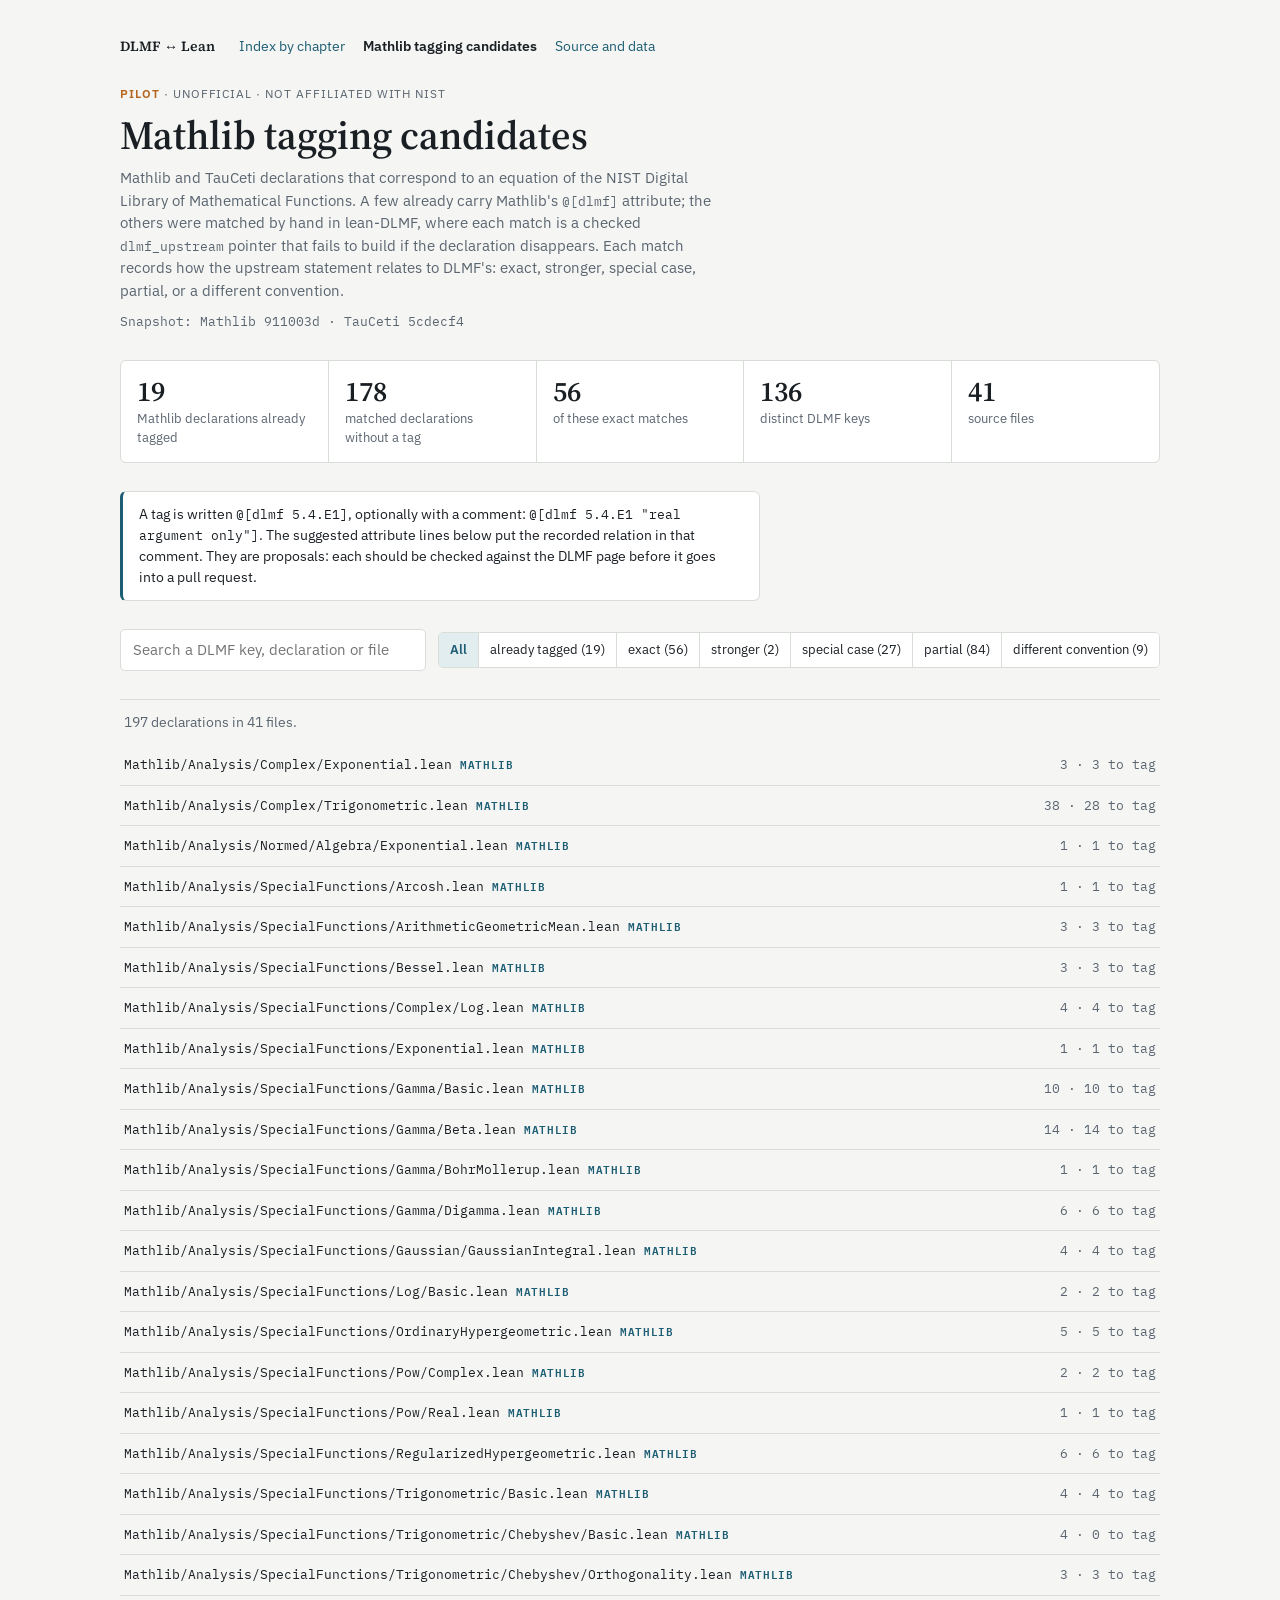
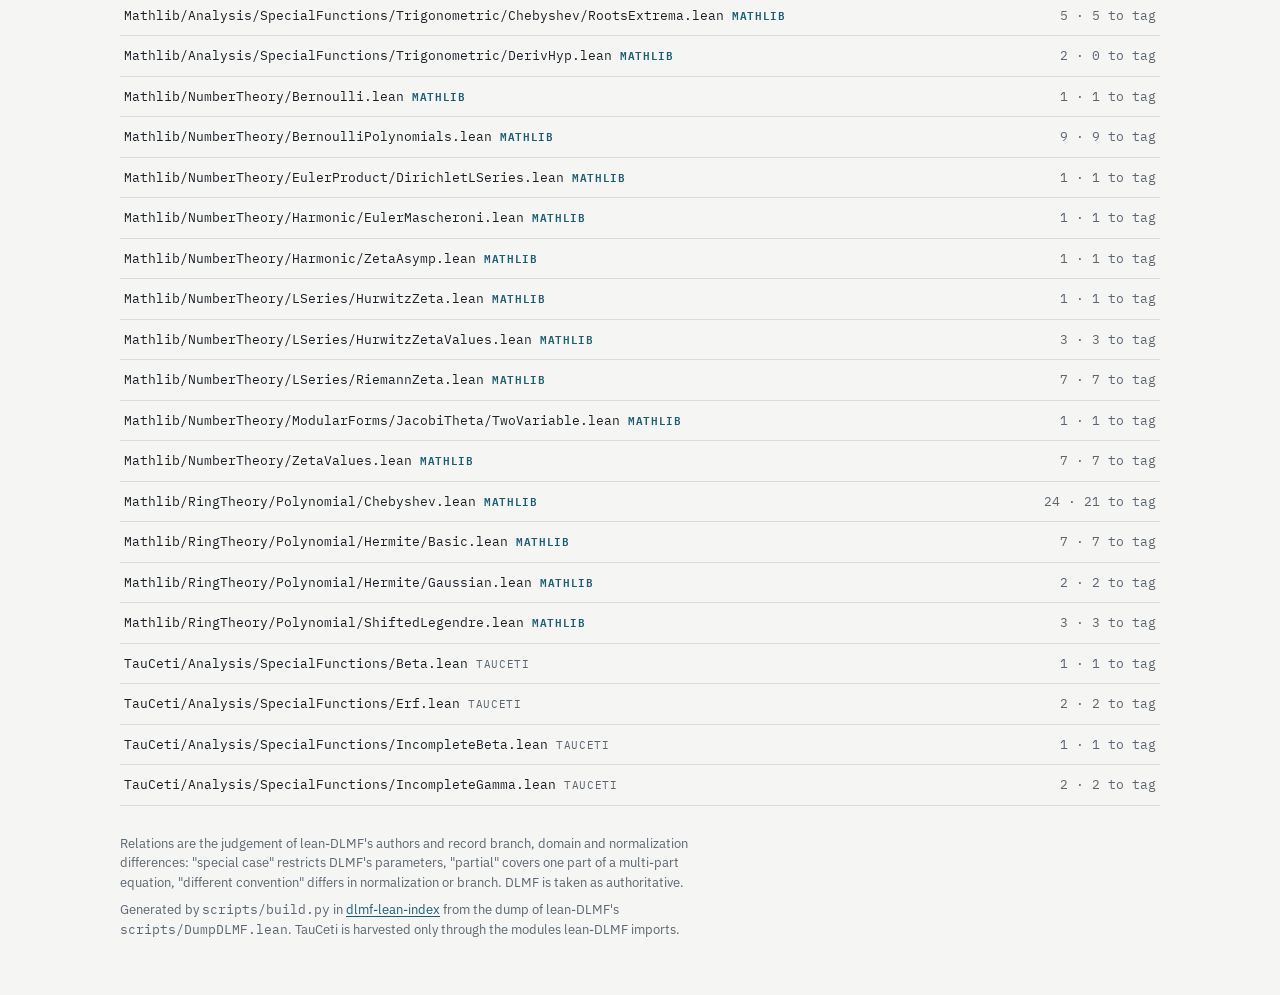
==== docs/mathlib.html @ 2c460aba "Initial commit of dlmf-lean-index" ====
<!doctype html>
<html lang="en">
<head>
<meta charset="utf-8">
<meta name="viewport" content="width=device-width, initial-scale=1">
<title>Mathlib Tagging Candidates</title>
<meta name="description" content="Mathlib and TauCeti declarations matched to DLMF equations, with the relation between the statements, as candidates for the @[dlmf] attribute.">
<link rel="preconnect" href="https://fonts.googleapis.com">
<link rel="preconnect" href="https://fonts.gstatic.com" crossorigin>
<link rel="stylesheet" href="https://fonts.googleapis.com/css2?family=IBM+Plex+Mono:wght@400;500&family=IBM+Plex+Sans:wght@400;500;600&family=Source+Serif+4:opsz,wght@8..60,500;8..60,600&display=swap">
<link rel="stylesheet" href="assets/site.css">
<style>
.file { border-bottom: 1px solid var(--rule); }
.file > summary { list-style: none; cursor: pointer; display: grid;
  grid-template-columns: minmax(0, 1fr) auto; gap: 12px; padding: 10px 4px; align-items: baseline; }
.file > summary::-webkit-details-marker { display: none; }
.fpath { font-family: var(--font-mono); font-size: 13px; overflow-wrap: anywhere; }
.fcount { font-family: var(--font-mono); font-size: 12.5px; color: var(--muted); white-space: nowrap; }
.rows { display: flex; flex-direction: column; padding: 0 0 12px 0; }
.row { display: grid; grid-template-columns: 7.5em minmax(0, 1fr); gap: 4px 12px; padding: 7px 4px;
  border-top: 1px dashed var(--rule); font-size: 13.5px; }
.row .what { display: flex; flex-direction: column; gap: 3px; min-width: 0; }
.row .line1 { display: flex; flex-wrap: wrap; gap: 4px 10px; align-items: baseline; }
.dname { font-family: var(--font-mono); font-size: 12.5px; overflow-wrap: anywhere; }
.rel { font-size: 11px; letter-spacing: .04em; text-transform: uppercase; border-radius: 3px;
  padding: 0 5px; border: 1px solid var(--rule); color: var(--muted); white-space: nowrap; }
.rel.tagged { color: var(--proved); border-color: var(--proved); }
.rel.exact { color: var(--accent); border-color: var(--accent); }
.attr { font-family: var(--font-mono); font-size: 12px; color: var(--muted); overflow-wrap: anywhere; }
.lnk { font-size: 12px; }
@media (max-width: 640px) { .row { grid-template-columns: 1fr; } }
</style>
</head>
<body>
<div class="wrap">
  <nav class="top" aria-label="Site">
    <span class="brand">DLMF ↔ Lean</span>
    <a href="index.html">Index by chapter</a>
    <a href="mathlib.html" aria-current="page">Mathlib tagging candidates</a>
    <a href="https://github.com/bjbraams/dlmf-lean-index">Source and data</a>
  </nav>
  <header>
    <div class="eyebrow"><b>Pilot</b> · unofficial · not affiliated with NIST</div>
    <h1>Mathlib tagging candidates</h1>
    <p class="lede">Mathlib and TauCeti declarations that correspond to an equation of the NIST
      Digital Library of Mathematical Functions. A few already carry Mathlib's
      <code>@[dlmf]</code> attribute; the others were matched by hand in lean-DLMF, where each match
      is a checked <code>dlmf_upstream</code> pointer that fails to build if the declaration
      disappears. Each match records how the upstream statement relates to DLMF's: exact,
      stronger, special case, partial, or a different convention.</p>
    <div class="snap" id="snap"></div>
  </header>

  <section class="stats" id="stats" aria-label="Summary"></section>

  <div class="callout"><p>A tag is written <code>@[dlmf 5.4.E1]</code>, optionally with a comment:
    <code>@[dlmf 5.4.E1 "real argument only"]</code>. The suggested attribute lines below put the
    recorded relation in that comment. They are proposals: each should be checked against the DLMF
    page before it goes into a pull request.</p></div>

  <div class="controls">
    <label class="search" for="q"><input id="q" type="search" placeholder="Search a DLMF key, declaration or file" autocomplete="off" aria-label="Search"></label>
    <div class="seg" role="group" aria-label="Relation filter" id="frel"></div>
  </div>

  <main id="list" aria-live="polite"></main>

  <footer>
    <p>Relations are the judgement of lean-DLMF's authors and record branch, domain and
      normalization differences: "special case" restricts DLMF's parameters, "partial" covers one
      part of a multi-part equation, "different convention" differs in normalization or branch.
      DLMF is taken as authoritative.</p>
    <p>Generated by <code>scripts/build.py</code> in
      <a href="https://github.com/bjbraams/dlmf-lean-index">dlmf-lean-index</a> from the dump of
      lean-DLMF's <code>scripts/DumpDLMF.lean</code>. TauCeti is harvested only through the
      modules lean-DLMF imports.</p>
  </footer>
</div>

<script>
const D = {"meta":{"repos":{"Mathlib":{"url":"https://github.com/leanprover-community/mathlib4","rev":"911003dd6dea5df215dff57f2717be762e11a6ca","dirty":false},"TauCeti":{"url":"https://github.com/TauCetiProject/TauCeti","rev":"5cdecf40e99d5a5ad0833afff31f5b007d68a149","dirty":false},"lean-DLMF":{"url":"https://github.com/bjbraams/lean-DLMF","rev":"8e628c047ef5c45b396df2d4b3d504790ba2f7df","dirty":true}},"relations":{"exact":56,"tagged":19,"partial":84,"special case":27,"different convention":9,"stronger":2},"keys":136},"relations":["tagged","exact","stronger","special case","partial","different convention"],"files":[{"project":"Mathlib","path":"Mathlib/Analysis/Complex/Exponential.lean","rows":[{"key":"4.8.E16","decl":"Complex.exp_add","kind":"theorem","line":112,"rel":"exact","note":"","doc":"https://leanprover-community.github.io/mathlib4_docs/Mathlib/Analysis/Complex/Exponential.html#Complex.exp_add","module":"Mathlib.Analysis.Complex.Exponential"},{"key":"4.2.E21","decl":"Complex.exp_neg","kind":"theorem","line":166,"rel":"exact","note":"","doc":"https://leanprover-community.github.io/mathlib4_docs/Mathlib/Analysis/Complex/Exponential.html#Complex.exp_neg","module":"Mathlib.Analysis.Complex.Exponential"},{"key":"4.5.E8","decl":"Real.add_one_lt_exp","kind":"theorem","line":624,"rel":"exact","note":"x ≠ 0 (equality at x = 0)","doc":"https://leanprover-community.github.io/mathlib4_docs/Mathlib/Analysis/Complex/Exponential.html#Real.add_one_lt_exp","module":"Mathlib.Analysis.Complex.Exponential"}]},{"project":"Mathlib","path":"Mathlib/Analysis/Complex/Trigonometric.lean","rows":[{"key":"4.14.E1","decl":"Complex.sin","kind":"def","line":27,"rel":"tagged","note":"","doc":"https://leanprover-community.github.io/mathlib4_docs/Mathlib/Analysis/Complex/Trigonometric.html#Complex.sin","module":"Mathlib.Analysis.Complex.Trigonometric"},{"key":"4.14.E2","decl":"Complex.cos","kind":"def","line":32,"rel":"tagged","note":"","doc":"https://leanprover-community.github.io/mathlib4_docs/Mathlib/Analysis/Complex/Trigonometric.html#Complex.cos","module":"Mathlib.Analysis.Complex.Trigonometric"},{"key":"4.14.E4","decl":"Complex.tan","kind":"def","line":37,"rel":"tagged","note":"","doc":"https://leanprover-community.github.io/mathlib4_docs/Mathlib/Analysis/Complex/Trigonometric.html#Complex.tan","module":"Mathlib.Analysis.Complex.Trigonometric"},{"key":"4.14.E7","decl":"Complex.cot","kind":"def","line":42,"rel":"tagged","note":"","doc":"https://leanprover-community.github.io/mathlib4_docs/Mathlib/Analysis/Complex/Trigonometric.html#Complex.cot","module":"Mathlib.Analysis.Complex.Trigonometric"},{"key":"4.28.E1","decl":"Complex.sinh","kind":"def","line":47,"rel":"tagged","note":"","doc":"https://leanprover-community.github.io/mathlib4_docs/Mathlib/Analysis/Complex/Trigonometric.html#Complex.sinh","module":"Mathlib.Analysis.Complex.Trigonometric"},{"key":"4.28.E2","decl":"Complex.cosh","kind":"def","line":52,"rel":"tagged","note":"","doc":"https://leanprover-community.github.io/mathlib4_docs/Mathlib/Analysis/Complex/Trigonometric.html#Complex.cosh","module":"Mathlib.Analysis.Complex.Trigonometric"},{"key":"4.28.E4","decl":"Complex.tanh","kind":"def","line":57,"rel":"tagged","note":"","doc":"https://leanprover-community.github.io/mathlib4_docs/Mathlib/Analysis/Complex/Trigonometric.html#Complex.tanh","module":"Mathlib.Analysis.Complex.Trigonometric"},{"key":"4.35.E23","decl":"Complex.sinh_neg","kind":"theorem","line":126,"rel":"exact","note":"","doc":"https://leanprover-community.github.io/mathlib4_docs/Mathlib/Analysis/Complex/Trigonometric.html#Complex.sinh_neg","module":"Mathlib.Analysis.Complex.Trigonometric"},{"key":"4.35.E1","decl":"Complex.sinh_add","kind":"theorem","line":132,"rel":"partial","note":"upper sign","doc":"https://leanprover-community.github.io/mathlib4_docs/Mathlib/Analysis/Complex/Trigonometric.html#Complex.sinh_add","module":"Mathlib.Analysis.Complex.Trigonometric"},{"key":"4.35.E24","decl":"Complex.cosh_neg","kind":"theorem","line":141,"rel":"exact","note":"","doc":"https://leanprover-community.github.io/mathlib4_docs/Mathlib/Analysis/Complex/Trigonometric.html#Complex.cosh_neg","module":"Mathlib.Analysis.Complex.Trigonometric"},{"key":"4.35.E2","decl":"Complex.cosh_add","kind":"theorem","line":147,"rel":"partial","note":"upper sign","doc":"https://leanprover-community.github.io/mathlib4_docs/Mathlib/Analysis/Complex/Trigonometric.html#Complex.cosh_add","module":"Mathlib.Analysis.Complex.Trigonometric"},{"key":"4.35.E1","decl":"Complex.sinh_sub","kind":"theorem","line":153,"rel":"partial","note":"lower sign","doc":"https://leanprover-community.github.io/mathlib4_docs/Mathlib/Analysis/Complex/Trigonometric.html#Complex.sinh_sub","module":"Mathlib.Analysis.Complex.Trigonometric"},{"key":"4.35.E2","decl":"Complex.cosh_sub","kind":"theorem","line":156,"rel":"partial","note":"lower sign","doc":"https://leanprover-community.github.io/mathlib4_docs/Mathlib/Analysis/Complex/Trigonometric.html#Complex.cosh_sub","module":"Mathlib.Analysis.Complex.Trigonometric"},{"key":"4.35.E25","decl":"Complex.tanh_neg","kind":"theorem","line":199,"rel":"exact","note":"","doc":"https://leanprover-community.github.io/mathlib4_docs/Mathlib/Analysis/Complex/Trigonometric.html#Complex.tanh_neg","module":"Mathlib.Analysis.Complex.Trigonometric"},{"key":"4.35.E11","decl":"Complex.cosh_sq_sub_sinh_sq","kind":"theorem","line":241,"rel":"tagged","note":"","doc":"https://leanprover-community.github.io/mathlib4_docs/Mathlib/Analysis/Complex/Trigonometric.html#Complex.cosh_sq_sub_sinh_sq","module":"Mathlib.Analysis.Complex.Trigonometric"},{"key":"4.35.E27","decl":"Complex.cosh_two_mul","kind":"theorem","line":253,"rel":"tagged","note":"","doc":"https://leanprover-community.github.io/mathlib4_docs/Mathlib/Analysis/Complex/Trigonometric.html#Complex.cosh_two_mul","module":"Mathlib.Analysis.Complex.Trigonometric"},{"key":"4.35.E26","decl":"Complex.sinh_two_mul","kind":"theorem","line":256,"rel":"tagged","note":"","doc":"https://leanprover-community.github.io/mathlib4_docs/Mathlib/Analysis/Complex/Trigonometric.html#Complex.sinh_two_mul","module":"Mathlib.Analysis.Complex.Trigonometric"},{"key":"4.35.E30","decl":"Complex.cosh_three_mul","kind":"theorem","line":261,"rel":"exact","note":"","doc":"https://leanprover-community.github.io/mathlib4_docs/Mathlib/Analysis/Complex/Trigonometric.html#Complex.cosh_three_mul","module":"Mathlib.Analysis.Complex.Trigonometric"},{"key":"4.35.E29","decl":"Complex.sinh_three_mul","kind":"theorem","line":269,"rel":"exact","note":"","doc":"https://leanprover-community.github.io/mathlib4_docs/Mathlib/Analysis/Complex/Trigonometric.html#Complex.sinh_three_mul","module":"Mathlib.Analysis.Complex.Trigonometric"},{"key":"4.21.E24","decl":"Complex.sin_neg","kind":"theorem","line":280,"rel":"exact","note":"","doc":"https://leanprover-community.github.io/mathlib4_docs/Mathlib/Analysis/Complex/Trigonometric.html#Complex.sin_neg","module":"Mathlib.Analysis.Complex.Trigonometric"},{"key":"4.21.E2","decl":"Complex.sin_add","kind":"theorem","line":313,"rel":"partial","note":"upper sign","doc":"https://leanprover-community.github.io/mathlib4_docs/Mathlib/Analysis/Complex/Trigonometric.html#Complex.sin_add","module":"Mathlib.Analysis.Complex.Trigonometric"},{"key":"4.21.E25","decl":"Complex.cos_neg","kind":"theorem","line":320,"rel":"exact","note":"","doc":"https://leanprover-community.github.io/mathlib4_docs/Mathlib/Analysis/Complex/Trigonometric.html#Complex.cos_neg","module":"Mathlib.Analysis.Complex.Trigonometric"},{"key":"4.21.E3","decl":"Complex.cos_add","kind":"theorem","line":323,"rel":"partial","note":"upper sign","doc":"https://leanprover-community.github.io/mathlib4_docs/Mathlib/Analysis/Complex/Trigonometric.html#Complex.cos_add","module":"Mathlib.Analysis.Complex.Trigonometric"},{"key":"4.21.E2","decl":"Complex.sin_sub","kind":"theorem","line":327,"rel":"partial","note":"lower sign","doc":"https://leanprover-community.github.io/mathlib4_docs/Mathlib/Analysis/Complex/Trigonometric.html#Complex.sin_sub","module":"Mathlib.Analysis.Complex.Trigonometric"},{"key":"4.21.E3","decl":"Complex.cos_sub","kind":"theorem","line":330,"rel":"partial","note":"lower sign","doc":"https://leanprover-community.github.io/mathlib4_docs/Mathlib/Analysis/Complex/Trigonometric.html#Complex.cos_sub","module":"Mathlib.Analysis.Complex.Trigonometric"},{"key":"4.21.E37","decl":"Complex.sin_eq","kind":"theorem","line":336,"rel":"exact","note":"x = Re z, y = Im z","doc":"https://leanprover-community.github.io/mathlib4_docs/Mathlib/Analysis/Complex/Trigonometric.html#Complex.sin_eq","module":"Mathlib.Analysis.Complex.Trigonometric"},{"key":"4.21.E38","decl":"Complex.cos_eq","kind":"theorem","line":342,"rel":"exact","note":"x = Re z, y = Im z","doc":"https://leanprover-community.github.io/mathlib4_docs/Mathlib/Analysis/Complex/Trigonometric.html#Complex.cos_eq","module":"Mathlib.Analysis.Complex.Trigonometric"},{"key":"4.21.E26","decl":"Complex.tan_neg","kind":"theorem","line":431,"rel":"exact","note":"","doc":"https://leanprover-community.github.io/mathlib4_docs/Mathlib/Analysis/Complex/Trigonometric.html#Complex.tan_neg","module":"Mathlib.Analysis.Complex.Trigonometric"},{"key":"4.21.E12","decl":"Complex.sin_sq_add_cos_sq","kind":"theorem","line":466,"rel":"exact","note":"","doc":"https://leanprover-community.github.io/mathlib4_docs/Mathlib/Analysis/Complex/Trigonometric.html#Complex.sin_sq_add_cos_sq","module":"Mathlib.Analysis.Complex.Trigonometric"},{"key":"4.21.E28","decl":"Complex.cos_two_mul'","kind":"theorem","line":474,"rel":"partial","note":"third equality cos 2z = cos²z - sin²z","doc":"https://leanprover-community.github.io/mathlib4_docs/Mathlib/Analysis/Complex/Trigonometric.html#Complex.cos_two_mul'","module":"Mathlib.Analysis.Complex.Trigonometric"},{"key":"4.21.E28","decl":"Complex.cos_two_mul","kind":"theorem","line":476,"rel":"partial","note":"first equality cos 2z = 2cos²z - 1","doc":"https://leanprover-community.github.io/mathlib4_docs/Mathlib/Analysis/Complex/Trigonometric.html#Complex.cos_two_mul","module":"Mathlib.Analysis.Complex.Trigonometric"},{"key":"4.21.E27","decl":"Complex.sin_two_mul","kind":"theorem","line":483,"rel":"partial","note":"first equality sin 2z = 2 sin z cos z","doc":"https://leanprover-community.github.io/mathlib4_docs/Mathlib/Analysis/Complex/Trigonometric.html#Complex.sin_two_mul","module":"Mathlib.Analysis.Complex.Trigonometric"},{"key":"4.21.E31","decl":"Complex.cos_three_mul","kind":"theorem","line":506,"rel":"exact","note":"","doc":"https://leanprover-community.github.io/mathlib4_docs/Mathlib/Analysis/Complex/Trigonometric.html#Complex.cos_three_mul","module":"Mathlib.Analysis.Complex.Trigonometric"},{"key":"4.21.E30","decl":"Complex.sin_three_mul","kind":"theorem","line":509,"rel":"exact","note":"","doc":"https://leanprover-community.github.io/mathlib4_docs/Mathlib/Analysis/Complex/Trigonometric.html#Complex.sin_three_mul","module":"Mathlib.Analysis.Complex.Trigonometric"},{"key":"4.14.E3","decl":"Complex.exp_mul_I","kind":"theorem","line":514,"rel":"partial","note":"upper sign, cos z + i sin z = e^{iz}","doc":"https://leanprover-community.github.io/mathlib4_docs/Mathlib/Analysis/Complex/Trigonometric.html#Complex.exp_mul_I","module":"Mathlib.Analysis.Complex.Trigonometric"},{"key":"4.2.E24","decl":"Complex.exp_eq_exp_re_mul_sin_add_cos","kind":"theorem","line":519,"rel":"exact","note":"x = Re z, y = Im z","doc":"https://leanprover-community.github.io/mathlib4_docs/Mathlib/Analysis/Complex/Trigonometric.html#Complex.exp_eq_exp_re_mul_sin_add_cos","module":"Mathlib.Analysis.Complex.Trigonometric"},{"key":"4.21.E34","decl":"Complex.cos_add_sin_mul_I_pow","kind":"theorem","line":541,"rel":"special case","note":"n ∈ ℕ (DLMF: n ∈ ℤ)","doc":"https://leanprover-community.github.io/mathlib4_docs/Mathlib/Analysis/Complex/Trigonometric.html#Complex.cos_add_sin_mul_I_pow","module":"Mathlib.Analysis.Complex.Trigonometric"},{"key":"4.2.E22","decl":"Complex.norm_exp","kind":"theorem","line":985,"rel":"exact","note":"","doc":"https://leanprover-community.github.io/mathlib4_docs/Mathlib/Analysis/Complex/Trigonometric.html#Complex.norm_exp","module":"Mathlib.Analysis.Complex.Trigonometric"}]},{"project":"Mathlib","path":"Mathlib/Analysis/Normed/Algebra/Exponential.lean","rows":[{"key":"4.2.E19","decl":"NormedSpace.expSeries_div_hasSum_exp","kind":"theorem","line":640,"rel":"partial","note":"Σ zⁿ/n! sums to NormedSpace.exp z, which is Complex.exp by Complex.exp_eq_exp_ℂ","doc":"https://leanprover-community.github.io/mathlib4_docs/Mathlib/Analysis/Normed/Algebra/Exponential.html#NormedSpace.expSeries_div_hasSum_exp","module":"Mathlib.Analysis.Normed.Algebra.Exponential"}]},{"project":"Mathlib","path":"Mathlib/Analysis/SpecialFunctions/Arcosh.lean","rows":[{"key":"15.12.E6","decl":"Real.arcosh","kind":"def","line":59,"rel":"special case","note":"real z ≥ 1, where Real.arcosh z = log(z + √(z²-1)) is the principal arccosh","doc":"https://leanprover-community.github.io/mathlib4_docs/Mathlib/Analysis/SpecialFunctions/Arcosh.html#Real.arcosh","module":"Mathlib.Analysis.SpecialFunctions.Arcosh"}]},{"project":"Mathlib","path":"Mathlib/Analysis/SpecialFunctions/ArithmeticGeometricMean.lean","rows":[{"key":"19.8.E1","decl":"NNReal.agmSequences","kind":"def","line":54,"rel":"different convention","note":"agmSequences x y n = (g_{n+1}, a_{n+1}) for a_0, g_0 = y, x ≥ 0 (symmetric in x, y)","doc":"https://leanprover-community.github.io/mathlib4_docs/Mathlib/Analysis/SpecialFunctions/ArithmeticGeometricMean.html#NNReal.agmSequences","module":"Mathlib.Analysis.SpecialFunctions.ArithmeticGeometricMean"},{"key":"19.8.i","decl":"NNReal.tendsto_agmSequences_snd_agm","kind":"theorem","line":176,"rel":"special case","note":"nonnegative real a_0, g_0; a_n → M(a_0, g_0) = NNReal.agm","doc":"https://leanprover-community.github.io/mathlib4_docs/Mathlib/Analysis/SpecialFunctions/ArithmeticGeometricMean.html#NNReal.tendsto_agmSequences_snd_agm","module":"Mathlib.Analysis.SpecialFunctions.ArithmeticGeometricMean"},{"key":"19.8.i","decl":"NNReal.tendsto_agmSequences_fst_agm","kind":"theorem","line":204,"rel":"special case","note":"nonnegative real a_0, g_0; g_n → M(a_0, g_0) = NNReal.agm","doc":"https://leanprover-community.github.io/mathlib4_docs/Mathlib/Analysis/SpecialFunctions/ArithmeticGeometricMean.html#NNReal.tendsto_agmSequences_fst_agm","module":"Mathlib.Analysis.SpecialFunctions.ArithmeticGeometricMean"}]},{"project":"Mathlib","path":"Mathlib/Analysis/SpecialFunctions/Bessel.lean","rows":[{"key":"10.2.E2","decl":"Complex.besselJ","kind":"def","line":53,"rel":"exact","note":"(z/2)^ν (principal power) times the regularized ₀F₁(;ν+1;-z²/4), for all ν; at z = 0 Mathlib's value uses the totalized 0^ν","doc":"https://leanprover-community.github.io/mathlib4_docs/Mathlib/Analysis/SpecialFunctions/Bessel.html#Complex.besselJ","module":"Mathlib.Analysis.SpecialFunctions.Bessel"},{"key":"10.11.E1","decl":"Complex.besselJ_int_neg","kind":"theorem","line":61,"rel":"special case","note":"integer order ν = n and m = ±1, i.e. J_n(-z) = (-1)^n J_n(z)","doc":"https://leanprover-community.github.io/mathlib4_docs/Mathlib/Analysis/SpecialFunctions/Bessel.html#Complex.besselJ_int_neg","module":"Mathlib.Analysis.SpecialFunctions.Bessel"},{"key":"10.4.E1","decl":"Complex.besselJ_neg_int","kind":"theorem","line":82,"rel":"partial","note":"J_{-n}(z) = (-1)^n J_n(z), n ∈ ℤ; Mathlib has no Y_ν","doc":"https://leanprover-community.github.io/mathlib4_docs/Mathlib/Analysis/SpecialFunctions/Bessel.html#Complex.besselJ_neg_int","module":"Mathlib.Analysis.SpecialFunctions.Bessel"}]},{"project":"Mathlib","path":"Mathlib/Analysis/SpecialFunctions/Complex/Log.lean","rows":[{"key":"4.2.E5","decl":"Complex.log","kind":"def","line":27,"rel":"exact","note":"ln z = ln|z| + i ph z with -π < ph z ≤ π, z ≠ 0; Mathlib's log 0 = 0 is totalized","doc":"https://leanprover-community.github.io/mathlib4_docs/Mathlib/Analysis/SpecialFunctions/Complex/Log.html#Complex.log","module":"Mathlib.Analysis.SpecialFunctions.Complex.Log"},{"key":"4.8.E10","decl":"Complex.exp_log","kind":"theorem","line":41,"rel":"partial","note":"exp(ln z) = z for z ≠ 0","doc":"https://leanprover-community.github.io/mathlib4_docs/Mathlib/Analysis/SpecialFunctions/Complex/Log.html#Complex.exp_log","module":"Mathlib.Analysis.SpecialFunctions.Complex.Log"},{"key":"4.8.E9","decl":"Complex.log_exp","kind":"theorem","line":54,"rel":"special case","note":"-π < Im z ≤ π; the printed bound Im z = -π fails for the principal branch","doc":"https://leanprover-community.github.io/mathlib4_docs/Mathlib/Analysis/SpecialFunctions/Complex/Log.html#Complex.log_exp","module":"Mathlib.Analysis.SpecialFunctions.Complex.Log"},{"key":"4.8.E2","decl":"Complex.log_mul","kind":"theorem","line":100,"rel":"special case","note":"z₁, z₂ ≠ 0 and -π < ph z₁ + ph z₂ ≤ π; the printed bound -π fails for the principal branch (Complex.log_mul_eq_add_log_iff is the iff)","doc":"https://leanprover-community.github.io/mathlib4_docs/Mathlib/Analysis/SpecialFunctions/Complex/Log.html#Complex.log_mul","module":"Mathlib.Analysis.SpecialFunctions.Complex.Log"}]},{"project":"Mathlib","path":"Mathlib/Analysis/SpecialFunctions/Exponential.lean","rows":[{"key":"4.2.E19","decl":"Complex.exp_eq_exp_ℂ","kind":"theorem","line":209,"rel":"partial","note":"Complex.exp is the exponential series NormedSpace.exp","doc":"https://leanprover-community.github.io/mathlib4_docs/Mathlib/Analysis/SpecialFunctions/Exponential.html#Complex.exp_eq_exp_ℂ","module":"Mathlib.Analysis.SpecialFunctions.Exponential"}]},{"project":"Mathlib","path":"Mathlib/Analysis/SpecialFunctions/Gamma/Basic.lean","rows":[{"key":"8.2.E1","decl":"Complex.partialGamma","kind":"def","line":145,"rel":"special case","note":"real upper limit X ≥ 0 and Re a > 0; the interval integral is Bochner-totalized (0 when it diverges, Re a ≤ 0)","doc":"https://leanprover-community.github.io/mathlib4_docs/Mathlib/Analysis/SpecialFunctions/Gamma/Basic.html#Complex.partialGamma","module":"Mathlib.Analysis.SpecialFunctions.Gamma.Basic"},{"key":"8.8.E1","decl":"Complex.partialGamma_add_one","kind":"theorem","line":186,"rel":"special case","note":"real z = X ≥ 0 and Re a > 0","doc":"https://leanprover-community.github.io/mathlib4_docs/Mathlib/Analysis/SpecialFunctions/Gamma/Basic.html#Complex.partialGamma_add_one","module":"Mathlib.Analysis.SpecialFunctions.Gamma.Basic"},{"key":"5.5.E1","decl":"Complex.Gamma_add_one","kind":"theorem","line":310,"rel":"exact","note":"z ≠ 0; at the other poles both sides are Mathlib's totalized value 0","doc":"https://leanprover-community.github.io/mathlib4_docs/Mathlib/Analysis/SpecialFunctions/Gamma/Basic.html#Complex.Gamma_add_one","module":"Mathlib.Analysis.SpecialFunctions.Gamma.Basic"},{"key":"5.2.E1","decl":"Complex.Gamma_eq_integral","kind":"theorem","line":319,"rel":"exact","note":"Re z > 0; Mathlib's GammaIntegral s is ∫₀^∞ e^{-t} t^{s-1} dt","doc":"https://leanprover-community.github.io/mathlib4_docs/Mathlib/Analysis/SpecialFunctions/Gamma/Basic.html#Complex.Gamma_eq_integral","module":"Mathlib.Analysis.SpecialFunctions.Gamma.Basic"},{"key":"5.4.E1","decl":"Complex.Gamma_one","kind":"theorem","line":322,"rel":"partial","note":"first equality Γ(1) = 1","doc":"https://leanprover-community.github.io/mathlib4_docs/Mathlib/Analysis/SpecialFunctions/Gamma/Basic.html#Complex.Gamma_one","module":"Mathlib.Analysis.SpecialFunctions.Gamma.Basic"},{"key":"5.4.E1","decl":"Complex.Gamma_nat_eq_factorial","kind":"theorem","line":325,"rel":"partial","note":"second equality n! = Γ(n+1)","doc":"https://leanprover-community.github.io/mathlib4_docs/Mathlib/Analysis/SpecialFunctions/Gamma/Basic.html#Complex.Gamma_nat_eq_factorial","module":"Mathlib.Analysis.SpecialFunctions.Gamma.Basic"},{"key":"5.2.E1","decl":"Real.Gamma_eq_integral","kind":"theorem","line":405,"rel":"special case","note":"real z > 0","doc":"https://leanprover-community.github.io/mathlib4_docs/Mathlib/Analysis/SpecialFunctions/Gamma/Basic.html#Real.Gamma_eq_integral","module":"Mathlib.Analysis.SpecialFunctions.Gamma.Basic"},{"key":"5.5.E1","decl":"Real.Gamma_add_one","kind":"theorem","line":410,"rel":"special case","note":"real z ≠ 0","doc":"https://leanprover-community.github.io/mathlib4_docs/Mathlib/Analysis/SpecialFunctions/Gamma/Basic.html#Real.Gamma_add_one","module":"Mathlib.Analysis.SpecialFunctions.Gamma.Basic"},{"key":"5.4.E1","decl":"Real.Gamma_one","kind":"theorem","line":415,"rel":"partial","note":"first equality, real Gamma","doc":"https://leanprover-community.github.io/mathlib4_docs/Mathlib/Analysis/SpecialFunctions/Gamma/Basic.html#Real.Gamma_one","module":"Mathlib.Analysis.SpecialFunctions.Gamma.Basic"},{"key":"5.4.E1","decl":"Real.Gamma_nat_eq_factorial","kind":"theorem","line":422,"rel":"partial","note":"second equality, real Gamma","doc":"https://leanprover-community.github.io/mathlib4_docs/Mathlib/Analysis/SpecialFunctions/Gamma/Basic.html#Real.Gamma_nat_eq_factorial","module":"Mathlib.Analysis.SpecialFunctions.Gamma.Basic"}]},{"project":"Mathlib","path":"Mathlib/Analysis/SpecialFunctions/Gamma/Beta.lean","rows":[{"key":"5.12.E1","decl":"Complex.betaIntegral","kind":"def","line":59,"rel":"partial","note":"the first equality, B(a,b) as the Euler integral; the interval integral is Bochner-totalized for Re a ≤ 0 or Re b ≤ 0","doc":"https://leanprover-community.github.io/mathlib4_docs/Mathlib/Analysis/SpecialFunctions/Gamma/Beta.html#Complex.betaIntegral","module":"Mathlib.Analysis.SpecialFunctions.Gamma.Beta"},{"key":"5.12.E1","decl":"Complex.Gamma_mul_Gamma_eq_betaIntegral","kind":"theorem","line":123,"rel":"partial","note":"second equality in the form Γ(a)Γ(b) = Γ(a+b) B(a,b), Re a > 0, Re b > 0","doc":"https://leanprover-community.github.io/mathlib4_docs/Mathlib/Analysis/SpecialFunctions/Gamma/Beta.html#Complex.Gamma_mul_Gamma_eq_betaIntegral","module":"Mathlib.Analysis.SpecialFunctions.Gamma.Beta"},{"key":"5.8.E1","decl":"Complex.GammaSeq_tendsto_Gamma","kind":"theorem","line":334,"rel":"exact","note":"GammaSeq z k = k^z k!/(z(z+1)⋯(z+k)); stated for all z, both sides totalized to 0 at the poles","doc":"https://leanprover-community.github.io/mathlib4_docs/Mathlib/Analysis/SpecialFunctions/Gamma/Beta.html#Complex.GammaSeq_tendsto_Gamma","module":"Mathlib.Analysis.SpecialFunctions.Gamma.Beta"},{"key":"5.5.E3","decl":"Complex.Gamma_mul_Gamma_one_sub","kind":"theorem","line":397,"rel":"exact","note":"stated for all z; at the integers both sides are Mathlib's totalized value 0","doc":"https://leanprover-community.github.io/mathlib4_docs/Mathlib/Analysis/SpecialFunctions/Gamma/Beta.html#Complex.Gamma_mul_Gamma_one_sub","module":"Mathlib.Analysis.SpecialFunctions.Gamma.Beta"},{"key":"5.2.i","decl":"Complex.Gamma_ne_zero","kind":"theorem","line":425,"rel":"partial","note":"Γ has no zeros, z ∉ {0, -1, -2, …} (Mathlib's totalized value at the poles is 0)","doc":"https://leanprover-community.github.io/mathlib4_docs/Mathlib/Analysis/SpecialFunctions/Gamma/Beta.html#Complex.Gamma_ne_zero","module":"Mathlib.Analysis.SpecialFunctions.Gamma.Beta"},{"key":"5.2.E5","decl":"Complex.Gamma_add_nat_div_Gamma_eq","kind":"theorem","line":459,"rel":"exact","note":"a ≠ 0, -1, -2, …; (a)_n is (ascPochhammer ℂ n).eval a","doc":"https://leanprover-community.github.io/mathlib4_docs/Mathlib/Analysis/SpecialFunctions/Gamma/Beta.html#Complex.Gamma_add_nat_div_Gamma_eq","module":"Mathlib.Analysis.SpecialFunctions.Gamma.Beta"},{"key":"12.14.E22","decl":"Complex.Gamma_add_nat_div_Gamma_eq","kind":"theorem","line":459,"rel":"partial","note":"the Gamma quotient equals the Pochhammer symbol (z)_n, used with z = 1/2 + ia, n = 2r","doc":"https://leanprover-community.github.io/mathlib4_docs/Mathlib/Analysis/SpecialFunctions/Gamma/Beta.html#Complex.Gamma_add_nat_div_Gamma_eq","module":"Mathlib.Analysis.SpecialFunctions.Gamma.Beta"},{"key":"5.8.E1","decl":"Real.GammaSeq_tendsto_Gamma","kind":"theorem","line":480,"rel":"special case","note":"real z","doc":"https://leanprover-community.github.io/mathlib4_docs/Mathlib/Analysis/SpecialFunctions/Gamma/Beta.html#Real.GammaSeq_tendsto_Gamma","module":"Mathlib.Analysis.SpecialFunctions.Gamma.Beta"},{"key":"5.5.E3","decl":"Real.Gamma_mul_Gamma_one_sub","kind":"theorem","line":490,"rel":"special case","note":"real z","doc":"https://leanprover-community.github.io/mathlib4_docs/Mathlib/Analysis/SpecialFunctions/Gamma/Beta.html#Real.Gamma_mul_Gamma_one_sub","module":"Mathlib.Analysis.SpecialFunctions.Gamma.Beta"},{"key":"5.2.i","decl":"Complex.differentiable_one_div_Gamma","kind":"theorem","line":520,"rel":"partial","note":"1/Γ is entire","doc":"https://leanprover-community.github.io/mathlib4_docs/Mathlib/Analysis/SpecialFunctions/Gamma/Beta.html#Complex.differentiable_one_div_Gamma","module":"Mathlib.Analysis.SpecialFunctions.Gamma.Beta"},{"key":"5.12.E1","decl":"Complex.betaIntegral_eq_Gamma_mul_div","kind":"theorem","line":537,"rel":"exact","note":"Re a > 0, Re b > 0 (both equalities, with Complex.betaIntegral as the integral)","doc":"https://leanprover-community.github.io/mathlib4_docs/Mathlib/Analysis/SpecialFunctions/Gamma/Beta.html#Complex.betaIntegral_eq_Gamma_mul_div","module":"Mathlib.Analysis.SpecialFunctions.Gamma.Beta"},{"key":"8.17.E3","decl":"Complex.betaIntegral_eq_Gamma_mul_div","kind":"theorem","line":537,"rel":"special case","note":"Re a > 0, Re b > 0, with B(a,b) the Euler integral Complex.betaIntegral","doc":"https://leanprover-community.github.io/mathlib4_docs/Mathlib/Analysis/SpecialFunctions/Gamma/Beta.html#Complex.betaIntegral_eq_Gamma_mul_div","module":"Mathlib.Analysis.SpecialFunctions.Gamma.Beta"},{"key":"5.5.E5","decl":"Complex.Gamma_mul_Gamma_add_half","kind":"theorem","line":559,"rel":"exact","note":"rearranged as Γ(z)Γ(z+1/2) = Γ(2z) 2^{1-2z} √π; stated for all z, both sides are Mathlib's totalized value 0 when 2z ∈ -ℕ","doc":"https://leanprover-community.github.io/mathlib4_docs/Mathlib/Analysis/SpecialFunctions/Gamma/Beta.html#Complex.Gamma_mul_Gamma_add_half","module":"Mathlib.Analysis.SpecialFunctions.Gamma.Beta"},{"key":"5.5.E5","decl":"Real.Gamma_mul_Gamma_add_half","kind":"theorem","line":597,"rel":"special case","note":"real z, rearranged form","doc":"https://leanprover-community.github.io/mathlib4_docs/Mathlib/Analysis/SpecialFunctions/Gamma/Beta.html#Real.Gamma_mul_Gamma_add_half","module":"Mathlib.Analysis.SpecialFunctions.Gamma.Beta"}]},{"project":"Mathlib","path":"Mathlib/Analysis/SpecialFunctions/Gamma/BohrMollerup.lean","rows":[{"key":"5.5.iv","decl":"Real.eq_Gamma_of_log_convex","kind":"theorem","line":305,"rel":"exact","note":"a positive f on (0,∞) with f(x+1) = x f(x), f(1) = 1 and ln f convex equals Γ there","doc":"https://leanprover-community.github.io/mathlib4_docs/Mathlib/Analysis/SpecialFunctions/Gamma/BohrMollerup.html#Real.eq_Gamma_of_log_convex","module":"Mathlib.Analysis.SpecialFunctions.Gamma.BohrMollerup"}]},{"project":"Mathlib","path":"Mathlib/Analysis/SpecialFunctions/Gamma/Digamma.lean","rows":[{"key":"5.2.E2","decl":"Complex.digamma","kind":"def","line":47,"rel":"different convention","note":"ψ = logDeriv Γ, totalized to 0 at z = 0, -1, -2, …","doc":"https://leanprover-community.github.io/mathlib4_docs/Mathlib/Analysis/SpecialFunctions/Gamma/Digamma.html#Complex.digamma","module":"Mathlib.Analysis.SpecialFunctions.Gamma.Digamma"},{"key":"5.4.E12","decl":"Complex.digamma_one","kind":"theorem","line":56,"rel":"partial","note":"ψ(1) = -γ; the decimal value is not formalized (numerical, out of scope)","doc":"https://leanprover-community.github.io/mathlib4_docs/Mathlib/Analysis/SpecialFunctions/Gamma/Digamma.html#Complex.digamma_one","module":"Mathlib.Analysis.SpecialFunctions.Gamma.Digamma"},{"key":"5.4.E13","decl":"Complex.digamma_one_half","kind":"theorem","line":59,"rel":"partial","note":"ψ(1/2) = -γ - 2 ln 2; the decimal value is not formalized (numerical, out of scope)","doc":"https://leanprover-community.github.io/mathlib4_docs/Mathlib/Analysis/SpecialFunctions/Gamma/Digamma.html#Complex.digamma_one_half","module":"Mathlib.Analysis.SpecialFunctions.Gamma.Digamma"},{"key":"5.5.E2","decl":"Complex.digamma_apply_add_one","kind":"theorem","line":64,"rel":"exact","note":"z ≠ 0, -1, -2, …","doc":"https://leanprover-community.github.io/mathlib4_docs/Mathlib/Analysis/SpecialFunctions/Gamma/Digamma.html#Complex.digamma_apply_add_one","module":"Mathlib.Analysis.SpecialFunctions.Gamma.Digamma"},{"key":"5.5.E4","decl":"Complex.digamma_one_sub","kind":"theorem","line":92,"rel":"exact","note":"z ∉ ℤ, in the rearranged form ψ(1-z) = ψ(z) + π cot(πz)","doc":"https://leanprover-community.github.io/mathlib4_docs/Mathlib/Analysis/SpecialFunctions/Gamma/Digamma.html#Complex.digamma_one_sub","module":"Mathlib.Analysis.SpecialFunctions.Gamma.Digamma"},{"key":"5.5.E8","decl":"Complex.digamma_two_mul","kind":"theorem","line":120,"rel":"exact","note":"2z ≠ 0, -1, -2, …","doc":"https://leanprover-community.github.io/mathlib4_docs/Mathlib/Analysis/SpecialFunctions/Gamma/Digamma.html#Complex.digamma_two_mul","module":"Mathlib.Analysis.SpecialFunctions.Gamma.Digamma"}]},{"project":"Mathlib","path":"Mathlib/Analysis/SpecialFunctions/Gaussian/GaussianIntegral.lean","rows":[{"key":"7.7.E6","decl":"integral_gaussian_complex","kind":"theorem","line":236,"rel":"special case","note":"b = c = 0 and the limit x → -∞ (integral over ℝ), Re a > 0","doc":"https://leanprover-community.github.io/mathlib4_docs/Mathlib/Analysis/SpecialFunctions/Gaussian/GaussianIntegral.html#integral_gaussian_complex","module":"Mathlib.Analysis.SpecialFunctions.Gaussian.GaussianIntegral"},{"key":"7.7.E6","decl":"integral_gaussian_complex_Ioi","kind":"theorem","line":275,"rel":"special case","note":"b = c = x = 0, Re a > 0; ∫₀^∞ exp(-a t²) dt = (π/a)^{1/2}/2, principal power","doc":"https://leanprover-community.github.io/mathlib4_docs/Mathlib/Analysis/SpecialFunctions/Gaussian/GaussianIntegral.html#integral_gaussian_complex_Ioi","module":"Mathlib.Analysis.SpecialFunctions.Gaussian.GaussianIntegral"},{"key":"5.4.E6","decl":"Real.Gamma_one_half_eq","kind":"theorem","line":305,"rel":"partial","note":"Γ(1/2) = √π for the real Gamma; the decimal value is out of scope","doc":"https://leanprover-community.github.io/mathlib4_docs/Mathlib/Analysis/SpecialFunctions/Gaussian/GaussianIntegral.html#Real.Gamma_one_half_eq","module":"Mathlib.Analysis.SpecialFunctions.Gaussian.GaussianIntegral"},{"key":"5.4.E6","decl":"Complex.Gamma_one_half_eq","kind":"theorem","line":320,"rel":"partial","note":"Γ(1/2) = π^{1/2}; the decimal value is not formalized (numerical, out of scope)","doc":"https://leanprover-community.github.io/mathlib4_docs/Mathlib/Analysis/SpecialFunctions/Gaussian/GaussianIntegral.html#Complex.Gamma_one_half_eq","module":"Mathlib.Analysis.SpecialFunctions.Gaussian.GaussianIntegral"}]},{"project":"Mathlib","path":"Mathlib/Analysis/SpecialFunctions/Log/Basic.lean","rows":[{"key":"4.5.E1","decl":"Real.log_lt_sub_one_of_pos","kind":"theorem","line":260,"rel":"partial","note":"right inequality ln(1+x) < x, in the form ln y < y - 1 for y = 1 + x > 0, y ≠ 1","doc":"https://leanprover-community.github.io/mathlib4_docs/Mathlib/Analysis/SpecialFunctions/Log/Basic.html#Real.log_lt_sub_one_of_pos","module":"Mathlib.Analysis.SpecialFunctions.Log.Basic"},{"key":"4.5.E4","decl":"Real.log_le_sub_one_of_pos","kind":"theorem","line":307,"rel":"exact","note":"x > 0","doc":"https://leanprover-community.github.io/mathlib4_docs/Mathlib/Analysis/SpecialFunctions/Log/Basic.html#Real.log_le_sub_one_of_pos","module":"Mathlib.Analysis.SpecialFunctions.Log.Basic"}]},{"project":"Mathlib","path":"Mathlib/Analysis/SpecialFunctions/OrdinaryHypergeometric.lean","rows":[{"key":"15.2.E1","decl":"ordinaryHypergeometricSeries_apply_eq","kind":"theorem","line":87,"rel":"partial","note":"the s-th term (a)_s (b)_s / ((c)_s s!) z^s of the Gauss series","doc":"https://leanprover-community.github.io/mathlib4_docs/Mathlib/Analysis/SpecialFunctions/OrdinaryHypergeometric.html#ordinaryHypergeometricSeries_apply_eq","module":"Mathlib.Analysis.SpecialFunctions.OrdinaryHypergeometric"},{"key":"15.2.E1","decl":"ordinaryHypergeometric_eq_tsum","kind":"theorem","line":105,"rel":"partial","note":"first equality on |z| < 1, c ∉ -ℕ; Mathlib's ₂F₁ is the sum of the series, not the continuation, and is totalized for c ∈ -ℕ","doc":"https://leanprover-community.github.io/mathlib4_docs/Mathlib/Analysis/SpecialFunctions/OrdinaryHypergeometric.html#ordinaryHypergeometric_eq_tsum","module":"Mathlib.Analysis.SpecialFunctions.OrdinaryHypergeometric"},{"key":"15.2.i","decl":"ordinaryHypergeometric_radius_top_of_neg_nat₁","kind":"theorem","line":149,"rel":"partial","note":"terminating case a ∈ -ℕ, infinite radius (polynomial)","doc":"https://leanprover-community.github.io/mathlib4_docs/Mathlib/Analysis/SpecialFunctions/OrdinaryHypergeometric.html#ordinaryHypergeometric_radius_top_of_neg_nat₁","module":"Mathlib.Analysis.SpecialFunctions.OrdinaryHypergeometric"},{"key":"15.2.i","decl":"ordinaryHypergeometric_radius_top_of_neg_nat₂","kind":"theorem","line":154,"rel":"partial","note":"terminating case b ∈ -ℕ, infinite radius (polynomial)","doc":"https://leanprover-community.github.io/mathlib4_docs/Mathlib/Analysis/SpecialFunctions/OrdinaryHypergeometric.html#ordinaryHypergeometric_radius_top_of_neg_nat₂","module":"Mathlib.Analysis.SpecialFunctions.OrdinaryHypergeometric"},{"key":"15.2.i","decl":"ordinaryHypergeometricSeries_radius_eq_one","kind":"theorem","line":202,"rel":"partial","note":"the Gauss series has radius of convergence 1 when none of a, b, c is in -ℕ","doc":"https://leanprover-community.github.io/mathlib4_docs/Mathlib/Analysis/SpecialFunctions/OrdinaryHypergeometric.html#ordinaryHypergeometricSeries_radius_eq_one","module":"Mathlib.Analysis.SpecialFunctions.OrdinaryHypergeometric"}]},{"project":"Mathlib","path":"Mathlib/Analysis/SpecialFunctions/Pow/Complex.lean","rows":[{"key":"4.2.E28","decl":"Complex.cpow_def","kind":"theorem","line":37,"rel":"exact","note":"z ≠ 0, principal branch; Mathlib sets 0^0 = 1 and 0^a = 0 for a ≠ 0","doc":"https://leanprover-community.github.io/mathlib4_docs/Mathlib/Analysis/SpecialFunctions/Pow/Complex.html#Complex.cpow_def","module":"Mathlib.Analysis.SpecialFunctions.Pow.Complex"},{"key":"4.8.E14","decl":"Complex.cpow_add","kind":"theorem","line":84,"rel":"exact","note":"a ≠ 0, principal powers","doc":"https://leanprover-community.github.io/mathlib4_docs/Mathlib/Analysis/SpecialFunctions/Pow/Complex.html#Complex.cpow_add","module":"Mathlib.Analysis.SpecialFunctions.Pow.Complex"}]},{"project":"Mathlib","path":"Mathlib/Analysis/SpecialFunctions/Pow/Real.lean","rows":[{"key":"4.8.E13","decl":"Real.log_rpow","kind":"theorem","line":491,"rel":"exact","note":"a > 0, real x","doc":"https://leanprover-community.github.io/mathlib4_docs/Mathlib/Analysis/SpecialFunctions/Pow/Real.html#Real.log_rpow","module":"Mathlib.Analysis.SpecialFunctions.Pow.Real"}]},{"project":"Mathlib","path":"Mathlib/Analysis/SpecialFunctions/RegularizedHypergeometric.lean","rows":[{"key":"13.2.E3","decl":"Complex.regularizedHGFunCoeff","kind":"def","line":66,"rel":"partial","note":"the coefficients (a)_s/(s! Γ(b+s)) of 13.2.3, as regularizedHGFunCoeff {a} {b} s","doc":"https://leanprover-community.github.io/mathlib4_docs/Mathlib/Analysis/SpecialFunctions/RegularizedHypergeometric.html#Complex.regularizedHGFunCoeff","module":"Mathlib.Analysis.SpecialFunctions.RegularizedHypergeometric"},{"key":"13.2.E3","decl":"Complex.regularizedHGFun","kind":"def","line":172,"rel":"exact","note":"𝐌(a,b,z) = regularizedHGFun {a} {b} z, the sum of the entire series; the coefficient 1/Γ(b+s) is 0 at the poles, as in DLMF","doc":"https://leanprover-community.github.io/mathlib4_docs/Mathlib/Analysis/SpecialFunctions/RegularizedHypergeometric.html#Complex.regularizedHGFun","module":"Mathlib.Analysis.SpecialFunctions.RegularizedHypergeometric"},{"key":"13.2.E3","decl":"Complex.radius_regularizedHGFunSeries_eq_top","kind":"theorem","line":228,"rel":"partial","note":"the series of 13.2.3 converges for all z (case p = q = 1 of p ≤ q)","doc":"https://leanprover-community.github.io/mathlib4_docs/Mathlib/Analysis/SpecialFunctions/RegularizedHypergeometric.html#Complex.radius_regularizedHGFunSeries_eq_top","module":"Mathlib.Analysis.SpecialFunctions.RegularizedHypergeometric"},{"key":"15.2.E2","decl":"Complex.regularizedGaussHGFun","kind":"def","line":359,"rel":"exact","note":"on |z| < 1 the sum of the series, for all c (1/Γ(c+s) is 0 at the poles); Mathlib has no continuation to |z| ≥ 1","doc":"https://leanprover-community.github.io/mathlib4_docs/Mathlib/Analysis/SpecialFunctions/RegularizedHypergeometric.html#Complex.regularizedGaussHGFun","module":"Mathlib.Analysis.SpecialFunctions.RegularizedHypergeometric"},{"key":"15.2.E2","decl":"Complex.coeff_regularizedGaussHGFunSeries","kind":"theorem","line":377,"rel":"partial","note":"the coefficients (a)_s (b)_s / (Γ(c+s) s!)","doc":"https://leanprover-community.github.io/mathlib4_docs/Mathlib/Analysis/SpecialFunctions/RegularizedHypergeometric.html#Complex.coeff_regularizedGaussHGFunSeries","module":"Mathlib.Analysis.SpecialFunctions.RegularizedHypergeometric"},{"key":"15.2.E2","decl":"Complex.ordinaryHypergeometric_div_Gamma_eq","kind":"theorem","line":390,"rel":"partial","note":"𝐅(a,b;c;z) = F(a,b;c;z)/Γ(c) for c ∉ -ℕ, relating 15.2.2 to 15.2.1","doc":"https://leanprover-community.github.io/mathlib4_docs/Mathlib/Analysis/SpecialFunctions/RegularizedHypergeometric.html#Complex.ordinaryHypergeometric_div_Gamma_eq","module":"Mathlib.Analysis.SpecialFunctions.RegularizedHypergeometric"}]},{"project":"Mathlib","path":"Mathlib/Analysis/SpecialFunctions/Trigonometric/Basic.lean","rows":[{"key":"4.14.E8","decl":"Complex.sin_add_int_mul_two_pi","kind":"theorem","line":1093,"rel":"exact","note":"k ∈ ℤ","doc":"https://leanprover-community.github.io/mathlib4_docs/Mathlib/Analysis/SpecialFunctions/Trigonometric/Basic.html#Complex.sin_add_int_mul_two_pi","module":"Mathlib.Analysis.SpecialFunctions.Trigonometric.Basic"},{"key":"4.14.E9","decl":"Complex.cos_add_int_mul_two_pi","kind":"theorem","line":1140,"rel":"exact","note":"k ∈ ℤ","doc":"https://leanprover-community.github.io/mathlib4_docs/Mathlib/Analysis/SpecialFunctions/Trigonometric/Basic.html#Complex.cos_add_int_mul_two_pi","module":"Mathlib.Analysis.SpecialFunctions.Trigonometric.Basic"},{"key":"4.14.E10","decl":"Complex.tan_add_int_mul_pi","kind":"theorem","line":1204,"rel":"exact","note":"k ∈ ℤ; Mathlib's tan is 0 at the poles, where the identity also holds","doc":"https://leanprover-community.github.io/mathlib4_docs/Mathlib/Analysis/SpecialFunctions/Trigonometric/Basic.html#Complex.tan_add_int_mul_pi","module":"Mathlib.Analysis.SpecialFunctions.Trigonometric.Basic"},{"key":"4.2.E20","decl":"Complex.exp_periodic","kind":"theorem","line":1221,"rel":"exact","note":"exp is 2πi-periodic","doc":"https://leanprover-community.github.io/mathlib4_docs/Mathlib/Analysis/SpecialFunctions/Trigonometric/Basic.html#Complex.exp_periodic","module":"Mathlib.Analysis.SpecialFunctions.Trigonometric.Basic"}]},{"project":"Mathlib","path":"Mathlib/Analysis/SpecialFunctions/Trigonometric/Chebyshev/Basic.lean","rows":[{"key":"18.5.E1","decl":"Polynomial.Chebyshev.T_real_cos","kind":"theorem","line":146,"rel":"tagged","note":"","doc":"https://leanprover-community.github.io/mathlib4_docs/Mathlib/Analysis/SpecialFunctions/Trigonometric/Chebyshev/Basic.html#Polynomial.Chebyshev.T_real_cos","module":"Mathlib.Analysis.SpecialFunctions.Trigonometric.Chebyshev.Basic"},{"key":"18.5.E2","decl":"Polynomial.Chebyshev.U_real_cos","kind":"theorem","line":151,"rel":"tagged","note":"","doc":"https://leanprover-community.github.io/mathlib4_docs/Mathlib/Analysis/SpecialFunctions/Trigonometric/Chebyshev/Basic.html#Polynomial.Chebyshev.U_real_cos","module":"Mathlib.Analysis.SpecialFunctions.Trigonometric.Chebyshev.Basic"},{"key":"18.5.E1","decl":"Polynomial.Chebyshev.T_real_cosh","kind":"theorem","line":169,"rel":"tagged","note":"","doc":"https://leanprover-community.github.io/mathlib4_docs/Mathlib/Analysis/SpecialFunctions/Trigonometric/Chebyshev/Basic.html#Polynomial.Chebyshev.T_real_cosh","module":"Mathlib.Analysis.SpecialFunctions.Trigonometric.Chebyshev.Basic"},{"key":"18.5.E2","decl":"Polynomial.Chebyshev.U_real_cosh","kind":"theorem","line":174,"rel":"tagged","note":"","doc":"https://leanprover-community.github.io/mathlib4_docs/Mathlib/Analysis/SpecialFunctions/Trigonometric/Chebyshev/Basic.html#Polynomial.Chebyshev.U_real_cosh","module":"Mathlib.Analysis.SpecialFunctions.Trigonometric.Chebyshev.Basic"}]},{"project":"Mathlib","path":"Mathlib/Analysis/SpecialFunctions/Trigonometric/Chebyshev/Orthogonality.lean","rows":[{"key":"18.3.T1","decl":"Polynomial.Chebyshev.integral_eval_T_real_mul_eval_T_real_measureT_of_ne","kind":"theorem","line":129,"rel":"partial","note":"orthogonality of T_n on (-1,1) with weight (1-x²)^{-1/2} (measureT)","doc":"https://leanprover-community.github.io/mathlib4_docs/Mathlib/Analysis/SpecialFunctions/Trigonometric/Chebyshev/Orthogonality.html#Polynomial.Chebyshev.integral_eval_T_real_mul_eval_T_real_measureT_of_ne","module":"Mathlib.Analysis.SpecialFunctions.Trigonometric.Chebyshev.Orthogonality"},{"key":"18.3.T1","decl":"Polynomial.Chebyshev.integral_eval_T_real_mul_self_measureT_zero","kind":"theorem","line":136,"rel":"partial","note":"h_0 = π for T_n","doc":"https://leanprover-community.github.io/mathlib4_docs/Mathlib/Analysis/SpecialFunctions/Trigonometric/Chebyshev/Orthogonality.html#Polynomial.Chebyshev.integral_eval_T_real_mul_self_measureT_zero","module":"Mathlib.Analysis.SpecialFunctions.Trigonometric.Chebyshev.Orthogonality"},{"key":"18.3.T1","decl":"Polynomial.Chebyshev.integral_T_real_mul_self_measureT_of_ne_zero","kind":"theorem","line":141,"rel":"partial","note":"h_n = π/2 for T_n, n > 0","doc":"https://leanprover-community.github.io/mathlib4_docs/Mathlib/Analysis/SpecialFunctions/Trigonometric/Chebyshev/Orthogonality.html#Polynomial.Chebyshev.integral_T_real_mul_self_measureT_of_ne_zero","module":"Mathlib.Analysis.SpecialFunctions.Trigonometric.Chebyshev.Orthogonality"}]},{"project":"Mathlib","path":"Mathlib/Analysis/SpecialFunctions/Trigonometric/Chebyshev/RootsExtrema.lean","rows":[{"key":"18.14.E1","decl":"Polynomial.Chebyshev.abs_eval_T_real_le_one","kind":"theorem","line":45,"rel":"special case","note":"α = β = -1/2, normalized as |T_n(x)| ≤ T_n(1) = 1 on [-1,1], n ∈ ℤ","doc":"https://leanprover-community.github.io/mathlib4_docs/Mathlib/Analysis/SpecialFunctions/Trigonometric/Chebyshev/RootsExtrema.html#Polynomial.Chebyshev.abs_eval_T_real_le_one","module":"Mathlib.Analysis.SpecialFunctions.Trigonometric.Chebyshev.RootsExtrema"},{"key":"18.16.iii","decl":"Polynomial.Chebyshev.roots_T_real","kind":"theorem","line":162,"rel":"partial","note":"zeros cos((2k+1)π/(2n)), k < n, of T_n, as the root multiset","doc":"https://leanprover-community.github.io/mathlib4_docs/Mathlib/Analysis/SpecialFunctions/Trigonometric/Chebyshev/RootsExtrema.html#Polynomial.Chebyshev.roots_T_real","module":"Mathlib.Analysis.SpecialFunctions.Trigonometric.Chebyshev.RootsExtrema"},{"key":"18.16.iii","decl":"Polynomial.Chebyshev.rootMultiplicity_T_real","kind":"theorem","line":176,"rel":"partial","note":"the zeros of T_n are simple","doc":"https://leanprover-community.github.io/mathlib4_docs/Mathlib/Analysis/SpecialFunctions/Trigonometric/Chebyshev/RootsExtrema.html#Polynomial.Chebyshev.rootMultiplicity_T_real","module":"Mathlib.Analysis.SpecialFunctions.Trigonometric.Chebyshev.RootsExtrema"},{"key":"18.16.iii","decl":"Polynomial.Chebyshev.roots_U_real","kind":"theorem","line":193,"rel":"partial","note":"zeros cos((k+1)π/(n+1)), k < n, of U_n, as the root multiset","doc":"https://leanprover-community.github.io/mathlib4_docs/Mathlib/Analysis/SpecialFunctions/Trigonometric/Chebyshev/RootsExtrema.html#Polynomial.Chebyshev.roots_U_real","module":"Mathlib.Analysis.SpecialFunctions.Trigonometric.Chebyshev.RootsExtrema"},{"key":"18.16.iii","decl":"Polynomial.Chebyshev.rootMultiplicity_U_real","kind":"theorem","line":213,"rel":"partial","note":"the zeros of U_n are simple","doc":"https://leanprover-community.github.io/mathlib4_docs/Mathlib/Analysis/SpecialFunctions/Trigonometric/Chebyshev/RootsExtrema.html#Polynomial.Chebyshev.rootMultiplicity_U_real","module":"Mathlib.Analysis.SpecialFunctions.Trigonometric.Chebyshev.RootsExtrema"}]},{"project":"Mathlib","path":"Mathlib/Analysis/SpecialFunctions/Trigonometric/DerivHyp.lean","rows":[{"key":"4.34.E1","decl":"Complex.deriv_sinh","kind":"theorem","line":81,"rel":"tagged","note":"","doc":"https://leanprover-community.github.io/mathlib4_docs/Mathlib/Analysis/SpecialFunctions/Trigonometric/DerivHyp.html#Complex.deriv_sinh","module":"Mathlib.Analysis.SpecialFunctions.Trigonometric.DerivHyp"},{"key":"4.34.E2","decl":"Complex.deriv_cosh","kind":"theorem","line":127,"rel":"tagged","note":"","doc":"https://leanprover-community.github.io/mathlib4_docs/Mathlib/Analysis/SpecialFunctions/Trigonometric/DerivHyp.html#Complex.deriv_cosh","module":"Mathlib.Analysis.SpecialFunctions.Trigonometric.DerivHyp"}]},{"project":"Mathlib","path":"Mathlib/NumberTheory/Bernoulli.lean","rows":[{"key":"24.2.E2","decl":"bernoulli_eq_zero_of_odd","kind":"theorem","line":211,"rel":"partial","note":"first relation B_{2n+1} = 0, n ≥ 1","doc":"https://leanprover-community.github.io/mathlib4_docs/Mathlib/NumberTheory/Bernoulli.html#bernoulli_eq_zero_of_odd","module":"Mathlib.NumberTheory.Bernoulli"}]},{"project":"Mathlib","path":"Mathlib/NumberTheory/BernoulliPolynomials.lean","rows":[{"key":"24.2.E5","decl":"Polynomial.bernoulli","kind":"def","line":47,"rel":"exact","note":"definition, in ℚ[X]","doc":"https://leanprover-community.github.io/mathlib4_docs/Mathlib/NumberTheory/BernoulliPolynomials.html#Polynomial.bernoulli","module":"Mathlib.NumberTheory.BernoulliPolynomials"},{"key":"24.2.E4","decl":"Polynomial.bernoulli_eval_zero","kind":"theorem","line":78,"rel":"exact","note":"","doc":"https://leanprover-community.github.io/mathlib4_docs/Mathlib/NumberTheory/BernoulliPolynomials.html#Polynomial.bernoulli_eval_zero","module":"Mathlib.NumberTheory.BernoulliPolynomials"},{"key":"24.4.E25","decl":"Polynomial.bernoulli_eval_zero","kind":"theorem","line":78,"rel":"partial","note":"B_n(0) = B_n","doc":"https://leanprover-community.github.io/mathlib4_docs/Mathlib/NumberTheory/BernoulliPolynomials.html#Polynomial.bernoulli_eval_zero","module":"Mathlib.NumberTheory.BernoulliPolynomials"},{"key":"24.4.E25","decl":"Polynomial.bernoulli_eval_one","kind":"theorem","line":83,"rel":"different convention","note":"B_n(1) = bernoulli' n, Mathlib's B'_n = (-1)ⁿ B_n","doc":"https://leanprover-community.github.io/mathlib4_docs/Mathlib/NumberTheory/BernoulliPolynomials.html#Polynomial.bernoulli_eval_one","module":"Mathlib.NumberTheory.BernoulliPolynomials"},{"key":"24.4.E34","decl":"Polynomial.derivative_bernoulli","kind":"theorem","line":117,"rel":"exact","note":"as polynomials over ℚ","doc":"https://leanprover-community.github.io/mathlib4_docs/Mathlib/NumberTheory/BernoulliPolynomials.html#Polynomial.derivative_bernoulli","module":"Mathlib.NumberTheory.BernoulliPolynomials"},{"key":"24.4.E7","decl":"Polynomial.sum_range_pow_eq_bernoulli_sub","kind":"theorem","line":156,"rel":"exact","note":"n ≥ 1, as (n+1) Σ_{k=0}^{m} kⁿ = B_{n+1}(m+1) - B_{n+1}; for n = 0 Mathlib's sum includes 0⁰ = 1, while the printed sum from k = 1 is off by one","doc":"https://leanprover-community.github.io/mathlib4_docs/Mathlib/NumberTheory/BernoulliPolynomials.html#Polynomial.sum_range_pow_eq_bernoulli_sub","module":"Mathlib.NumberTheory.BernoulliPolynomials"},{"key":"24.4.E1","decl":"Polynomial.bernoulli_comp_one_add_X","kind":"theorem","line":179,"rel":"exact","note":"as the polynomial identity B_n(1+X) = B_n(X) + n X^{n-1} in ℚ[X]","doc":"https://leanprover-community.github.io/mathlib4_docs/Mathlib/NumberTheory/BernoulliPolynomials.html#Polynomial.bernoulli_comp_one_add_X","module":"Mathlib.NumberTheory.BernoulliPolynomials"},{"key":"24.4.E3","decl":"Polynomial.bernoulli_comp_one_sub_X","kind":"theorem","line":235,"rel":"exact","note":"as the polynomial identity B_n(1-X) = (-1)ⁿ B_n(X) in ℚ[X]","doc":"https://leanprover-community.github.io/mathlib4_docs/Mathlib/NumberTheory/BernoulliPolynomials.html#Polynomial.bernoulli_comp_one_sub_X","module":"Mathlib.NumberTheory.BernoulliPolynomials"},{"key":"24.2.E3","decl":"Polynomial.bernoulli_generating_function","kind":"theorem","line":255,"rel":"different convention","note":"identity of formal power series over a ℚ-algebra, (Σ B_n(t) Xⁿ/n!)(e^X - 1) = X e^{tX}; no convergence statement for |t| < 2π","doc":"https://leanprover-community.github.io/mathlib4_docs/Mathlib/NumberTheory/BernoulliPolynomials.html#Polynomial.bernoulli_generating_function","module":"Mathlib.NumberTheory.BernoulliPolynomials"}]},{"project":"Mathlib","path":"Mathlib/NumberTheory/EulerProduct/DirichletLSeries.lean","rows":[{"key":"25.2.E11","decl":"riemannZeta_eulerProduct_tprod","kind":"theorem","line":96,"rel":"exact","note":"Re s > 1","doc":"https://leanprover-community.github.io/mathlib4_docs/Mathlib/NumberTheory/EulerProduct/DirichletLSeries.html#riemannZeta_eulerProduct_tprod","module":"Mathlib.NumberTheory.EulerProduct.DirichletLSeries"}]},{"project":"Mathlib","path":"Mathlib/NumberTheory/Harmonic/EulerMascheroni.lean","rows":[{"key":"5.2.E3","decl":"Real.tendsto_harmonic_sub_log","kind":"theorem","line":152,"rel":"partial","note":"the limit H_n - ln n → γ, with γ = Real.eulerMascheroniConstant; the decimal value is not formalized (numerical, out of scope)","doc":"https://leanprover-community.github.io/mathlib4_docs/Mathlib/NumberTheory/Harmonic/EulerMascheroni.html#Real.tendsto_harmonic_sub_log","module":"Mathlib.NumberTheory.Harmonic.EulerMascheroni"}]},{"project":"Mathlib","path":"Mathlib/NumberTheory/Harmonic/ZetaAsymp.lean","rows":[{"key":"25.2.E4","decl":"tendsto_riemannZeta_sub_one_div","kind":"theorem","line":342,"rel":"partial","note":"constant term γ₀ = γ of the Laurent expansion at s = 1","doc":"https://leanprover-community.github.io/mathlib4_docs/Mathlib/NumberTheory/Harmonic/ZetaAsymp.html#tendsto_riemannZeta_sub_one_div","module":"Mathlib.NumberTheory.Harmonic.ZetaAsymp"}]},{"project":"Mathlib","path":"Mathlib/NumberTheory/LSeries/HurwitzZeta.lean","rows":[{"key":"25.11.E1","decl":"HurwitzZeta.hasSum_hurwitzZeta_of_one_lt_re","kind":"theorem","line":71,"rel":"special case","note":"real 0 ≤ a ≤ 1, Re s > 1; Mathlib's a lives in ℝ/ℤ and the a = 0 series (n = 0 term 0^{-s} = 0) is ζ(s, 1)","doc":"https://leanprover-community.github.io/mathlib4_docs/Mathlib/NumberTheory/LSeries/HurwitzZeta.html#HurwitzZeta.hasSum_hurwitzZeta_of_one_lt_re","module":"Mathlib.NumberTheory.LSeries.HurwitzZeta"}]},{"project":"Mathlib","path":"Mathlib/NumberTheory/LSeries/HurwitzZetaValues.lean","rows":[{"key":"25.6.E2","decl":"riemannZeta_two_mul_nat","kind":"theorem","line":200,"rel":"exact","note":"n ≥ 1, with (-1)^{n+1} B_{2n} in place of |B_{2n}| (equal by 24.2.2)","doc":"https://leanprover-community.github.io/mathlib4_docs/Mathlib/NumberTheory/LSeries/HurwitzZetaValues.html#riemannZeta_two_mul_nat","module":"Mathlib.NumberTheory.LSeries.HurwitzZetaValues"},{"key":"25.6.E1","decl":"riemannZeta_two","kind":"theorem","line":226,"rel":"partial","note":"ζ(2) = π²/6","doc":"https://leanprover-community.github.io/mathlib4_docs/Mathlib/NumberTheory/LSeries/HurwitzZetaValues.html#riemannZeta_two","module":"Mathlib.NumberTheory.LSeries.HurwitzZetaValues"},{"key":"25.6.E3","decl":"riemannZeta_neg_nat_eq_bernoulli","kind":"theorem","line":250,"rel":"stronger","note":"ζ(-n) = (-1)ⁿ B_{n+1}/(n+1), valid also for n = 0","doc":"https://leanprover-community.github.io/mathlib4_docs/Mathlib/NumberTheory/LSeries/HurwitzZetaValues.html#riemannZeta_neg_nat_eq_bernoulli","module":"Mathlib.NumberTheory.LSeries.HurwitzZetaValues"}]},{"project":"Mathlib","path":"Mathlib/NumberTheory/LSeries/RiemannZeta.lean","rows":[{"key":"25.4.E3","decl":"completedRiemannZeta_one_sub","kind":"theorem","line":104,"rel":"different convention","note":"Λ(s) = π^{-s/2} Γ(s/2) ζ(s), without the factor s(s-1)/2 of ξ(s)","doc":"https://leanprover-community.github.io/mathlib4_docs/Mathlib/NumberTheory/LSeries/RiemannZeta.html#completedRiemannZeta_one_sub","module":"Mathlib.NumberTheory.LSeries.RiemannZeta"},{"key":"25.11.E2","decl":"HurwitzZeta.hurwitzZeta_zero","kind":"theorem","line":129,"rel":"different convention","note":"Mathlib's parameter is a mod 1, so a = 1 is hurwitzZeta 0","doc":"https://leanprover-community.github.io/mathlib4_docs/Mathlib/NumberTheory/LSeries/RiemannZeta.html#HurwitzZeta.hurwitzZeta_zero","module":"Mathlib.NumberTheory.LSeries.RiemannZeta"},{"key":"25.2.i","decl":"differentiableAt_riemannZeta","kind":"theorem","line":138,"rel":"partial","note":"ζ is holomorphic on ℂ \\ {1}; Mathlib's value at s = 1 is totalized","doc":"https://leanprover-community.github.io/mathlib4_docs/Mathlib/NumberTheory/LSeries/RiemannZeta.html#differentiableAt_riemannZeta","module":"Mathlib.NumberTheory.LSeries.RiemannZeta"},{"key":"25.6.E1","decl":"riemannZeta_zero","kind":"theorem","line":150,"rel":"partial","note":"ζ(0) = -1/2","doc":"https://leanprover-community.github.io/mathlib4_docs/Mathlib/NumberTheory/LSeries/RiemannZeta.html#riemannZeta_zero","module":"Mathlib.NumberTheory.LSeries.RiemannZeta"},{"key":"25.4.E1","decl":"riemannZeta_one_sub","kind":"theorem","line":176,"rel":"exact","note":"s ∉ {1, 0, -1, -2, …}, where every factor is defined","doc":"https://leanprover-community.github.io/mathlib4_docs/Mathlib/NumberTheory/LSeries/RiemannZeta.html#riemannZeta_one_sub","module":"Mathlib.NumberTheory.LSeries.RiemannZeta"},{"key":"25.2.E1","decl":"zeta_eq_tsum_one_div_nat_cpow","kind":"theorem","line":204,"rel":"exact","note":"Re s > 1 (the n = 0 term is Mathlib's 0^s = 0)","doc":"https://leanprover-community.github.io/mathlib4_docs/Mathlib/NumberTheory/LSeries/RiemannZeta.html#zeta_eq_tsum_one_div_nat_cpow","module":"Mathlib.NumberTheory.LSeries.RiemannZeta"},{"key":"25.2.i","decl":"riemannZeta_residue_one","kind":"theorem","line":241,"rel":"partial","note":"the simple pole at s = 1 has residue 1","doc":"https://leanprover-community.github.io/mathlib4_docs/Mathlib/NumberTheory/LSeries/RiemannZeta.html#riemannZeta_residue_one","module":"Mathlib.NumberTheory.LSeries.RiemannZeta"}]},{"project":"Mathlib","path":"Mathlib/NumberTheory/ModularForms/JacobiTheta/TwoVariable.lean","rows":[{"key":"20.2.E3","decl":"jacobiTheta₂","kind":"def","line":249,"rel":"different convention","note":"jacobiTheta₂ z τ = θ₃(πz | τ) = Σ_{n∈ℤ} q^{n²} e^{2πinz}, q = e^{iπτ}, for Im τ > 0 (the tsum is totalized to 0 otherwise)","doc":"https://leanprover-community.github.io/mathlib4_docs/Mathlib/NumberTheory/ModularForms/JacobiTheta/TwoVariable.html#jacobiTheta₂","module":"Mathlib.NumberTheory.ModularForms.JacobiTheta.TwoVariable"}]},{"project":"Mathlib","path":"Mathlib/NumberTheory/ZetaValues.lean","rows":[{"key":"24.13.E1","decl":"antideriv_bernoulliFun","kind":"theorem","line":110,"rel":"exact","note":"real t, as HasDerivAt of B_{n+1}(t)/(n+1)","doc":"https://leanprover-community.github.io/mathlib4_docs/Mathlib/NumberTheory/ZetaValues.html#antideriv_bernoulliFun","module":"Mathlib.NumberTheory.ZetaValues"},{"key":"24.13.E2","decl":"integral_bernoulliFun_eq_zero","kind":"theorem","line":120,"rel":"special case","note":"x = 0, n ≥ 1","doc":"https://leanprover-community.github.io/mathlib4_docs/Mathlib/NumberTheory/ZetaValues.html#integral_bernoulliFun_eq_zero","module":"Mathlib.NumberTheory.ZetaValues"},{"key":"24.4.E18","decl":"bernoulliFun_mul","kind":"theorem","line":140,"rel":"exact","note":"real x, m ≥ 1","doc":"https://leanprover-community.github.io/mathlib4_docs/Mathlib/NumberTheory/ZetaValues.html#bernoulliFun_mul","module":"Mathlib.NumberTheory.ZetaValues"},{"key":"24.4.E27","decl":"bernoulliFun_eval_half","kind":"theorem","line":201,"rel":"exact","note":"in the form (2/2ⁿ - 1) B_n","doc":"https://leanprover-community.github.io/mathlib4_docs/Mathlib/NumberTheory/ZetaValues.html#bernoulliFun_eval_half","module":"Mathlib.NumberTheory.ZetaValues"},{"key":"24.8.E3","decl":"hasSum_one_div_pow_mul_fourier_mul_bernoulliFun","kind":"theorem","line":302,"rel":"special case","note":"n ≥ 2, 0 ≤ x ≤ 1 (DLMF also allows n = 1 for 0 < x < 1); the k = 0 term is Mathlib's 1/0 = 0","doc":"https://leanprover-community.github.io/mathlib4_docs/Mathlib/NumberTheory/ZetaValues.html#hasSum_one_div_pow_mul_fourier_mul_bernoulliFun","module":"Mathlib.NumberTheory.ZetaValues"},{"key":"24.8.E1","decl":"hasSum_one_div_nat_pow_mul_cos","kind":"theorem","line":356,"rel":"exact","note":"n ≥ 1, 0 ≤ x ≤ 1, as the sum of the cosine series","doc":"https://leanprover-community.github.io/mathlib4_docs/Mathlib/NumberTheory/ZetaValues.html#hasSum_one_div_nat_pow_mul_cos","module":"Mathlib.NumberTheory.ZetaValues"},{"key":"24.8.E2","decl":"hasSum_one_div_nat_pow_mul_sin","kind":"theorem","line":390,"rel":"special case","note":"n ≥ 1, 0 ≤ x ≤ 1 (DLMF also allows n = 0 for 0 < x < 1)","doc":"https://leanprover-community.github.io/mathlib4_docs/Mathlib/NumberTheory/ZetaValues.html#hasSum_one_div_nat_pow_mul_sin","module":"Mathlib.NumberTheory.ZetaValues"}]},{"project":"Mathlib","path":"Mathlib/RingTheory/Polynomial/Chebyshev.lean","rows":[{"key":"18.9.T1","decl":"Polynomial.Chebyshev.T_add_two","kind":"theorem","line":104,"rel":"partial","note":"T_n row, T_{n+2} = 2xT_{n+1} - T_n, n ∈ ℤ","doc":"https://leanprover-community.github.io/mathlib4_docs/Mathlib/RingTheory/Polynomial/Chebyshev.html#Polynomial.Chebyshev.T_add_two","module":"Mathlib.RingTheory.Polynomial.Chebyshev"},{"key":"18.5.E14","decl":"Polynomial.Chebyshev.T_zero","kind":"theorem","line":121,"rel":"partial","note":"T_0(x) = 1","doc":"https://leanprover-community.github.io/mathlib4_docs/Mathlib/RingTheory/Polynomial/Chebyshev.html#Polynomial.Chebyshev.T_zero","module":"Mathlib.RingTheory.Polynomial.Chebyshev"},{"key":"18.5.E14","decl":"Polynomial.Chebyshev.T_one","kind":"theorem","line":124,"rel":"partial","note":"T_1(x) = x","doc":"https://leanprover-community.github.io/mathlib4_docs/Mathlib/RingTheory/Polynomial/Chebyshev.html#Polynomial.Chebyshev.T_one","module":"Mathlib.RingTheory.Polynomial.Chebyshev"},{"key":"18.5.E14","decl":"Polynomial.Chebyshev.T_two","kind":"theorem","line":134,"rel":"partial","note":"T_2(x) = 2x² - 1","doc":"https://leanprover-community.github.io/mathlib4_docs/Mathlib/RingTheory/Polynomial/Chebyshev.html#Polynomial.Chebyshev.T_two","module":"Mathlib.RingTheory.Polynomial.Chebyshev"},{"key":"18.6.T1","decl":"Polynomial.Chebyshev.T_eval_one","kind":"theorem","line":156,"rel":"partial","note":"T_n(1) = 1, n ∈ ℤ","doc":"https://leanprover-community.github.io/mathlib4_docs/Mathlib/RingTheory/Polynomial/Chebyshev.html#Polynomial.Chebyshev.T_eval_one","module":"Mathlib.RingTheory.Polynomial.Chebyshev"},{"key":"18.6.T1","decl":"Polynomial.Chebyshev.T_eval_neg_one","kind":"theorem","line":164,"rel":"partial","note":"T_n(-1) = (-1)^n, combining the p_n(-x) and p_n(1) entries of the T_n row","doc":"https://leanprover-community.github.io/mathlib4_docs/Mathlib/RingTheory/Polynomial/Chebyshev.html#Polynomial.Chebyshev.T_eval_neg_one","module":"Mathlib.RingTheory.Polynomial.Chebyshev"},{"key":"18.3.T1","decl":"Polynomial.Chebyshev.leadingCoeff_T","kind":"theorem","line":221,"rel":"partial","note":"k_n of T_n (2^{n-1} for n > 0, 1 for n = 0), over a domain with 2 ≠ 0","doc":"https://leanprover-community.github.io/mathlib4_docs/Mathlib/RingTheory/Polynomial/Chebyshev.html#Polynomial.Chebyshev.leadingCoeff_T","module":"Mathlib.RingTheory.Polynomial.Chebyshev"},{"key":"18.6.T1","decl":"Polynomial.Chebyshev.T_eval_neg","kind":"theorem","line":239,"rel":"partial","note":"T_n(-x) = (-1)^n T_n(x), n ∈ ℤ","doc":"https://leanprover-community.github.io/mathlib4_docs/Mathlib/RingTheory/Polynomial/Chebyshev.html#Polynomial.Chebyshev.T_eval_neg","module":"Mathlib.RingTheory.Polynomial.Chebyshev"},{"key":"18.9.T1","decl":"Polynomial.Chebyshev.U_add_two","kind":"theorem","line":270,"rel":"partial","note":"U_n row, U_{n+2} = 2xU_{n+1} - U_n, n ∈ ℤ","doc":"https://leanprover-community.github.io/mathlib4_docs/Mathlib/RingTheory/Polynomial/Chebyshev.html#Polynomial.Chebyshev.U_add_two","module":"Mathlib.RingTheory.Polynomial.Chebyshev"},{"key":"18.5.E15","decl":"Polynomial.Chebyshev.U_zero","kind":"theorem","line":287,"rel":"partial","note":"U_0(x) = 1","doc":"https://leanprover-community.github.io/mathlib4_docs/Mathlib/RingTheory/Polynomial/Chebyshev.html#Polynomial.Chebyshev.U_zero","module":"Mathlib.RingTheory.Polynomial.Chebyshev"},{"key":"18.5.E15","decl":"Polynomial.Chebyshev.U_one","kind":"theorem","line":290,"rel":"partial","note":"U_1(x) = 2x","doc":"https://leanprover-community.github.io/mathlib4_docs/Mathlib/RingTheory/Polynomial/Chebyshev.html#Polynomial.Chebyshev.U_one","module":"Mathlib.RingTheory.Polynomial.Chebyshev"},{"key":"18.5.E15","decl":"Polynomial.Chebyshev.U_two","kind":"theorem","line":296,"rel":"partial","note":"U_2(x) = 4x² - 1","doc":"https://leanprover-community.github.io/mathlib4_docs/Mathlib/RingTheory/Polynomial/Chebyshev.html#Polynomial.Chebyshev.U_two","module":"Mathlib.RingTheory.Polynomial.Chebyshev"},{"key":"18.6.T1","decl":"Polynomial.Chebyshev.U_eval_one","kind":"theorem","line":324,"rel":"partial","note":"U_n(1) = n + 1, n ∈ ℤ","doc":"https://leanprover-community.github.io/mathlib4_docs/Mathlib/RingTheory/Polynomial/Chebyshev.html#Polynomial.Chebyshev.U_eval_one","module":"Mathlib.RingTheory.Polynomial.Chebyshev"},{"key":"18.6.T1","decl":"Polynomial.Chebyshev.U_eval_neg_one","kind":"theorem","line":339,"rel":"partial","note":"U_n(-1) = (-1)^n (n+1), combining the p_n(-x) and p_n(1) entries of the U_n row","doc":"https://leanprover-community.github.io/mathlib4_docs/Mathlib/RingTheory/Polynomial/Chebyshev.html#Polynomial.Chebyshev.U_eval_neg_one","module":"Mathlib.RingTheory.Polynomial.Chebyshev"},{"key":"18.3.T1","decl":"Polynomial.Chebyshev.leadingCoeff_U_natCast","kind":"theorem","line":426,"rel":"partial","note":"k_n = 2^n of U_n, over a domain with 2 ≠ 0","doc":"https://leanprover-community.github.io/mathlib4_docs/Mathlib/RingTheory/Polynomial/Chebyshev.html#Polynomial.Chebyshev.leadingCoeff_U_natCast","module":"Mathlib.RingTheory.Polynomial.Chebyshev"},{"key":"18.6.T1","decl":"Polynomial.Chebyshev.U_eval_neg","kind":"theorem","line":444,"rel":"partial","note":"U_n(-x) = (-1)^n U_n(x), n ∈ ℕ","doc":"https://leanprover-community.github.io/mathlib4_docs/Mathlib/RingTheory/Polynomial/Chebyshev.html#Polynomial.Chebyshev.U_eval_neg","module":"Mathlib.RingTheory.Polynomial.Chebyshev"},{"key":"18.9.E10","decl":"Polynomial.Chebyshev.one_sub_X_sq_mul_U_eq_pol_in_T","kind":"theorem","line":488,"rel":"exact","note":"in the equivalent form (1-x²)U_n = xT_{n+1} - T_{n+2}, which with T_add_two is -(T_{n+2} - T_n)/2; n ∈ ℤ","doc":"https://leanprover-community.github.io/mathlib4_docs/Mathlib/RingTheory/Polynomial/Chebyshev.html#Polynomial.Chebyshev.one_sub_X_sq_mul_U_eq_pol_in_T","module":"Mathlib.RingTheory.Polynomial.Chebyshev"},{"key":"18.9.E9","decl":"Polynomial.Chebyshev.two_mul_T_eq_U_sub_U","kind":"theorem","line":498,"rel":"tagged","note":"","doc":"https://leanprover-community.github.io/mathlib4_docs/Mathlib/RingTheory/Polynomial/Chebyshev.html#Polynomial.Chebyshev.two_mul_T_eq_U_sub_U","module":"Mathlib.RingTheory.Polynomial.Chebyshev"},{"key":"18.1.E3","decl":"Polynomial.Chebyshev.C_eq_two_mul_T_comp_half_mul_X","kind":"theorem","line":613,"rel":"partial","note":"first equality C_n(x) = 2T_n(x/2), over a ring with 2 invertible, n ∈ ℤ","doc":"https://leanprover-community.github.io/mathlib4_docs/Mathlib/RingTheory/Polynomial/Chebyshev.html#Polynomial.Chebyshev.C_eq_two_mul_T_comp_half_mul_X","module":"Mathlib.RingTheory.Polynomial.Chebyshev"},{"key":"18.1.E3","decl":"Polynomial.Chebyshev.S_eq_U_comp_half_mul_X","kind":"theorem","line":741,"rel":"partial","note":"second equality S_n(x) = U_n(x/2), over a ring with 2 invertible, n ∈ ℤ","doc":"https://leanprover-community.github.io/mathlib4_docs/Mathlib/RingTheory/Polynomial/Chebyshev.html#Polynomial.Chebyshev.S_eq_U_comp_half_mul_X","module":"Mathlib.RingTheory.Polynomial.Chebyshev"},{"key":"18.9.E21","decl":"Polynomial.Chebyshev.T_derivative_eq_U","kind":"theorem","line":848,"rel":"tagged","note":"","doc":"https://leanprover-community.github.io/mathlib4_docs/Mathlib/RingTheory/Polynomial/Chebyshev.html#Polynomial.Chebyshev.T_derivative_eq_U","module":"Mathlib.RingTheory.Polynomial.Chebyshev"},{"key":"18.8.T1","decl":"Polynomial.Chebyshev.one_sub_X_sq_mul_derivative_derivative_T_eq_poly_in_T","kind":"theorem","line":919,"rel":"partial","note":"T_n row, (1-x²)T_n'' = xT_n' - n²T_n as a polynomial identity, n ∈ ℤ","doc":"https://leanprover-community.github.io/mathlib4_docs/Mathlib/RingTheory/Polynomial/Chebyshev.html#Polynomial.Chebyshev.one_sub_X_sq_mul_derivative_derivative_T_eq_poly_in_T","module":"Mathlib.RingTheory.Polynomial.Chebyshev"},{"key":"18.8.T1","decl":"Polynomial.Chebyshev.one_sub_X_sq_mul_derivative_derivative_U_eq_poly_in_U","kind":"theorem","line":929,"rel":"partial","note":"U_n row, (1-x²)U_n'' = 3xU_n' - n(n+2)U_n as a polynomial identity, n ∈ ℤ","doc":"https://leanprover-community.github.io/mathlib4_docs/Mathlib/RingTheory/Polynomial/Chebyshev.html#Polynomial.Chebyshev.one_sub_X_sq_mul_derivative_derivative_U_eq_poly_in_U","module":"Mathlib.RingTheory.Polynomial.Chebyshev"},{"key":"18.18.E21","decl":"Polynomial.Chebyshev.T_mul_T","kind":"theorem","line":1079,"rel":"tagged","note":"","doc":"https://leanprover-community.github.io/mathlib4_docs/Mathlib/RingTheory/Polynomial/Chebyshev.html#Polynomial.Chebyshev.T_mul_T","module":"Mathlib.RingTheory.Polynomial.Chebyshev"}]},{"project":"Mathlib","path":"Mathlib/RingTheory/Polynomial/Hermite/Basic.lean","rows":[{"key":"18.5.E19","decl":"Polynomial.hermite_zero","kind":"theorem","line":62,"rel":"partial","note":"He_0(x) = 1","doc":"https://leanprover-community.github.io/mathlib4_docs/Mathlib/RingTheory/Polynomial/Hermite/Basic.html#Polynomial.hermite_zero","module":"Mathlib.RingTheory.Polynomial.Hermite.Basic"},{"key":"18.5.E19","decl":"Polynomial.hermite_one","kind":"theorem","line":66,"rel":"partial","note":"He_1(x) = x","doc":"https://leanprover-community.github.io/mathlib4_docs/Mathlib/RingTheory/Polynomial/Hermite/Basic.html#Polynomial.hermite_one","module":"Mathlib.RingTheory.Polynomial.Hermite.Basic"},{"key":"18.3.T1","decl":"Polynomial.degree_hermite","kind":"theorem","line":100,"rel":"partial","note":"He_n has degree n (implicit in the k_n column)","doc":"https://leanprover-community.github.io/mathlib4_docs/Mathlib/RingTheory/Polynomial/Hermite/Basic.html#Polynomial.degree_hermite","module":"Mathlib.RingTheory.Polynomial.Hermite.Basic"},{"key":"18.3.T1","decl":"Polynomial.leadingCoeff_hermite","kind":"theorem","line":112,"rel":"partial","note":"k_n = 1 of He_n (Mathlib's hermite, over ℤ)","doc":"https://leanprover-community.github.io/mathlib4_docs/Mathlib/RingTheory/Polynomial/Hermite/Basic.html#Polynomial.leadingCoeff_hermite","module":"Mathlib.RingTheory.Polynomial.Hermite.Basic"},{"key":"18.3.T1","decl":"Polynomial.hermite_monic","kind":"theorem","line":116,"rel":"partial","note":"k_n = 1 of He_n, as monicity","doc":"https://leanprover-community.github.io/mathlib4_docs/Mathlib/RingTheory/Polynomial/Hermite/Basic.html#Polynomial.hermite_monic","module":"Mathlib.RingTheory.Polynomial.Hermite.Basic"},{"key":"18.6.T1","decl":"Polynomial.coeff_hermite_of_odd_add","kind":"theorem","line":119,"rel":"partial","note":"He_n(-x) = (-1)^n He_n(x), in the equivalent coefficient form (coefficients of parity opposite to n vanish)","doc":"https://leanprover-community.github.io/mathlib4_docs/Mathlib/RingTheory/Polynomial/Hermite/Basic.html#Polynomial.coeff_hermite_of_odd_add","module":"Mathlib.RingTheory.Polynomial.Hermite.Basic"},{"key":"18.5.E19","decl":"Polynomial.coeff_hermite","kind":"theorem","line":193,"rel":"stronger","note":"the general coefficient formula of He_n, from which the listed He_0, …, He_6 follow","doc":"https://leanprover-community.github.io/mathlib4_docs/Mathlib/RingTheory/Polynomial/Hermite/Basic.html#Polynomial.coeff_hermite","module":"Mathlib.RingTheory.Polynomial.Hermite.Basic"}]},{"project":"Mathlib","path":"Mathlib/RingTheory/Polynomial/Hermite/Gaussian.lean","rows":[{"key":"18.5.T1","decl":"Polynomial.deriv_gaussian_eq_hermite_mul_gaussian","kind":"theorem","line":37,"rel":"partial","note":"He_n row, in the form dⁿ/dxⁿ e^{-x²/2} = (-1)^n He_n(x) e^{-x²/2}","doc":"https://leanprover-community.github.io/mathlib4_docs/Mathlib/RingTheory/Polynomial/Hermite/Gaussian.html#Polynomial.deriv_gaussian_eq_hermite_mul_gaussian","module":"Mathlib.RingTheory.Polynomial.Hermite.Gaussian"},{"key":"18.5.T1","decl":"Polynomial.hermite_eq_deriv_gaussian","kind":"theorem","line":57,"rel":"partial","note":"He_n row, He_n(x) = (-1)^n e^{x²/2} dⁿ/dxⁿ e^{-x²/2}, real x","doc":"https://leanprover-community.github.io/mathlib4_docs/Mathlib/RingTheory/Polynomial/Hermite/Gaussian.html#Polynomial.hermite_eq_deriv_gaussian","module":"Mathlib.RingTheory.Polynomial.Hermite.Gaussian"}]},{"project":"Mathlib","path":"Mathlib/RingTheory/Polynomial/ShiftedLegendre.lean","rows":[{"key":"14.7.E13","decl":"Polynomial.factorial_mul_shiftedLegendre_eq","kind":"theorem","line":43,"rel":"different convention","note":"Rodrigues' formula for P̃_n(x) = P_n(1-2x), n! P̃_n = dⁿ/dxⁿ (xⁿ(1-x)ⁿ), in ℤ[X]","doc":"https://leanprover-community.github.io/mathlib4_docs/Mathlib/RingTheory/Polynomial/ShiftedLegendre.html#Polynomial.factorial_mul_shiftedLegendre_eq","module":"Mathlib.RingTheory.Polynomial.ShiftedLegendre"},{"key":"18.5.E7","decl":"Polynomial.coeff_shiftedLegendre","kind":"theorem","line":82,"rel":"special case","note":"α = β = 0 of the first sum, in the variable t = (1-x)/2; Mathlib's shiftedLegendre n is P_n(1-2t), with coefficient (-1)^k C(n,k) C(n+k,n)","doc":"https://leanprover-community.github.io/mathlib4_docs/Mathlib/RingTheory/Polynomial/ShiftedLegendre.html#Polynomial.coeff_shiftedLegendre","module":"Mathlib.RingTheory.Polynomial.ShiftedLegendre"},{"key":"18.6.T1","decl":"Polynomial.shiftedLegendre_eval_symm","kind":"theorem","line":109,"rel":"different convention","note":"P_n(-x) = (-1)^n P_n(x) in the shifted variable, P̃_n(x) = (-1)^n P̃_n(1-x) with P̃_n(x) = P_n(1-2x)","doc":"https://leanprover-community.github.io/mathlib4_docs/Mathlib/RingTheory/Polynomial/ShiftedLegendre.html#Polynomial.shiftedLegendre_eval_symm","module":"Mathlib.RingTheory.Polynomial.ShiftedLegendre"}]},{"project":"TauCeti","path":"TauCeti/Analysis/SpecialFunctions/Beta.lean","rows":[{"key":"5.12.E1","decl":"TauCeti.integral_rpow_mul_one_sub_rpow","kind":"theorem","line":173,"rel":"special case","note":"real a, b > 0, with B = ProbabilityTheory.beta, the Gamma quotient","doc":"","module":"TauCeti.Analysis.SpecialFunctions.Beta"}]},{"project":"TauCeti","path":"TauCeti/Analysis/SpecialFunctions/Erf.lean","rows":[{"key":"7.2.E1","decl":"TauCeti.Real.erf","kind":"def","line":61,"rel":"special case","note":"real argument x; erf x = (2/√π) ∫₀ˣ exp(-t²) dt","doc":"","module":"TauCeti.Analysis.SpecialFunctions.Erf"},{"key":"7.2.E2","decl":"TauCeti.Real.erfc_def","kind":"theorem","line":70,"rel":"partial","note":"second equality erfc x = 1 - erf x, real argument only","doc":"","module":"TauCeti.Analysis.SpecialFunctions.Erf"}]},{"project":"TauCeti","path":"TauCeti/Analysis/SpecialFunctions/IncompleteBeta.lean","rows":[{"key":"8.17.E2","decl":"TauCeti.regularizedIncompleteBeta_def_of_mem_Icc","kind":"theorem","line":108,"rel":"special case","note":"real a, b > 0 and 0 ≤ x ≤ 1, with B(a,b) = ProbabilityTheory.beta a b","doc":"","module":"TauCeti.Analysis.SpecialFunctions.IncompleteBeta"}]},{"project":"TauCeti","path":"TauCeti/Analysis/SpecialFunctions/IncompleteGamma.lean","rows":[{"key":"8.2.E1","decl":"TauCeti.lowerIncompleteGamma_eq_integral","kind":"theorem","line":123,"rel":"special case","note":"real a > 0 and real x ≥ 0","doc":"","module":"TauCeti.Analysis.SpecialFunctions.IncompleteGamma"},{"key":"8.2.E4","decl":"TauCeti.regularizedGamma_eq_div","kind":"theorem","line":146,"rel":"partial","note":"P(a,x) = γ(a,x)/Γ(a) for real a, x; TauCeti's γ and P are 0 for a ≤ 0 or x ≤ 0, Q is not defined","doc":"","module":"TauCeti.Analysis.SpecialFunctions.IncompleteGamma"}]}]};
const fmt = n => n.toLocaleString('en-US');
const esc = s => String(s).replace(/[&<>"]/g, c => ({ '&': '&amp;', '<': '&lt;', '>': '&gt;', '"': '&quot;' }[c]));
const LABEL = { tagged: 'already tagged', exact: 'exact', stronger: 'stronger', 'special case': 'special case',
  partial: 'partial', 'different convention': 'different convention' };
const state = { rel: 'all', q: '' };

function srcUrl(f, r) {
  const repo = D.meta.repos[f.project];
  return repo && repo.url && f.path ? `${repo.url}/blob/${repo.rev}/${f.path}#L${r.line}` : null;
}
function attrLine(r) {
  if (r.rel === 'tagged') return '';
  const c = r.rel === 'exact' ? '' : ` "${(r.rel + (r.note ? ': ' + r.note : '')).replace(/"/g, '\\"')}"`;
  return `@[dlmf ${r.key}${c}]`;
}
function matches(f, r) {
  if (state.rel !== 'all' && r.rel !== state.rel) return false;
  if (!state.q) return true;
  const q = state.q.toLowerCase();
  return r.key.toLowerCase().startsWith(q) || r.decl.toLowerCase().includes(q) || f.path.toLowerCase().includes(q);
}
function rowHtml(f, r) {
  const u = srcUrl(f, r), a = attrLine(r);
  return `<div class="row"><a class="eqid" href="https://dlmf.nist.gov/${esc(r.key)}" target="_blank" rel="noopener">${esc(r.key)}</a>` +
    `<div class="what"><div class="line1"><span class="dname">${esc(r.decl)}</span>` +
    `<span class="rel ${r.rel === 'tagged' ? 'tagged' : r.rel === 'exact' ? 'exact' : ''}">${esc(LABEL[r.rel] || r.rel)}</span>` +
    (r.doc ? `<a class="lnk" href="${esc(r.doc)}" target="_blank" rel="noopener">docs</a>` : '') +
    (u ? `<a class="lnk" href="${esc(u)}" target="_blank" rel="noopener">source</a>` : '') + `</div>` +
    (r.note ? `<span class="cmt">${esc(r.note)}</span>` : '') +
    (a ? `<code class="attr">${esc(a)}</code>` : '') + `</div></div>`;
}
function render() {
  const list = document.getElementById('list');
  const parts = [];
  let n = 0;
  for (const f of D.files) {
    const rows = f.rows.filter(r => matches(f, r));
    if (!rows.length) continue;
    n += rows.length;
    const todo = rows.filter(r => r.rel !== 'tagged').length;
    parts.push(`<details class="file"${state.q || state.rel !== 'all' ? ' open' : ''}><summary>` +
      `<span class="fpath">${esc(f.path)} <span class="proj ${f.project === 'Mathlib' ? 'mathlib' : ''}">${esc(f.project)}</span></span>` +
      `<span class="fcount">${fmt(rows.length)} · ${fmt(todo)} to tag</span></summary>` +
      `<div class="rows">${rows.map(r => rowHtml(f, r)).join('')}</div></details>`);
  }
  list.innerHTML = parts.length ? `<div class="hint">${fmt(n)} declaration${n === 1 ? '' : 's'} in ${fmt(parts.length)} file${parts.length === 1 ? '' : 's'}.</div>` + parts.join('') :
    '<div class="hint">Nothing matches the filters.</div>';
}
function init() {
  const m = D.meta, short = r => (r || '').slice(0, 7);
  document.getElementById('snap').textContent = `Snapshot: Mathlib ${short(m.repos.Mathlib.rev)} · TauCeti ${short(m.repos.TauCeti.rev)}`;
  const total = D.files.reduce((s, f) => s + f.rows.length, 0);
  const tagged = m.relations.tagged || 0;
  const items = [
    [fmt(tagged), 'Mathlib declarations already tagged'],
    [fmt(total - tagged), 'matched declarations without a tag'],
    [fmt(m.relations.exact || 0), 'of these exact matches'],
    [fmt(m.keys), 'distinct DLMF keys'],
    [fmt(D.files.length), 'source files'],
  ];
  document.getElementById('stats').innerHTML = items.map(([v, k]) =>
    `<div class="stat"><span class="v">${v}</span><span class="k">${k}</span></div>`).join('');
  const seg = document.getElementById('frel');
  seg.innerHTML = [['all', 'All']].concat(D.relations.filter(r => m.relations[r]).map(r => [r, `${LABEL[r]} (${m.relations[r]})`]))
    .map(([v, l], i) => `<button type="button" data-v="${esc(v)}" aria-pressed="${i === 0}">${esc(l)}</button>`).join('');
  seg.addEventListener('click', e => {
    const b = e.target.closest('button'); if (!b) return;
    seg.querySelectorAll('button').forEach(x => x.setAttribute('aria-pressed', String(x === b)));
    state.rel = b.dataset.v; render();
  });
  let t;
  document.getElementById('q').addEventListener('input', e => {
    clearTimeout(t); t = setTimeout(() => { state.q = e.target.value.trim(); render(); }, 120);
  });
  render();
}
init();
</script>
</body>
</html>
---- docs/assets/site.css ----
/* Shared styles for the DLMF formalization index.
   Layout: a reference ledger. Chapters are rows with a coverage bar; each unfolds into
   sections, and each section into equation keys with their formal declarations. */
:root {
  --paper: #f5f6f4;
  --sheet: #ffffff;
  --ink: #1a1f24;
  --muted: #5b6570;
  --rule: #d9ddd8;
  --accent: #1d5d73;
  --accent-soft: #e2edf0;
  --proved: #2f7a4b;
  --pfa: #8a7a1e;
  --admitted: #b5651d;
  --def: #5f5aa2;
  --gap: #cfd4cf;
  --font-display: "Source Serif 4", "Iowan Old Style", Georgia, serif;
  --font-body: "IBM Plex Sans", "Segoe UI", system-ui, sans-serif;
  --font-mono: "IBM Plex Mono", ui-monospace, "SFMono-Regular", Menlo, monospace;
}
@media (prefers-color-scheme: dark) {
  :root:not([data-theme="light"]) {
    --paper: #13171a; --sheet: #1a1f23; --ink: #e5e9ec; --muted: #9aa5ae; --rule: #2c3338;
    --accent: #7cc0d6; --accent-soft: #1f3138; --proved: #64c08a; --pfa: #cdb94f;
    --admitted: #e39a52; --def: #a9a3ec; --gap: #3a4247; color-scheme: dark;
  }
}
:root[data-theme="dark"] {
  --paper: #13171a; --sheet: #1a1f23; --ink: #e5e9ec; --muted: #9aa5ae; --rule: #2c3338;
  --accent: #7cc0d6; --accent-soft: #1f3138; --proved: #64c08a; --pfa: #cdb94f;
  --admitted: #e39a52; --def: #a9a3ec; --gap: #3a4247; color-scheme: dark;
}
* { box-sizing: border-box; }
body {
  background: var(--paper); color: var(--ink); font-family: var(--font-body);
  font-size: 15px; line-height: 1.5;
  padding-left: max(16px, env(safe-area-inset-left, 0px));
  padding-right: max(16px, env(safe-area-inset-right, 0px));
  padding-block: 28px 48px;
}
.wrap { max-width: 1040px; margin: 0 auto; display: flex; flex-direction: column; gap: 28px; }
a { color: var(--accent); text-underline-offset: 2px; }
a:focus-visible, button:focus-visible, input:focus-visible, summary:focus-visible {
  outline: 2px solid var(--accent); outline-offset: 2px; border-radius: 3px;
}
header { display: flex; flex-direction: column; gap: 10px; }
.eyebrow { font-size: 12px; letter-spacing: .08em; text-transform: uppercase; color: var(--muted); }
.eyebrow b { color: var(--admitted); font-weight: 600; }
h1 { font-family: var(--font-display); font-weight: 600; font-size: clamp(28px, 4.4vw, 40px);
  line-height: 1.1; margin: 0; text-wrap: balance; }
.lede { max-width: 66ch; margin: 0; color: var(--muted); }
.snap { font-size: 13px; color: var(--muted); font-family: var(--font-mono); }
.stats { display: grid; grid-template-columns: repeat(auto-fit, minmax(190px, 1fr)); gap: 1px;
  background: var(--rule); border: 1px solid var(--rule); border-radius: 6px; overflow: hidden; }
.stat { background: var(--sheet); padding: 14px 16px; display: flex; flex-direction: column; gap: 2px; min-width: 0; }
.stat .v { font-family: var(--font-display); font-size: 28px; font-weight: 600;
  font-variant-numeric: tabular-nums; line-height: 1.15; }
.stat .k { font-size: 13px; color: var(--muted); }
.controls { display: flex; flex-wrap: wrap; gap: 12px; align-items: center; }
.search { flex: 1 1 260px; min-width: 0; display: flex; }
.search input { width: 100%; font: inherit; padding: 9px 12px; border: 1px solid var(--rule);
  border-radius: 5px; background: var(--sheet); color: var(--ink); }
.seg { display: flex; flex-wrap: wrap; border: 1px solid var(--rule); border-radius: 5px; overflow: hidden; }
.seg button { font: inherit; font-size: 13px; padding: 7px 11px; border: 0; background: var(--sheet);
  color: var(--ink); cursor: pointer; border-right: 1px solid var(--rule); }
.seg button:last-child { border-right: 0; }
.seg button[aria-pressed="true"] { background: var(--accent-soft); color: var(--accent); font-weight: 600; }
.legend { display: flex; flex-wrap: wrap; gap: 6px 16px; font-size: 13px; color: var(--muted); }
.legend span { display: inline-flex; align-items: center; gap: 6px; }
.sw { width: 10px; height: 10px; border-radius: 2px; display: inline-block; flex: none; }
.s-proved { background: var(--proved); } .s-pfa { background: var(--pfa); }
.s-admitted { background: var(--admitted); } .s-def { background: var(--def); }
.s-gap { background: var(--gap); }
#list { display: flex; flex-direction: column; border-top: 1px solid var(--rule); }
details.ch { border-bottom: 1px solid var(--rule); }
details.ch > summary, details.sec > summary { list-style: none; cursor: pointer; }
details.ch > summary::-webkit-details-marker, details.sec > summary::-webkit-details-marker { display: none; }
.chrow { display: grid; grid-template-columns: 2.6em minmax(0, 1fr) minmax(120px, 220px) 7.5em;
  gap: 12px; align-items: center; padding: 12px 4px; }
.chnum { font-family: var(--font-display); font-size: 22px; font-weight: 600; color: var(--muted);
  font-variant-numeric: tabular-nums; }
.chtitle { font-family: var(--font-display); font-size: 18px; font-weight: 500; min-width: 0; }
.chtitle small { display: block; font-family: var(--font-body); font-size: 12.5px; color: var(--muted); font-weight: 400; }
.empty .chtitle, .empty .chnum { color: var(--muted); }
.bar { display: flex; height: 8px; border-radius: 4px; overflow: hidden; background: var(--gap); min-width: 0; }
.bar i { display: block; height: 100%; }
.num { font-family: var(--font-mono); font-size: 12.5px; color: var(--muted); text-align: right;
  font-variant-numeric: tabular-nums; }
.chbody { padding: 0 0 14px 2.6em; display: flex; flex-direction: column; }
details.sec { border-top: 1px dashed var(--rule); }
.secrow { display: grid; grid-template-columns: 4.2em minmax(0, 1fr) minmax(90px, 160px) 7.5em;
  gap: 12px; align-items: center; padding: 8px 4px; font-size: 14px; }
.seckey { font-family: var(--font-mono); font-weight: 500; }
.sectitle { color: var(--muted); min-width: 0; }
.eqs { display: flex; flex-direction: column; padding: 2px 0 10px 4.2em; }
.eq { display: grid; grid-template-columns: 8.5em minmax(0, 1fr); gap: 10px; padding: 5px 0;
  border-top: 1px solid var(--rule); font-size: 13.5px; }
.eq:first-child { border-top: 0; }
.eqid { font-family: var(--font-mono); font-weight: 500; white-space: nowrap; }
.decls { display: flex; flex-wrap: wrap; gap: 4px 14px; min-width: 0; }
.decl { display: inline-flex; align-items: baseline; gap: 6px; min-width: 0; max-width: 100%; }
.decl .sw { align-self: center; }
.decl a { font-family: var(--font-mono); font-size: 12.5px; overflow-wrap: anywhere; }
.proj { font-size: 11px; letter-spacing: .06em; text-transform: uppercase; color: var(--muted); }
.proj.mathlib { color: var(--accent); font-weight: 600; }
.ptr { font-size: 11px; color: var(--muted); border: 1px solid var(--rule); border-radius: 3px; padding: 0 4px; }
.cmt { font-size: 12.5px; color: var(--muted); }
.note { color: var(--muted); font-style: italic; }
.results { display: flex; flex-direction: column; }
.hint { color: var(--muted); font-size: 14px; padding: 12px 4px; }
footer { font-size: 13px; color: var(--muted); display: flex; flex-direction: column; gap: 8px; max-width: 72ch; }
footer p { margin: 0; }
code { font-family: var(--font-mono); font-size: 12.5px; }
@media (max-width: 640px) {
  .chrow { grid-template-columns: 2em minmax(0, 1fr) 6.5em; }
  .chrow .bar { grid-column: 2 / 4; grid-row: 2; }
  .secrow { grid-template-columns: 3.6em minmax(0, 1fr) 6.5em; }
  .secrow .bar { grid-column: 2 / 4; grid-row: 2; }
  .chbody { padding-left: 0; }
  .eqs { padding-left: 0; }
  .eq { grid-template-columns: 1fr; gap: 2px; }
}
@media (prefers-reduced-motion: no-preference) { .bar i { transition: width .2s ease; } }
nav.top { display: flex; flex-wrap: wrap; gap: 6px 18px; font-size: 14px; align-items: baseline; }
nav.top a { text-decoration: none; }
nav.top a[aria-current="page"] { color: var(--ink); font-weight: 600; }
nav.top .brand { font-family: var(--font-display); font-weight: 600; color: var(--ink); margin-right: 6px; }
.callout { background: var(--sheet); border: 1px solid var(--rule); border-left: 3px solid var(--accent);
  border-radius: 6px; padding: 12px 16px; font-size: 14px; max-width: 80ch; }
.callout p { margin: 0; }
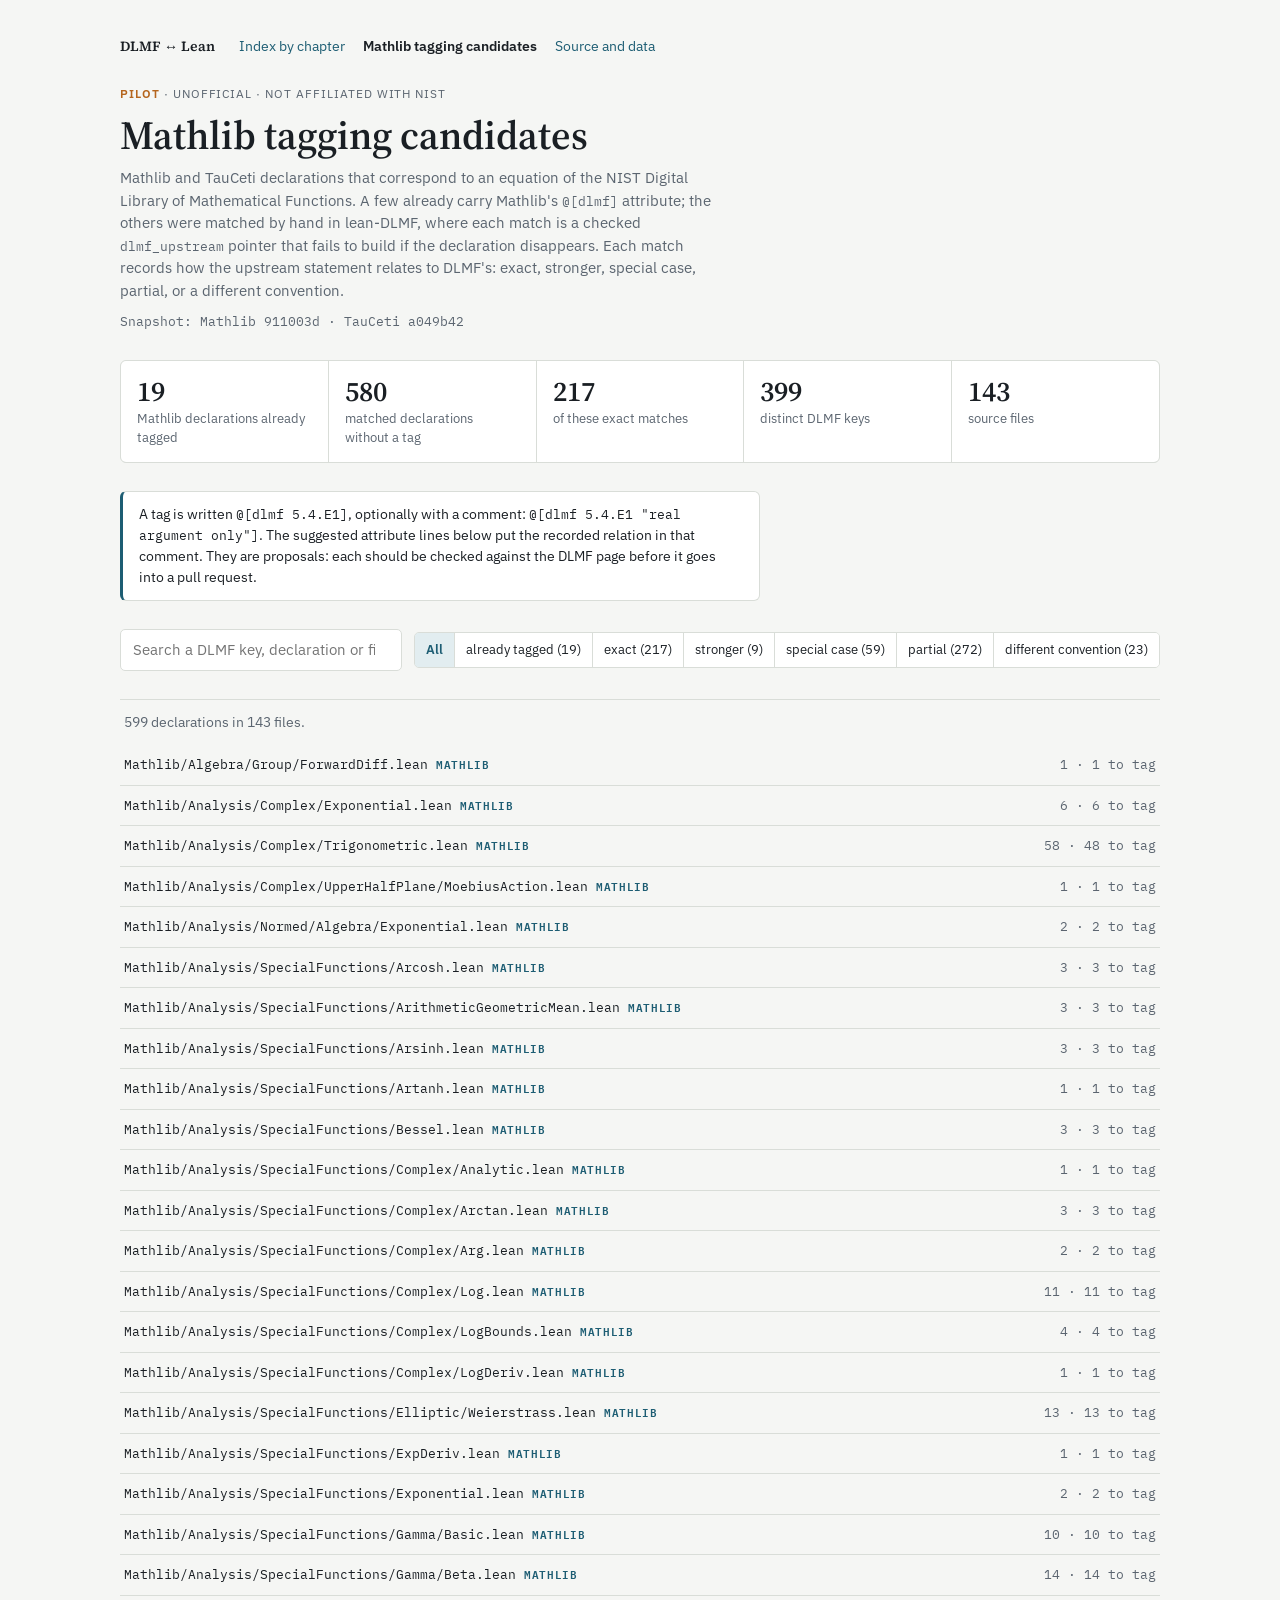
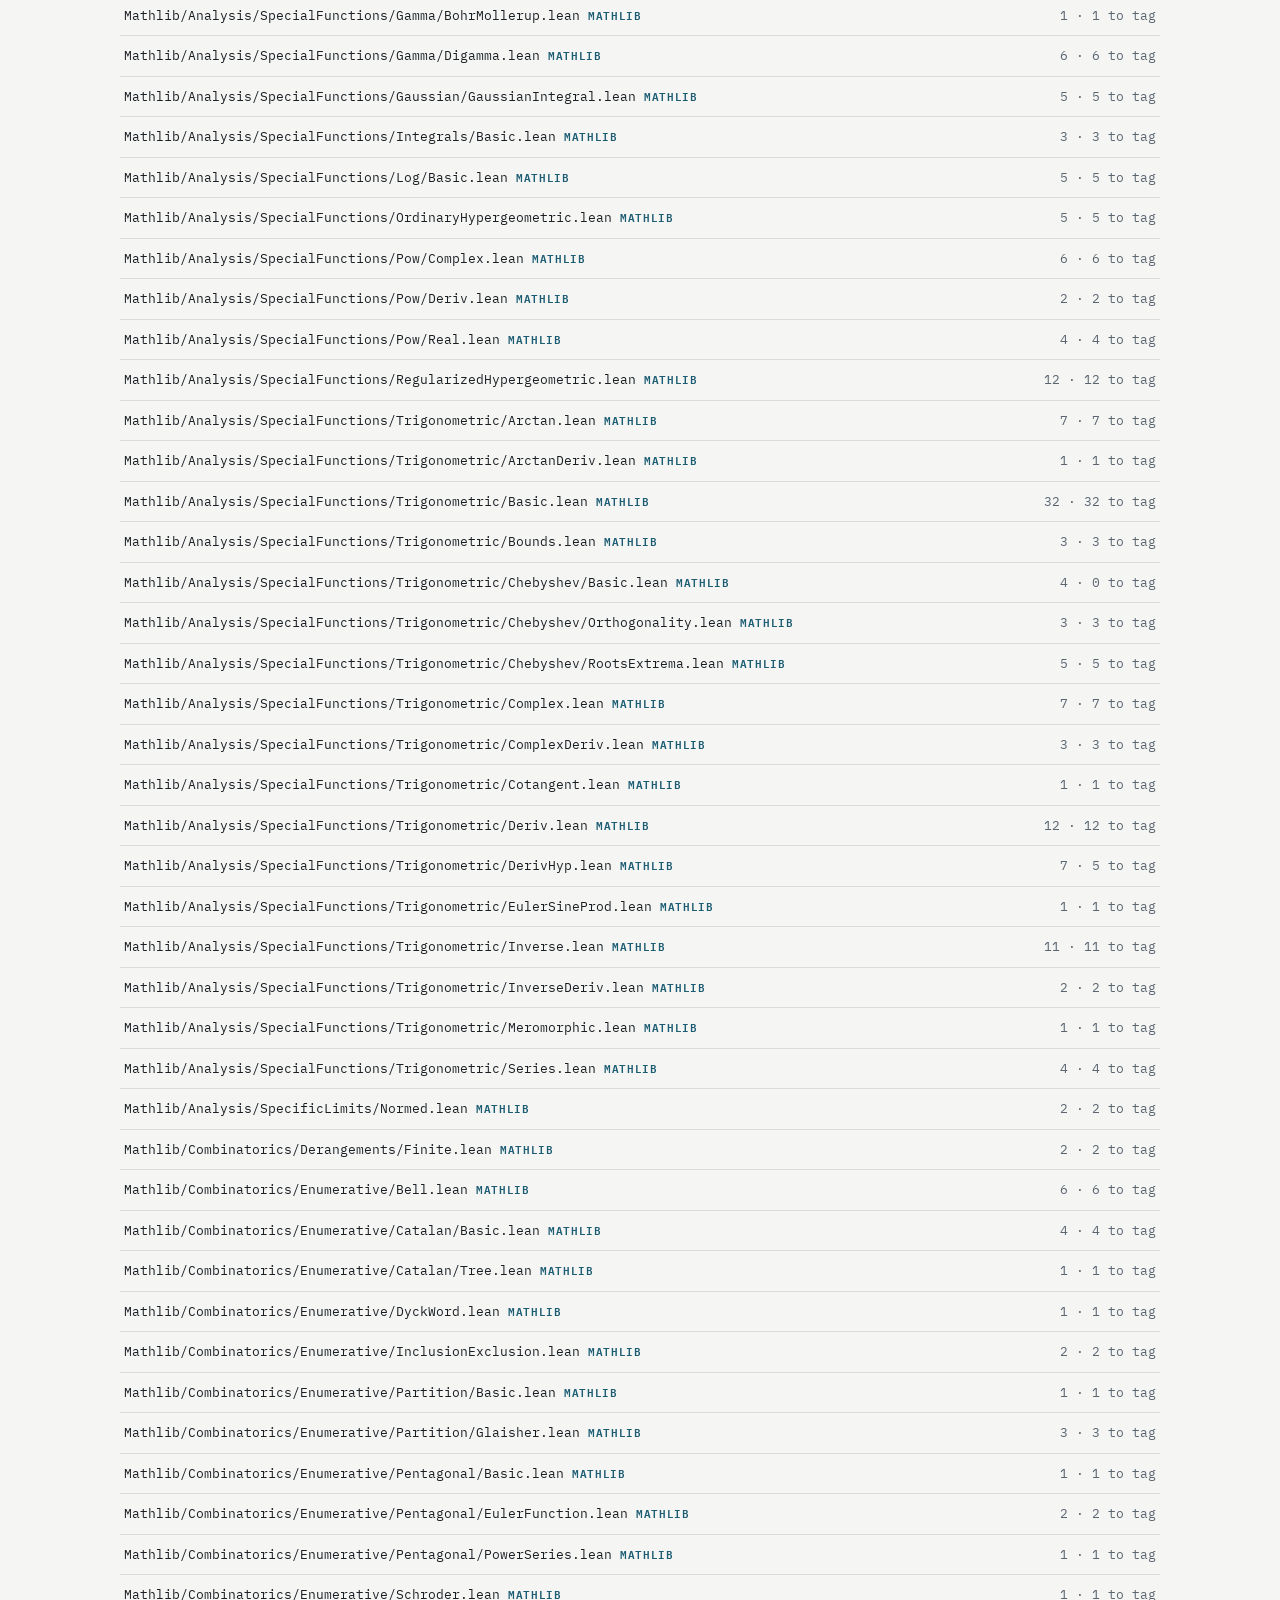
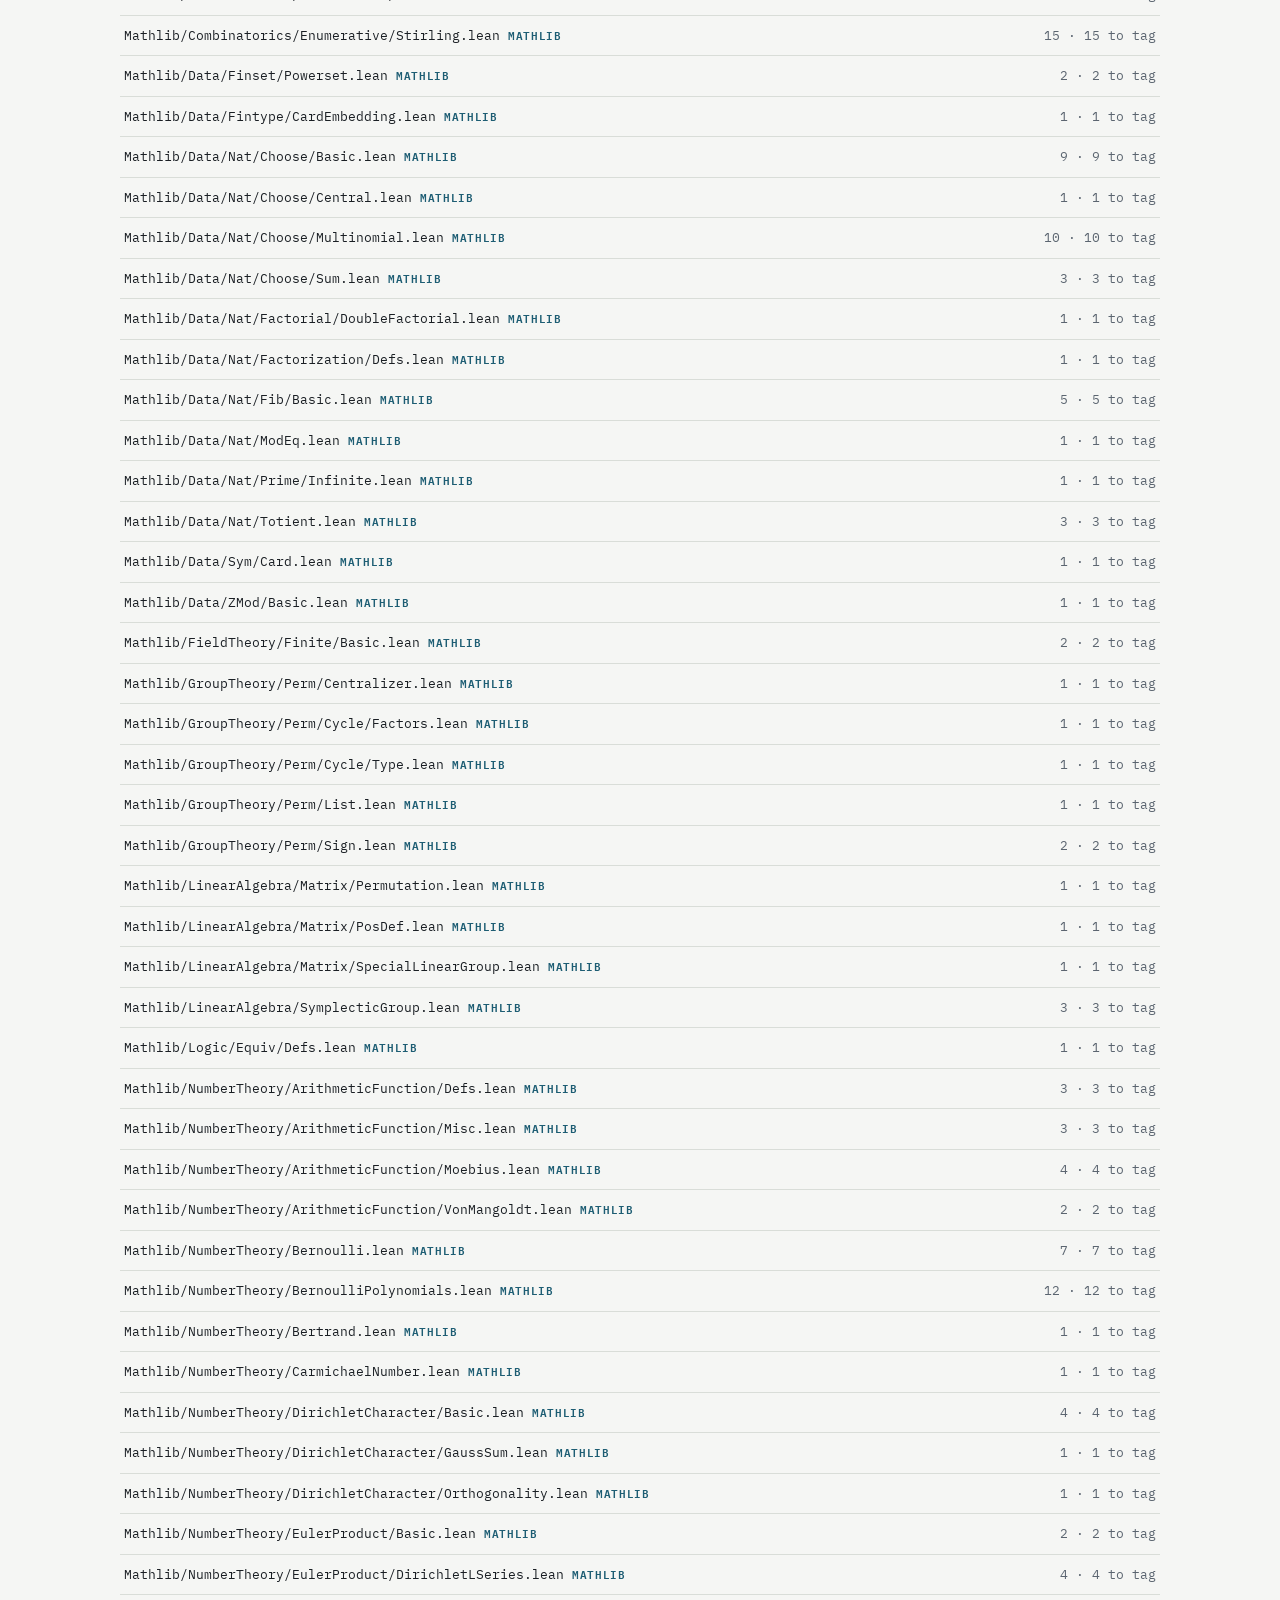
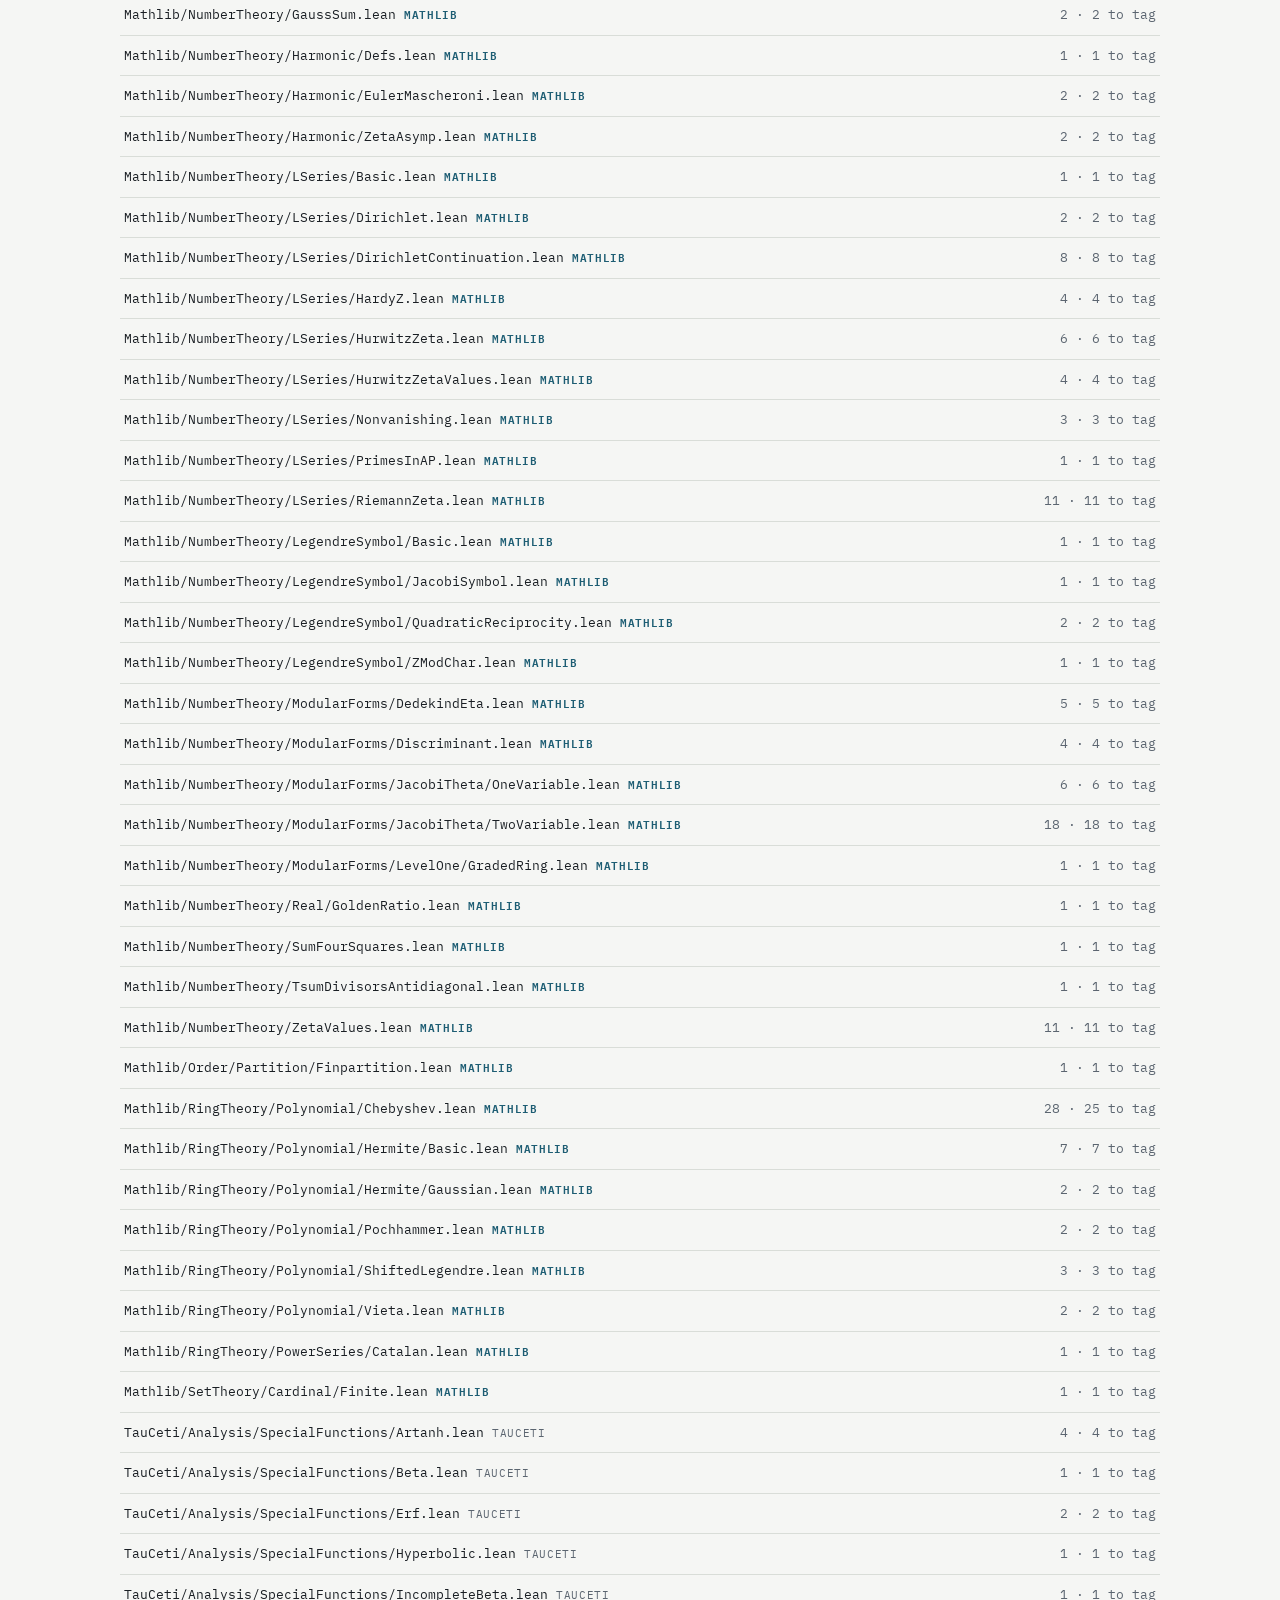
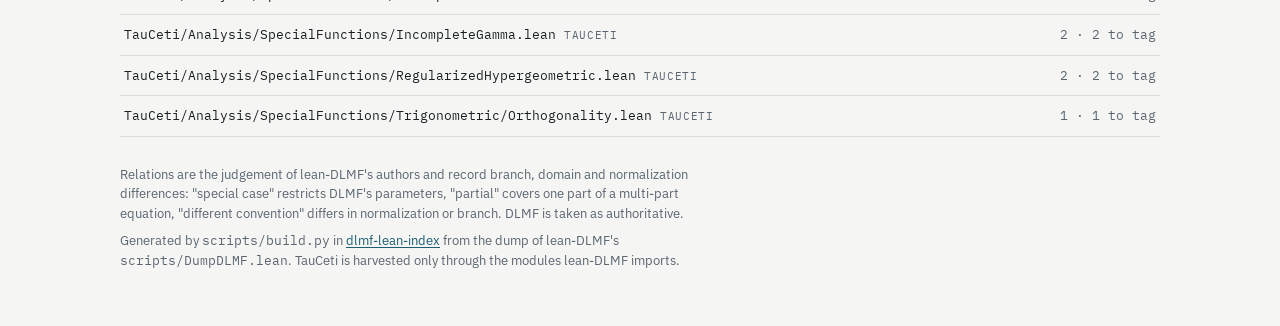
==== commit 85161a5e: "Update" ====
--- a/docs/mathlib.html
+++ b/docs/mathlib.html
@@ -78,7 +78,7 @@
 </div>
 
 <script>
-const D = {"meta":{"repos":{"Mathlib":{"url":"https://github.com/leanprover-community/mathlib4","rev":"911003dd6dea5df215dff57f2717be762e11a6ca","dirty":false},"TauCeti":{"url":"https://github.com/TauCetiProject/TauCeti","rev":"5cdecf40e99d5a5ad0833afff31f5b007d68a149","dirty":false},"lean-DLMF":{"url":"https://github.com/bjbraams/lean-DLMF","rev":"8e628c047ef5c45b396df2d4b3d504790ba2f7df","dirty":true}},"relations":{"exact":56,"tagged":19,"partial":84,"special case":27,"different convention":9,"stronger":2},"keys":136},"relations":["tagged","exact","stronger","special case","partial","different convention"],"files":[{"project":"Mathlib","path":"Mathlib/Analysis/Complex/Exponential.lean","rows":[{"key":"4.8.E16","decl":"Complex.exp_add","kind":"theorem","line":112,"rel":"exact","note":"","doc":"https://leanprover-community.github.io/mathlib4_docs/Mathlib/Analysis/Complex/Exponential.html#Complex.exp_add","module":"Mathlib.Analysis.Complex.Exponential"},{"key":"4.2.E21","decl":"Complex.exp_neg","kind":"theorem","line":166,"rel":"exact","note":"","doc":"https://leanprover-community.github.io/mathlib4_docs/Mathlib/Analysis/Complex/Exponential.html#Complex.exp_neg","module":"Mathlib.Analysis.Complex.Exponential"},{"key":"4.5.E8","decl":"Real.add_one_lt_exp","kind":"theorem","line":624,"rel":"exact","note":"x ≠ 0 (equality at x = 0)","doc":"https://leanprover-community.github.io/mathlib4_docs/Mathlib/Analysis/Complex/Exponential.html#Real.add_one_lt_exp","module":"Mathlib.Analysis.Complex.Exponential"}]},{"project":"Mathlib","path":"Mathlib/Analysis/Complex/Trigonometric.lean","rows":[{"key":"4.14.E1","decl":"Complex.sin","kind":"def","line":27,"rel":"tagged","note":"","doc":"https://leanprover-community.github.io/mathlib4_docs/Mathlib/Analysis/Complex/Trigonometric.html#Complex.sin","module":"Mathlib.Analysis.Complex.Trigonometric"},{"key":"4.14.E2","decl":"Complex.cos","kind":"def","line":32,"rel":"tagged","note":"","doc":"https://leanprover-community.github.io/mathlib4_docs/Mathlib/Analysis/Complex/Trigonometric.html#Complex.cos","module":"Mathlib.Analysis.Complex.Trigonometric"},{"key":"4.14.E4","decl":"Complex.tan","kind":"def","line":37,"rel":"tagged","note":"","doc":"https://leanprover-community.github.io/mathlib4_docs/Mathlib/Analysis/Complex/Trigonometric.html#Complex.tan","module":"Mathlib.Analysis.Complex.Trigonometric"},{"key":"4.14.E7","decl":"Complex.cot","kind":"def","line":42,"rel":"tagged","note":"","doc":"https://leanprover-community.github.io/mathlib4_docs/Mathlib/Analysis/Complex/Trigonometric.html#Complex.cot","module":"Mathlib.Analysis.Complex.Trigonometric"},{"key":"4.28.E1","decl":"Complex.sinh","kind":"def","line":47,"rel":"tagged","note":"","doc":"https://leanprover-community.github.io/mathlib4_docs/Mathlib/Analysis/Complex/Trigonometric.html#Complex.sinh","module":"Mathlib.Analysis.Complex.Trigonometric"},{"key":"4.28.E2","decl":"Complex.cosh","kind":"def","line":52,"rel":"tagged","note":"","doc":"https://leanprover-community.github.io/mathlib4_docs/Mathlib/Analysis/Complex/Trigonometric.html#Complex.cosh","module":"Mathlib.Analysis.Complex.Trigonometric"},{"key":"4.28.E4","decl":"Complex.tanh","kind":"def","line":57,"rel":"tagged","note":"","doc":"https://leanprover-community.github.io/mathlib4_docs/Mathlib/Analysis/Complex/Trigonometric.html#Complex.tanh","module":"Mathlib.Analysis.Complex.Trigonometric"},{"key":"4.35.E23","decl":"Complex.sinh_neg","kind":"theorem","line":126,"rel":"exact","note":"","doc":"https://leanprover-community.github.io/mathlib4_docs/Mathlib/Analysis/Complex/Trigonometric.html#Complex.sinh_neg","module":"Mathlib.Analysis.Complex.Trigonometric"},{"key":"4.35.E1","decl":"Complex.sinh_add","kind":"theorem","line":132,"rel":"partial","note":"upper sign","doc":"https://leanprover-community.github.io/mathlib4_docs/Mathlib/Analysis/Complex/Trigonometric.html#Complex.sinh_add","module":"Mathlib.Analysis.Complex.Trigonometric"},{"key":"4.35.E24","decl":"Complex.cosh_neg","kind":"theorem","line":141,"rel":"exact","note":"","doc":"https://leanprover-community.github.io/mathlib4_docs/Mathlib/Analysis/Complex/Trigonometric.html#Complex.cosh_neg","module":"Mathlib.Analysis.Complex.Trigonometric"},{"key":"4.35.E2","decl":"Complex.cosh_add","kind":"theorem","line":147,"rel":"partial","note":"upper sign","doc":"https://leanprover-community.github.io/mathlib4_docs/Mathlib/Analysis/Complex/Trigonometric.html#Complex.cosh_add","module":"Mathlib.Analysis.Complex.Trigonometric"},{"key":"4.35.E1","decl":"Complex.sinh_sub","kind":"theorem","line":153,"rel":"partial","note":"lower sign","doc":"https://leanprover-community.github.io/mathlib4_docs/Mathlib/Analysis/Complex/Trigonometric.html#Complex.sinh_sub","module":"Mathlib.Analysis.Complex.Trigonometric"},{"key":"4.35.E2","decl":"Complex.cosh_sub","kind":"theorem","line":156,"rel":"partial","note":"lower sign","doc":"https://leanprover-community.github.io/mathlib4_docs/Mathlib/Analysis/Complex/Trigonometric.html#Complex.cosh_sub","module":"Mathlib.Analysis.Complex.Trigonometric"},{"key":"4.35.E25","decl":"Complex.tanh_neg","kind":"theorem","line":199,"rel":"exact","note":"","doc":"https://leanprover-community.github.io/mathlib4_docs/Mathlib/Analysis/Complex/Trigonometric.html#Complex.tanh_neg","module":"Mathlib.Analysis.Complex.Trigonometric"},{"key":"4.35.E11","decl":"Complex.cosh_sq_sub_sinh_sq","kind":"theorem","line":241,"rel":"tagged","note":"","doc":"https://leanprover-community.github.io/mathlib4_docs/Mathlib/Analysis/Complex/Trigonometric.html#Complex.cosh_sq_sub_sinh_sq","module":"Mathlib.Analysis.Complex.Trigonometric"},{"key":"4.35.E27","decl":"Complex.cosh_two_mul","kind":"theorem","line":253,"rel":"tagged","note":"","doc":"https://leanprover-community.github.io/mathlib4_docs/Mathlib/Analysis/Complex/Trigonometric.html#Complex.cosh_two_mul","module":"Mathlib.Analysis.Complex.Trigonometric"},{"key":"4.35.E26","decl":"Complex.sinh_two_mul","kind":"theorem","line":256,"rel":"tagged","note":"","doc":"https://leanprover-community.github.io/mathlib4_docs/Mathlib/Analysis/Complex/Trigonometric.html#Complex.sinh_two_mul","module":"Mathlib.Analysis.Complex.Trigonometric"},{"key":"4.35.E30","decl":"Complex.cosh_three_mul","kind":"theorem","line":261,"rel":"exact","note":"","doc":"https://leanprover-community.github.io/mathlib4_docs/Mathlib/Analysis/Complex/Trigonometric.html#Complex.cosh_three_mul","module":"Mathlib.Analysis.Complex.Trigonometric"},{"key":"4.35.E29","decl":"Complex.sinh_three_mul","kind":"theorem","line":269,"rel":"exact","note":"","doc":"https://leanprover-community.github.io/mathlib4_docs/Mathlib/Analysis/Complex/Trigonometric.html#Complex.sinh_three_mul","module":"Mathlib.Analysis.Complex.Trigonometric"},{"key":"4.21.E24","decl":"Complex.sin_neg","kind":"theorem","line":280,"rel":"exact","note":"","doc":"https://leanprover-community.github.io/mathlib4_docs/Mathlib/Analysis/Complex/Trigonometric.html#Complex.sin_neg","module":"Mathlib.Analysis.Complex.Trigonometric"},{"key":"4.21.E2","decl":"Complex.sin_add","kind":"theorem","line":313,"rel":"partial","note":"upper sign","doc":"https://leanprover-community.github.io/mathlib4_docs/Mathlib/Analysis/Complex/Trigonometric.html#Complex.sin_add","module":"Mathlib.Analysis.Complex.Trigonometric"},{"key":"4.21.E25","decl":"Complex.cos_neg","kind":"theorem","line":320,"rel":"exact","note":"","doc":"https://leanprover-community.github.io/mathlib4_docs/Mathlib/Analysis/Complex/Trigonometric.html#Complex.cos_neg","module":"Mathlib.Analysis.Complex.Trigonometric"},{"key":"4.21.E3","decl":"Complex.cos_add","kind":"theorem","line":323,"rel":"partial","note":"upper sign","doc":"https://leanprover-community.github.io/mathlib4_docs/Mathlib/Analysis/Complex/Trigonometric.html#Complex.cos_add","module":"Mathlib.Analysis.Complex.Trigonometric"},{"key":"4.21.E2","decl":"Complex.sin_sub","kind":"theorem","line":327,"rel":"partial","note":"lower sign","doc":"https://leanprover-community.github.io/mathlib4_docs/Mathlib/Analysis/Complex/Trigonometric.html#Complex.sin_sub","module":"Mathlib.Analysis.Complex.Trigonometric"},{"key":"4.21.E3","decl":"Complex.cos_sub","kind":"theorem","line":330,"rel":"partial","note":"lower sign","doc":"https://leanprover-community.github.io/mathlib4_docs/Mathlib/Analysis/Complex/Trigonometric.html#Complex.cos_sub","module":"Mathlib.Analysis.Complex.Trigonometric"},{"key":"4.21.E37","decl":"Complex.sin_eq","kind":"theorem","line":336,"rel":"exact","note":"x = Re z, y = Im z","doc":"https://leanprover-community.github.io/mathlib4_docs/Mathlib/Analysis/Complex/Trigonometric.html#Complex.sin_eq","module":"Mathlib.Analysis.Complex.Trigonometric"},{"key":"4.21.E38","decl":"Complex.cos_eq","kind":"theorem","line":342,"rel":"exact","note":"x = Re z, y = Im z","doc":"https://leanprover-community.github.io/mathlib4_docs/Mathlib/Analysis/Complex/Trigonometric.html#Complex.cos_eq","module":"Mathlib.Analysis.Complex.Trigonometric"},{"key":"4.21.E26","decl":"Complex.tan_neg","kind":"theorem","line":431,"rel":"exact","note":"","doc":"https://leanprover-community.github.io/mathlib4_docs/Mathlib/Analysis/Complex/Trigonometric.html#Complex.tan_neg","module":"Mathlib.Analysis.Complex.Trigonometric"},{"key":"4.21.E12","decl":"Complex.sin_sq_add_cos_sq","kind":"theorem","line":466,"rel":"exact","note":"","doc":"https://leanprover-community.github.io/mathlib4_docs/Mathlib/Analysis/Complex/Trigonometric.html#Complex.sin_sq_add_cos_sq","module":"Mathlib.Analysis.Complex.Trigonometric"},{"key":"4.21.E28","decl":"Complex.cos_two_mul'","kind":"theorem","line":474,"rel":"partial","note":"third equality cos 2z = cos²z - sin²z","doc":"https://leanprover-community.github.io/mathlib4_docs/Mathlib/Analysis/Complex/Trigonometric.html#Complex.cos_two_mul'","module":"Mathlib.Analysis.Complex.Trigonometric"},{"key":"4.21.E28","decl":"Complex.cos_two_mul","kind":"theorem","line":476,"rel":"partial","note":"first equality cos 2z = 2cos²z - 1","doc":"https://leanprover-community.github.io/mathlib4_docs/Mathlib/Analysis/Complex/Trigonometric.html#Complex.cos_two_mul","module":"Mathlib.Analysis.Complex.Trigonometric"},{"key":"4.21.E27","decl":"Complex.sin_two_mul","kind":"theorem","line":483,"rel":"partial","note":"first equality sin 2z = 2 sin z cos z","doc":"https://leanprover-community.github.io/mathlib4_docs/Mathlib/Analysis/Complex/Trigonometric.html#Complex.sin_two_mul","module":"Mathlib.Analysis.Complex.Trigonometric"},{"key":"4.21.E31","decl":"Complex.cos_three_mul","kind":"theorem","line":506,"rel":"exact","note":"","doc":"https://leanprover-community.github.io/mathlib4_docs/Mathlib/Analysis/Complex/Trigonometric.html#Complex.cos_three_mul","module":"Mathlib.Analysis.Complex.Trigonometric"},{"key":"4.21.E30","decl":"Complex.sin_three_mul","kind":"theorem","line":509,"rel":"exact","note":"","doc":"https://leanprover-community.github.io/mathlib4_docs/Mathlib/Analysis/Complex/Trigonometric.html#Complex.sin_three_mul","module":"Mathlib.Analysis.Complex.Trigonometric"},{"key":"4.14.E3","decl":"Complex.exp_mul_I","kind":"theorem","line":514,"rel":"partial","note":"upper sign, cos z + i sin z = e^{iz}","doc":"https://leanprover-community.github.io/mathlib4_docs/Mathlib/Analysis/Complex/Trigonometric.html#Complex.exp_mul_I","module":"Mathlib.Analysis.Complex.Trigonometric"},{"key":"4.2.E24","decl":"Complex.exp_eq_exp_re_mul_sin_add_cos","kind":"theorem","line":519,"rel":"exact","note":"x = Re z, y = Im z","doc":"https://leanprover-community.github.io/mathlib4_docs/Mathlib/Analysis/Complex/Trigonometric.html#Complex.exp_eq_exp_re_mul_sin_add_cos","module":"Mathlib.Analysis.Complex.Trigonometric"},{"key":"4.21.E34","decl":"Complex.cos_add_sin_mul_I_pow","kind":"theorem","line":541,"rel":"special case","note":"n ∈ ℕ (DLMF: n ∈ ℤ)","doc":"https://leanprover-community.github.io/mathlib4_docs/Mathlib/Analysis/Complex/Trigonometric.html#Complex.cos_add_sin_mul_I_pow","module":"Mathlib.Analysis.Complex.Trigonometric"},{"key":"4.2.E22","decl":"Complex.norm_exp","kind":"theorem","line":985,"rel":"exact","note":"","doc":"https://leanprover-community.github.io/mathlib4_docs/Mathlib/Analysis/Complex/Trigonometric.html#Complex.norm_exp","module":"Mathlib.Analysis.Complex.Trigonometric"}]},{"project":"Mathlib","path":"Mathlib/Analysis/Normed/Algebra/Exponential.lean","rows":[{"key":"4.2.E19","decl":"NormedSpace.expSeries_div_hasSum_exp","kind":"theorem","line":640,"rel":"partial","note":"Σ zⁿ/n! sums to NormedSpace.exp z, which is Complex.exp by Complex.exp_eq_exp_ℂ","doc":"https://leanprover-community.github.io/mathlib4_docs/Mathlib/Analysis/Normed/Algebra/Exponential.html#NormedSpace.expSeries_div_hasSum_exp","module":"Mathlib.Analysis.Normed.Algebra.Exponential"}]},{"project":"Mathlib","path":"Mathlib/Analysis/SpecialFunctions/Arcosh.lean","rows":[{"key":"15.12.E6","decl":"Real.arcosh","kind":"def","line":59,"rel":"special case","note":"real z ≥ 1, where Real.arcosh z = log(z + √(z²-1)) is the principal arccosh","doc":"https://leanprover-community.github.io/mathlib4_docs/Mathlib/Analysis/SpecialFunctions/Arcosh.html#Real.arcosh","module":"Mathlib.Analysis.SpecialFunctions.Arcosh"}]},{"project":"Mathlib","path":"Mathlib/Analysis/SpecialFunctions/ArithmeticGeometricMean.lean","rows":[{"key":"19.8.E1","decl":"NNReal.agmSequences","kind":"def","line":54,"rel":"different convention","note":"agmSequences x y n = (g_{n+1}, a_{n+1}) for a_0, g_0 = y, x ≥ 0 (symmetric in x, y)","doc":"https://leanprover-community.github.io/mathlib4_docs/Mathlib/Analysis/SpecialFunctions/ArithmeticGeometricMean.html#NNReal.agmSequences","module":"Mathlib.Analysis.SpecialFunctions.ArithmeticGeometricMean"},{"key":"19.8.i","decl":"NNReal.tendsto_agmSequences_snd_agm","kind":"theorem","line":176,"rel":"special case","note":"nonnegative real a_0, g_0; a_n → M(a_0, g_0) = NNReal.agm","doc":"https://leanprover-community.github.io/mathlib4_docs/Mathlib/Analysis/SpecialFunctions/ArithmeticGeometricMean.html#NNReal.tendsto_agmSequences_snd_agm","module":"Mathlib.Analysis.SpecialFunctions.ArithmeticGeometricMean"},{"key":"19.8.i","decl":"NNReal.tendsto_agmSequences_fst_agm","kind":"theorem","line":204,"rel":"special case","note":"nonnegative real a_0, g_0; g_n → M(a_0, g_0) = NNReal.agm","doc":"https://leanprover-community.github.io/mathlib4_docs/Mathlib/Analysis/SpecialFunctions/ArithmeticGeometricMean.html#NNReal.tendsto_agmSequences_fst_agm","module":"Mathlib.Analysis.SpecialFunctions.ArithmeticGeometricMean"}]},{"project":"Mathlib","path":"Mathlib/Analysis/SpecialFunctions/Bessel.lean","rows":[{"key":"10.2.E2","decl":"Complex.besselJ","kind":"def","line":53,"rel":"exact","note":"(z/2)^ν (principal power) times the regularized ₀F₁(;ν+1;-z²/4), for all ν; at z = 0 Mathlib's value uses the totalized 0^ν","doc":"https://leanprover-community.github.io/mathlib4_docs/Mathlib/Analysis/SpecialFunctions/Bessel.html#Complex.besselJ","module":"Mathlib.Analysis.SpecialFunctions.Bessel"},{"key":"10.11.E1","decl":"Complex.besselJ_int_neg","kind":"theorem","line":61,"rel":"special case","note":"integer order ν = n and m = ±1, i.e. J_n(-z) = (-1)^n J_n(z)","doc":"https://leanprover-community.github.io/mathlib4_docs/Mathlib/Analysis/SpecialFunctions/Bessel.html#Complex.besselJ_int_neg","module":"Mathlib.Analysis.SpecialFunctions.Bessel"},{"key":"10.4.E1","decl":"Complex.besselJ_neg_int","kind":"theorem","line":82,"rel":"partial","note":"J_{-n}(z) = (-1)^n J_n(z), n ∈ ℤ; Mathlib has no Y_ν","doc":"https://leanprover-community.github.io/mathlib4_docs/Mathlib/Analysis/SpecialFunctions/Bessel.html#Complex.besselJ_neg_int","module":"Mathlib.Analysis.SpecialFunctions.Bessel"}]},{"project":"Mathlib","path":"Mathlib/Analysis/SpecialFunctions/Complex/Log.lean","rows":[{"key":"4.2.E5","decl":"Complex.log","kind":"def","line":27,"rel":"exact","note":"ln z = ln|z| + i ph z with -π < ph z ≤ π, z ≠ 0; Mathlib's log 0 = 0 is totalized","doc":"https://leanprover-community.github.io/mathlib4_docs/Mathlib/Analysis/SpecialFunctions/Complex/Log.html#Complex.log","module":"Mathlib.Analysis.SpecialFunctions.Complex.Log"},{"key":"4.8.E10","decl":"Complex.exp_log","kind":"theorem","line":41,"rel":"partial","note":"exp(ln z) = z for z ≠ 0","doc":"https://leanprover-community.github.io/mathlib4_docs/Mathlib/Analysis/SpecialFunctions/Complex/Log.html#Complex.exp_log","module":"Mathlib.Analysis.SpecialFunctions.Complex.Log"},{"key":"4.8.E9","decl":"Complex.log_exp","kind":"theorem","line":54,"rel":"special case","note":"-π < Im z ≤ π; the printed bound Im z = -π fails for the principal branch","doc":"https://leanprover-community.github.io/mathlib4_docs/Mathlib/Analysis/SpecialFunctions/Complex/Log.html#Complex.log_exp","module":"Mathlib.Analysis.SpecialFunctions.Complex.Log"},{"key":"4.8.E2","decl":"Complex.log_mul","kind":"theorem","line":100,"rel":"special case","note":"z₁, z₂ ≠ 0 and -π < ph z₁ + ph z₂ ≤ π; the printed bound -π fails for the principal branch (Complex.log_mul_eq_add_log_iff is the iff)","doc":"https://leanprover-community.github.io/mathlib4_docs/Mathlib/Analysis/SpecialFunctions/Complex/Log.html#Complex.log_mul","module":"Mathlib.Analysis.SpecialFunctions.Complex.Log"}]},{"project":"Mathlib","path":"Mathlib/Analysis/SpecialFunctions/Exponential.lean","rows":[{"key":"4.2.E19","decl":"Complex.exp_eq_exp_ℂ","kind":"theorem","line":209,"rel":"partial","note":"Complex.exp is the exponential series NormedSpace.exp","doc":"https://leanprover-community.github.io/mathlib4_docs/Mathlib/Analysis/SpecialFunctions/Exponential.html#Complex.exp_eq_exp_ℂ","module":"Mathlib.Analysis.SpecialFunctions.Exponential"}]},{"project":"Mathlib","path":"Mathlib/Analysis/SpecialFunctions/Gamma/Basic.lean","rows":[{"key":"8.2.E1","decl":"Complex.partialGamma","kind":"def","line":145,"rel":"special case","note":"real upper limit X ≥ 0 and Re a > 0; the interval integral is Bochner-totalized (0 when it diverges, Re a ≤ 0)","doc":"https://leanprover-community.github.io/mathlib4_docs/Mathlib/Analysis/SpecialFunctions/Gamma/Basic.html#Complex.partialGamma","module":"Mathlib.Analysis.SpecialFunctions.Gamma.Basic"},{"key":"8.8.E1","decl":"Complex.partialGamma_add_one","kind":"theorem","line":186,"rel":"special case","note":"real z = X ≥ 0 and Re a > 0","doc":"https://leanprover-community.github.io/mathlib4_docs/Mathlib/Analysis/SpecialFunctions/Gamma/Basic.html#Complex.partialGamma_add_one","module":"Mathlib.Analysis.SpecialFunctions.Gamma.Basic"},{"key":"5.5.E1","decl":"Complex.Gamma_add_one","kind":"theorem","line":310,"rel":"exact","note":"z ≠ 0; at the other poles both sides are Mathlib's totalized value 0","doc":"https://leanprover-community.github.io/mathlib4_docs/Mathlib/Analysis/SpecialFunctions/Gamma/Basic.html#Complex.Gamma_add_one","module":"Mathlib.Analysis.SpecialFunctions.Gamma.Basic"},{"key":"5.2.E1","decl":"Complex.Gamma_eq_integral","kind":"theorem","line":319,"rel":"exact","note":"Re z > 0; Mathlib's GammaIntegral s is ∫₀^∞ e^{-t} t^{s-1} dt","doc":"https://leanprover-community.github.io/mathlib4_docs/Mathlib/Analysis/SpecialFunctions/Gamma/Basic.html#Complex.Gamma_eq_integral","module":"Mathlib.Analysis.SpecialFunctions.Gamma.Basic"},{"key":"5.4.E1","decl":"Complex.Gamma_one","kind":"theorem","line":322,"rel":"partial","note":"first equality Γ(1) = 1","doc":"https://leanprover-community.github.io/mathlib4_docs/Mathlib/Analysis/SpecialFunctions/Gamma/Basic.html#Complex.Gamma_one","module":"Mathlib.Analysis.SpecialFunctions.Gamma.Basic"},{"key":"5.4.E1","decl":"Complex.Gamma_nat_eq_factorial","kind":"theorem","line":325,"rel":"partial","note":"second equality n! = Γ(n+1)","doc":"https://leanprover-community.github.io/mathlib4_docs/Mathlib/Analysis/SpecialFunctions/Gamma/Basic.html#Complex.Gamma_nat_eq_factorial","module":"Mathlib.Analysis.SpecialFunctions.Gamma.Basic"},{"key":"5.2.E1","decl":"Real.Gamma_eq_integral","kind":"theorem","line":405,"rel":"special case","note":"real z > 0","doc":"https://leanprover-community.github.io/mathlib4_docs/Mathlib/Analysis/SpecialFunctions/Gamma/Basic.html#Real.Gamma_eq_integral","module":"Mathlib.Analysis.SpecialFunctions.Gamma.Basic"},{"key":"5.5.E1","decl":"Real.Gamma_add_one","kind":"theorem","line":410,"rel":"special case","note":"real z ≠ 0","doc":"https://leanprover-community.github.io/mathlib4_docs/Mathlib/Analysis/SpecialFunctions/Gamma/Basic.html#Real.Gamma_add_one","module":"Mathlib.Analysis.SpecialFunctions.Gamma.Basic"},{"key":"5.4.E1","decl":"Real.Gamma_one","kind":"theorem","line":415,"rel":"partial","note":"first equality, real Gamma","doc":"https://leanprover-community.github.io/mathlib4_docs/Mathlib/Analysis/SpecialFunctions/Gamma/Basic.html#Real.Gamma_one","module":"Mathlib.Analysis.SpecialFunctions.Gamma.Basic"},{"key":"5.4.E1","decl":"Real.Gamma_nat_eq_factorial","kind":"theorem","line":422,"rel":"partial","note":"second equality, real Gamma","doc":"https://leanprover-community.github.io/mathlib4_docs/Mathlib/Analysis/SpecialFunctions/Gamma/Basic.html#Real.Gamma_nat_eq_factorial","module":"Mathlib.Analysis.SpecialFunctions.Gamma.Basic"}]},{"project":"Mathlib","path":"Mathlib/Analysis/SpecialFunctions/Gamma/Beta.lean","rows":[{"key":"5.12.E1","decl":"Complex.betaIntegral","kind":"def","line":59,"rel":"partial","note":"the first equality, B(a,b) as the Euler integral; the interval integral is Bochner-totalized for Re a ≤ 0 or Re b ≤ 0","doc":"https://leanprover-community.github.io/mathlib4_docs/Mathlib/Analysis/SpecialFunctions/Gamma/Beta.html#Complex.betaIntegral","module":"Mathlib.Analysis.SpecialFunctions.Gamma.Beta"},{"key":"5.12.E1","decl":"Complex.Gamma_mul_Gamma_eq_betaIntegral","kind":"theorem","line":123,"rel":"partial","note":"second equality in the form Γ(a)Γ(b) = Γ(a+b) B(a,b), Re a > 0, Re b > 0","doc":"https://leanprover-community.github.io/mathlib4_docs/Mathlib/Analysis/SpecialFunctions/Gamma/Beta.html#Complex.Gamma_mul_Gamma_eq_betaIntegral","module":"Mathlib.Analysis.SpecialFunctions.Gamma.Beta"},{"key":"5.8.E1","decl":"Complex.GammaSeq_tendsto_Gamma","kind":"theorem","line":334,"rel":"exact","note":"GammaSeq z k = k^z k!/(z(z+1)⋯(z+k)); stated for all z, both sides totalized to 0 at the poles","doc":"https://leanprover-community.github.io/mathlib4_docs/Mathlib/Analysis/SpecialFunctions/Gamma/Beta.html#Complex.GammaSeq_tendsto_Gamma","module":"Mathlib.Analysis.SpecialFunctions.Gamma.Beta"},{"key":"5.5.E3","decl":"Complex.Gamma_mul_Gamma_one_sub","kind":"theorem","line":397,"rel":"exact","note":"stated for all z; at the integers both sides are Mathlib's totalized value 0","doc":"https://leanprover-community.github.io/mathlib4_docs/Mathlib/Analysis/SpecialFunctions/Gamma/Beta.html#Complex.Gamma_mul_Gamma_one_sub","module":"Mathlib.Analysis.SpecialFunctions.Gamma.Beta"},{"key":"5.2.i","decl":"Complex.Gamma_ne_zero","kind":"theorem","line":425,"rel":"partial","note":"Γ has no zeros, z ∉ {0, -1, -2, …} (Mathlib's totalized value at the poles is 0)","doc":"https://leanprover-community.github.io/mathlib4_docs/Mathlib/Analysis/SpecialFunctions/Gamma/Beta.html#Complex.Gamma_ne_zero","module":"Mathlib.Analysis.SpecialFunctions.Gamma.Beta"},{"key":"5.2.E5","decl":"Complex.Gamma_add_nat_div_Gamma_eq","kind":"theorem","line":459,"rel":"exact","note":"a ≠ 0, -1, -2, …; (a)_n is (ascPochhammer ℂ n).eval a","doc":"https://leanprover-community.github.io/mathlib4_docs/Mathlib/Analysis/SpecialFunctions/Gamma/Beta.html#Complex.Gamma_add_nat_div_Gamma_eq","module":"Mathlib.Analysis.SpecialFunctions.Gamma.Beta"},{"key":"12.14.E22","decl":"Complex.Gamma_add_nat_div_Gamma_eq","kind":"theorem","line":459,"rel":"partial","note":"the Gamma quotient equals the Pochhammer symbol (z)_n, used with z = 1/2 + ia, n = 2r","doc":"https://leanprover-community.github.io/mathlib4_docs/Mathlib/Analysis/SpecialFunctions/Gamma/Beta.html#Complex.Gamma_add_nat_div_Gamma_eq","module":"Mathlib.Analysis.SpecialFunctions.Gamma.Beta"},{"key":"5.8.E1","decl":"Real.GammaSeq_tendsto_Gamma","kind":"theorem","line":480,"rel":"special case","note":"real z","doc":"https://leanprover-community.github.io/mathlib4_docs/Mathlib/Analysis/SpecialFunctions/Gamma/Beta.html#Real.GammaSeq_tendsto_Gamma","module":"Mathlib.Analysis.SpecialFunctions.Gamma.Beta"},{"key":"5.5.E3","decl":"Real.Gamma_mul_Gamma_one_sub","kind":"theorem","line":490,"rel":"special case","note":"real z","doc":"https://leanprover-community.github.io/mathlib4_docs/Mathlib/Analysis/SpecialFunctions/Gamma/Beta.html#Real.Gamma_mul_Gamma_one_sub","module":"Mathlib.Analysis.SpecialFunctions.Gamma.Beta"},{"key":"5.2.i","decl":"Complex.differentiable_one_div_Gamma","kind":"theorem","line":520,"rel":"partial","note":"1/Γ is entire","doc":"https://leanprover-community.github.io/mathlib4_docs/Mathlib/Analysis/SpecialFunctions/Gamma/Beta.html#Complex.differentiable_one_div_Gamma","module":"Mathlib.Analysis.SpecialFunctions.Gamma.Beta"},{"key":"5.12.E1","decl":"Complex.betaIntegral_eq_Gamma_mul_div","kind":"theorem","line":537,"rel":"exact","note":"Re a > 0, Re b > 0 (both equalities, with Complex.betaIntegral as the integral)","doc":"https://leanprover-community.github.io/mathlib4_docs/Mathlib/Analysis/SpecialFunctions/Gamma/Beta.html#Complex.betaIntegral_eq_Gamma_mul_div","module":"Mathlib.Analysis.SpecialFunctions.Gamma.Beta"},{"key":"8.17.E3","decl":"Complex.betaIntegral_eq_Gamma_mul_div","kind":"theorem","line":537,"rel":"special case","note":"Re a > 0, Re b > 0, with B(a,b) the Euler integral Complex.betaIntegral","doc":"https://leanprover-community.github.io/mathlib4_docs/Mathlib/Analysis/SpecialFunctions/Gamma/Beta.html#Complex.betaIntegral_eq_Gamma_mul_div","module":"Mathlib.Analysis.SpecialFunctions.Gamma.Beta"},{"key":"5.5.E5","decl":"Complex.Gamma_mul_Gamma_add_half","kind":"theorem","line":559,"rel":"exact","note":"rearranged as Γ(z)Γ(z+1/2) = Γ(2z) 2^{1-2z} √π; stated for all z, both sides are Mathlib's totalized value 0 when 2z ∈ -ℕ","doc":"https://leanprover-community.github.io/mathlib4_docs/Mathlib/Analysis/SpecialFunctions/Gamma/Beta.html#Complex.Gamma_mul_Gamma_add_half","module":"Mathlib.Analysis.SpecialFunctions.Gamma.Beta"},{"key":"5.5.E5","decl":"Real.Gamma_mul_Gamma_add_half","kind":"theorem","line":597,"rel":"special case","note":"real z, rearranged form","doc":"https://leanprover-community.github.io/mathlib4_docs/Mathlib/Analysis/SpecialFunctions/Gamma/Beta.html#Real.Gamma_mul_Gamma_add_half","module":"Mathlib.Analysis.SpecialFunctions.Gamma.Beta"}]},{"project":"Mathlib","path":"Mathlib/Analysis/SpecialFunctions/Gamma/BohrMollerup.lean","rows":[{"key":"5.5.iv","decl":"Real.eq_Gamma_of_log_convex","kind":"theorem","line":305,"rel":"exact","note":"a positive f on (0,∞) with f(x+1) = x f(x), f(1) = 1 and ln f convex equals Γ there","doc":"https://leanprover-community.github.io/mathlib4_docs/Mathlib/Analysis/SpecialFunctions/Gamma/BohrMollerup.html#Real.eq_Gamma_of_log_convex","module":"Mathlib.Analysis.SpecialFunctions.Gamma.BohrMollerup"}]},{"project":"Mathlib","path":"Mathlib/Analysis/SpecialFunctions/Gamma/Digamma.lean","rows":[{"key":"5.2.E2","decl":"Complex.digamma","kind":"def","line":47,"rel":"different convention","note":"ψ = logDeriv Γ, totalized to 0 at z = 0, -1, -2, …","doc":"https://leanprover-community.github.io/mathlib4_docs/Mathlib/Analysis/SpecialFunctions/Gamma/Digamma.html#Complex.digamma","module":"Mathlib.Analysis.SpecialFunctions.Gamma.Digamma"},{"key":"5.4.E12","decl":"Complex.digamma_one","kind":"theorem","line":56,"rel":"partial","note":"ψ(1) = -γ; the decimal value is not formalized (numerical, out of scope)","doc":"https://leanprover-community.github.io/mathlib4_docs/Mathlib/Analysis/SpecialFunctions/Gamma/Digamma.html#Complex.digamma_one","module":"Mathlib.Analysis.SpecialFunctions.Gamma.Digamma"},{"key":"5.4.E13","decl":"Complex.digamma_one_half","kind":"theorem","line":59,"rel":"partial","note":"ψ(1/2) = -γ - 2 ln 2; the decimal value is not formalized (numerical, out of scope)","doc":"https://leanprover-community.github.io/mathlib4_docs/Mathlib/Analysis/SpecialFunctions/Gamma/Digamma.html#Complex.digamma_one_half","module":"Mathlib.Analysis.SpecialFunctions.Gamma.Digamma"},{"key":"5.5.E2","decl":"Complex.digamma_apply_add_one","kind":"theorem","line":64,"rel":"exact","note":"z ≠ 0, -1, -2, …","doc":"https://leanprover-community.github.io/mathlib4_docs/Mathlib/Analysis/SpecialFunctions/Gamma/Digamma.html#Complex.digamma_apply_add_one","module":"Mathlib.Analysis.SpecialFunctions.Gamma.Digamma"},{"key":"5.5.E4","decl":"Complex.digamma_one_sub","kind":"theorem","line":92,"rel":"exact","note":"z ∉ ℤ, in the rearranged form ψ(1-z) = ψ(z) + π cot(πz)","doc":"https://leanprover-community.github.io/mathlib4_docs/Mathlib/Analysis/SpecialFunctions/Gamma/Digamma.html#Complex.digamma_one_sub","module":"Mathlib.Analysis.SpecialFunctions.Gamma.Digamma"},{"key":"5.5.E8","decl":"Complex.digamma_two_mul","kind":"theorem","line":120,"rel":"exact","note":"2z ≠ 0, -1, -2, …","doc":"https://leanprover-community.github.io/mathlib4_docs/Mathlib/Analysis/SpecialFunctions/Gamma/Digamma.html#Complex.digamma_two_mul","module":"Mathlib.Analysis.SpecialFunctions.Gamma.Digamma"}]},{"project":"Mathlib","path":"Mathlib/Analysis/SpecialFunctions/Gaussian/GaussianIntegral.lean","rows":[{"key":"7.7.E6","decl":"integral_gaussian_complex","kind":"theorem","line":236,"rel":"special case","note":"b = c = 0 and the limit x → -∞ (integral over ℝ), Re a > 0","doc":"https://leanprover-community.github.io/mathlib4_docs/Mathlib/Analysis/SpecialFunctions/Gaussian/GaussianIntegral.html#integral_gaussian_complex","module":"Mathlib.Analysis.SpecialFunctions.Gaussian.GaussianIntegral"},{"key":"7.7.E6","decl":"integral_gaussian_complex_Ioi","kind":"theorem","line":275,"rel":"special case","note":"b = c = x = 0, Re a > 0; ∫₀^∞ exp(-a t²) dt = (π/a)^{1/2}/2, principal power","doc":"https://leanprover-community.github.io/mathlib4_docs/Mathlib/Analysis/SpecialFunctions/Gaussian/GaussianIntegral.html#integral_gaussian_complex_Ioi","module":"Mathlib.Analysis.SpecialFunctions.Gaussian.GaussianIntegral"},{"key":"5.4.E6","decl":"Real.Gamma_one_half_eq","kind":"theorem","line":305,"rel":"partial","note":"Γ(1/2) = √π for the real Gamma; the decimal value is out of scope","doc":"https://leanprover-community.github.io/mathlib4_docs/Mathlib/Analysis/SpecialFunctions/Gaussian/GaussianIntegral.html#Real.Gamma_one_half_eq","module":"Mathlib.Analysis.SpecialFunctions.Gaussian.GaussianIntegral"},{"key":"5.4.E6","decl":"Complex.Gamma_one_half_eq","kind":"theorem","line":320,"rel":"partial","note":"Γ(1/2) = π^{1/2}; the decimal value is not formalized (numerical, out of scope)","doc":"https://leanprover-community.github.io/mathlib4_docs/Mathlib/Analysis/SpecialFunctions/Gaussian/GaussianIntegral.html#Complex.Gamma_one_half_eq","module":"Mathlib.Analysis.SpecialFunctions.Gaussian.GaussianIntegral"}]},{"project":"Mathlib","path":"Mathlib/Analysis/SpecialFunctions/Log/Basic.lean","rows":[{"key":"4.5.E1","decl":"Real.log_lt_sub_one_of_pos","kind":"theorem","line":260,"rel":"partial","note":"right inequality ln(1+x) < x, in the form ln y < y - 1 for y = 1 + x > 0, y ≠ 1","doc":"https://leanprover-community.github.io/mathlib4_docs/Mathlib/Analysis/SpecialFunctions/Log/Basic.html#Real.log_lt_sub_one_of_pos","module":"Mathlib.Analysis.SpecialFunctions.Log.Basic"},{"key":"4.5.E4","decl":"Real.log_le_sub_one_of_pos","kind":"theorem","line":307,"rel":"exact","note":"x > 0","doc":"https://leanprover-community.github.io/mathlib4_docs/Mathlib/Analysis/SpecialFunctions/Log/Basic.html#Real.log_le_sub_one_of_pos","module":"Mathlib.Analysis.SpecialFunctions.Log.Basic"}]},{"project":"Mathlib","path":"Mathlib/Analysis/SpecialFunctions/OrdinaryHypergeometric.lean","rows":[{"key":"15.2.E1","decl":"ordinaryHypergeometricSeries_apply_eq","kind":"theorem","line":87,"rel":"partial","note":"the s-th term (a)_s (b)_s / ((c)_s s!) z^s of the Gauss series","doc":"https://leanprover-community.github.io/mathlib4_docs/Mathlib/Analysis/SpecialFunctions/OrdinaryHypergeometric.html#ordinaryHypergeometricSeries_apply_eq","module":"Mathlib.Analysis.SpecialFunctions.OrdinaryHypergeometric"},{"key":"15.2.E1","decl":"ordinaryHypergeometric_eq_tsum","kind":"theorem","line":105,"rel":"partial","note":"first equality on |z| < 1, c ∉ -ℕ; Mathlib's ₂F₁ is the sum of the series, not the continuation, and is totalized for c ∈ -ℕ","doc":"https://leanprover-community.github.io/mathlib4_docs/Mathlib/Analysis/SpecialFunctions/OrdinaryHypergeometric.html#ordinaryHypergeometric_eq_tsum","module":"Mathlib.Analysis.SpecialFunctions.OrdinaryHypergeometric"},{"key":"15.2.i","decl":"ordinaryHypergeometric_radius_top_of_neg_nat₁","kind":"theorem","line":149,"rel":"partial","note":"terminating case a ∈ -ℕ, infinite radius (polynomial)","doc":"https://leanprover-community.github.io/mathlib4_docs/Mathlib/Analysis/SpecialFunctions/OrdinaryHypergeometric.html#ordinaryHypergeometric_radius_top_of_neg_nat₁","module":"Mathlib.Analysis.SpecialFunctions.OrdinaryHypergeometric"},{"key":"15.2.i","decl":"ordinaryHypergeometric_radius_top_of_neg_nat₂","kind":"theorem","line":154,"rel":"partial","note":"terminating case b ∈ -ℕ, infinite radius (polynomial)","doc":"https://leanprover-community.github.io/mathlib4_docs/Mathlib/Analysis/SpecialFunctions/OrdinaryHypergeometric.html#ordinaryHypergeometric_radius_top_of_neg_nat₂","module":"Mathlib.Analysis.SpecialFunctions.OrdinaryHypergeometric"},{"key":"15.2.i","decl":"ordinaryHypergeometricSeries_radius_eq_one","kind":"theorem","line":202,"rel":"partial","note":"the Gauss series has radius of convergence 1 when none of a, b, c is in -ℕ","doc":"https://leanprover-community.github.io/mathlib4_docs/Mathlib/Analysis/SpecialFunctions/OrdinaryHypergeometric.html#ordinaryHypergeometricSeries_radius_eq_one","module":"Mathlib.Analysis.SpecialFunctions.OrdinaryHypergeometric"}]},{"project":"Mathlib","path":"Mathlib/Analysis/SpecialFunctions/Pow/Complex.lean","rows":[{"key":"4.2.E28","decl":"Complex.cpow_def","kind":"theorem","line":37,"rel":"exact","note":"z ≠ 0, principal branch; Mathlib sets 0^0 = 1 and 0^a = 0 for a ≠ 0","doc":"https://leanprover-community.github.io/mathlib4_docs/Mathlib/Analysis/SpecialFunctions/Pow/Complex.html#Complex.cpow_def","module":"Mathlib.Analysis.SpecialFunctions.Pow.Complex"},{"key":"4.8.E14","decl":"Complex.cpow_add","kind":"theorem","line":84,"rel":"exact","note":"a ≠ 0, principal powers","doc":"https://leanprover-community.github.io/mathlib4_docs/Mathlib/Analysis/SpecialFunctions/Pow/Complex.html#Complex.cpow_add","module":"Mathlib.Analysis.SpecialFunctions.Pow.Complex"}]},{"project":"Mathlib","path":"Mathlib/Analysis/SpecialFunctions/Pow/Real.lean","rows":[{"key":"4.8.E13","decl":"Real.log_rpow","kind":"theorem","line":491,"rel":"exact","note":"a > 0, real x","doc":"https://leanprover-community.github.io/mathlib4_docs/Mathlib/Analysis/SpecialFunctions/Pow/Real.html#Real.log_rpow","module":"Mathlib.Analysis.SpecialFunctions.Pow.Real"}]},{"project":"Mathlib","path":"Mathlib/Analysis/SpecialFunctions/RegularizedHypergeometric.lean","rows":[{"key":"13.2.E3","decl":"Complex.regularizedHGFunCoeff","kind":"def","line":66,"rel":"partial","note":"the coefficients (a)_s/(s! Γ(b+s)) of 13.2.3, as regularizedHGFunCoeff {a} {b} s","doc":"https://leanprover-community.github.io/mathlib4_docs/Mathlib/Analysis/SpecialFunctions/RegularizedHypergeometric.html#Complex.regularizedHGFunCoeff","module":"Mathlib.Analysis.SpecialFunctions.RegularizedHypergeometric"},{"key":"13.2.E3","decl":"Complex.regularizedHGFun","kind":"def","line":172,"rel":"exact","note":"𝐌(a,b,z) = regularizedHGFun {a} {b} z, the sum of the entire series; the coefficient 1/Γ(b+s) is 0 at the poles, as in DLMF","doc":"https://leanprover-community.github.io/mathlib4_docs/Mathlib/Analysis/SpecialFunctions/RegularizedHypergeometric.html#Complex.regularizedHGFun","module":"Mathlib.Analysis.SpecialFunctions.RegularizedHypergeometric"},{"key":"13.2.E3","decl":"Complex.radius_regularizedHGFunSeries_eq_top","kind":"theorem","line":228,"rel":"partial","note":"the series of 13.2.3 converges for all z (case p = q = 1 of p ≤ q)","doc":"https://leanprover-community.github.io/mathlib4_docs/Mathlib/Analysis/SpecialFunctions/RegularizedHypergeometric.html#Complex.radius_regularizedHGFunSeries_eq_top","module":"Mathlib.Analysis.SpecialFunctions.RegularizedHypergeometric"},{"key":"15.2.E2","decl":"Complex.regularizedGaussHGFun","kind":"def","line":359,"rel":"exact","note":"on |z| < 1 the sum of the series, for all c (1/Γ(c+s) is 0 at the poles); Mathlib has no continuation to |z| ≥ 1","doc":"https://leanprover-community.github.io/mathlib4_docs/Mathlib/Analysis/SpecialFunctions/RegularizedHypergeometric.html#Complex.regularizedGaussHGFun","module":"Mathlib.Analysis.SpecialFunctions.RegularizedHypergeometric"},{"key":"15.2.E2","decl":"Complex.coeff_regularizedGaussHGFunSeries","kind":"theorem","line":377,"rel":"partial","note":"the coefficients (a)_s (b)_s / (Γ(c+s) s!)","doc":"https://leanprover-community.github.io/mathlib4_docs/Mathlib/Analysis/SpecialFunctions/RegularizedHypergeometric.html#Complex.coeff_regularizedGaussHGFunSeries","module":"Mathlib.Analysis.SpecialFunctions.RegularizedHypergeometric"},{"key":"15.2.E2","decl":"Complex.ordinaryHypergeometric_div_Gamma_eq","kind":"theorem","line":390,"rel":"partial","note":"𝐅(a,b;c;z) = F(a,b;c;z)/Γ(c) for c ∉ -ℕ, relating 15.2.2 to 15.2.1","doc":"https://leanprover-community.github.io/mathlib4_docs/Mathlib/Analysis/SpecialFunctions/RegularizedHypergeometric.html#Complex.ordinaryHypergeometric_div_Gamma_eq","module":"Mathlib.Analysis.SpecialFunctions.RegularizedHypergeometric"}]},{"project":"Mathlib","path":"Mathlib/Analysis/SpecialFunctions/Trigonometric/Basic.lean","rows":[{"key":"4.14.E8","decl":"Complex.sin_add_int_mul_two_pi","kind":"theorem","line":1093,"rel":"exact","note":"k ∈ ℤ","doc":"https://leanprover-community.github.io/mathlib4_docs/Mathlib/Analysis/SpecialFunctions/Trigonometric/Basic.html#Complex.sin_add_int_mul_two_pi","module":"Mathlib.Analysis.SpecialFunctions.Trigonometric.Basic"},{"key":"4.14.E9","decl":"Complex.cos_add_int_mul_two_pi","kind":"theorem","line":1140,"rel":"exact","note":"k ∈ ℤ","doc":"https://leanprover-community.github.io/mathlib4_docs/Mathlib/Analysis/SpecialFunctions/Trigonometric/Basic.html#Complex.cos_add_int_mul_two_pi","module":"Mathlib.Analysis.SpecialFunctions.Trigonometric.Basic"},{"key":"4.14.E10","decl":"Complex.tan_add_int_mul_pi","kind":"theorem","line":1204,"rel":"exact","note":"k ∈ ℤ; Mathlib's tan is 0 at the poles, where the identity also holds","doc":"https://leanprover-community.github.io/mathlib4_docs/Mathlib/Analysis/SpecialFunctions/Trigonometric/Basic.html#Complex.tan_add_int_mul_pi","module":"Mathlib.Analysis.SpecialFunctions.Trigonometric.Basic"},{"key":"4.2.E20","decl":"Complex.exp_periodic","kind":"theorem","line":1221,"rel":"exact","note":"exp is 2πi-periodic","doc":"https://leanprover-community.github.io/mathlib4_docs/Mathlib/Analysis/SpecialFunctions/Trigonometric/Basic.html#Complex.exp_periodic","module":"Mathlib.Analysis.SpecialFunctions.Trigonometric.Basic"}]},{"project":"Mathlib","path":"Mathlib/Analysis/SpecialFunctions/Trigonometric/Chebyshev/Basic.lean","rows":[{"key":"18.5.E1","decl":"Polynomial.Chebyshev.T_real_cos","kind":"theorem","line":146,"rel":"tagged","note":"","doc":"https://leanprover-community.github.io/mathlib4_docs/Mathlib/Analysis/SpecialFunctions/Trigonometric/Chebyshev/Basic.html#Polynomial.Chebyshev.T_real_cos","module":"Mathlib.Analysis.SpecialFunctions.Trigonometric.Chebyshev.Basic"},{"key":"18.5.E2","decl":"Polynomial.Chebyshev.U_real_cos","kind":"theorem","line":151,"rel":"tagged","note":"","doc":"https://leanprover-community.github.io/mathlib4_docs/Mathlib/Analysis/SpecialFunctions/Trigonometric/Chebyshev/Basic.html#Polynomial.Chebyshev.U_real_cos","module":"Mathlib.Analysis.SpecialFunctions.Trigonometric.Chebyshev.Basic"},{"key":"18.5.E1","decl":"Polynomial.Chebyshev.T_real_cosh","kind":"theorem","line":169,"rel":"tagged","note":"","doc":"https://leanprover-community.github.io/mathlib4_docs/Mathlib/Analysis/SpecialFunctions/Trigonometric/Chebyshev/Basic.html#Polynomial.Chebyshev.T_real_cosh","module":"Mathlib.Analysis.SpecialFunctions.Trigonometric.Chebyshev.Basic"},{"key":"18.5.E2","decl":"Polynomial.Chebyshev.U_real_cosh","kind":"theorem","line":174,"rel":"tagged","note":"","doc":"https://leanprover-community.github.io/mathlib4_docs/Mathlib/Analysis/SpecialFunctions/Trigonometric/Chebyshev/Basic.html#Polynomial.Chebyshev.U_real_cosh","module":"Mathlib.Analysis.SpecialFunctions.Trigonometric.Chebyshev.Basic"}]},{"project":"Mathlib","path":"Mathlib/Analysis/SpecialFunctions/Trigonometric/Chebyshev/Orthogonality.lean","rows":[{"key":"18.3.T1","decl":"Polynomial.Chebyshev.integral_eval_T_real_mul_eval_T_real_measureT_of_ne","kind":"theorem","line":129,"rel":"partial","note":"orthogonality of T_n on (-1,1) with weight (1-x²)^{-1/2} (measureT)","doc":"https://leanprover-community.github.io/mathlib4_docs/Mathlib/Analysis/SpecialFunctions/Trigonometric/Chebyshev/Orthogonality.html#Polynomial.Chebyshev.integral_eval_T_real_mul_eval_T_real_measureT_of_ne","module":"Mathlib.Analysis.SpecialFunctions.Trigonometric.Chebyshev.Orthogonality"},{"key":"18.3.T1","decl":"Polynomial.Chebyshev.integral_eval_T_real_mul_self_measureT_zero","kind":"theorem","line":136,"rel":"partial","note":"h_0 = π for T_n","doc":"https://leanprover-community.github.io/mathlib4_docs/Mathlib/Analysis/SpecialFunctions/Trigonometric/Chebyshev/Orthogonality.html#Polynomial.Chebyshev.integral_eval_T_real_mul_self_measureT_zero","module":"Mathlib.Analysis.SpecialFunctions.Trigonometric.Chebyshev.Orthogonality"},{"key":"18.3.T1","decl":"Polynomial.Chebyshev.integral_T_real_mul_self_measureT_of_ne_zero","kind":"theorem","line":141,"rel":"partial","note":"h_n = π/2 for T_n, n > 0","doc":"https://leanprover-community.github.io/mathlib4_docs/Mathlib/Analysis/SpecialFunctions/Trigonometric/Chebyshev/Orthogonality.html#Polynomial.Chebyshev.integral_T_real_mul_self_measureT_of_ne_zero","module":"Mathlib.Analysis.SpecialFunctions.Trigonometric.Chebyshev.Orthogonality"}]},{"project":"Mathlib","path":"Mathlib/Analysis/SpecialFunctions/Trigonometric/Chebyshev/RootsExtrema.lean","rows":[{"key":"18.14.E1","decl":"Polynomial.Chebyshev.abs_eval_T_real_le_one","kind":"theorem","line":45,"rel":"special case","note":"α = β = -1/2, normalized as |T_n(x)| ≤ T_n(1) = 1 on [-1,1], n ∈ ℤ","doc":"https://leanprover-community.github.io/mathlib4_docs/Mathlib/Analysis/SpecialFunctions/Trigonometric/Chebyshev/RootsExtrema.html#Polynomial.Chebyshev.abs_eval_T_real_le_one","module":"Mathlib.Analysis.SpecialFunctions.Trigonometric.Chebyshev.RootsExtrema"},{"key":"18.16.iii","decl":"Polynomial.Chebyshev.roots_T_real","kind":"theorem","line":162,"rel":"partial","note":"zeros cos((2k+1)π/(2n)), k < n, of T_n, as the root multiset","doc":"https://leanprover-community.github.io/mathlib4_docs/Mathlib/Analysis/SpecialFunctions/Trigonometric/Chebyshev/RootsExtrema.html#Polynomial.Chebyshev.roots_T_real","module":"Mathlib.Analysis.SpecialFunctions.Trigonometric.Chebyshev.RootsExtrema"},{"key":"18.16.iii","decl":"Polynomial.Chebyshev.rootMultiplicity_T_real","kind":"theorem","line":176,"rel":"partial","note":"the zeros of T_n are simple","doc":"https://leanprover-community.github.io/mathlib4_docs/Mathlib/Analysis/SpecialFunctions/Trigonometric/Chebyshev/RootsExtrema.html#Polynomial.Chebyshev.rootMultiplicity_T_real","module":"Mathlib.Analysis.SpecialFunctions.Trigonometric.Chebyshev.RootsExtrema"},{"key":"18.16.iii","decl":"Polynomial.Chebyshev.roots_U_real","kind":"theorem","line":193,"rel":"partial","note":"zeros cos((k+1)π/(n+1)), k < n, of U_n, as the root multiset","doc":"https://leanprover-community.github.io/mathlib4_docs/Mathlib/Analysis/SpecialFunctions/Trigonometric/Chebyshev/RootsExtrema.html#Polynomial.Chebyshev.roots_U_real","module":"Mathlib.Analysis.SpecialFunctions.Trigonometric.Chebyshev.RootsExtrema"},{"key":"18.16.iii","decl":"Polynomial.Chebyshev.rootMultiplicity_U_real","kind":"theorem","line":213,"rel":"partial","note":"the zeros of U_n are simple","doc":"https://leanprover-community.github.io/mathlib4_docs/Mathlib/Analysis/SpecialFunctions/Trigonometric/Chebyshev/RootsExtrema.html#Polynomial.Chebyshev.rootMultiplicity_U_real","module":"Mathlib.Analysis.SpecialFunctions.Trigonometric.Chebyshev.RootsExtrema"}]},{"project":"Mathlib","path":"Mathlib/Analysis/SpecialFunctions/Trigonometric/DerivHyp.lean","rows":[{"key":"4.34.E1","decl":"Complex.deriv_sinh","kind":"theorem","line":81,"rel":"tagged","note":"","doc":"https://leanprover-community.github.io/mathlib4_docs/Mathlib/Analysis/SpecialFunctions/Trigonometric/DerivHyp.html#Complex.deriv_sinh","module":"Mathlib.Analysis.SpecialFunctions.Trigonometric.DerivHyp"},{"key":"4.34.E2","decl":"Complex.deriv_cosh","kind":"theorem","line":127,"rel":"tagged","note":"","doc":"https://leanprover-community.github.io/mathlib4_docs/Mathlib/Analysis/SpecialFunctions/Trigonometric/DerivHyp.html#Complex.deriv_cosh","module":"Mathlib.Analysis.SpecialFunctions.Trigonometric.DerivHyp"}]},{"project":"Mathlib","path":"Mathlib/NumberTheory/Bernoulli.lean","rows":[{"key":"24.2.E2","decl":"bernoulli_eq_zero_of_odd","kind":"theorem","line":211,"rel":"partial","note":"first relation B_{2n+1} = 0, n ≥ 1","doc":"https://leanprover-community.github.io/mathlib4_docs/Mathlib/NumberTheory/Bernoulli.html#bernoulli_eq_zero_of_odd","module":"Mathlib.NumberTheory.Bernoulli"}]},{"project":"Mathlib","path":"Mathlib/NumberTheory/BernoulliPolynomials.lean","rows":[{"key":"24.2.E5","decl":"Polynomial.bernoulli","kind":"def","line":47,"rel":"exact","note":"definition, in ℚ[X]","doc":"https://leanprover-community.github.io/mathlib4_docs/Mathlib/NumberTheory/BernoulliPolynomials.html#Polynomial.bernoulli","module":"Mathlib.NumberTheory.BernoulliPolynomials"},{"key":"24.2.E4","decl":"Polynomial.bernoulli_eval_zero","kind":"theorem","line":78,"rel":"exact","note":"","doc":"https://leanprover-community.github.io/mathlib4_docs/Mathlib/NumberTheory/BernoulliPolynomials.html#Polynomial.bernoulli_eval_zero","module":"Mathlib.NumberTheory.BernoulliPolynomials"},{"key":"24.4.E25","decl":"Polynomial.bernoulli_eval_zero","kind":"theorem","line":78,"rel":"partial","note":"B_n(0) = B_n","doc":"https://leanprover-community.github.io/mathlib4_docs/Mathlib/NumberTheory/BernoulliPolynomials.html#Polynomial.bernoulli_eval_zero","module":"Mathlib.NumberTheory.BernoulliPolynomials"},{"key":"24.4.E25","decl":"Polynomial.bernoulli_eval_one","kind":"theorem","line":83,"rel":"different convention","note":"B_n(1) = bernoulli' n, Mathlib's B'_n = (-1)ⁿ B_n","doc":"https://leanprover-community.github.io/mathlib4_docs/Mathlib/NumberTheory/BernoulliPolynomials.html#Polynomial.bernoulli_eval_one","module":"Mathlib.NumberTheory.BernoulliPolynomials"},{"key":"24.4.E34","decl":"Polynomial.derivative_bernoulli","kind":"theorem","line":117,"rel":"exact","note":"as polynomials over ℚ","doc":"https://leanprover-community.github.io/mathlib4_docs/Mathlib/NumberTheory/BernoulliPolynomials.html#Polynomial.derivative_bernoulli","module":"Mathlib.NumberTheory.BernoulliPolynomials"},{"key":"24.4.E7","decl":"Polynomial.sum_range_pow_eq_bernoulli_sub","kind":"theorem","line":156,"rel":"exact","note":"n ≥ 1, as (n+1) Σ_{k=0}^{m} kⁿ = B_{n+1}(m+1) - B_{n+1}; for n = 0 Mathlib's sum includes 0⁰ = 1, while the printed sum from k = 1 is off by one","doc":"https://leanprover-community.github.io/mathlib4_docs/Mathlib/NumberTheory/BernoulliPolynomials.html#Polynomial.sum_range_pow_eq_bernoulli_sub","module":"Mathlib.NumberTheory.BernoulliPolynomials"},{"key":"24.4.E1","decl":"Polynomial.bernoulli_comp_one_add_X","kind":"theorem","line":179,"rel":"exact","note":"as the polynomial identity B_n(1+X) = B_n(X) + n X^{n-1} in ℚ[X]","doc":"https://leanprover-community.github.io/mathlib4_docs/Mathlib/NumberTheory/BernoulliPolynomials.html#Polynomial.bernoulli_comp_one_add_X","module":"Mathlib.NumberTheory.BernoulliPolynomials"},{"key":"24.4.E3","decl":"Polynomial.bernoulli_comp_one_sub_X","kind":"theorem","line":235,"rel":"exact","note":"as the polynomial identity B_n(1-X) = (-1)ⁿ B_n(X) in ℚ[X]","doc":"https://leanprover-community.github.io/mathlib4_docs/Mathlib/NumberTheory/BernoulliPolynomials.html#Polynomial.bernoulli_comp_one_sub_X","module":"Mathlib.NumberTheory.BernoulliPolynomials"},{"key":"24.2.E3","decl":"Polynomial.bernoulli_generating_function","kind":"theorem","line":255,"rel":"different convention","note":"identity of formal power series over a ℚ-algebra, (Σ B_n(t) Xⁿ/n!)(e^X - 1) = X e^{tX}; no convergence statement for |t| < 2π","doc":"https://leanprover-community.github.io/mathlib4_docs/Mathlib/NumberTheory/BernoulliPolynomials.html#Polynomial.bernoulli_generating_function","module":"Mathlib.NumberTheory.BernoulliPolynomials"}]},{"project":"Mathlib","path":"Mathlib/NumberTheory/EulerProduct/DirichletLSeries.lean","rows":[{"key":"25.2.E11","decl":"riemannZeta_eulerProduct_tprod","kind":"theorem","line":96,"rel":"exact","note":"Re s > 1","doc":"https://leanprover-community.github.io/mathlib4_docs/Mathlib/NumberTheory/EulerProduct/DirichletLSeries.html#riemannZeta_eulerProduct_tprod","module":"Mathlib.NumberTheory.EulerProduct.DirichletLSeries"}]},{"project":"Mathlib","path":"Mathlib/NumberTheory/Harmonic/EulerMascheroni.lean","rows":[{"key":"5.2.E3","decl":"Real.tendsto_harmonic_sub_log","kind":"theorem","line":152,"rel":"partial","note":"the limit H_n - ln n → γ, with γ = Real.eulerMascheroniConstant; the decimal value is not formalized (numerical, out of scope)","doc":"https://leanprover-community.github.io/mathlib4_docs/Mathlib/NumberTheory/Harmonic/EulerMascheroni.html#Real.tendsto_harmonic_sub_log","module":"Mathlib.NumberTheory.Harmonic.EulerMascheroni"}]},{"project":"Mathlib","path":"Mathlib/NumberTheory/Harmonic/ZetaAsymp.lean","rows":[{"key":"25.2.E4","decl":"tendsto_riemannZeta_sub_one_div","kind":"theorem","line":342,"rel":"partial","note":"constant term γ₀ = γ of the Laurent expansion at s = 1","doc":"https://leanprover-community.github.io/mathlib4_docs/Mathlib/NumberTheory/Harmonic/ZetaAsymp.html#tendsto_riemannZeta_sub_one_div","module":"Mathlib.NumberTheory.Harmonic.ZetaAsymp"}]},{"project":"Mathlib","path":"Mathlib/NumberTheory/LSeries/HurwitzZeta.lean","rows":[{"key":"25.11.E1","decl":"HurwitzZeta.hasSum_hurwitzZeta_of_one_lt_re","kind":"theorem","line":71,"rel":"special case","note":"real 0 ≤ a ≤ 1, Re s > 1; Mathlib's a lives in ℝ/ℤ and the a = 0 series (n = 0 term 0^{-s} = 0) is ζ(s, 1)","doc":"https://leanprover-community.github.io/mathlib4_docs/Mathlib/NumberTheory/LSeries/HurwitzZeta.html#HurwitzZeta.hasSum_hurwitzZeta_of_one_lt_re","module":"Mathlib.NumberTheory.LSeries.HurwitzZeta"}]},{"project":"Mathlib","path":"Mathlib/NumberTheory/LSeries/HurwitzZetaValues.lean","rows":[{"key":"25.6.E2","decl":"riemannZeta_two_mul_nat","kind":"theorem","line":200,"rel":"exact","note":"n ≥ 1, with (-1)^{n+1} B_{2n} in place of |B_{2n}| (equal by 24.2.2)","doc":"https://leanprover-community.github.io/mathlib4_docs/Mathlib/NumberTheory/LSeries/HurwitzZetaValues.html#riemannZeta_two_mul_nat","module":"Mathlib.NumberTheory.LSeries.HurwitzZetaValues"},{"key":"25.6.E1","decl":"riemannZeta_two","kind":"theorem","line":226,"rel":"partial","note":"ζ(2) = π²/6","doc":"https://leanprover-community.github.io/mathlib4_docs/Mathlib/NumberTheory/LSeries/HurwitzZetaValues.html#riemannZeta_two","module":"Mathlib.NumberTheory.LSeries.HurwitzZetaValues"},{"key":"25.6.E3","decl":"riemannZeta_neg_nat_eq_bernoulli","kind":"theorem","line":250,"rel":"stronger","note":"ζ(-n) = (-1)ⁿ B_{n+1}/(n+1), valid also for n = 0","doc":"https://leanprover-community.github.io/mathlib4_docs/Mathlib/NumberTheory/LSeries/HurwitzZetaValues.html#riemannZeta_neg_nat_eq_bernoulli","module":"Mathlib.NumberTheory.LSeries.HurwitzZetaValues"}]},{"project":"Mathlib","path":"Mathlib/NumberTheory/LSeries/RiemannZeta.lean","rows":[{"key":"25.4.E3","decl":"completedRiemannZeta_one_sub","kind":"theorem","line":104,"rel":"different convention","note":"Λ(s) = π^{-s/2} Γ(s/2) ζ(s), without the factor s(s-1)/2 of ξ(s)","doc":"https://leanprover-community.github.io/mathlib4_docs/Mathlib/NumberTheory/LSeries/RiemannZeta.html#completedRiemannZeta_one_sub","module":"Mathlib.NumberTheory.LSeries.RiemannZeta"},{"key":"25.11.E2","decl":"HurwitzZeta.hurwitzZeta_zero","kind":"theorem","line":129,"rel":"different convention","note":"Mathlib's parameter is a mod 1, so a = 1 is hurwitzZeta 0","doc":"https://leanprover-community.github.io/mathlib4_docs/Mathlib/NumberTheory/LSeries/RiemannZeta.html#HurwitzZeta.hurwitzZeta_zero","module":"Mathlib.NumberTheory.LSeries.RiemannZeta"},{"key":"25.2.i","decl":"differentiableAt_riemannZeta","kind":"theorem","line":138,"rel":"partial","note":"ζ is holomorphic on ℂ \\ {1}; Mathlib's value at s = 1 is totalized","doc":"https://leanprover-community.github.io/mathlib4_docs/Mathlib/NumberTheory/LSeries/RiemannZeta.html#differentiableAt_riemannZeta","module":"Mathlib.NumberTheory.LSeries.RiemannZeta"},{"key":"25.6.E1","decl":"riemannZeta_zero","kind":"theorem","line":150,"rel":"partial","note":"ζ(0) = -1/2","doc":"https://leanprover-community.github.io/mathlib4_docs/Mathlib/NumberTheory/LSeries/RiemannZeta.html#riemannZeta_zero","module":"Mathlib.NumberTheory.LSeries.RiemannZeta"},{"key":"25.4.E1","decl":"riemannZeta_one_sub","kind":"theorem","line":176,"rel":"exact","note":"s ∉ {1, 0, -1, -2, …}, where every factor is defined","doc":"https://leanprover-community.github.io/mathlib4_docs/Mathlib/NumberTheory/LSeries/RiemannZeta.html#riemannZeta_one_sub","module":"Mathlib.NumberTheory.LSeries.RiemannZeta"},{"key":"25.2.E1","decl":"zeta_eq_tsum_one_div_nat_cpow","kind":"theorem","line":204,"rel":"exact","note":"Re s > 1 (the n = 0 term is Mathlib's 0^s = 0)","doc":"https://leanprover-community.github.io/mathlib4_docs/Mathlib/NumberTheory/LSeries/RiemannZeta.html#zeta_eq_tsum_one_div_nat_cpow","module":"Mathlib.NumberTheory.LSeries.RiemannZeta"},{"key":"25.2.i","decl":"riemannZeta_residue_one","kind":"theorem","line":241,"rel":"partial","note":"the simple pole at s = 1 has residue 1","doc":"https://leanprover-community.github.io/mathlib4_docs/Mathlib/NumberTheory/LSeries/RiemannZeta.html#riemannZeta_residue_one","module":"Mathlib.NumberTheory.LSeries.RiemannZeta"}]},{"project":"Mathlib","path":"Mathlib/NumberTheory/ModularForms/JacobiTheta/TwoVariable.lean","rows":[{"key":"20.2.E3","decl":"jacobiTheta₂","kind":"def","line":249,"rel":"different convention","note":"jacobiTheta₂ z τ = θ₃(πz | τ) = Σ_{n∈ℤ} q^{n²} e^{2πinz}, q = e^{iπτ}, for Im τ > 0 (the tsum is totalized to 0 otherwise)","doc":"https://leanprover-community.github.io/mathlib4_docs/Mathlib/NumberTheory/ModularForms/JacobiTheta/TwoVariable.html#jacobiTheta₂","module":"Mathlib.NumberTheory.ModularForms.JacobiTheta.TwoVariable"}]},{"project":"Mathlib","path":"Mathlib/NumberTheory/ZetaValues.lean","rows":[{"key":"24.13.E1","decl":"antideriv_bernoulliFun","kind":"theorem","line":110,"rel":"exact","note":"real t, as HasDerivAt of B_{n+1}(t)/(n+1)","doc":"https://leanprover-community.github.io/mathlib4_docs/Mathlib/NumberTheory/ZetaValues.html#antideriv_bernoulliFun","module":"Mathlib.NumberTheory.ZetaValues"},{"key":"24.13.E2","decl":"integral_bernoulliFun_eq_zero","kind":"theorem","line":120,"rel":"special case","note":"x = 0, n ≥ 1","doc":"https://leanprover-community.github.io/mathlib4_docs/Mathlib/NumberTheory/ZetaValues.html#integral_bernoulliFun_eq_zero","module":"Mathlib.NumberTheory.ZetaValues"},{"key":"24.4.E18","decl":"bernoulliFun_mul","kind":"theorem","line":140,"rel":"exact","note":"real x, m ≥ 1","doc":"https://leanprover-community.github.io/mathlib4_docs/Mathlib/NumberTheory/ZetaValues.html#bernoulliFun_mul","module":"Mathlib.NumberTheory.ZetaValues"},{"key":"24.4.E27","decl":"bernoulliFun_eval_half","kind":"theorem","line":201,"rel":"exact","note":"in the form (2/2ⁿ - 1) B_n","doc":"https://leanprover-community.github.io/mathlib4_docs/Mathlib/NumberTheory/ZetaValues.html#bernoulliFun_eval_half","module":"Mathlib.NumberTheory.ZetaValues"},{"key":"24.8.E3","decl":"hasSum_one_div_pow_mul_fourier_mul_bernoulliFun","kind":"theorem","line":302,"rel":"special case","note":"n ≥ 2, 0 ≤ x ≤ 1 (DLMF also allows n = 1 for 0 < x < 1); the k = 0 term is Mathlib's 1/0 = 0","doc":"https://leanprover-community.github.io/mathlib4_docs/Mathlib/NumberTheory/ZetaValues.html#hasSum_one_div_pow_mul_fourier_mul_bernoulliFun","module":"Mathlib.NumberTheory.ZetaValues"},{"key":"24.8.E1","decl":"hasSum_one_div_nat_pow_mul_cos","kind":"theorem","line":356,"rel":"exact","note":"n ≥ 1, 0 ≤ x ≤ 1, as the sum of the cosine series","doc":"https://leanprover-community.github.io/mathlib4_docs/Mathlib/NumberTheory/ZetaValues.html#hasSum_one_div_nat_pow_mul_cos","module":"Mathlib.NumberTheory.ZetaValues"},{"key":"24.8.E2","decl":"hasSum_one_div_nat_pow_mul_sin","kind":"theorem","line":390,"rel":"special case","note":"n ≥ 1, 0 ≤ x ≤ 1 (DLMF also allows n = 0 for 0 < x < 1)","doc":"https://leanprover-community.github.io/mathlib4_docs/Mathlib/NumberTheory/ZetaValues.html#hasSum_one_div_nat_pow_mul_sin","module":"Mathlib.NumberTheory.ZetaValues"}]},{"project":"Mathlib","path":"Mathlib/RingTheory/Polynomial/Chebyshev.lean","rows":[{"key":"18.9.T1","decl":"Polynomial.Chebyshev.T_add_two","kind":"theorem","line":104,"rel":"partial","note":"T_n row, T_{n+2} = 2xT_{n+1} - T_n, n ∈ ℤ","doc":"https://leanprover-community.github.io/mathlib4_docs/Mathlib/RingTheory/Polynomial/Chebyshev.html#Polynomial.Chebyshev.T_add_two","module":"Mathlib.RingTheory.Polynomial.Chebyshev"},{"key":"18.5.E14","decl":"Polynomial.Chebyshev.T_zero","kind":"theorem","line":121,"rel":"partial","note":"T_0(x) = 1","doc":"https://leanprover-community.github.io/mathlib4_docs/Mathlib/RingTheory/Polynomial/Chebyshev.html#Polynomial.Chebyshev.T_zero","module":"Mathlib.RingTheory.Polynomial.Chebyshev"},{"key":"18.5.E14","decl":"Polynomial.Chebyshev.T_one","kind":"theorem","line":124,"rel":"partial","note":"T_1(x) = x","doc":"https://leanprover-community.github.io/mathlib4_docs/Mathlib/RingTheory/Polynomial/Chebyshev.html#Polynomial.Chebyshev.T_one","module":"Mathlib.RingTheory.Polynomial.Chebyshev"},{"key":"18.5.E14","decl":"Polynomial.Chebyshev.T_two","kind":"theorem","line":134,"rel":"partial","note":"T_2(x) = 2x² - 1","doc":"https://leanprover-community.github.io/mathlib4_docs/Mathlib/RingTheory/Polynomial/Chebyshev.html#Polynomial.Chebyshev.T_two","module":"Mathlib.RingTheory.Polynomial.Chebyshev"},{"key":"18.6.T1","decl":"Polynomial.Chebyshev.T_eval_one","kind":"theorem","line":156,"rel":"partial","note":"T_n(1) = 1, n ∈ ℤ","doc":"https://leanprover-community.github.io/mathlib4_docs/Mathlib/RingTheory/Polynomial/Chebyshev.html#Polynomial.Chebyshev.T_eval_one","module":"Mathlib.RingTheory.Polynomial.Chebyshev"},{"key":"18.6.T1","decl":"Polynomial.Chebyshev.T_eval_neg_one","kind":"theorem","line":164,"rel":"partial","note":"T_n(-1) = (-1)^n, combining the p_n(-x) and p_n(1) entries of the T_n row","doc":"https://leanprover-community.github.io/mathlib4_docs/Mathlib/RingTheory/Polynomial/Chebyshev.html#Polynomial.Chebyshev.T_eval_neg_one","module":"Mathlib.RingTheory.Polynomial.Chebyshev"},{"key":"18.3.T1","decl":"Polynomial.Chebyshev.leadingCoeff_T","kind":"theorem","line":221,"rel":"partial","note":"k_n of T_n (2^{n-1} for n > 0, 1 for n = 0), over a domain with 2 ≠ 0","doc":"https://leanprover-community.github.io/mathlib4_docs/Mathlib/RingTheory/Polynomial/Chebyshev.html#Polynomial.Chebyshev.leadingCoeff_T","module":"Mathlib.RingTheory.Polynomial.Chebyshev"},{"key":"18.6.T1","decl":"Polynomial.Chebyshev.T_eval_neg","kind":"theorem","line":239,"rel":"partial","note":"T_n(-x) = (-1)^n T_n(x), n ∈ ℤ","doc":"https://leanprover-community.github.io/mathlib4_docs/Mathlib/RingTheory/Polynomial/Chebyshev.html#Polynomial.Chebyshev.T_eval_neg","module":"Mathlib.RingTheory.Polynomial.Chebyshev"},{"key":"18.9.T1","decl":"Polynomial.Chebyshev.U_add_two","kind":"theorem","line":270,"rel":"partial","note":"U_n row, U_{n+2} = 2xU_{n+1} - U_n, n ∈ ℤ","doc":"https://leanprover-community.github.io/mathlib4_docs/Mathlib/RingTheory/Polynomial/Chebyshev.html#Polynomial.Chebyshev.U_add_two","module":"Mathlib.RingTheory.Polynomial.Chebyshev"},{"key":"18.5.E15","decl":"Polynomial.Chebyshev.U_zero","kind":"theorem","line":287,"rel":"partial","note":"U_0(x) = 1","doc":"https://leanprover-community.github.io/mathlib4_docs/Mathlib/RingTheory/Polynomial/Chebyshev.html#Polynomial.Chebyshev.U_zero","module":"Mathlib.RingTheory.Polynomial.Chebyshev"},{"key":"18.5.E15","decl":"Polynomial.Chebyshev.U_one","kind":"theorem","line":290,"rel":"partial","note":"U_1(x) = 2x","doc":"https://leanprover-community.github.io/mathlib4_docs/Mathlib/RingTheory/Polynomial/Chebyshev.html#Polynomial.Chebyshev.U_one","module":"Mathlib.RingTheory.Polynomial.Chebyshev"},{"key":"18.5.E15","decl":"Polynomial.Chebyshev.U_two","kind":"theorem","line":296,"rel":"partial","note":"U_2(x) = 4x² - 1","doc":"https://leanprover-community.github.io/mathlib4_docs/Mathlib/RingTheory/Polynomial/Chebyshev.html#Polynomial.Chebyshev.U_two","module":"Mathlib.RingTheory.Polynomial.Chebyshev"},{"key":"18.6.T1","decl":"Polynomial.Chebyshev.U_eval_one","kind":"theorem","line":324,"rel":"partial","note":"U_n(1) = n + 1, n ∈ ℤ","doc":"https://leanprover-community.github.io/mathlib4_docs/Mathlib/RingTheory/Polynomial/Chebyshev.html#Polynomial.Chebyshev.U_eval_one","module":"Mathlib.RingTheory.Polynomial.Chebyshev"},{"key":"18.6.T1","decl":"Polynomial.Chebyshev.U_eval_neg_one","kind":"theorem","line":339,"rel":"partial","note":"U_n(-1) = (-1)^n (n+1), combining the p_n(-x) and p_n(1) entries of the U_n row","doc":"https://leanprover-community.github.io/mathlib4_docs/Mathlib/RingTheory/Polynomial/Chebyshev.html#Polynomial.Chebyshev.U_eval_neg_one","module":"Mathlib.RingTheory.Polynomial.Chebyshev"},{"key":"18.3.T1","decl":"Polynomial.Chebyshev.leadingCoeff_U_natCast","kind":"theorem","line":426,"rel":"partial","note":"k_n = 2^n of U_n, over a domain with 2 ≠ 0","doc":"https://leanprover-community.github.io/mathlib4_docs/Mathlib/RingTheory/Polynomial/Chebyshev.html#Polynomial.Chebyshev.leadingCoeff_U_natCast","module":"Mathlib.RingTheory.Polynomial.Chebyshev"},{"key":"18.6.T1","decl":"Polynomial.Chebyshev.U_eval_neg","kind":"theorem","line":444,"rel":"partial","note":"U_n(-x) = (-1)^n U_n(x), n ∈ ℕ","doc":"https://leanprover-community.github.io/mathlib4_docs/Mathlib/RingTheory/Polynomial/Chebyshev.html#Polynomial.Chebyshev.U_eval_neg","module":"Mathlib.RingTheory.Polynomial.Chebyshev"},{"key":"18.9.E10","decl":"Polynomial.Chebyshev.one_sub_X_sq_mul_U_eq_pol_in_T","kind":"theorem","line":488,"rel":"exact","note":"in the equivalent form (1-x²)U_n = xT_{n+1} - T_{n+2}, which with T_add_two is -(T_{n+2} - T_n)/2; n ∈ ℤ","doc":"https://leanprover-community.github.io/mathlib4_docs/Mathlib/RingTheory/Polynomial/Chebyshev.html#Polynomial.Chebyshev.one_sub_X_sq_mul_U_eq_pol_in_T","module":"Mathlib.RingTheory.Polynomial.Chebyshev"},{"key":"18.9.E9","decl":"Polynomial.Chebyshev.two_mul_T_eq_U_sub_U","kind":"theorem","line":498,"rel":"tagged","note":"","doc":"https://leanprover-community.github.io/mathlib4_docs/Mathlib/RingTheory/Polynomial/Chebyshev.html#Polynomial.Chebyshev.two_mul_T_eq_U_sub_U","module":"Mathlib.RingTheory.Polynomial.Chebyshev"},{"key":"18.1.E3","decl":"Polynomial.Chebyshev.C_eq_two_mul_T_comp_half_mul_X","kind":"theorem","line":613,"rel":"partial","note":"first equality C_n(x) = 2T_n(x/2), over a ring with 2 invertible, n ∈ ℤ","doc":"https://leanprover-community.github.io/mathlib4_docs/Mathlib/RingTheory/Polynomial/Chebyshev.html#Polynomial.Chebyshev.C_eq_two_mul_T_comp_half_mul_X","module":"Mathlib.RingTheory.Polynomial.Chebyshev"},{"key":"18.1.E3","decl":"Polynomial.Chebyshev.S_eq_U_comp_half_mul_X","kind":"theorem","line":741,"rel":"partial","note":"second equality S_n(x) = U_n(x/2), over a ring with 2 invertible, n ∈ ℤ","doc":"https://leanprover-community.github.io/mathlib4_docs/Mathlib/RingTheory/Polynomial/Chebyshev.html#Polynomial.Chebyshev.S_eq_U_comp_half_mul_X","module":"Mathlib.RingTheory.Polynomial.Chebyshev"},{"key":"18.9.E21","decl":"Polynomial.Chebyshev.T_derivative_eq_U","kind":"theorem","line":848,"rel":"tagged","note":"","doc":"https://leanprover-community.github.io/mathlib4_docs/Mathlib/RingTheory/Polynomial/Chebyshev.html#Polynomial.Chebyshev.T_derivative_eq_U","module":"Mathlib.RingTheory.Polynomial.Chebyshev"},{"key":"18.8.T1","decl":"Polynomial.Chebyshev.one_sub_X_sq_mul_derivative_derivative_T_eq_poly_in_T","kind":"theorem","line":919,"rel":"partial","note":"T_n row, (1-x²)T_n'' = xT_n' - n²T_n as a polynomial identity, n ∈ ℤ","doc":"https://leanprover-community.github.io/mathlib4_docs/Mathlib/RingTheory/Polynomial/Chebyshev.html#Polynomial.Chebyshev.one_sub_X_sq_mul_derivative_derivative_T_eq_poly_in_T","module":"Mathlib.RingTheory.Polynomial.Chebyshev"},{"key":"18.8.T1","decl":"Polynomial.Chebyshev.one_sub_X_sq_mul_derivative_derivative_U_eq_poly_in_U","kind":"theorem","line":929,"rel":"partial","note":"U_n row, (1-x²)U_n'' = 3xU_n' - n(n+2)U_n as a polynomial identity, n ∈ ℤ","doc":"https://leanprover-community.github.io/mathlib4_docs/Mathlib/RingTheory/Polynomial/Chebyshev.html#Polynomial.Chebyshev.one_sub_X_sq_mul_derivative_derivative_U_eq_poly_in_U","module":"Mathlib.RingTheory.Polynomial.Chebyshev"},{"key":"18.18.E21","decl":"Polynomial.Chebyshev.T_mul_T","kind":"theorem","line":1079,"rel":"tagged","note":"","doc":"https://leanprover-community.github.io/mathlib4_docs/Mathlib/RingTheory/Polynomial/Chebyshev.html#Polynomial.Chebyshev.T_mul_T","module":"Mathlib.RingTheory.Polynomial.Chebyshev"}]},{"project":"Mathlib","path":"Mathlib/RingTheory/Polynomial/Hermite/Basic.lean","rows":[{"key":"18.5.E19","decl":"Polynomial.hermite_zero","kind":"theorem","line":62,"rel":"partial","note":"He_0(x) = 1","doc":"https://leanprover-community.github.io/mathlib4_docs/Mathlib/RingTheory/Polynomial/Hermite/Basic.html#Polynomial.hermite_zero","module":"Mathlib.RingTheory.Polynomial.Hermite.Basic"},{"key":"18.5.E19","decl":"Polynomial.hermite_one","kind":"theorem","line":66,"rel":"partial","note":"He_1(x) = x","doc":"https://leanprover-community.github.io/mathlib4_docs/Mathlib/RingTheory/Polynomial/Hermite/Basic.html#Polynomial.hermite_one","module":"Mathlib.RingTheory.Polynomial.Hermite.Basic"},{"key":"18.3.T1","decl":"Polynomial.degree_hermite","kind":"theorem","line":100,"rel":"partial","note":"He_n has degree n (implicit in the k_n column)","doc":"https://leanprover-community.github.io/mathlib4_docs/Mathlib/RingTheory/Polynomial/Hermite/Basic.html#Polynomial.degree_hermite","module":"Mathlib.RingTheory.Polynomial.Hermite.Basic"},{"key":"18.3.T1","decl":"Polynomial.leadingCoeff_hermite","kind":"theorem","line":112,"rel":"partial","note":"k_n = 1 of He_n (Mathlib's hermite, over ℤ)","doc":"https://leanprover-community.github.io/mathlib4_docs/Mathlib/RingTheory/Polynomial/Hermite/Basic.html#Polynomial.leadingCoeff_hermite","module":"Mathlib.RingTheory.Polynomial.Hermite.Basic"},{"key":"18.3.T1","decl":"Polynomial.hermite_monic","kind":"theorem","line":116,"rel":"partial","note":"k_n = 1 of He_n, as monicity","doc":"https://leanprover-community.github.io/mathlib4_docs/Mathlib/RingTheory/Polynomial/Hermite/Basic.html#Polynomial.hermite_monic","module":"Mathlib.RingTheory.Polynomial.Hermite.Basic"},{"key":"18.6.T1","decl":"Polynomial.coeff_hermite_of_odd_add","kind":"theorem","line":119,"rel":"partial","note":"He_n(-x) = (-1)^n He_n(x), in the equivalent coefficient form (coefficients of parity opposite to n vanish)","doc":"https://leanprover-community.github.io/mathlib4_docs/Mathlib/RingTheory/Polynomial/Hermite/Basic.html#Polynomial.coeff_hermite_of_odd_add","module":"Mathlib.RingTheory.Polynomial.Hermite.Basic"},{"key":"18.5.E19","decl":"Polynomial.coeff_hermite","kind":"theorem","line":193,"rel":"stronger","note":"the general coefficient formula of He_n, from which the listed He_0, …, He_6 follow","doc":"https://leanprover-community.github.io/mathlib4_docs/Mathlib/RingTheory/Polynomial/Hermite/Basic.html#Polynomial.coeff_hermite","module":"Mathlib.RingTheory.Polynomial.Hermite.Basic"}]},{"project":"Mathlib","path":"Mathlib/RingTheory/Polynomial/Hermite/Gaussian.lean","rows":[{"key":"18.5.T1","decl":"Polynomial.deriv_gaussian_eq_hermite_mul_gaussian","kind":"theorem","line":37,"rel":"partial","note":"He_n row, in the form dⁿ/dxⁿ e^{-x²/2} = (-1)^n He_n(x) e^{-x²/2}","doc":"https://leanprover-community.github.io/mathlib4_docs/Mathlib/RingTheory/Polynomial/Hermite/Gaussian.html#Polynomial.deriv_gaussian_eq_hermite_mul_gaussian","module":"Mathlib.RingTheory.Polynomial.Hermite.Gaussian"},{"key":"18.5.T1","decl":"Polynomial.hermite_eq_deriv_gaussian","kind":"theorem","line":57,"rel":"partial","note":"He_n row, He_n(x) = (-1)^n e^{x²/2} dⁿ/dxⁿ e^{-x²/2}, real x","doc":"https://leanprover-community.github.io/mathlib4_docs/Mathlib/RingTheory/Polynomial/Hermite/Gaussian.html#Polynomial.hermite_eq_deriv_gaussian","module":"Mathlib.RingTheory.Polynomial.Hermite.Gaussian"}]},{"project":"Mathlib","path":"Mathlib/RingTheory/Polynomial/ShiftedLegendre.lean","rows":[{"key":"14.7.E13","decl":"Polynomial.factorial_mul_shiftedLegendre_eq","kind":"theorem","line":43,"rel":"different convention","note":"Rodrigues' formula for P̃_n(x) = P_n(1-2x), n! P̃_n = dⁿ/dxⁿ (xⁿ(1-x)ⁿ), in ℤ[X]","doc":"https://leanprover-community.github.io/mathlib4_docs/Mathlib/RingTheory/Polynomial/ShiftedLegendre.html#Polynomial.factorial_mul_shiftedLegendre_eq","module":"Mathlib.RingTheory.Polynomial.ShiftedLegendre"},{"key":"18.5.E7","decl":"Polynomial.coeff_shiftedLegendre","kind":"theorem","line":82,"rel":"special case","note":"α = β = 0 of the first sum, in the variable t = (1-x)/2; Mathlib's shiftedLegendre n is P_n(1-2t), with coefficient (-1)^k C(n,k) C(n+k,n)","doc":"https://leanprover-community.github.io/mathlib4_docs/Mathlib/RingTheory/Polynomial/ShiftedLegendre.html#Polynomial.coeff_shiftedLegendre","module":"Mathlib.RingTheory.Polynomial.ShiftedLegendre"},{"key":"18.6.T1","decl":"Polynomial.shiftedLegendre_eval_symm","kind":"theorem","line":109,"rel":"different convention","note":"P_n(-x) = (-1)^n P_n(x) in the shifted variable, P̃_n(x) = (-1)^n P̃_n(1-x) with P̃_n(x) = P_n(1-2x)","doc":"https://leanprover-community.github.io/mathlib4_docs/Mathlib/RingTheory/Polynomial/ShiftedLegendre.html#Polynomial.shiftedLegendre_eval_symm","module":"Mathlib.RingTheory.Polynomial.ShiftedLegendre"}]},{"project":"TauCeti","path":"TauCeti/Analysis/SpecialFunctions/Beta.lean","rows":[{"key":"5.12.E1","decl":"TauCeti.integral_rpow_mul_one_sub_rpow","kind":"theorem","line":173,"rel":"special case","note":"real a, b > 0, with B = ProbabilityTheory.beta, the Gamma quotient","doc":"","module":"TauCeti.Analysis.SpecialFunctions.Beta"}]},{"project":"TauCeti","path":"TauCeti/Analysis/SpecialFunctions/Erf.lean","rows":[{"key":"7.2.E1","decl":"TauCeti.Real.erf","kind":"def","line":61,"rel":"special case","note":"real argument x; erf x = (2/√π) ∫₀ˣ exp(-t²) dt","doc":"","module":"TauCeti.Analysis.SpecialFunctions.Erf"},{"key":"7.2.E2","decl":"TauCeti.Real.erfc_def","kind":"theorem","line":70,"rel":"partial","note":"second equality erfc x = 1 - erf x, real argument only","doc":"","module":"TauCeti.Analysis.SpecialFunctions.Erf"}]},{"project":"TauCeti","path":"TauCeti/Analysis/SpecialFunctions/IncompleteBeta.lean","rows":[{"key":"8.17.E2","decl":"TauCeti.regularizedIncompleteBeta_def_of_mem_Icc","kind":"theorem","line":108,"rel":"special case","note":"real a, b > 0 and 0 ≤ x ≤ 1, with B(a,b) = ProbabilityTheory.beta a b","doc":"","module":"TauCeti.Analysis.SpecialFunctions.IncompleteBeta"}]},{"project":"TauCeti","path":"TauCeti/Analysis/SpecialFunctions/IncompleteGamma.lean","rows":[{"key":"8.2.E1","decl":"TauCeti.lowerIncompleteGamma_eq_integral","kind":"theorem","line":123,"rel":"special case","note":"real a > 0 and real x ≥ 0","doc":"","module":"TauCeti.Analysis.SpecialFunctions.IncompleteGamma"},{"key":"8.2.E4","decl":"TauCeti.regularizedGamma_eq_div","kind":"theorem","line":146,"rel":"partial","note":"P(a,x) = γ(a,x)/Γ(a) for real a, x; TauCeti's γ and P are 0 for a ≤ 0 or x ≤ 0, Q is not defined","doc":"","module":"TauCeti.Analysis.SpecialFunctions.IncompleteGamma"}]}]};
+const D = {"meta":{"repos":{"Mathlib":{"url":"https://github.com/leanprover-community/mathlib4","rev":"911003dd6dea5df215dff57f2717be762e11a6ca","dirty":false},"TauCeti":{"url":"https://github.com/TauCetiProject/TauCeti","rev":"a049b4264d2cf4dbf4720796f844a3a3764914a5","dirty":false},"lean-DLMF":{"url":"https://github.com/bjbraams/lean-DLMF","rev":"497ccf5462f5ed7cbd193245d06e40bd9c5cff35","dirty":true}},"relations":{"exact":217,"partial":272,"tagged":19,"special case":59,"different convention":23,"stronger":9},"keys":399},"relations":["tagged","exact","stronger","special case","partial","different convention"],"files":[{"project":"Mathlib","path":"Mathlib/Algebra/Group/ForwardDiff.lean","rows":[{"key":"26.8.E32","decl":"fwdDiff","kind":"def","line":36,"rel":"exact","note":"Δf(x) = f(x + 1) - f(x) is fwdDiff 1 f x","doc":"https://leanprover-community.github.io/mathlib4_docs/Mathlib/Algebra/Group/ForwardDiff.html#fwdDiff","module":"Mathlib.Algebra.Group.ForwardDiff"}]},{"project":"Mathlib","path":"Mathlib/Analysis/Complex/Exponential.lean","rows":[{"key":"4.4.E4","decl":"Complex.exp_zero","kind":"theorem","line":96,"rel":"exact","note":"","doc":"https://leanprover-community.github.io/mathlib4_docs/Mathlib/Analysis/Complex/Exponential.html#Complex.exp_zero","module":"Mathlib.Analysis.Complex.Exponential"},{"key":"4.8.E16","decl":"Complex.exp_add","kind":"theorem","line":112,"rel":"exact","note":"","doc":"https://leanprover-community.github.io/mathlib4_docs/Mathlib/Analysis/Complex/Exponential.html#Complex.exp_add","module":"Mathlib.Analysis.Complex.Exponential"},{"key":"4.45.E5","decl":"Complex.exp_add","kind":"theorem","line":112,"rel":"partial","note":"exponential of x=m*log 10+y splits as a product; specialize to real arguments","doc":"https://leanprover-community.github.io/mathlib4_docs/Mathlib/Analysis/Complex/Exponential.html#Complex.exp_add","module":"Mathlib.Analysis.Complex.Exponential"},{"key":"4.2.E21","decl":"Complex.exp_neg","kind":"theorem","line":166,"rel":"exact","note":"","doc":"https://leanprover-community.github.io/mathlib4_docs/Mathlib/Analysis/Complex/Exponential.html#Complex.exp_neg","module":"Mathlib.Analysis.Complex.Exponential"},{"key":"4.45.E5","decl":"Complex.exp_int_mul","kind":"theorem","line":172,"rel":"partial","note":"exp(m*log 10)=exp(log 10)^m=10^m, integer m","doc":"https://leanprover-community.github.io/mathlib4_docs/Mathlib/Analysis/Complex/Exponential.html#Complex.exp_int_mul","module":"Mathlib.Analysis.Complex.Exponential"},{"key":"4.5.E8","decl":"Real.add_one_lt_exp","kind":"theorem","line":624,"rel":"exact","note":"x ≠ 0 (equality at x = 0)","doc":"https://leanprover-community.github.io/mathlib4_docs/Mathlib/Analysis/Complex/Exponential.html#Real.add_one_lt_exp","module":"Mathlib.Analysis.Complex.Exponential"}]},{"project":"Mathlib","path":"Mathlib/Analysis/Complex/Trigonometric.lean","rows":[{"key":"4.14.E1","decl":"Complex.sin","kind":"def","line":27,"rel":"tagged","note":"","doc":"https://leanprover-community.github.io/mathlib4_docs/Mathlib/Analysis/Complex/Trigonometric.html#Complex.sin","module":"Mathlib.Analysis.Complex.Trigonometric"},{"key":"22.5.T3","decl":"Complex.sin","kind":"def","line":27,"rel":"partial","note":"target of sn, sd as k → 0","doc":"https://leanprover-community.github.io/mathlib4_docs/Mathlib/Analysis/Complex/Trigonometric.html#Complex.sin","module":"Mathlib.Analysis.Complex.Trigonometric"},{"key":"4.14.E2","decl":"Complex.cos","kind":"def","line":32,"rel":"tagged","note":"","doc":"https://leanprover-community.github.io/mathlib4_docs/Mathlib/Analysis/Complex/Trigonometric.html#Complex.cos","module":"Mathlib.Analysis.Complex.Trigonometric"},{"key":"4.14.E4","decl":"Complex.tan","kind":"def","line":37,"rel":"tagged","note":"","doc":"https://leanprover-community.github.io/mathlib4_docs/Mathlib/Analysis/Complex/Trigonometric.html#Complex.tan","module":"Mathlib.Analysis.Complex.Trigonometric"},{"key":"4.14.E7","decl":"Complex.cot","kind":"def","line":42,"rel":"tagged","note":"","doc":"https://leanprover-community.github.io/mathlib4_docs/Mathlib/Analysis/Complex/Trigonometric.html#Complex.cot","module":"Mathlib.Analysis.Complex.Trigonometric"},{"key":"4.28.E1","decl":"Complex.sinh","kind":"def","line":47,"rel":"tagged","note":"","doc":"https://leanprover-community.github.io/mathlib4_docs/Mathlib/Analysis/Complex/Trigonometric.html#Complex.sinh","module":"Mathlib.Analysis.Complex.Trigonometric"},{"key":"4.28.E2","decl":"Complex.cosh","kind":"def","line":52,"rel":"tagged","note":"","doc":"https://leanprover-community.github.io/mathlib4_docs/Mathlib/Analysis/Complex/Trigonometric.html#Complex.cosh","module":"Mathlib.Analysis.Complex.Trigonometric"},{"key":"4.28.E4","decl":"Complex.tanh","kind":"def","line":57,"rel":"tagged","note":"","doc":"https://leanprover-community.github.io/mathlib4_docs/Mathlib/Analysis/Complex/Trigonometric.html#Complex.tanh","module":"Mathlib.Analysis.Complex.Trigonometric"},{"key":"22.5.T4","decl":"Complex.tanh","kind":"def","line":57,"rel":"partial","note":"target of sn as k → 1","doc":"https://leanprover-community.github.io/mathlib4_docs/Mathlib/Analysis/Complex/Trigonometric.html#Complex.tanh","module":"Mathlib.Analysis.Complex.Trigonometric"},{"key":"4.35.E23","decl":"Complex.sinh_neg","kind":"theorem","line":126,"rel":"exact","note":"","doc":"https://leanprover-community.github.io/mathlib4_docs/Mathlib/Analysis/Complex/Trigonometric.html#Complex.sinh_neg","module":"Mathlib.Analysis.Complex.Trigonometric"},{"key":"4.35.E1","decl":"Complex.sinh_add","kind":"theorem","line":132,"rel":"partial","note":"upper sign","doc":"https://leanprover-community.github.io/mathlib4_docs/Mathlib/Analysis/Complex/Trigonometric.html#Complex.sinh_add","module":"Mathlib.Analysis.Complex.Trigonometric"},{"key":"4.35.E24","decl":"Complex.cosh_neg","kind":"theorem","line":141,"rel":"exact","note":"","doc":"https://leanprover-community.github.io/mathlib4_docs/Mathlib/Analysis/Complex/Trigonometric.html#Complex.cosh_neg","module":"Mathlib.Analysis.Complex.Trigonometric"},{"key":"4.35.E2","decl":"Complex.cosh_add","kind":"theorem","line":147,"rel":"partial","note":"upper sign","doc":"https://leanprover-community.github.io/mathlib4_docs/Mathlib/Analysis/Complex/Trigonometric.html#Complex.cosh_add","module":"Mathlib.Analysis.Complex.Trigonometric"},{"key":"4.35.E1","decl":"Complex.sinh_sub","kind":"theorem","line":153,"rel":"partial","note":"lower sign","doc":"https://leanprover-community.github.io/mathlib4_docs/Mathlib/Analysis/Complex/Trigonometric.html#Complex.sinh_sub","module":"Mathlib.Analysis.Complex.Trigonometric"},{"key":"4.35.E2","decl":"Complex.cosh_sub","kind":"theorem","line":156,"rel":"partial","note":"lower sign","doc":"https://leanprover-community.github.io/mathlib4_docs/Mathlib/Analysis/Complex/Trigonometric.html#Complex.cosh_sub","module":"Mathlib.Analysis.Complex.Trigonometric"},{"key":"4.28.E4","decl":"Complex.tanh_eq_sinh_div_cosh","kind":"theorem","line":193,"rel":"exact","note":"","doc":"https://leanprover-community.github.io/mathlib4_docs/Mathlib/Analysis/Complex/Trigonometric.html#Complex.tanh_eq_sinh_div_cosh","module":"Mathlib.Analysis.Complex.Trigonometric"},{"key":"4.35.E25","decl":"Complex.tanh_neg","kind":"theorem","line":199,"rel":"exact","note":"","doc":"https://leanprover-community.github.io/mathlib4_docs/Mathlib/Analysis/Complex/Trigonometric.html#Complex.tanh_neg","module":"Mathlib.Analysis.Complex.Trigonometric"},{"key":"4.28.E3","decl":"Complex.cosh_add_sinh","kind":"theorem","line":219,"rel":"exact","note":"upper sign","doc":"https://leanprover-community.github.io/mathlib4_docs/Mathlib/Analysis/Complex/Trigonometric.html#Complex.cosh_add_sinh","module":"Mathlib.Analysis.Complex.Trigonometric"},{"key":"4.28.E3","decl":"Complex.cosh_sub_sinh","kind":"theorem","line":234,"rel":"exact","note":"lower sign","doc":"https://leanprover-community.github.io/mathlib4_docs/Mathlib/Analysis/Complex/Trigonometric.html#Complex.cosh_sub_sinh","module":"Mathlib.Analysis.Complex.Trigonometric"},{"key":"4.35.E11","decl":"Complex.cosh_sq_sub_sinh_sq","kind":"theorem","line":241,"rel":"tagged","note":"","doc":"https://leanprover-community.github.io/mathlib4_docs/Mathlib/Analysis/Complex/Trigonometric.html#Complex.cosh_sq_sub_sinh_sq","module":"Mathlib.Analysis.Complex.Trigonometric"},{"key":"4.35.E27","decl":"Complex.cosh_two_mul","kind":"theorem","line":253,"rel":"tagged","note":"","doc":"https://leanprover-community.github.io/mathlib4_docs/Mathlib/Analysis/Complex/Trigonometric.html#Complex.cosh_two_mul","module":"Mathlib.Analysis.Complex.Trigonometric"},{"key":"4.35.E26","decl":"Complex.sinh_two_mul","kind":"theorem","line":256,"rel":"tagged","note":"","doc":"https://leanprover-community.github.io/mathlib4_docs/Mathlib/Analysis/Complex/Trigonometric.html#Complex.sinh_two_mul","module":"Mathlib.Analysis.Complex.Trigonometric"},{"key":"4.35.E30","decl":"Complex.cosh_three_mul","kind":"theorem","line":261,"rel":"exact","note":"","doc":"https://leanprover-community.github.io/mathlib4_docs/Mathlib/Analysis/Complex/Trigonometric.html#Complex.cosh_three_mul","module":"Mathlib.Analysis.Complex.Trigonometric"},{"key":"4.35.E29","decl":"Complex.sinh_three_mul","kind":"theorem","line":269,"rel":"exact","note":"","doc":"https://leanprover-community.github.io/mathlib4_docs/Mathlib/Analysis/Complex/Trigonometric.html#Complex.sinh_three_mul","module":"Mathlib.Analysis.Complex.Trigonometric"},{"key":"4.21.E24","decl":"Complex.sin_neg","kind":"theorem","line":280,"rel":"exact","note":"","doc":"https://leanprover-community.github.io/mathlib4_docs/Mathlib/Analysis/Complex/Trigonometric.html#Complex.sin_neg","module":"Mathlib.Analysis.Complex.Trigonometric"},{"key":"4.28.E9","decl":"Complex.cos_mul_I","kind":"theorem","line":300,"rel":"exact","note":"commute i and z","doc":"https://leanprover-community.github.io/mathlib4_docs/Mathlib/Analysis/Complex/Trigonometric.html#Complex.cos_mul_I","module":"Mathlib.Analysis.Complex.Trigonometric"},{"key":"4.28.E8","decl":"Complex.sin_mul_I","kind":"theorem","line":302,"rel":"exact","note":"commute i and z","doc":"https://leanprover-community.github.io/mathlib4_docs/Mathlib/Analysis/Complex/Trigonometric.html#Complex.sin_mul_I","module":"Mathlib.Analysis.Complex.Trigonometric"},{"key":"4.28.E10","decl":"Complex.tan_mul_I","kind":"theorem","line":310,"rel":"exact","note":"commute i and z","doc":"https://leanprover-community.github.io/mathlib4_docs/Mathlib/Analysis/Complex/Trigonometric.html#Complex.tan_mul_I","module":"Mathlib.Analysis.Complex.Trigonometric"},{"key":"4.21.E2","decl":"Complex.sin_add","kind":"theorem","line":313,"rel":"partial","note":"upper sign","doc":"https://leanprover-community.github.io/mathlib4_docs/Mathlib/Analysis/Complex/Trigonometric.html#Complex.sin_add","module":"Mathlib.Analysis.Complex.Trigonometric"},{"key":"4.21.E25","decl":"Complex.cos_neg","kind":"theorem","line":320,"rel":"exact","note":"","doc":"https://leanprover-community.github.io/mathlib4_docs/Mathlib/Analysis/Complex/Trigonometric.html#Complex.cos_neg","module":"Mathlib.Analysis.Complex.Trigonometric"},{"key":"4.21.E3","decl":"Complex.cos_add","kind":"theorem","line":323,"rel":"partial","note":"upper sign","doc":"https://leanprover-community.github.io/mathlib4_docs/Mathlib/Analysis/Complex/Trigonometric.html#Complex.cos_add","module":"Mathlib.Analysis.Complex.Trigonometric"},{"key":"4.21.E2","decl":"Complex.sin_sub","kind":"theorem","line":327,"rel":"partial","note":"lower sign","doc":"https://leanprover-community.github.io/mathlib4_docs/Mathlib/Analysis/Complex/Trigonometric.html#Complex.sin_sub","module":"Mathlib.Analysis.Complex.Trigonometric"},{"key":"4.21.E3","decl":"Complex.cos_sub","kind":"theorem","line":330,"rel":"partial","note":"lower sign","doc":"https://leanprover-community.github.io/mathlib4_docs/Mathlib/Analysis/Complex/Trigonometric.html#Complex.cos_sub","module":"Mathlib.Analysis.Complex.Trigonometric"},{"key":"4.21.E37","decl":"Complex.sin_eq","kind":"theorem","line":336,"rel":"exact","note":"x = Re z, y = Im z","doc":"https://leanprover-community.github.io/mathlib4_docs/Mathlib/Analysis/Complex/Trigonometric.html#Complex.sin_eq","module":"Mathlib.Analysis.Complex.Trigonometric"},{"key":"4.21.E38","decl":"Complex.cos_eq","kind":"theorem","line":342,"rel":"exact","note":"x = Re z, y = Im z","doc":"https://leanprover-community.github.io/mathlib4_docs/Mathlib/Analysis/Complex/Trigonometric.html#Complex.cos_eq","module":"Mathlib.Analysis.Complex.Trigonometric"},{"key":"4.21.E7","decl":"Complex.sin_sub_sin","kind":"theorem","line":345,"rel":"exact","note":"commuted two factors","doc":"https://leanprover-community.github.io/mathlib4_docs/Mathlib/Analysis/Complex/Trigonometric.html#Complex.sin_sub_sin","module":"Mathlib.Analysis.Complex.Trigonometric"},{"key":"4.21.E9","decl":"Complex.cos_sub_cos","kind":"theorem","line":353,"rel":"exact","note":"","doc":"https://leanprover-community.github.io/mathlib4_docs/Mathlib/Analysis/Complex/Trigonometric.html#Complex.cos_sub_cos","module":"Mathlib.Analysis.Complex.Trigonometric"},{"key":"4.21.E6","decl":"Complex.sin_add_sin","kind":"theorem","line":361,"rel":"exact","note":"","doc":"https://leanprover-community.github.io/mathlib4_docs/Mathlib/Analysis/Complex/Trigonometric.html#Complex.sin_add_sin","module":"Mathlib.Analysis.Complex.Trigonometric"},{"key":"4.21.E8","decl":"Complex.cos_add_cos","kind":"theorem","line":364,"rel":"exact","note":"","doc":"https://leanprover-community.github.io/mathlib4_docs/Mathlib/Analysis/Complex/Trigonometric.html#Complex.cos_add_cos","module":"Mathlib.Analysis.Complex.Trigonometric"},{"key":"4.21.E26","decl":"Complex.tan_neg","kind":"theorem","line":431,"rel":"exact","note":"","doc":"https://leanprover-community.github.io/mathlib4_docs/Mathlib/Analysis/Complex/Trigonometric.html#Complex.tan_neg","module":"Mathlib.Analysis.Complex.Trigonometric"},{"key":"4.14.E3","decl":"Complex.cos_sub_sin_I","kind":"theorem","line":463,"rel":"partial","note":"lower sign; order of the product i z is immaterial","doc":"https://leanprover-community.github.io/mathlib4_docs/Mathlib/Analysis/Complex/Trigonometric.html#Complex.cos_sub_sin_I","module":"Mathlib.Analysis.Complex.Trigonometric"},{"key":"4.21.E12","decl":"Complex.sin_sq_add_cos_sq","kind":"theorem","line":466,"rel":"exact","note":"","doc":"https://leanprover-community.github.io/mathlib4_docs/Mathlib/Analysis/Complex/Trigonometric.html#Complex.sin_sq_add_cos_sq","module":"Mathlib.Analysis.Complex.Trigonometric"},{"key":"4.21.E28","decl":"Complex.cos_two_mul'","kind":"theorem","line":474,"rel":"partial","note":"third equality cos 2z = cos²z - sin²z","doc":"https://leanprover-community.github.io/mathlib4_docs/Mathlib/Analysis/Complex/Trigonometric.html#Complex.cos_two_mul'","module":"Mathlib.Analysis.Complex.Trigonometric"},{"key":"4.21.E28","decl":"Complex.cos_two_mul","kind":"theorem","line":476,"rel":"partial","note":"first equality cos 2z = 2cos²z - 1","doc":"https://leanprover-community.github.io/mathlib4_docs/Mathlib/Analysis/Complex/Trigonometric.html#Complex.cos_two_mul","module":"Mathlib.Analysis.Complex.Trigonometric"},{"key":"4.21.E28","decl":"Complex.cos_two_mul_eq_one_sub","kind":"theorem","line":480,"rel":"partial","note":"second equality","doc":"https://leanprover-community.github.io/mathlib4_docs/Mathlib/Analysis/Complex/Trigonometric.html#Complex.cos_two_mul_eq_one_sub","module":"Mathlib.Analysis.Complex.Trigonometric"},{"key":"4.21.E27","decl":"Complex.sin_two_mul","kind":"theorem","line":483,"rel":"partial","note":"first equality sin 2z = 2 sin z cos z","doc":"https://leanprover-community.github.io/mathlib4_docs/Mathlib/Analysis/Complex/Trigonometric.html#Complex.sin_two_mul","module":"Mathlib.Analysis.Complex.Trigonometric"},{"key":"4.21.E31","decl":"Complex.cos_three_mul","kind":"theorem","line":506,"rel":"exact","note":"","doc":"https://leanprover-community.github.io/mathlib4_docs/Mathlib/Analysis/Complex/Trigonometric.html#Complex.cos_three_mul","module":"Mathlib.Analysis.Complex.Trigonometric"},{"key":"4.21.E30","decl":"Complex.sin_three_mul","kind":"theorem","line":509,"rel":"exact","note":"","doc":"https://leanprover-community.github.io/mathlib4_docs/Mathlib/Analysis/Complex/Trigonometric.html#Complex.sin_three_mul","module":"Mathlib.Analysis.Complex.Trigonometric"},{"key":"4.14.E3","decl":"Complex.exp_mul_I","kind":"theorem","line":514,"rel":"partial","note":"upper sign, cos z + i sin z = e^{iz}","doc":"https://leanprover-community.github.io/mathlib4_docs/Mathlib/Analysis/Complex/Trigonometric.html#Complex.exp_mul_I","module":"Mathlib.Analysis.Complex.Trigonometric"},{"key":"4.2.E24","decl":"Complex.exp_eq_exp_re_mul_sin_add_cos","kind":"theorem","line":519,"rel":"exact","note":"x = Re z, y = Im z","doc":"https://leanprover-community.github.io/mathlib4_docs/Mathlib/Analysis/Complex/Trigonometric.html#Complex.exp_eq_exp_re_mul_sin_add_cos","module":"Mathlib.Analysis.Complex.Trigonometric"},{"key":"4.45.E16","decl":"Complex.exp_eq_exp_re_mul_sin_add_cos","kind":"theorem","line":519,"rel":"exact","note":"exp z=exp(Re z)*(cos(Im z)+i*sin(Im z))","doc":"https://leanprover-community.github.io/mathlib4_docs/Mathlib/Analysis/Complex/Trigonometric.html#Complex.exp_eq_exp_re_mul_sin_add_cos","module":"Mathlib.Analysis.Complex.Trigonometric"},{"key":"4.21.E34","decl":"Complex.cos_add_sin_mul_I_pow","kind":"theorem","line":541,"rel":"special case","note":"n ∈ ℕ (DLMF: n ∈ ℤ)","doc":"https://leanprover-community.github.io/mathlib4_docs/Mathlib/Analysis/Complex/Trigonometric.html#Complex.cos_add_sin_mul_I_pow","module":"Mathlib.Analysis.Complex.Trigonometric"},{"key":"4.17.T1","decl":"Real.sin_zero","kind":"theorem","line":588,"rel":"partial","note":"exact table entry or exact limit at infinity; reciprocal rows acquired locally","doc":"https://leanprover-community.github.io/mathlib4_docs/Mathlib/Analysis/Complex/Trigonometric.html#Real.sin_zero","module":"Mathlib.Analysis.Complex.Trigonometric"},{"key":"4.17.T1","decl":"Real.cos_zero","kind":"theorem","line":597,"rel":"partial","note":"exact table entry or exact limit at infinity; reciprocal rows acquired locally","doc":"https://leanprover-community.github.io/mathlib4_docs/Mathlib/Analysis/Complex/Trigonometric.html#Real.cos_zero","module":"Mathlib.Analysis.Complex.Trigonometric"},{"key":"4.21.E15","decl":"Real.two_mul_sin_mul_sin","kind":"theorem","line":628,"rel":"special case","note":"real arguments; complex identity acquired locally","doc":"https://leanprover-community.github.io/mathlib4_docs/Mathlib/Analysis/Complex/Trigonometric.html#Real.two_mul_sin_mul_sin","module":"Mathlib.Analysis.Complex.Trigonometric"},{"key":"4.21.E16","decl":"Real.two_mul_cos_mul_cos","kind":"theorem","line":632,"rel":"special case","note":"real arguments; complex identity acquired locally","doc":"https://leanprover-community.github.io/mathlib4_docs/Mathlib/Analysis/Complex/Trigonometric.html#Real.two_mul_cos_mul_cos","module":"Mathlib.Analysis.Complex.Trigonometric"},{"key":"4.21.E17","decl":"Real.two_mul_sin_mul_cos","kind":"theorem","line":636,"rel":"special case","note":"real arguments; complex identity acquired locally","doc":"https://leanprover-community.github.io/mathlib4_docs/Mathlib/Analysis/Complex/Trigonometric.html#Real.two_mul_sin_mul_cos","module":"Mathlib.Analysis.Complex.Trigonometric"},{"key":"4.2.E22","decl":"Complex.norm_exp","kind":"theorem","line":985,"rel":"exact","note":"","doc":"https://leanprover-community.github.io/mathlib4_docs/Mathlib/Analysis/Complex/Trigonometric.html#Complex.norm_exp","module":"Mathlib.Analysis.Complex.Trigonometric"}]},{"project":"Mathlib","path":"Mathlib/Analysis/Complex/UpperHalfPlane/MoebiusAction.lean","rows":[{"key":"23.15.E3","decl":"UpperHalfPlane.coe_specialLinearGroup_apply","kind":"theorem","line":285,"rel":"exact","note":"the SL(2,ℤ) action on ℍ is τ ↦ (aτ+b)/(cτ+d)","doc":"https://leanprover-community.github.io/mathlib4_docs/Mathlib/Analysis/Complex/UpperHalfPlane/MoebiusAction.html#UpperHalfPlane.coe_specialLinearGroup_apply","module":"Mathlib.Analysis.Complex.UpperHalfPlane.MoebiusAction"}]},{"project":"Mathlib","path":"Mathlib/Analysis/Normed/Algebra/Exponential.lean","rows":[{"key":"4.2.E19","decl":"NormedSpace.expSeries_div_hasSum_exp","kind":"theorem","line":640,"rel":"partial","note":"Σ zⁿ/n! sums to NormedSpace.exp z, which is Complex.exp by Complex.exp_eq_exp_ℂ","doc":"https://leanprover-community.github.io/mathlib4_docs/Mathlib/Analysis/Normed/Algebra/Exponential.html#NormedSpace.expSeries_div_hasSum_exp","module":"Mathlib.Analysis.Normed.Algebra.Exponential"},{"key":"4.2.E34","decl":"NormedSpace.expSeries_div_hasSum_exp","kind":"theorem","line":640,"rel":"partial","note":"exact at 1, together with Real.exp_eq_exp_ℝ","doc":"https://leanprover-community.github.io/mathlib4_docs/Mathlib/Analysis/Normed/Algebra/Exponential.html#NormedSpace.expSeries_div_hasSum_exp","module":"Mathlib.Analysis.Normed.Algebra.Exponential"}]},{"project":"Mathlib","path":"Mathlib/Analysis/SpecialFunctions/Arcosh.lean","rows":[{"key":"4.37.E19","decl":"Real.arcosh","kind":"def","line":59,"rel":"special case","note":"real arguments at least one","doc":"https://leanprover-community.github.io/mathlib4_docs/Mathlib/Analysis/SpecialFunctions/Arcosh.html#Real.arcosh","module":"Mathlib.Analysis.SpecialFunctions.Arcosh"},{"key":"15.12.E6","decl":"Real.arcosh","kind":"def","line":59,"rel":"special case","note":"real z ≥ 1, where Real.arcosh z = log(z + √(z²-1)) is the principal arccosh","doc":"https://leanprover-community.github.io/mathlib4_docs/Mathlib/Analysis/SpecialFunctions/Arcosh.html#Real.arcosh","module":"Mathlib.Analysis.SpecialFunctions.Arcosh"},{"key":"4.38.E10","decl":"Real.hasDerivAt_arcosh","kind":"theorem","line":160,"rel":"special case","note":"real arguments greater than one","doc":"https://leanprover-community.github.io/mathlib4_docs/Mathlib/Analysis/SpecialFunctions/Arcosh.html#Real.hasDerivAt_arcosh","module":"Mathlib.Analysis.SpecialFunctions.Arcosh"}]},{"project":"Mathlib","path":"Mathlib/Analysis/SpecialFunctions/ArithmeticGeometricMean.lean","rows":[{"key":"19.8.E1","decl":"NNReal.agmSequences","kind":"def","line":54,"rel":"different convention","note":"agmSequences x y n = (g_{n+1}, a_{n+1}) for a_0, g_0 = y, x ≥ 0 (symmetric in x, y)","doc":"https://leanprover-community.github.io/mathlib4_docs/Mathlib/Analysis/SpecialFunctions/ArithmeticGeometricMean.html#NNReal.agmSequences","module":"Mathlib.Analysis.SpecialFunctions.ArithmeticGeometricMean"},{"key":"19.8.i","decl":"NNReal.tendsto_agmSequences_snd_agm","kind":"theorem","line":176,"rel":"special case","note":"nonnegative real a_0, g_0; a_n → M(a_0, g_0) = NNReal.agm","doc":"https://leanprover-community.github.io/mathlib4_docs/Mathlib/Analysis/SpecialFunctions/ArithmeticGeometricMean.html#NNReal.tendsto_agmSequences_snd_agm","module":"Mathlib.Analysis.SpecialFunctions.ArithmeticGeometricMean"},{"key":"19.8.i","decl":"NNReal.tendsto_agmSequences_fst_agm","kind":"theorem","line":204,"rel":"special case","note":"nonnegative real a_0, g_0; g_n → M(a_0, g_0) = NNReal.agm","doc":"https://leanprover-community.github.io/mathlib4_docs/Mathlib/Analysis/SpecialFunctions/ArithmeticGeometricMean.html#NNReal.tendsto_agmSequences_fst_agm","module":"Mathlib.Analysis.SpecialFunctions.ArithmeticGeometricMean"}]},{"project":"Mathlib","path":"Mathlib/Analysis/SpecialFunctions/Arsinh.lean","rows":[{"key":"4.37.E16","decl":"Real.arsinh","kind":"def","line":52,"rel":"special case","note":"real arguments; complex principal branches acquired locally","doc":"https://leanprover-community.github.io/mathlib4_docs/Mathlib/Analysis/SpecialFunctions/Arsinh.html#Real.arsinh","module":"Mathlib.Analysis.SpecialFunctions.Arsinh"},{"key":"4.37.E10","decl":"Real.arsinh_neg","kind":"theorem","line":66,"rel":"special case","note":"real arguments","doc":"https://leanprover-community.github.io/mathlib4_docs/Mathlib/Analysis/SpecialFunctions/Arsinh.html#Real.arsinh_neg","module":"Mathlib.Analysis.SpecialFunctions.Arsinh"},{"key":"4.38.E9","decl":"Real.hasDerivAt_arsinh","kind":"theorem","line":166,"rel":"special case","note":"real arguments","doc":"https://leanprover-community.github.io/mathlib4_docs/Mathlib/Analysis/SpecialFunctions/Arsinh.html#Real.hasDerivAt_arsinh","module":"Mathlib.Analysis.SpecialFunctions.Arsinh"}]},{"project":"Mathlib","path":"Mathlib/Analysis/SpecialFunctions/Artanh.lean","rows":[{"key":"4.37.E24","decl":"Real.artanh_eq_half_log","kind":"theorem","line":55,"rel":"special case","note":"real arguments in [-1,1], endpoint totalizations distinguished","doc":"https://leanprover-community.github.io/mathlib4_docs/Mathlib/Analysis/SpecialFunctions/Artanh.html#Real.artanh_eq_half_log","module":"Mathlib.Analysis.SpecialFunctions.Artanh"}]},{"project":"Mathlib","path":"Mathlib/Analysis/SpecialFunctions/Bessel.lean","rows":[{"key":"10.2.E2","decl":"Complex.besselJ","kind":"def","line":53,"rel":"exact","note":"(z/2)^ν (principal power) times the regularized ₀F₁(;ν+1;-z²/4), for all ν; at z = 0 Mathlib's value uses the totalized 0^ν","doc":"https://leanprover-community.github.io/mathlib4_docs/Mathlib/Analysis/SpecialFunctions/Bessel.html#Complex.besselJ","module":"Mathlib.Analysis.SpecialFunctions.Bessel"},{"key":"10.11.E1","decl":"Complex.besselJ_int_neg","kind":"theorem","line":61,"rel":"special case","note":"integer order ν = n and m = ±1, i.e. J_n(-z) = (-1)^n J_n(z)","doc":"https://leanprover-community.github.io/mathlib4_docs/Mathlib/Analysis/SpecialFunctions/Bessel.html#Complex.besselJ_int_neg","module":"Mathlib.Analysis.SpecialFunctions.Bessel"},{"key":"10.4.E1","decl":"Complex.besselJ_neg_int","kind":"theorem","line":82,"rel":"partial","note":"J_{-n}(z) = (-1)^n J_n(z), n ∈ ℤ; Mathlib has no Y_ν","doc":"https://leanprover-community.github.io/mathlib4_docs/Mathlib/Analysis/SpecialFunctions/Bessel.html#Complex.besselJ_neg_int","module":"Mathlib.Analysis.SpecialFunctions.Bessel"}]},{"project":"Mathlib","path":"Mathlib/Analysis/SpecialFunctions/Complex/Analytic.lean","rows":[{"key":"4.7.E3","decl":"iteratedDeriv_succ_log","kind":"theorem","line":158,"rel":"partial","note":"exact for every positive derivative order on the slit plane","doc":"https://leanprover-community.github.io/mathlib4_docs/Mathlib/Analysis/SpecialFunctions/Complex/Analytic.html#iteratedDeriv_succ_log","module":"Mathlib.Analysis.SpecialFunctions.Complex.Analytic"}]},{"project":"Mathlib","path":"Mathlib/Analysis/SpecialFunctions/Complex/Arctan.lean","rows":[{"key":"4.23.E30","decl":"Complex.tan_arctan","kind":"theorem","line":32,"rel":"exact","note":"z differs from ±i","doc":"https://leanprover-community.github.io/mathlib4_docs/Mathlib/Analysis/SpecialFunctions/Complex/Arctan.html#Complex.tan_arctan","module":"Mathlib.Analysis.SpecialFunctions.Complex.Arctan"},{"key":"4.24.E3","decl":"Complex.hasSum_arctan","kind":"theorem","line":121,"rel":"partial","note":"open unit disc; boundary acquired locally","doc":"https://leanprover-community.github.io/mathlib4_docs/Mathlib/Analysis/SpecialFunctions/Complex/Arctan.html#Complex.hasSum_arctan","module":"Mathlib.Analysis.SpecialFunctions.Complex.Arctan"},{"key":"4.45.E11","decl":"Real.hasSum_arctan","kind":"theorem","line":143,"rel":"partial","note":"convergent alternating series at 1/x for x>1; its sum is pi/2-arctan x by arctan_inv_of_pos","doc":"https://leanprover-community.github.io/mathlib4_docs/Mathlib/Analysis/SpecialFunctions/Complex/Arctan.html#Real.hasSum_arctan","module":"Mathlib.Analysis.SpecialFunctions.Complex.Arctan"}]},{"project":"Mathlib","path":"Mathlib/Analysis/SpecialFunctions/Complex/Arg.lean","rows":[{"key":"4.2.E23","decl":"Complex.arg_exp","kind":"theorem","line":113,"rel":"partial","note":"exact phase modulo 2 pi; the general phase adds arbitrary integer periods","doc":"https://leanprover-community.github.io/mathlib4_docs/Mathlib/Analysis/SpecialFunctions/Complex/Arg.html#Complex.arg_exp","module":"Mathlib.Analysis.SpecialFunctions.Complex.Arg"},{"key":"4.2.E3","decl":"Complex.mem_slitPlane_iff_arg","kind":"theorem","line":539,"rel":"partial","note":"exact branch domain: argument strictly between -pi and pi","doc":"https://leanprover-community.github.io/mathlib4_docs/Mathlib/Analysis/SpecialFunctions/Complex/Arg.html#Complex.mem_slitPlane_iff_arg","module":"Mathlib.Analysis.SpecialFunctions.Complex.Arg"}]},{"project":"Mathlib","path":"Mathlib/Analysis/SpecialFunctions/Complex/Log.lean","rows":[{"key":"4.2.E3","decl":"Complex.log","kind":"def","line":27,"rel":"partial","note":"exact off the cut: real part log norm and imaginary part arg","doc":"https://leanprover-community.github.io/mathlib4_docs/Mathlib/Analysis/SpecialFunctions/Complex/Log.html#Complex.log","module":"Mathlib.Analysis.SpecialFunctions.Complex.Log"},{"key":"4.2.E5","decl":"Complex.log","kind":"def","line":27,"rel":"exact","note":"ln z = ln|z| + i ph z with -π < ph z ≤ π, z ≠ 0; Mathlib's log 0 = 0 is totalized","doc":"https://leanprover-community.github.io/mathlib4_docs/Mathlib/Analysis/SpecialFunctions/Complex/Log.html#Complex.log","module":"Mathlib.Analysis.SpecialFunctions.Complex.Log"},{"key":"4.45.E15","decl":"Complex.log","kind":"def","line":27,"rel":"exact","note":"log z=log|z|+i arg z; principal value -pi<arg z<=pi, log 0 totalized","doc":"https://leanprover-community.github.io/mathlib4_docs/Mathlib/Analysis/SpecialFunctions/Complex/Log.html#Complex.log","module":"Mathlib.Analysis.SpecialFunctions.Complex.Log"},{"key":"4.8.E10","decl":"Complex.exp_log","kind":"theorem","line":41,"rel":"partial","note":"exp(ln z) = z for z ≠ 0","doc":"https://leanprover-community.github.io/mathlib4_docs/Mathlib/Analysis/SpecialFunctions/Complex/Log.html#Complex.exp_log","module":"Mathlib.Analysis.SpecialFunctions.Complex.Log"},{"key":"4.8.E9","decl":"Complex.log_exp","kind":"theorem","line":54,"rel":"special case","note":"-π < Im z ≤ π; the printed bound Im z = -π fails for the principal branch","doc":"https://leanprover-community.github.io/mathlib4_docs/Mathlib/Analysis/SpecialFunctions/Complex/Log.html#Complex.log_exp","module":"Mathlib.Analysis.SpecialFunctions.Complex.Log"},{"key":"4.8.E2","decl":"Complex.log_mul","kind":"theorem","line":100,"rel":"special case","note":"-pi < arg x+arg y <= pi; closed lower edge needs closedLogValues","doc":"https://leanprover-community.github.io/mathlib4_docs/Mathlib/Analysis/SpecialFunctions/Complex/Log.html#Complex.log_mul","module":"Mathlib.Analysis.SpecialFunctions.Complex.Log"},{"key":"4.4.E1","decl":"Complex.log_one","kind":"theorem","line":105,"rel":"exact","note":"","doc":"https://leanprover-community.github.io/mathlib4_docs/Mathlib/Analysis/SpecialFunctions/Complex/Log.html#Complex.log_one","module":"Mathlib.Analysis.SpecialFunctions.Complex.Log"},{"key":"4.4.E3","decl":"Complex.log_I","kind":"theorem","line":113,"rel":"partial","note":"positive imaginary unit","doc":"https://leanprover-community.github.io/mathlib4_docs/Mathlib/Analysis/SpecialFunctions/Complex/Log.html#Complex.log_I","module":"Mathlib.Analysis.SpecialFunctions.Complex.Log"},{"key":"4.4.E3","decl":"Complex.log_neg_I","kind":"theorem","line":115,"rel":"partial","note":"negative imaginary unit","doc":"https://leanprover-community.github.io/mathlib4_docs/Mathlib/Analysis/SpecialFunctions/Complex/Log.html#Complex.log_neg_I","module":"Mathlib.Analysis.SpecialFunctions.Complex.Log"},{"key":"4.8.E7","decl":"Complex.log_inv","kind":"theorem","line":137,"rel":"special case","note":"arg z != pi; closed cut identity exchanges sides","doc":"https://leanprover-community.github.io/mathlib4_docs/Mathlib/Analysis/SpecialFunctions/Complex/Log.html#Complex.log_inv","module":"Mathlib.Analysis.SpecialFunctions.Complex.Log"},{"key":"4.4.E7","decl":"Complex.exp_eq_one_iff","kind":"theorem","line":142,"rel":"exact","note":"integer multiples of 2 pi i","doc":"https://leanprover-community.github.io/mathlib4_docs/Mathlib/Analysis/SpecialFunctions/Complex/Log.html#Complex.exp_eq_one_iff","module":"Mathlib.Analysis.SpecialFunctions.Complex.Log"}]},{"project":"Mathlib","path":"Mathlib/Analysis/SpecialFunctions/Complex/LogBounds.lean","rows":[{"key":"4.6.E1","decl":"Complex.hasSum_taylorSeries_log","kind":"theorem","line":245,"rel":"partial","note":"open unit disk only; closed boundary acquired locally","doc":"https://leanprover-community.github.io/mathlib4_docs/Mathlib/Analysis/SpecialFunctions/Complex/LogBounds.html#Complex.hasSum_taylorSeries_log","module":"Mathlib.Analysis.SpecialFunctions.Complex.LogBounds"},{"key":"4.6.E2","decl":"Complex.hasSum_taylorSeries_neg_log","kind":"theorem","line":279,"rel":"partial","note":"transformed open disk only; half-plane boundary acquired locally","doc":"https://leanprover-community.github.io/mathlib4_docs/Mathlib/Analysis/SpecialFunctions/Complex/LogBounds.html#Complex.hasSum_taylorSeries_neg_log","module":"Mathlib.Analysis.SpecialFunctions.Complex.LogBounds"},{"key":"4.4.E17","decl":"Complex.tendsto_one_add_div_pow_exp","kind":"theorem","line":365,"rel":"exact","note":"complex parameter z, natural n tends to infinity","doc":"https://leanprover-community.github.io/mathlib4_docs/Mathlib/Analysis/SpecialFunctions/Complex/LogBounds.html#Complex.tendsto_one_add_div_pow_exp","module":"Mathlib.Analysis.SpecialFunctions.Complex.LogBounds"},{"key":"4.4.E18","decl":"Real.tendsto_one_add_div_pow_exp","kind":"theorem","line":443,"rel":"partial","note":"exact at parameter 1","doc":"https://leanprover-community.github.io/mathlib4_docs/Mathlib/Analysis/SpecialFunctions/Complex/LogBounds.html#Real.tendsto_one_add_div_pow_exp","module":"Mathlib.Analysis.SpecialFunctions.Complex.LogBounds"}]},{"project":"Mathlib","path":"Mathlib/Analysis/SpecialFunctions/Complex/LogDeriv.lean","rows":[{"key":"4.7.E1","decl":"Complex.hasDerivAt_log","kind":"theorem","line":37,"rel":"partial","note":"exact principal branch on the slit plane","doc":"https://leanprover-community.github.io/mathlib4_docs/Mathlib/Analysis/SpecialFunctions/Complex/LogDeriv.html#Complex.hasDerivAt_log","module":"Mathlib.Analysis.SpecialFunctions.Complex.LogDeriv"}]},{"project":"Mathlib","path":"Mathlib/Analysis/SpecialFunctions/Elliptic/Weierstrass.lean","rows":[{"key":"23.2.E4","decl":"PeriodPair.weierstrassP","kind":"def","line":267,"rel":"exact","note":"℘(z) = 1/z² + Σ' ((z-w)⁻² - w⁻²), written as one lattice sum (the w = 0 term is 1/z²)","doc":"https://leanprover-community.github.io/mathlib4_docs/Mathlib/Analysis/SpecialFunctions/Elliptic/Weierstrass.html#PeriodPair.weierstrassP","module":"Mathlib.Analysis.SpecialFunctions.Elliptic.Weierstrass"},{"key":"23.2.E4","decl":"PeriodPair.hasSum_weierstrassP","kind":"theorem","line":299,"rel":"exact","note":"the lattice series 23.2.4 converges","doc":"https://leanprover-community.github.io/mathlib4_docs/Mathlib/Analysis/SpecialFunctions/Elliptic/Weierstrass.html#PeriodPair.hasSum_weierstrassP","module":"Mathlib.Analysis.SpecialFunctions.Elliptic.Weierstrass"},{"key":"23.2.ii","decl":"PeriodPair.weierstrassP_neg","kind":"theorem","line":309,"rel":"exact","note":"℘ is even","doc":"https://leanprover-community.github.io/mathlib4_docs/Mathlib/Analysis/SpecialFunctions/Elliptic/Weierstrass.html#PeriodPair.weierstrassP_neg","module":"Mathlib.Analysis.SpecialFunctions.Elliptic.Weierstrass"},{"key":"23.2.E9","decl":"PeriodPair.weierstrassP_add_coe","kind":"theorem","line":483,"rel":"exact","note":"℘(z + 2ω_j) = ℘(z); stated for every lattice vector","doc":"https://leanprover-community.github.io/mathlib4_docs/Mathlib/Analysis/SpecialFunctions/Elliptic/Weierstrass.html#PeriodPair.weierstrassP_add_coe","module":"Mathlib.Analysis.SpecialFunctions.Elliptic.Weierstrass"},{"key":"23.2.iii","decl":"PeriodPair.periodic_weierstrassP","kind":"theorem","line":499,"rel":"exact","note":"℘ is 𝕃-periodic","doc":"https://leanprover-community.github.io/mathlib4_docs/Mathlib/Analysis/SpecialFunctions/Elliptic/Weierstrass.html#PeriodPair.periodic_weierstrassP","module":"Mathlib.Analysis.SpecialFunctions.Elliptic.Weierstrass"},{"key":"23.2.ii","decl":"PeriodPair.derivWeierstrassP_neg","kind":"theorem","line":560,"rel":"exact","note":"℘' is odd","doc":"https://leanprover-community.github.io/mathlib4_docs/Mathlib/Analysis/SpecialFunctions/Elliptic/Weierstrass.html#PeriodPair.derivWeierstrassP_neg","module":"Mathlib.Analysis.SpecialFunctions.Elliptic.Weierstrass"},{"key":"23.2.iii","decl":"PeriodPair.periodic_derivWeierstrassP","kind":"theorem","line":576,"rel":"exact","note":"℘' is 𝕃-periodic","doc":"https://leanprover-community.github.io/mathlib4_docs/Mathlib/Analysis/SpecialFunctions/Elliptic/Weierstrass.html#PeriodPair.periodic_derivWeierstrassP","module":"Mathlib.Analysis.SpecialFunctions.Elliptic.Weierstrass"},{"key":"23.2.ii","decl":"PeriodPair.analyticOnNhd_weierstrassP","kind":"theorem","line":899,"rel":"exact","note":"℘ is analytic off 𝕃","doc":"https://leanprover-community.github.io/mathlib4_docs/Mathlib/Analysis/SpecialFunctions/Elliptic/Weierstrass.html#PeriodPair.analyticOnNhd_weierstrassP","module":"Mathlib.Analysis.SpecialFunctions.Elliptic.Weierstrass"},{"key":"23.2.ii","decl":"PeriodPair.meromorphic_weierstrassP","kind":"theorem","line":907,"rel":"exact","note":"℘ is meromorphic on ℂ","doc":"https://leanprover-community.github.io/mathlib4_docs/Mathlib/Analysis/SpecialFunctions/Elliptic/Weierstrass.html#PeriodPair.meromorphic_weierstrassP","module":"Mathlib.Analysis.SpecialFunctions.Elliptic.Weierstrass"},{"key":"23.2.ii","decl":"PeriodPair.order_weierstrassP","kind":"theorem","line":921,"rel":"exact","note":"℘ has a double pole at each lattice point","doc":"https://leanprover-community.github.io/mathlib4_docs/Mathlib/Analysis/SpecialFunctions/Elliptic/Weierstrass.html#PeriodPair.order_weierstrassP","module":"Mathlib.Analysis.SpecialFunctions.Elliptic.Weierstrass"},{"key":"23.3.E1","decl":"PeriodPair.g₂","kind":"def","line":956,"rel":"exact","note":"g₂ = 60 Σ' w⁻⁴","doc":"https://leanprover-community.github.io/mathlib4_docs/Mathlib/Analysis/SpecialFunctions/Elliptic/Weierstrass.html#PeriodPair.g₂","module":"Mathlib.Analysis.SpecialFunctions.Elliptic.Weierstrass"},{"key":"23.3.E2","decl":"PeriodPair.g₃","kind":"def","line":959,"rel":"exact","note":"g₃ = 140 Σ' w⁻⁶","doc":"https://leanprover-community.github.io/mathlib4_docs/Mathlib/Analysis/SpecialFunctions/Elliptic/Weierstrass.html#PeriodPair.g₃","module":"Mathlib.Analysis.SpecialFunctions.Elliptic.Weierstrass"},{"key":"23.3.E10","decl":"PeriodPair.derivWeierstrassP_sq","kind":"theorem","line":1074,"rel":"exact","note":"℘'² = 4℘³ - g₂℘ - g₃ off the lattice","doc":"https://leanprover-community.github.io/mathlib4_docs/Mathlib/Analysis/SpecialFunctions/Elliptic/Weierstrass.html#PeriodPair.derivWeierstrassP_sq","module":"Mathlib.Analysis.SpecialFunctions.Elliptic.Weierstrass"}]},{"project":"Mathlib","path":"Mathlib/Analysis/SpecialFunctions/ExpDeriv.lean","rows":[{"key":"4.7.E7","decl":"Complex.hasDerivAt_exp","kind":"theorem","line":86,"rel":"exact","note":"","doc":"https://leanprover-community.github.io/mathlib4_docs/Mathlib/Analysis/SpecialFunctions/ExpDeriv.html#Complex.hasDerivAt_exp","module":"Mathlib.Analysis.SpecialFunctions.ExpDeriv"}]},{"project":"Mathlib","path":"Mathlib/Analysis/SpecialFunctions/Exponential.lean","rows":[{"key":"4.2.E19","decl":"Complex.exp_eq_exp_ℂ","kind":"theorem","line":209,"rel":"partial","note":"Complex.exp is the exponential series NormedSpace.exp","doc":"https://leanprover-community.github.io/mathlib4_docs/Mathlib/Analysis/SpecialFunctions/Exponential.html#Complex.exp_eq_exp_ℂ","module":"Mathlib.Analysis.SpecialFunctions.Exponential"},{"key":"4.2.E34","decl":"Real.exp_eq_exp_ℝ","kind":"theorem","line":214,"rel":"partial","note":"exact bridge for the real exponential series at 1","doc":"https://leanprover-community.github.io/mathlib4_docs/Mathlib/Analysis/SpecialFunctions/Exponential.html#Real.exp_eq_exp_ℝ","module":"Mathlib.Analysis.SpecialFunctions.Exponential"}]},{"project":"Mathlib","path":"Mathlib/Analysis/SpecialFunctions/Gamma/Basic.lean","rows":[{"key":"8.2.E1","decl":"Complex.partialGamma","kind":"def","line":145,"rel":"special case","note":"real upper limit X ≥ 0 and Re a > 0; the interval integral is Bochner-totalized (0 when it diverges, Re a ≤ 0)","doc":"https://leanprover-community.github.io/mathlib4_docs/Mathlib/Analysis/SpecialFunctions/Gamma/Basic.html#Complex.partialGamma","module":"Mathlib.Analysis.SpecialFunctions.Gamma.Basic"},{"key":"8.8.E1","decl":"Complex.partialGamma_add_one","kind":"theorem","line":186,"rel":"special case","note":"real z = X ≥ 0 and Re a > 0","doc":"https://leanprover-community.github.io/mathlib4_docs/Mathlib/Analysis/SpecialFunctions/Gamma/Basic.html#Complex.partialGamma_add_one","module":"Mathlib.Analysis.SpecialFunctions.Gamma.Basic"},{"key":"5.5.E1","decl":"Complex.Gamma_add_one","kind":"theorem","line":310,"rel":"exact","note":"z ≠ 0; at the other poles both sides are Mathlib's totalized value 0","doc":"https://leanprover-community.github.io/mathlib4_docs/Mathlib/Analysis/SpecialFunctions/Gamma/Basic.html#Complex.Gamma_add_one","module":"Mathlib.Analysis.SpecialFunctions.Gamma.Basic"},{"key":"5.2.E1","decl":"Complex.Gamma_eq_integral","kind":"theorem","line":319,"rel":"exact","note":"Re z > 0; Mathlib's GammaIntegral s is ∫₀^∞ e^{-t} t^{s-1} dt","doc":"https://leanprover-community.github.io/mathlib4_docs/Mathlib/Analysis/SpecialFunctions/Gamma/Basic.html#Complex.Gamma_eq_integral","module":"Mathlib.Analysis.SpecialFunctions.Gamma.Basic"},{"key":"5.4.E1","decl":"Complex.Gamma_one","kind":"theorem","line":322,"rel":"partial","note":"first equality Γ(1) = 1","doc":"https://leanprover-community.github.io/mathlib4_docs/Mathlib/Analysis/SpecialFunctions/Gamma/Basic.html#Complex.Gamma_one","module":"Mathlib.Analysis.SpecialFunctions.Gamma.Basic"},{"key":"5.4.E1","decl":"Complex.Gamma_nat_eq_factorial","kind":"theorem","line":325,"rel":"partial","note":"second equality n! = Γ(n+1)","doc":"https://leanprover-community.github.io/mathlib4_docs/Mathlib/Analysis/SpecialFunctions/Gamma/Basic.html#Complex.Gamma_nat_eq_factorial","module":"Mathlib.Analysis.SpecialFunctions.Gamma.Basic"},{"key":"5.2.E1","decl":"Real.Gamma_eq_integral","kind":"theorem","line":405,"rel":"special case","note":"real z > 0","doc":"https://leanprover-community.github.io/mathlib4_docs/Mathlib/Analysis/SpecialFunctions/Gamma/Basic.html#Real.Gamma_eq_integral","module":"Mathlib.Analysis.SpecialFunctions.Gamma.Basic"},{"key":"5.5.E1","decl":"Real.Gamma_add_one","kind":"theorem","line":410,"rel":"special case","note":"real z ≠ 0","doc":"https://leanprover-community.github.io/mathlib4_docs/Mathlib/Analysis/SpecialFunctions/Gamma/Basic.html#Real.Gamma_add_one","module":"Mathlib.Analysis.SpecialFunctions.Gamma.Basic"},{"key":"5.4.E1","decl":"Real.Gamma_one","kind":"theorem","line":415,"rel":"partial","note":"first equality, real Gamma","doc":"https://leanprover-community.github.io/mathlib4_docs/Mathlib/Analysis/SpecialFunctions/Gamma/Basic.html#Real.Gamma_one","module":"Mathlib.Analysis.SpecialFunctions.Gamma.Basic"},{"key":"5.4.E1","decl":"Real.Gamma_nat_eq_factorial","kind":"theorem","line":422,"rel":"partial","note":"second equality, real Gamma","doc":"https://leanprover-community.github.io/mathlib4_docs/Mathlib/Analysis/SpecialFunctions/Gamma/Basic.html#Real.Gamma_nat_eq_factorial","module":"Mathlib.Analysis.SpecialFunctions.Gamma.Basic"}]},{"project":"Mathlib","path":"Mathlib/Analysis/SpecialFunctions/Gamma/Beta.lean","rows":[{"key":"5.12.E1","decl":"Complex.betaIntegral","kind":"def","line":59,"rel":"partial","note":"the first equality, B(a,b) as the Euler integral; the interval integral is Bochner-totalized for Re a ≤ 0 or Re b ≤ 0","doc":"https://leanprover-community.github.io/mathlib4_docs/Mathlib/Analysis/SpecialFunctions/Gamma/Beta.html#Complex.betaIntegral","module":"Mathlib.Analysis.SpecialFunctions.Gamma.Beta"},{"key":"5.12.E1","decl":"Complex.Gamma_mul_Gamma_eq_betaIntegral","kind":"theorem","line":123,"rel":"partial","note":"second equality in the form Γ(a)Γ(b) = Γ(a+b) B(a,b), Re a > 0, Re b > 0","doc":"https://leanprover-community.github.io/mathlib4_docs/Mathlib/Analysis/SpecialFunctions/Gamma/Beta.html#Complex.Gamma_mul_Gamma_eq_betaIntegral","module":"Mathlib.Analysis.SpecialFunctions.Gamma.Beta"},{"key":"5.8.E1","decl":"Complex.GammaSeq_tendsto_Gamma","kind":"theorem","line":334,"rel":"exact","note":"GammaSeq z k = k^z k!/(z(z+1)⋯(z+k)); stated for all z, both sides totalized to 0 at the poles","doc":"https://leanprover-community.github.io/mathlib4_docs/Mathlib/Analysis/SpecialFunctions/Gamma/Beta.html#Complex.GammaSeq_tendsto_Gamma","module":"Mathlib.Analysis.SpecialFunctions.Gamma.Beta"},{"key":"5.5.E3","decl":"Complex.Gamma_mul_Gamma_one_sub","kind":"theorem","line":397,"rel":"exact","note":"stated for all z; at the integers both sides are Mathlib's totalized value 0","doc":"https://leanprover-community.github.io/mathlib4_docs/Mathlib/Analysis/SpecialFunctions/Gamma/Beta.html#Complex.Gamma_mul_Gamma_one_sub","module":"Mathlib.Analysis.SpecialFunctions.Gamma.Beta"},{"key":"5.2.i","decl":"Complex.Gamma_ne_zero","kind":"theorem","line":425,"rel":"partial","note":"Γ has no zeros, z ∉ {0, -1, -2, …} (Mathlib's totalized value at the poles is 0)","doc":"https://leanprover-community.github.io/mathlib4_docs/Mathlib/Analysis/SpecialFunctions/Gamma/Beta.html#Complex.Gamma_ne_zero","module":"Mathlib.Analysis.SpecialFunctions.Gamma.Beta"},{"key":"5.2.E5","decl":"Complex.Gamma_add_nat_div_Gamma_eq","kind":"theorem","line":459,"rel":"exact","note":"a ≠ 0, -1, -2, …; (a)_n is (ascPochhammer ℂ n).eval a","doc":"https://leanprover-community.github.io/mathlib4_docs/Mathlib/Analysis/SpecialFunctions/Gamma/Beta.html#Complex.Gamma_add_nat_div_Gamma_eq","module":"Mathlib.Analysis.SpecialFunctions.Gamma.Beta"},{"key":"12.14.E22","decl":"Complex.Gamma_add_nat_div_Gamma_eq","kind":"theorem","line":459,"rel":"partial","note":"the Gamma quotient equals the Pochhammer symbol (z)_n, used with z = 1/2 + ia, n = 2r","doc":"https://leanprover-community.github.io/mathlib4_docs/Mathlib/Analysis/SpecialFunctions/Gamma/Beta.html#Complex.Gamma_add_nat_div_Gamma_eq","module":"Mathlib.Analysis.SpecialFunctions.Gamma.Beta"},{"key":"5.8.E1","decl":"Real.GammaSeq_tendsto_Gamma","kind":"theorem","line":480,"rel":"special case","note":"real z","doc":"https://leanprover-community.github.io/mathlib4_docs/Mathlib/Analysis/SpecialFunctions/Gamma/Beta.html#Real.GammaSeq_tendsto_Gamma","module":"Mathlib.Analysis.SpecialFunctions.Gamma.Beta"},{"key":"5.5.E3","decl":"Real.Gamma_mul_Gamma_one_sub","kind":"theorem","line":490,"rel":"special case","note":"real z","doc":"https://leanprover-community.github.io/mathlib4_docs/Mathlib/Analysis/SpecialFunctions/Gamma/Beta.html#Real.Gamma_mul_Gamma_one_sub","module":"Mathlib.Analysis.SpecialFunctions.Gamma.Beta"},{"key":"5.2.i","decl":"Complex.differentiable_one_div_Gamma","kind":"theorem","line":520,"rel":"partial","note":"1/Γ is entire","doc":"https://leanprover-community.github.io/mathlib4_docs/Mathlib/Analysis/SpecialFunctions/Gamma/Beta.html#Complex.differentiable_one_div_Gamma","module":"Mathlib.Analysis.SpecialFunctions.Gamma.Beta"},{"key":"5.12.E1","decl":"Complex.betaIntegral_eq_Gamma_mul_div","kind":"theorem","line":537,"rel":"exact","note":"Re a > 0, Re b > 0 (both equalities, with Complex.betaIntegral as the integral)","doc":"https://leanprover-community.github.io/mathlib4_docs/Mathlib/Analysis/SpecialFunctions/Gamma/Beta.html#Complex.betaIntegral_eq_Gamma_mul_div","module":"Mathlib.Analysis.SpecialFunctions.Gamma.Beta"},{"key":"8.17.E3","decl":"Complex.betaIntegral_eq_Gamma_mul_div","kind":"theorem","line":537,"rel":"special case","note":"Re a > 0, Re b > 0, with B(a,b) the Euler integral Complex.betaIntegral","doc":"https://leanprover-community.github.io/mathlib4_docs/Mathlib/Analysis/SpecialFunctions/Gamma/Beta.html#Complex.betaIntegral_eq_Gamma_mul_div","module":"Mathlib.Analysis.SpecialFunctions.Gamma.Beta"},{"key":"5.5.E5","decl":"Complex.Gamma_mul_Gamma_add_half","kind":"theorem","line":559,"rel":"exact","note":"rearranged as Γ(z)Γ(z+1/2) = Γ(2z) 2^{1-2z} √π; stated for all z, both sides are Mathlib's totalized value 0 when 2z ∈ -ℕ","doc":"https://leanprover-community.github.io/mathlib4_docs/Mathlib/Analysis/SpecialFunctions/Gamma/Beta.html#Complex.Gamma_mul_Gamma_add_half","module":"Mathlib.Analysis.SpecialFunctions.Gamma.Beta"},{"key":"5.5.E5","decl":"Real.Gamma_mul_Gamma_add_half","kind":"theorem","line":597,"rel":"special case","note":"real z, rearranged form","doc":"https://leanprover-community.github.io/mathlib4_docs/Mathlib/Analysis/SpecialFunctions/Gamma/Beta.html#Real.Gamma_mul_Gamma_add_half","module":"Mathlib.Analysis.SpecialFunctions.Gamma.Beta"}]},{"project":"Mathlib","path":"Mathlib/Analysis/SpecialFunctions/Gamma/BohrMollerup.lean","rows":[{"key":"5.5.iv","decl":"Real.eq_Gamma_of_log_convex","kind":"theorem","line":305,"rel":"exact","note":"a positive f on (0,∞) with f(x+1) = x f(x), f(1) = 1 and ln f convex equals Γ there","doc":"https://leanprover-community.github.io/mathlib4_docs/Mathlib/Analysis/SpecialFunctions/Gamma/BohrMollerup.html#Real.eq_Gamma_of_log_convex","module":"Mathlib.Analysis.SpecialFunctions.Gamma.BohrMollerup"}]},{"project":"Mathlib","path":"Mathlib/Analysis/SpecialFunctions/Gamma/Digamma.lean","rows":[{"key":"5.2.E2","decl":"Complex.digamma","kind":"def","line":47,"rel":"different convention","note":"ψ = logDeriv Γ, totalized to 0 at z = 0, -1, -2, …","doc":"https://leanprover-community.github.io/mathlib4_docs/Mathlib/Analysis/SpecialFunctions/Gamma/Digamma.html#Complex.digamma","module":"Mathlib.Analysis.SpecialFunctions.Gamma.Digamma"},{"key":"5.4.E12","decl":"Complex.digamma_one","kind":"theorem","line":56,"rel":"partial","note":"ψ(1) = -γ; the decimal value is not formalized (numerical, out of scope)","doc":"https://leanprover-community.github.io/mathlib4_docs/Mathlib/Analysis/SpecialFunctions/Gamma/Digamma.html#Complex.digamma_one","module":"Mathlib.Analysis.SpecialFunctions.Gamma.Digamma"},{"key":"5.4.E13","decl":"Complex.digamma_one_half","kind":"theorem","line":59,"rel":"partial","note":"ψ(1/2) = -γ - 2 ln 2; the decimal value is not formalized (numerical, out of scope)","doc":"https://leanprover-community.github.io/mathlib4_docs/Mathlib/Analysis/SpecialFunctions/Gamma/Digamma.html#Complex.digamma_one_half","module":"Mathlib.Analysis.SpecialFunctions.Gamma.Digamma"},{"key":"5.5.E2","decl":"Complex.digamma_apply_add_one","kind":"theorem","line":64,"rel":"exact","note":"z ≠ 0, -1, -2, …","doc":"https://leanprover-community.github.io/mathlib4_docs/Mathlib/Analysis/SpecialFunctions/Gamma/Digamma.html#Complex.digamma_apply_add_one","module":"Mathlib.Analysis.SpecialFunctions.Gamma.Digamma"},{"key":"5.5.E4","decl":"Complex.digamma_one_sub","kind":"theorem","line":92,"rel":"exact","note":"z ∉ ℤ, in the rearranged form ψ(1-z) = ψ(z) + π cot(πz)","doc":"https://leanprover-community.github.io/mathlib4_docs/Mathlib/Analysis/SpecialFunctions/Gamma/Digamma.html#Complex.digamma_one_sub","module":"Mathlib.Analysis.SpecialFunctions.Gamma.Digamma"},{"key":"5.5.E8","decl":"Complex.digamma_two_mul","kind":"theorem","line":120,"rel":"exact","note":"2z ≠ 0, -1, -2, …","doc":"https://leanprover-community.github.io/mathlib4_docs/Mathlib/Analysis/SpecialFunctions/Gamma/Digamma.html#Complex.digamma_two_mul","module":"Mathlib.Analysis.SpecialFunctions.Gamma.Digamma"}]},{"project":"Mathlib","path":"Mathlib/Analysis/SpecialFunctions/Gaussian/GaussianIntegral.lean","rows":[{"key":"4.10.E11","decl":"integral_gaussian_complex","kind":"theorem","line":236,"rel":"exact","note":"complex c with positive real part; principal square root","doc":"https://leanprover-community.github.io/mathlib4_docs/Mathlib/Analysis/SpecialFunctions/Gaussian/GaussianIntegral.html#integral_gaussian_complex","module":"Mathlib.Analysis.SpecialFunctions.Gaussian.GaussianIntegral"},{"key":"7.7.E6","decl":"integral_gaussian_complex","kind":"theorem","line":236,"rel":"special case","note":"b = c = 0 and the limit x → -∞ (integral over ℝ), Re a > 0","doc":"https://leanprover-community.github.io/mathlib4_docs/Mathlib/Analysis/SpecialFunctions/Gaussian/GaussianIntegral.html#integral_gaussian_complex","module":"Mathlib.Analysis.SpecialFunctions.Gaussian.GaussianIntegral"},{"key":"7.7.E6","decl":"integral_gaussian_complex_Ioi","kind":"theorem","line":275,"rel":"special case","note":"b = c = x = 0, Re a > 0; ∫₀^∞ exp(-a t²) dt = (π/a)^{1/2}/2, principal power","doc":"https://leanprover-community.github.io/mathlib4_docs/Mathlib/Analysis/SpecialFunctions/Gaussian/GaussianIntegral.html#integral_gaussian_complex_Ioi","module":"Mathlib.Analysis.SpecialFunctions.Gaussian.GaussianIntegral"},{"key":"5.4.E6","decl":"Real.Gamma_one_half_eq","kind":"theorem","line":305,"rel":"partial","note":"Γ(1/2) = √π for the real Gamma; the decimal value is out of scope","doc":"https://leanprover-community.github.io/mathlib4_docs/Mathlib/Analysis/SpecialFunctions/Gaussian/GaussianIntegral.html#Real.Gamma_one_half_eq","module":"Mathlib.Analysis.SpecialFunctions.Gaussian.GaussianIntegral"},{"key":"5.4.E6","decl":"Complex.Gamma_one_half_eq","kind":"theorem","line":320,"rel":"partial","note":"Γ(1/2) = π^{1/2}; the decimal value is not formalized (numerical, out of scope)","doc":"https://leanprover-community.github.io/mathlib4_docs/Mathlib/Analysis/SpecialFunctions/Gaussian/GaussianIntegral.html#Complex.Gamma_one_half_eq","module":"Mathlib.Analysis.SpecialFunctions.Gaussian.GaussianIntegral"}]},{"project":"Mathlib","path":"Mathlib/Analysis/SpecialFunctions/Integrals/Basic.lean","rows":[{"key":"4.2.E13","decl":"integral_one_div_of_pos","kind":"theorem","line":229,"rel":"partial","note":"exact after a=1,b=exp 1 and Real.log_exp","doc":"https://leanprover-community.github.io/mathlib4_docs/Mathlib/Analysis/SpecialFunctions/Integrals/Basic.html#integral_one_div_of_pos","module":"Mathlib.Analysis.SpecialFunctions.Integrals.Basic"},{"key":"4.26.E11","decl":"integral_sin_sq","kind":"theorem","line":492,"rel":"partial","note":"sine square, general finite interval","doc":"https://leanprover-community.github.io/mathlib4_docs/Mathlib/Analysis/SpecialFunctions/Integrals/Basic.html#integral_sin_sq","module":"Mathlib.Analysis.SpecialFunctions.Integrals.Basic"},{"key":"4.26.E11","decl":"integral_cos_sq","kind":"theorem","line":565,"rel":"partial","note":"cosine square, general finite interval","doc":"https://leanprover-community.github.io/mathlib4_docs/Mathlib/Analysis/SpecialFunctions/Integrals/Basic.html#integral_cos_sq","module":"Mathlib.Analysis.SpecialFunctions.Integrals.Basic"}]},{"project":"Mathlib","path":"Mathlib/Analysis/SpecialFunctions/Log/Basic.lean","rows":[{"key":"4.2.E12","decl":"Real.log_exp","kind":"theorem","line":74,"rel":"partial","note":"exact at x=1: log(exp 1)=1; exp 1 is the unique positive such number","doc":"https://leanprover-community.github.io/mathlib4_docs/Mathlib/Analysis/SpecialFunctions/Log/Basic.html#Real.log_exp","module":"Mathlib.Analysis.SpecialFunctions.Log.Basic"},{"key":"4.45.E3","decl":"Real.log_mul","kind":"theorem","line":132,"rel":"partial","note":"log(10^m*xi)=log(10^m)+log xi for xi>0","doc":"https://leanprover-community.github.io/mathlib4_docs/Mathlib/Analysis/SpecialFunctions/Log/Basic.html#Real.log_mul","module":"Mathlib.Analysis.SpecialFunctions.Log.Basic"},{"key":"4.5.E1","decl":"Real.log_lt_sub_one_of_pos","kind":"theorem","line":260,"rel":"partial","note":"right inequality ln(1+x) < x, in the form ln y < y - 1 for y = 1 + x > 0, y ≠ 1","doc":"https://leanprover-community.github.io/mathlib4_docs/Mathlib/Analysis/SpecialFunctions/Log/Basic.html#Real.log_lt_sub_one_of_pos","module":"Mathlib.Analysis.SpecialFunctions.Log.Basic"},{"key":"4.45.E3","decl":"Real.log_zpow","kind":"theorem","line":296,"rel":"partial","note":"log(10^m)=m*log 10 for every integer m","doc":"https://leanprover-community.github.io/mathlib4_docs/Mathlib/Analysis/SpecialFunctions/Log/Basic.html#Real.log_zpow","module":"Mathlib.Analysis.SpecialFunctions.Log.Basic"},{"key":"4.5.E4","decl":"Real.log_le_sub_one_of_pos","kind":"theorem","line":307,"rel":"exact","note":"x > 0","doc":"https://leanprover-community.github.io/mathlib4_docs/Mathlib/Analysis/SpecialFunctions/Log/Basic.html#Real.log_le_sub_one_of_pos","module":"Mathlib.Analysis.SpecialFunctions.Log.Basic"}]},{"project":"Mathlib","path":"Mathlib/Analysis/SpecialFunctions/OrdinaryHypergeometric.lean","rows":[{"key":"15.2.E1","decl":"ordinaryHypergeometricSeries_apply_eq","kind":"theorem","line":87,"rel":"partial","note":"the s-th term (a)_s (b)_s / ((c)_s s!) z^s of the Gauss series","doc":"https://leanprover-community.github.io/mathlib4_docs/Mathlib/Analysis/SpecialFunctions/OrdinaryHypergeometric.html#ordinaryHypergeometricSeries_apply_eq","module":"Mathlib.Analysis.SpecialFunctions.OrdinaryHypergeometric"},{"key":"15.2.E1","decl":"ordinaryHypergeometric_eq_tsum","kind":"theorem","line":105,"rel":"partial","note":"first equality on |z| < 1, c ∉ -ℕ; Mathlib's ₂F₁ is the sum of the series, not the continuation, and is totalized for c ∈ -ℕ","doc":"https://leanprover-community.github.io/mathlib4_docs/Mathlib/Analysis/SpecialFunctions/OrdinaryHypergeometric.html#ordinaryHypergeometric_eq_tsum","module":"Mathlib.Analysis.SpecialFunctions.OrdinaryHypergeometric"},{"key":"15.2.i","decl":"ordinaryHypergeometric_radius_top_of_neg_nat₁","kind":"theorem","line":149,"rel":"partial","note":"terminating case a ∈ -ℕ, infinite radius (polynomial)","doc":"https://leanprover-community.github.io/mathlib4_docs/Mathlib/Analysis/SpecialFunctions/OrdinaryHypergeometric.html#ordinaryHypergeometric_radius_top_of_neg_nat₁","module":"Mathlib.Analysis.SpecialFunctions.OrdinaryHypergeometric"},{"key":"15.2.i","decl":"ordinaryHypergeometric_radius_top_of_neg_nat₂","kind":"theorem","line":154,"rel":"partial","note":"terminating case b ∈ -ℕ, infinite radius (polynomial)","doc":"https://leanprover-community.github.io/mathlib4_docs/Mathlib/Analysis/SpecialFunctions/OrdinaryHypergeometric.html#ordinaryHypergeometric_radius_top_of_neg_nat₂","module":"Mathlib.Analysis.SpecialFunctions.OrdinaryHypergeometric"},{"key":"15.2.i","decl":"ordinaryHypergeometricSeries_radius_eq_one","kind":"theorem","line":202,"rel":"partial","note":"the Gauss series has radius of convergence 1 when none of a, b, c is in -ℕ","doc":"https://leanprover-community.github.io/mathlib4_docs/Mathlib/Analysis/SpecialFunctions/OrdinaryHypergeometric.html#ordinaryHypergeometricSeries_radius_eq_one","module":"Mathlib.Analysis.SpecialFunctions.OrdinaryHypergeometric"}]},{"project":"Mathlib","path":"Mathlib/Analysis/SpecialFunctions/Pow/Complex.lean","rows":[{"key":"4.2.E28","decl":"Complex.cpow_def","kind":"theorem","line":37,"rel":"exact","note":"z ≠ 0, principal branch; Mathlib sets 0^0 = 1 and 0^a = 0 for a ≠ 0","doc":"https://leanprover-community.github.io/mathlib4_docs/Mathlib/Analysis/SpecialFunctions/Pow/Complex.html#Complex.cpow_def","module":"Mathlib.Analysis.SpecialFunctions.Pow.Complex"},{"key":"4.2.E37","decl":"Complex.zero_cpow","kind":"theorem","line":58,"rel":"partial","note":"zero base and nonzero exponent gives the exact origin square-root value","doc":"https://leanprover-community.github.io/mathlib4_docs/Mathlib/Analysis/SpecialFunctions/Pow/Complex.html#Complex.zero_cpow","module":"Mathlib.Analysis.SpecialFunctions.Pow.Complex"},{"key":"4.8.E14","decl":"Complex.cpow_add","kind":"theorem","line":84,"rel":"exact","note":"a ≠ 0, principal powers","doc":"https://leanprover-community.github.io/mathlib4_docs/Mathlib/Analysis/SpecialFunctions/Pow/Complex.html#Complex.cpow_add","module":"Mathlib.Analysis.SpecialFunctions.Pow.Complex"},{"key":"4.2.E27","decl":"Complex.cpow_neg","kind":"theorem","line":93,"rel":"partial","note":"exact reciprocal identity","doc":"https://leanprover-community.github.io/mathlib4_docs/Mathlib/Analysis/SpecialFunctions/Pow/Complex.html#Complex.cpow_neg","module":"Mathlib.Analysis.SpecialFunctions.Pow.Complex"},{"key":"4.2.E27","decl":"Complex.cpow_natCast","kind":"theorem","line":126,"rel":"partial","note":"nonnegative integer powers agree with repeated multiplication","doc":"https://leanprover-community.github.io/mathlib4_docs/Mathlib/Analysis/SpecialFunctions/Pow/Complex.html#Complex.cpow_natCast","module":"Mathlib.Analysis.SpecialFunctions.Pow.Complex"},{"key":"4.2.E27","decl":"Complex.cpow_intCast","kind":"theorem","line":136,"rel":"partial","note":"exact integer-power bridge","doc":"https://leanprover-community.github.io/mathlib4_docs/Mathlib/Analysis/SpecialFunctions/Pow/Complex.html#Complex.cpow_intCast","module":"Mathlib.Analysis.SpecialFunctions.Pow.Complex"}]},{"project":"Mathlib","path":"Mathlib/Analysis/SpecialFunctions/Pow/Deriv.lean","rows":[{"key":"4.7.E9","decl":"Complex.hasStrictDerivAt_const_cpow","kind":"theorem","line":52,"rel":"partial","note":"exact principal-power derivative for nonzero base","doc":"https://leanprover-community.github.io/mathlib4_docs/Mathlib/Analysis/SpecialFunctions/Pow/Deriv.html#Complex.hasStrictDerivAt_const_cpow","module":"Mathlib.Analysis.SpecialFunctions.Pow.Deriv"},{"key":"4.7.E10","decl":"Complex.hasStrictDerivAt_cpow_const","kind":"theorem","line":190,"rel":"partial","note":"exact on the principal slit domain","doc":"https://leanprover-community.github.io/mathlib4_docs/Mathlib/Analysis/SpecialFunctions/Pow/Deriv.html#Complex.hasStrictDerivAt_cpow_const","module":"Mathlib.Analysis.SpecialFunctions.Pow.Deriv"}]},{"project":"Mathlib","path":"Mathlib/Analysis/SpecialFunctions/Pow/Real.lean","rows":[{"key":"4.2.E29","decl":"Complex.norm_cpow_of_ne_zero","kind":"theorem","line":311,"rel":"exact","note":"norm^Re a divided by exp(arg z Im a)","doc":"https://leanprover-community.github.io/mathlib4_docs/Mathlib/Analysis/SpecialFunctions/Pow/Real.html#Complex.norm_cpow_of_ne_zero","module":"Mathlib.Analysis.SpecialFunctions.Pow.Real"},{"key":"4.2.E31","decl":"Complex.norm_cpow_real","kind":"theorem","line":329,"rel":"partial","note":"exact magnitude; unreduced phase also follows from power_phase","doc":"https://leanprover-community.github.io/mathlib4_docs/Mathlib/Analysis/SpecialFunctions/Pow/Real.html#Complex.norm_cpow_real","module":"Mathlib.Analysis.SpecialFunctions.Pow.Real"},{"key":"4.8.E13","decl":"Real.log_rpow","kind":"theorem","line":491,"rel":"exact","note":"a > 0, real x","doc":"https://leanprover-community.github.io/mathlib4_docs/Mathlib/Analysis/SpecialFunctions/Pow/Real.html#Real.log_rpow","module":"Mathlib.Analysis.SpecialFunctions.Pow.Real"},{"key":"4.45.E2","decl":"Real.log_rpow","kind":"theorem","line":491,"rel":"partial","note":"exact after y=x^(2^(-m))-1, x>0: log of a positive real power, followed by multiplying by 2^m","doc":"https://leanprover-community.github.io/mathlib4_docs/Mathlib/Analysis/SpecialFunctions/Pow/Real.html#Real.log_rpow","module":"Mathlib.Analysis.SpecialFunctions.Pow.Real"}]},{"project":"Mathlib","path":"Mathlib/Analysis/SpecialFunctions/RegularizedHypergeometric.lean","rows":[{"key":"13.2.E3","decl":"Complex.regularizedHGFunCoeff","kind":"def","line":66,"rel":"partial","note":"the coefficients (a)_s/(s! Γ(b+s)) of 13.2.3, as regularizedHGFunCoeff {a} {b} s","doc":"https://leanprover-community.github.io/mathlib4_docs/Mathlib/Analysis/SpecialFunctions/RegularizedHypergeometric.html#Complex.regularizedHGFunCoeff","module":"Mathlib.Analysis.SpecialFunctions.RegularizedHypergeometric"},{"key":"16.2.E1","decl":"Complex.regularizedHGFunCoeff","kind":"def","line":66,"rel":"partial","note":"defining coefficients after division by bottom Gamma product","doc":"https://leanprover-community.github.io/mathlib4_docs/Mathlib/Analysis/SpecialFunctions/RegularizedHypergeometric.html#Complex.regularizedHGFunCoeff","module":"Mathlib.Analysis.SpecialFunctions.RegularizedHypergeometric"},{"key":"16.2.E1","decl":"Complex.regularizedHGFunSeries","kind":"def","line":156,"rel":"partial","note":"formal multilinear series, including radii","doc":"https://leanprover-community.github.io/mathlib4_docs/Mathlib/Analysis/SpecialFunctions/RegularizedHypergeometric.html#Complex.regularizedHGFunSeries","module":"Mathlib.Analysis.SpecialFunctions.RegularizedHypergeometric"},{"key":"13.2.E3","decl":"Complex.regularizedHGFun","kind":"def","line":172,"rel":"exact","note":"𝐌(a,b,z) = regularizedHGFun {a} {b} z, the sum of the entire series; the coefficient 1/Γ(b+s) is 0 at the poles, as in DLMF","doc":"https://leanprover-community.github.io/mathlib4_docs/Mathlib/Analysis/SpecialFunctions/RegularizedHypergeometric.html#Complex.regularizedHGFun","module":"Mathlib.Analysis.SpecialFunctions.RegularizedHypergeometric"},{"key":"16.2.E5","decl":"Complex.regularizedHGFun","kind":"def","line":172,"rel":"partial","note":"exact scaled power-series definition; analytic continuation is separate locally","doc":"https://leanprover-community.github.io/mathlib4_docs/Mathlib/Analysis/SpecialFunctions/RegularizedHypergeometric.html#Complex.regularizedHGFun","module":"Mathlib.Analysis.SpecialFunctions.RegularizedHypergeometric"},{"key":"16.2.E1","decl":"Complex.radius_regularizedHGFunSeries_eq_top_of_finite","kind":"theorem","line":180,"rel":"partial","note":"exact scaled terminating-series radius for a nonpositive integer upper parameter","doc":"https://leanprover-community.github.io/mathlib4_docs/Mathlib/Analysis/SpecialFunctions/RegularizedHypergeometric.html#Complex.radius_regularizedHGFunSeries_eq_top_of_finite","module":"Mathlib.Analysis.SpecialFunctions.RegularizedHypergeometric"},{"key":"13.2.E3","decl":"Complex.radius_regularizedHGFunSeries_eq_top","kind":"theorem","line":228,"rel":"partial","note":"the series of 13.2.3 converges for all z (case p = q = 1 of p ≤ q)","doc":"https://leanprover-community.github.io/mathlib4_docs/Mathlib/Analysis/SpecialFunctions/RegularizedHypergeometric.html#Complex.radius_regularizedHGFunSeries_eq_top","module":"Mathlib.Analysis.SpecialFunctions.RegularizedHypergeometric"},{"key":"16.2.E1","decl":"Complex.radius_regularizedHGFunSeries_eq_top","kind":"theorem","line":228,"rel":"partial","note":"exact scaled entire-series radius when p<=q","doc":"https://leanprover-community.github.io/mathlib4_docs/Mathlib/Analysis/SpecialFunctions/RegularizedHypergeometric.html#Complex.radius_regularizedHGFunSeries_eq_top","module":"Mathlib.Analysis.SpecialFunctions.RegularizedHypergeometric"},{"key":"16.2.E1","decl":"Complex.radius_regularizedHGFunSeries_eq_one","kind":"theorem","line":275,"rel":"partial","note":"exact scaled radius when p=q+1 and no terminating upper parameter","doc":"https://leanprover-community.github.io/mathlib4_docs/Mathlib/Analysis/SpecialFunctions/RegularizedHypergeometric.html#Complex.radius_regularizedHGFunSeries_eq_one","module":"Mathlib.Analysis.SpecialFunctions.RegularizedHypergeometric"},{"key":"15.2.E2","decl":"Complex.regularizedGaussHGFun","kind":"def","line":359,"rel":"exact","note":"on |z| < 1 the sum of the series, for all c (1/Γ(c+s) is 0 at the poles); Mathlib has no continuation to |z| ≥ 1","doc":"https://leanprover-community.github.io/mathlib4_docs/Mathlib/Analysis/SpecialFunctions/RegularizedHypergeometric.html#Complex.regularizedGaussHGFun","module":"Mathlib.Analysis.SpecialFunctions.RegularizedHypergeometric"},{"key":"15.2.E2","decl":"Complex.coeff_regularizedGaussHGFunSeries","kind":"theorem","line":377,"rel":"partial","note":"the coefficients (a)_s (b)_s / (Γ(c+s) s!)","doc":"https://leanprover-community.github.io/mathlib4_docs/Mathlib/Analysis/SpecialFunctions/RegularizedHypergeometric.html#Complex.coeff_regularizedGaussHGFunSeries","module":"Mathlib.Analysis.SpecialFunctions.RegularizedHypergeometric"},{"key":"15.2.E2","decl":"Complex.ordinaryHypergeometric_div_Gamma_eq","kind":"theorem","line":390,"rel":"partial","note":"𝐅(a,b;c;z) = F(a,b;c;z)/Γ(c) for c ∉ -ℕ, relating 15.2.2 to 15.2.1","doc":"https://leanprover-community.github.io/mathlib4_docs/Mathlib/Analysis/SpecialFunctions/RegularizedHypergeometric.html#Complex.ordinaryHypergeometric_div_Gamma_eq","module":"Mathlib.Analysis.SpecialFunctions.RegularizedHypergeometric"}]},{"project":"Mathlib","path":"Mathlib/Analysis/SpecialFunctions/Trigonometric/Arctan.lean","rows":[{"key":"4.45.i","decl":"Real.arcsin_eq_arctan","kind":"theorem","line":160,"rel":"partial","note":"inverse sine via arctangent, real -1<x<1, from the computation prose","doc":"https://leanprover-community.github.io/mathlib4_docs/Mathlib/Analysis/SpecialFunctions/Trigonometric/Arctan.html#Real.arcsin_eq_arctan","module":"Mathlib.Analysis.SpecialFunctions.Trigonometric.Arctan"},{"key":"4.23.T1","decl":"Real.arctan_zero","kind":"theorem","line":165,"rel":"partial","note":"exact table entry or exact limit at infinity; reciprocal rows acquired locally","doc":"https://leanprover-community.github.io/mathlib4_docs/Mathlib/Analysis/SpecialFunctions/Trigonometric/Arctan.html#Real.arctan_zero","module":"Mathlib.Analysis.SpecialFunctions.Trigonometric.Arctan"},{"key":"4.23.T1","decl":"Real.tendsto_arctan_atTop","kind":"theorem","line":189,"rel":"partial","note":"exact table entry or exact limit at infinity; reciprocal rows acquired locally","doc":"https://leanprover-community.github.io/mathlib4_docs/Mathlib/Analysis/SpecialFunctions/Trigonometric/Arctan.html#Real.tendsto_arctan_atTop","module":"Mathlib.Analysis.SpecialFunctions.Trigonometric.Arctan"},{"key":"4.23.T1","decl":"Real.tendsto_arctan_atBot","kind":"theorem","line":192,"rel":"partial","note":"exact table entry or exact limit at infinity; reciprocal rows acquired locally","doc":"https://leanprover-community.github.io/mathlib4_docs/Mathlib/Analysis/SpecialFunctions/Trigonometric/Arctan.html#Real.tendsto_arctan_atBot","module":"Mathlib.Analysis.SpecialFunctions.Trigonometric.Arctan"},{"key":"4.23.T1","decl":"Real.arctan_one","kind":"theorem","line":199,"rel":"partial","note":"exact table entry or exact limit at infinity; reciprocal rows acquired locally","doc":"https://leanprover-community.github.io/mathlib4_docs/Mathlib/Analysis/SpecialFunctions/Trigonometric/Arctan.html#Real.arctan_one","module":"Mathlib.Analysis.SpecialFunctions.Trigonometric.Arctan"},{"key":"4.23.E12","decl":"Real.arctan_neg","kind":"theorem","line":220,"rel":"special case","note":"real principal arctangent","doc":"https://leanprover-community.github.io/mathlib4_docs/Mathlib/Analysis/SpecialFunctions/Trigonometric/Arctan.html#Real.arctan_neg","module":"Mathlib.Analysis.SpecialFunctions.Trigonometric.Arctan"},{"key":"4.45.E11","decl":"Real.arctan_inv_of_pos","kind":"theorem","line":258,"rel":"partial","note":"complementary-angle identity converting the reciprocal-argument series to arctan x, x>1","doc":"https://leanprover-community.github.io/mathlib4_docs/Mathlib/Analysis/SpecialFunctions/Trigonometric/Arctan.html#Real.arctan_inv_of_pos","module":"Mathlib.Analysis.SpecialFunctions.Trigonometric.Arctan"}]},{"project":"Mathlib","path":"Mathlib/Analysis/SpecialFunctions/Trigonometric/ArctanDeriv.lean","rows":[{"key":"4.24.E9","decl":"Real.hasDerivAt_arctan","kind":"theorem","line":82,"rel":"special case","note":"real derivative","doc":"https://leanprover-community.github.io/mathlib4_docs/Mathlib/Analysis/SpecialFunctions/Trigonometric/ArctanDeriv.html#Real.hasDerivAt_arctan","module":"Mathlib.Analysis.SpecialFunctions.Trigonometric.ArctanDeriv"}]},{"project":"Mathlib","path":"Mathlib/Analysis/SpecialFunctions/Trigonometric/Basic.lean","rows":[{"key":"4.17.T1","decl":"Real.cos_pi_div_two","kind":"theorem","line":134,"rel":"partial","note":"exact table entry or exact limit at infinity; reciprocal rows acquired locally","doc":"https://leanprover-community.github.io/mathlib4_docs/Mathlib/Analysis/SpecialFunctions/Trigonometric/Basic.html#Real.cos_pi_div_two","module":"Mathlib.Analysis.SpecialFunctions.Trigonometric.Basic"},{"key":"4.17.T1","decl":"Real.sin_pi","kind":"theorem","line":216,"rel":"partial","note":"exact table entry or exact limit at infinity; reciprocal rows acquired locally","doc":"https://leanprover-community.github.io/mathlib4_docs/Mathlib/Analysis/SpecialFunctions/Trigonometric/Basic.html#Real.sin_pi","module":"Mathlib.Analysis.SpecialFunctions.Trigonometric.Basic"},{"key":"4.17.T1","decl":"Real.cos_pi","kind":"theorem","line":220,"rel":"partial","note":"exact table entry or exact limit at infinity; reciprocal rows acquired locally","doc":"https://leanprover-community.github.io/mathlib4_docs/Mathlib/Analysis/SpecialFunctions/Trigonometric/Basic.html#Real.cos_pi","module":"Mathlib.Analysis.SpecialFunctions.Trigonometric.Basic"},{"key":"4.45.E7","decl":"Real.sin_sub_int_mul_pi","kind":"theorem","line":298,"rel":"partial","note":"sine equality, rearranged by (-1)^m, with theta=x-m*pi","doc":"https://leanprover-community.github.io/mathlib4_docs/Mathlib/Analysis/SpecialFunctions/Trigonometric/Basic.html#Real.sin_sub_int_mul_pi","module":"Mathlib.Analysis.SpecialFunctions.Trigonometric.Basic"},{"key":"4.45.E7","decl":"Real.cos_sub_int_mul_pi","kind":"theorem","line":387,"rel":"partial","note":"cosine equality, rearranged by (-1)^m, with theta=x-m*pi","doc":"https://leanprover-community.github.io/mathlib4_docs/Mathlib/Analysis/SpecialFunctions/Trigonometric/Basic.html#Real.cos_sub_int_mul_pi","module":"Mathlib.Analysis.SpecialFunctions.Trigonometric.Basic"},{"key":"4.16.T1","decl":"Real.sin_pos_of_pos_of_lt_pi","kind":"theorem","line":411,"rel":"partial","note":"sine sign on quadrants I and II","doc":"https://leanprover-community.github.io/mathlib4_docs/Mathlib/Analysis/SpecialFunctions/Trigonometric/Basic.html#Real.sin_pos_of_pos_of_lt_pi","module":"Mathlib.Analysis.SpecialFunctions.Trigonometric.Basic"},{"key":"4.17.T1","decl":"Real.sin_pi_div_two","kind":"theorem","line":454,"rel":"partial","note":"exact table entry or exact limit at infinity; reciprocal rows acquired locally","doc":"https://leanprover-community.github.io/mathlib4_docs/Mathlib/Analysis/SpecialFunctions/Trigonometric/Basic.html#Real.sin_pi_div_two","module":"Mathlib.Analysis.SpecialFunctions.Trigonometric.Basic"},{"key":"4.16.T1","decl":"Real.cos_pos_of_mem_Ioo","kind":"theorem","line":475,"rel":"partial","note":"cosine sign on quadrants I and IV","doc":"https://leanprover-community.github.io/mathlib4_docs/Mathlib/Analysis/SpecialFunctions/Trigonometric/Basic.html#Real.cos_pos_of_mem_Ioo","module":"Mathlib.Analysis.SpecialFunctions.Trigonometric.Basic"},{"key":"4.21.E22","decl":"Real.cos_half","kind":"theorem","line":501,"rel":"special case","note":"real arguments in [-pi,pi]","doc":"https://leanprover-community.github.io/mathlib4_docs/Mathlib/Analysis/SpecialFunctions/Trigonometric/Basic.html#Real.cos_half","module":"Mathlib.Analysis.SpecialFunctions.Trigonometric.Basic"},{"key":"4.21.E21","decl":"Real.sin_half_eq_sqrt","kind":"theorem","line":508,"rel":"special case","note":"nonnegative real half-angle branch","doc":"https://leanprover-community.github.io/mathlib4_docs/Mathlib/Analysis/SpecialFunctions/Trigonometric/Basic.html#Real.sin_half_eq_sqrt","module":"Mathlib.Analysis.SpecialFunctions.Trigonometric.Basic"},{"key":"4.17.T1","decl":"Real.cos_pi_div_four","kind":"theorem","line":733,"rel":"partial","note":"exact table entry or exact limit at infinity; reciprocal rows acquired locally","doc":"https://leanprover-community.github.io/mathlib4_docs/Mathlib/Analysis/SpecialFunctions/Trigonometric/Basic.html#Real.cos_pi_div_four","module":"Mathlib.Analysis.SpecialFunctions.Trigonometric.Basic"},{"key":"4.17.T1","decl":"Real.sin_pi_div_four","kind":"theorem","line":740,"rel":"partial","note":"exact table entry or exact limit at infinity; reciprocal rows acquired locally","doc":"https://leanprover-community.github.io/mathlib4_docs/Mathlib/Analysis/SpecialFunctions/Trigonometric/Basic.html#Real.sin_pi_div_four","module":"Mathlib.Analysis.SpecialFunctions.Trigonometric.Basic"},{"key":"4.17.T1","decl":"Real.cos_pi_div_three","kind":"theorem","line":790,"rel":"partial","note":"exact table entry or exact limit at infinity; reciprocal rows acquired locally","doc":"https://leanprover-community.github.io/mathlib4_docs/Mathlib/Analysis/SpecialFunctions/Trigonometric/Basic.html#Real.cos_pi_div_three","module":"Mathlib.Analysis.SpecialFunctions.Trigonometric.Basic"},{"key":"4.17.T1","decl":"Real.cos_pi_div_six","kind":"theorem","line":804,"rel":"partial","note":"exact table entry or exact limit at infinity; reciprocal rows acquired locally","doc":"https://leanprover-community.github.io/mathlib4_docs/Mathlib/Analysis/SpecialFunctions/Trigonometric/Basic.html#Real.cos_pi_div_six","module":"Mathlib.Analysis.SpecialFunctions.Trigonometric.Basic"},{"key":"4.17.T1","decl":"Real.sin_pi_div_six","kind":"theorem","line":815,"rel":"partial","note":"exact table entry or exact limit at infinity; reciprocal rows acquired locally","doc":"https://leanprover-community.github.io/mathlib4_docs/Mathlib/Analysis/SpecialFunctions/Trigonometric/Basic.html#Real.sin_pi_div_six","module":"Mathlib.Analysis.SpecialFunctions.Trigonometric.Basic"},{"key":"4.17.T1","decl":"Real.sin_pi_div_three","kind":"theorem","line":829,"rel":"partial","note":"exact table entry or exact limit at infinity; reciprocal rows acquired locally","doc":"https://leanprover-community.github.io/mathlib4_docs/Mathlib/Analysis/SpecialFunctions/Trigonometric/Basic.html#Real.sin_pi_div_three","module":"Mathlib.Analysis.SpecialFunctions.Trigonometric.Basic"},{"key":"4.17.T1","decl":"Real.tan_pi_div_four","kind":"theorem","line":892,"rel":"partial","note":"exact table entry or exact limit at infinity; reciprocal rows acquired locally","doc":"https://leanprover-community.github.io/mathlib4_docs/Mathlib/Analysis/SpecialFunctions/Trigonometric/Basic.html#Real.tan_pi_div_four","module":"Mathlib.Analysis.SpecialFunctions.Trigonometric.Basic"},{"key":"4.17.T1","decl":"Real.tan_pi_div_six","kind":"theorem","line":901,"rel":"partial","note":"exact table entry or exact limit at infinity; reciprocal rows acquired locally","doc":"https://leanprover-community.github.io/mathlib4_docs/Mathlib/Analysis/SpecialFunctions/Trigonometric/Basic.html#Real.tan_pi_div_six","module":"Mathlib.Analysis.SpecialFunctions.Trigonometric.Basic"},{"key":"4.17.T1","decl":"Real.tan_pi_div_three","kind":"theorem","line":906,"rel":"partial","note":"exact table entry or exact limit at infinity; reciprocal rows acquired locally","doc":"https://leanprover-community.github.io/mathlib4_docs/Mathlib/Analysis/SpecialFunctions/Trigonometric/Basic.html#Real.tan_pi_div_three","module":"Mathlib.Analysis.SpecialFunctions.Trigonometric.Basic"},{"key":"4.16.T2","decl":"Complex.sin_add_pi","kind":"theorem","line":1066,"rel":"partial","note":"half-period sine translation","doc":"https://leanprover-community.github.io/mathlib4_docs/Mathlib/Analysis/SpecialFunctions/Trigonometric/Basic.html#Complex.sin_add_pi","module":"Mathlib.Analysis.SpecialFunctions.Trigonometric.Basic"},{"key":"4.14.E8","decl":"Complex.sin_add_int_mul_two_pi","kind":"theorem","line":1093,"rel":"exact","note":"k ∈ ℤ","doc":"https://leanprover-community.github.io/mathlib4_docs/Mathlib/Analysis/SpecialFunctions/Trigonometric/Basic.html#Complex.sin_add_int_mul_two_pi","module":"Mathlib.Analysis.SpecialFunctions.Trigonometric.Basic"},{"key":"4.16.T2","decl":"Complex.cos_add_pi","kind":"theorem","line":1113,"rel":"partial","note":"half-period cosine translation","doc":"https://leanprover-community.github.io/mathlib4_docs/Mathlib/Analysis/SpecialFunctions/Trigonometric/Basic.html#Complex.cos_add_pi","module":"Mathlib.Analysis.SpecialFunctions.Trigonometric.Basic"},{"key":"4.14.E9","decl":"Complex.cos_add_int_mul_two_pi","kind":"theorem","line":1140,"rel":"exact","note":"k ∈ ℤ","doc":"https://leanprover-community.github.io/mathlib4_docs/Mathlib/Analysis/SpecialFunctions/Trigonometric/Basic.html#Complex.cos_add_int_mul_two_pi","module":"Mathlib.Analysis.SpecialFunctions.Trigonometric.Basic"},{"key":"4.15.E1","decl":"Complex.sin_add_pi_div_two","kind":"theorem","line":1167,"rel":"stronger","note":"every complex argument","doc":"https://leanprover-community.github.io/mathlib4_docs/Mathlib/Analysis/SpecialFunctions/Trigonometric/Basic.html#Complex.sin_add_pi_div_two","module":"Mathlib.Analysis.SpecialFunctions.Trigonometric.Basic"},{"key":"4.16.T2","decl":"Complex.sin_add_pi_div_two","kind":"theorem","line":1167,"rel":"partial","note":"quarter-period sine translation","doc":"https://leanprover-community.github.io/mathlib4_docs/Mathlib/Analysis/SpecialFunctions/Trigonometric/Basic.html#Complex.sin_add_pi_div_two","module":"Mathlib.Analysis.SpecialFunctions.Trigonometric.Basic"},{"key":"4.16.T2","decl":"Complex.cos_add_pi_div_two","kind":"theorem","line":1173,"rel":"partial","note":"quarter-period cosine translation","doc":"https://leanprover-community.github.io/mathlib4_docs/Mathlib/Analysis/SpecialFunctions/Trigonometric/Basic.html#Complex.cos_add_pi_div_two","module":"Mathlib.Analysis.SpecialFunctions.Trigonometric.Basic"},{"key":"4.14.E10","decl":"Complex.tan_add_int_mul_pi","kind":"theorem","line":1204,"rel":"exact","note":"k ∈ ℤ; Mathlib's tan is 0 at the poles, where the identity also holds","doc":"https://leanprover-community.github.io/mathlib4_docs/Mathlib/Analysis/SpecialFunctions/Trigonometric/Basic.html#Complex.tan_add_int_mul_pi","module":"Mathlib.Analysis.SpecialFunctions.Trigonometric.Basic"},{"key":"4.2.E20","decl":"Complex.exp_periodic","kind":"theorem","line":1221,"rel":"exact","note":"exp is 2πi-periodic","doc":"https://leanprover-community.github.io/mathlib4_docs/Mathlib/Analysis/SpecialFunctions/Trigonometric/Basic.html#Complex.exp_periodic","module":"Mathlib.Analysis.SpecialFunctions.Trigonometric.Basic"},{"key":"4.4.E5","decl":"Complex.exp_pi_mul_I","kind":"theorem","line":1230,"rel":"partial","note":"positive sign","doc":"https://leanprover-community.github.io/mathlib4_docs/Mathlib/Analysis/SpecialFunctions/Trigonometric/Basic.html#Complex.exp_pi_mul_I","module":"Mathlib.Analysis.SpecialFunctions.Trigonometric.Basic"},{"key":"4.4.E5","decl":"Complex.exp_neg_pi_mul_I","kind":"theorem","line":1234,"rel":"partial","note":"negative sign","doc":"https://leanprover-community.github.io/mathlib4_docs/Mathlib/Analysis/SpecialFunctions/Trigonometric/Basic.html#Complex.exp_neg_pi_mul_I","module":"Mathlib.Analysis.SpecialFunctions.Trigonometric.Basic"},{"key":"4.4.E6","decl":"Complex.exp_pi_div_two_mul_I","kind":"theorem","line":1242,"rel":"partial","note":"positive sign","doc":"https://leanprover-community.github.io/mathlib4_docs/Mathlib/Analysis/SpecialFunctions/Trigonometric/Basic.html#Complex.exp_pi_div_two_mul_I","module":"Mathlib.Analysis.SpecialFunctions.Trigonometric.Basic"},{"key":"4.4.E6","decl":"Complex.exp_neg_pi_div_two_mul_I","kind":"theorem","line":1246,"rel":"partial","note":"negative sign","doc":"https://leanprover-community.github.io/mathlib4_docs/Mathlib/Analysis/SpecialFunctions/Trigonometric/Basic.html#Complex.exp_neg_pi_div_two_mul_I","module":"Mathlib.Analysis.SpecialFunctions.Trigonometric.Basic"}]},{"project":"Mathlib","path":"Mathlib/Analysis/SpecialFunctions/Trigonometric/Bounds.lean","rows":[{"key":"4.18.E1","decl":"Real.sin_le","kind":"theorem","line":56,"rel":"partial","note":"upper Jordan bound","doc":"https://leanprover-community.github.io/mathlib4_docs/Mathlib/Analysis/SpecialFunctions/Trigonometric/Bounds.html#Real.sin_le","module":"Mathlib.Analysis.SpecialFunctions.Trigonometric.Bounds"},{"key":"4.18.E1","decl":"Real.mul_le_sin","kind":"theorem","line":79,"rel":"partial","note":"lower Jordan bound","doc":"https://leanprover-community.github.io/mathlib4_docs/Mathlib/Analysis/SpecialFunctions/Trigonometric/Bounds.html#Real.mul_le_sin","module":"Mathlib.Analysis.SpecialFunctions.Trigonometric.Bounds"},{"key":"4.18.E2","decl":"Real.le_tan","kind":"theorem","line":216,"rel":"exact","note":"","doc":"https://leanprover-community.github.io/mathlib4_docs/Mathlib/Analysis/SpecialFunctions/Trigonometric/Bounds.html#Real.le_tan","module":"Mathlib.Analysis.SpecialFunctions.Trigonometric.Bounds"}]},{"project":"Mathlib","path":"Mathlib/Analysis/SpecialFunctions/Trigonometric/Chebyshev/Basic.lean","rows":[{"key":"18.5.E1","decl":"Polynomial.Chebyshev.T_real_cos","kind":"theorem","line":146,"rel":"tagged","note":"","doc":"https://leanprover-community.github.io/mathlib4_docs/Mathlib/Analysis/SpecialFunctions/Trigonometric/Chebyshev/Basic.html#Polynomial.Chebyshev.T_real_cos","module":"Mathlib.Analysis.SpecialFunctions.Trigonometric.Chebyshev.Basic"},{"key":"18.5.E2","decl":"Polynomial.Chebyshev.U_real_cos","kind":"theorem","line":151,"rel":"tagged","note":"","doc":"https://leanprover-community.github.io/mathlib4_docs/Mathlib/Analysis/SpecialFunctions/Trigonometric/Chebyshev/Basic.html#Polynomial.Chebyshev.U_real_cos","module":"Mathlib.Analysis.SpecialFunctions.Trigonometric.Chebyshev.Basic"},{"key":"18.5.E1","decl":"Polynomial.Chebyshev.T_real_cosh","kind":"theorem","line":169,"rel":"tagged","note":"","doc":"https://leanprover-community.github.io/mathlib4_docs/Mathlib/Analysis/SpecialFunctions/Trigonometric/Chebyshev/Basic.html#Polynomial.Chebyshev.T_real_cosh","module":"Mathlib.Analysis.SpecialFunctions.Trigonometric.Chebyshev.Basic"},{"key":"18.5.E2","decl":"Polynomial.Chebyshev.U_real_cosh","kind":"theorem","line":174,"rel":"tagged","note":"","doc":"https://leanprover-community.github.io/mathlib4_docs/Mathlib/Analysis/SpecialFunctions/Trigonometric/Chebyshev/Basic.html#Polynomial.Chebyshev.U_real_cosh","module":"Mathlib.Analysis.SpecialFunctions.Trigonometric.Chebyshev.Basic"}]},{"project":"Mathlib","path":"Mathlib/Analysis/SpecialFunctions/Trigonometric/Chebyshev/Orthogonality.lean","rows":[{"key":"18.3.T1","decl":"Polynomial.Chebyshev.integral_eval_T_real_mul_eval_T_real_measureT_of_ne","kind":"theorem","line":129,"rel":"partial","note":"orthogonality of T_n on (-1,1) with weight (1-x²)^{-1/2} (measureT)","doc":"https://leanprover-community.github.io/mathlib4_docs/Mathlib/Analysis/SpecialFunctions/Trigonometric/Chebyshev/Orthogonality.html#Polynomial.Chebyshev.integral_eval_T_real_mul_eval_T_real_measureT_of_ne","module":"Mathlib.Analysis.SpecialFunctions.Trigonometric.Chebyshev.Orthogonality"},{"key":"18.3.T1","decl":"Polynomial.Chebyshev.integral_eval_T_real_mul_self_measureT_zero","kind":"theorem","line":136,"rel":"partial","note":"h_0 = π for T_n","doc":"https://leanprover-community.github.io/mathlib4_docs/Mathlib/Analysis/SpecialFunctions/Trigonometric/Chebyshev/Orthogonality.html#Polynomial.Chebyshev.integral_eval_T_real_mul_self_measureT_zero","module":"Mathlib.Analysis.SpecialFunctions.Trigonometric.Chebyshev.Orthogonality"},{"key":"18.3.T1","decl":"Polynomial.Chebyshev.integral_T_real_mul_self_measureT_of_ne_zero","kind":"theorem","line":141,"rel":"partial","note":"h_n = π/2 for T_n, n > 0","doc":"https://leanprover-community.github.io/mathlib4_docs/Mathlib/Analysis/SpecialFunctions/Trigonometric/Chebyshev/Orthogonality.html#Polynomial.Chebyshev.integral_T_real_mul_self_measureT_of_ne_zero","module":"Mathlib.Analysis.SpecialFunctions.Trigonometric.Chebyshev.Orthogonality"}]},{"project":"Mathlib","path":"Mathlib/Analysis/SpecialFunctions/Trigonometric/Chebyshev/RootsExtrema.lean","rows":[{"key":"18.14.E1","decl":"Polynomial.Chebyshev.abs_eval_T_real_le_one","kind":"theorem","line":45,"rel":"special case","note":"α = β = -1/2, normalized as |T_n(x)| ≤ T_n(1) = 1 on [-1,1], n ∈ ℤ","doc":"https://leanprover-community.github.io/mathlib4_docs/Mathlib/Analysis/SpecialFunctions/Trigonometric/Chebyshev/RootsExtrema.html#Polynomial.Chebyshev.abs_eval_T_real_le_one","module":"Mathlib.Analysis.SpecialFunctions.Trigonometric.Chebyshev.RootsExtrema"},{"key":"18.16.iii","decl":"Polynomial.Chebyshev.roots_T_real","kind":"theorem","line":162,"rel":"partial","note":"zeros cos((2k+1)π/(2n)), k < n, of T_n, as the root multiset","doc":"https://leanprover-community.github.io/mathlib4_docs/Mathlib/Analysis/SpecialFunctions/Trigonometric/Chebyshev/RootsExtrema.html#Polynomial.Chebyshev.roots_T_real","module":"Mathlib.Analysis.SpecialFunctions.Trigonometric.Chebyshev.RootsExtrema"},{"key":"18.16.iii","decl":"Polynomial.Chebyshev.rootMultiplicity_T_real","kind":"theorem","line":176,"rel":"partial","note":"the zeros of T_n are simple","doc":"https://leanprover-community.github.io/mathlib4_docs/Mathlib/Analysis/SpecialFunctions/Trigonometric/Chebyshev/RootsExtrema.html#Polynomial.Chebyshev.rootMultiplicity_T_real","module":"Mathlib.Analysis.SpecialFunctions.Trigonometric.Chebyshev.RootsExtrema"},{"key":"18.16.iii","decl":"Polynomial.Chebyshev.roots_U_real","kind":"theorem","line":193,"rel":"partial","note":"zeros cos((k+1)π/(n+1)), k < n, of U_n, as the root multiset","doc":"https://leanprover-community.github.io/mathlib4_docs/Mathlib/Analysis/SpecialFunctions/Trigonometric/Chebyshev/RootsExtrema.html#Polynomial.Chebyshev.roots_U_real","module":"Mathlib.Analysis.SpecialFunctions.Trigonometric.Chebyshev.RootsExtrema"},{"key":"18.16.iii","decl":"Polynomial.Chebyshev.rootMultiplicity_U_real","kind":"theorem","line":213,"rel":"partial","note":"the zeros of U_n are simple","doc":"https://leanprover-community.github.io/mathlib4_docs/Mathlib/Analysis/SpecialFunctions/Trigonometric/Chebyshev/RootsExtrema.html#Polynomial.Chebyshev.rootMultiplicity_U_real","module":"Mathlib.Analysis.SpecialFunctions.Trigonometric.Chebyshev.RootsExtrema"}]},{"project":"Mathlib","path":"Mathlib/Analysis/SpecialFunctions/Trigonometric/Complex.lean","rows":[{"key":"4.14","decl":"Complex.cos_eq_zero_iff","kind":"theorem","line":30,"rel":"partial","note":"prose: all complex zeros of cosine","doc":"https://leanprover-community.github.io/mathlib4_docs/Mathlib/Analysis/SpecialFunctions/Trigonometric/Complex.html#Complex.cos_eq_zero_iff","module":"Mathlib.Analysis.SpecialFunctions.Trigonometric.Complex"},{"key":"4.14","decl":"Complex.sin_eq_zero_iff","kind":"theorem","line":43,"rel":"partial","note":"prose: all complex zeros of sine","doc":"https://leanprover-community.github.io/mathlib4_docs/Mathlib/Analysis/SpecialFunctions/Trigonometric/Complex.html#Complex.sin_eq_zero_iff","module":"Mathlib.Analysis.SpecialFunctions.Trigonometric.Complex"},{"key":"4.14","decl":"Complex.tan_eq_zero_iff'","kind":"theorem","line":74,"rel":"partial","note":"prose: tangent zeros away from its cosine poles","doc":"https://leanprover-community.github.io/mathlib4_docs/Mathlib/Analysis/SpecialFunctions/Trigonometric/Complex.html#Complex.tan_eq_zero_iff'","module":"Mathlib.Analysis.SpecialFunctions.Trigonometric.Complex"},{"key":"4.21.E4","decl":"Complex.tan_add","kind":"theorem","line":115,"rel":"partial","note":"upper sign, with all necessary denominator hypotheses","doc":"https://leanprover-community.github.io/mathlib4_docs/Mathlib/Analysis/SpecialFunctions/Trigonometric/Complex.html#Complex.tan_add","module":"Mathlib.Analysis.SpecialFunctions.Trigonometric.Complex"},{"key":"4.21.E4","decl":"Complex.tan_sub","kind":"theorem","line":136,"rel":"partial","note":"lower sign, with all necessary denominator hypotheses","doc":"https://leanprover-community.github.io/mathlib4_docs/Mathlib/Analysis/SpecialFunctions/Trigonometric/Complex.html#Complex.tan_sub","module":"Mathlib.Analysis.SpecialFunctions.Trigonometric.Complex"},{"key":"4.21.E29","decl":"Complex.tan_two_mul","kind":"theorem","line":161,"rel":"partial","note":"first tangent double-angle form","doc":"https://leanprover-community.github.io/mathlib4_docs/Mathlib/Analysis/SpecialFunctions/Trigonometric/Complex.html#Complex.tan_two_mul","module":"Mathlib.Analysis.SpecialFunctions.Trigonometric.Complex"},{"key":"4.21.E39","decl":"Complex.tan_eq","kind":"theorem","line":173,"rel":"exact","note":"real and imaginary parts, away from cosine poles","doc":"https://leanprover-community.github.io/mathlib4_docs/Mathlib/Analysis/SpecialFunctions/Trigonometric/Complex.html#Complex.tan_eq","module":"Mathlib.Analysis.SpecialFunctions.Trigonometric.Complex"}]},{"project":"Mathlib","path":"Mathlib/Analysis/SpecialFunctions/Trigonometric/ComplexDeriv.lean","rows":[{"key":"4.20.E3","decl":"Complex.hasDerivAt_tan","kind":"theorem","line":31,"rel":"exact","note":"1/cos² at nonpoles","doc":"https://leanprover-community.github.io/mathlib4_docs/Mathlib/Analysis/SpecialFunctions/Trigonometric/ComplexDeriv.html#Complex.hasDerivAt_tan","module":"Mathlib.Analysis.SpecialFunctions.Trigonometric.ComplexDeriv"},{"key":"4.14","decl":"Complex.tendsto_norm_tan_of_cos_eq_zero","kind":"theorem","line":36,"rel":"partial","note":"prose: tangent poles are cosine zeros","doc":"https://leanprover-community.github.io/mathlib4_docs/Mathlib/Analysis/SpecialFunctions/Trigonometric/ComplexDeriv.html#Complex.tendsto_norm_tan_of_cos_eq_zero","module":"Mathlib.Analysis.SpecialFunctions.Trigonometric.ComplexDeriv"},{"key":"4.17.E2","decl":"Complex.tendsto_tan_div_nhdsNE_zero","kind":"theorem","line":70,"rel":"exact","note":"","doc":"https://leanprover-community.github.io/mathlib4_docs/Mathlib/Analysis/SpecialFunctions/Trigonometric/ComplexDeriv.html#Complex.tendsto_tan_div_nhdsNE_zero","module":"Mathlib.Analysis.SpecialFunctions.Trigonometric.ComplexDeriv"}]},{"project":"Mathlib","path":"Mathlib/Analysis/SpecialFunctions/Trigonometric/Cotangent.lean","rows":[{"key":"4.22.E3","decl":"cot_series_rep","kind":"theorem","line":229,"rel":"exact","note":"argument rescaled by pi, away from sine zeros","doc":"https://leanprover-community.github.io/mathlib4_docs/Mathlib/Analysis/SpecialFunctions/Trigonometric/Cotangent.html#cot_series_rep","module":"Mathlib.Analysis.SpecialFunctions.Trigonometric.Cotangent"}]},{"project":"Mathlib","path":"Mathlib/Analysis/SpecialFunctions/Trigonometric/Deriv.lean","rows":[{"key":"4.20.E1","decl":"Complex.hasDerivAt_sin","kind":"theorem","line":43,"rel":"exact","note":"","doc":"https://leanprover-community.github.io/mathlib4_docs/Mathlib/Analysis/SpecialFunctions/Trigonometric/Deriv.html#Complex.hasDerivAt_sin","module":"Mathlib.Analysis.SpecialFunctions.Trigonometric.Deriv"},{"key":"4.14","decl":"Complex.differentiable_sin","kind":"theorem","line":54,"rel":"partial","note":"prose: sine is entire","doc":"https://leanprover-community.github.io/mathlib4_docs/Mathlib/Analysis/SpecialFunctions/Trigonometric/Deriv.html#Complex.differentiable_sin","module":"Mathlib.Analysis.SpecialFunctions.Trigonometric.Deriv"},{"key":"4.20.E2","decl":"Complex.hasDerivAt_cos","kind":"theorem","line":94,"rel":"exact","note":"","doc":"https://leanprover-community.github.io/mathlib4_docs/Mathlib/Analysis/SpecialFunctions/Trigonometric/Deriv.html#Complex.hasDerivAt_cos","module":"Mathlib.Analysis.SpecialFunctions.Trigonometric.Deriv"},{"key":"4.14","decl":"Complex.differentiable_cos","kind":"theorem","line":102,"rel":"partial","note":"prose: cosine is entire","doc":"https://leanprover-community.github.io/mathlib4_docs/Mathlib/Analysis/SpecialFunctions/Trigonometric/Deriv.html#Complex.differentiable_cos","module":"Mathlib.Analysis.SpecialFunctions.Trigonometric.Deriv"},{"key":"4.17.E1","decl":"Complex.tendsto_sin_div_nhdsNE_zero","kind":"theorem","line":134,"rel":"exact","note":"","doc":"https://leanprover-community.github.io/mathlib4_docs/Mathlib/Analysis/SpecialFunctions/Trigonometric/Deriv.html#Complex.tendsto_sin_div_nhdsNE_zero","module":"Mathlib.Analysis.SpecialFunctions.Trigonometric.Deriv"},{"key":"4.17.E3","decl":"Complex.tendsto_one_sub_cos_div_nhdsNE_zero","kind":"theorem","line":139,"rel":"exact","note":"","doc":"https://leanprover-community.github.io/mathlib4_docs/Mathlib/Analysis/SpecialFunctions/Trigonometric/Deriv.html#Complex.tendsto_one_sub_cos_div_nhdsNE_zero","module":"Mathlib.Analysis.SpecialFunctions.Trigonometric.Deriv"},{"key":"4.26.E2","decl":"Real.hasDerivAt_sin","kind":"theorem","line":331,"rel":"exact","note":"sine is an antiderivative of cosine","doc":"https://leanprover-community.github.io/mathlib4_docs/Mathlib/Analysis/SpecialFunctions/Trigonometric/Deriv.html#Real.hasDerivAt_sin","module":"Mathlib.Analysis.SpecialFunctions.Trigonometric.Deriv"},{"key":"4.26.E1","decl":"Real.hasDerivAt_cos","kind":"theorem","line":372,"rel":"exact","note":"negative cosine is an antiderivative of sine","doc":"https://leanprover-community.github.io/mathlib4_docs/Mathlib/Analysis/SpecialFunctions/Trigonometric/Deriv.html#Real.hasDerivAt_cos","module":"Mathlib.Analysis.SpecialFunctions.Trigonometric.Deriv"},{"key":"4.20.E7","decl":"Complex.iteratedDeriv_even_sin","kind":"theorem","line":448,"rel":"partial","note":"even derivative orders","doc":"https://leanprover-community.github.io/mathlib4_docs/Mathlib/Analysis/SpecialFunctions/Trigonometric/Deriv.html#Complex.iteratedDeriv_even_sin","module":"Mathlib.Analysis.SpecialFunctions.Trigonometric.Deriv"},{"key":"4.20.E8","decl":"Complex.iteratedDeriv_even_cos","kind":"theorem","line":455,"rel":"partial","note":"even derivative orders","doc":"https://leanprover-community.github.io/mathlib4_docs/Mathlib/Analysis/SpecialFunctions/Trigonometric/Deriv.html#Complex.iteratedDeriv_even_cos","module":"Mathlib.Analysis.SpecialFunctions.Trigonometric.Deriv"},{"key":"4.20.E7","decl":"Complex.iteratedDeriv_odd_sin","kind":"theorem","line":462,"rel":"partial","note":"odd derivative orders","doc":"https://leanprover-community.github.io/mathlib4_docs/Mathlib/Analysis/SpecialFunctions/Trigonometric/Deriv.html#Complex.iteratedDeriv_odd_sin","module":"Mathlib.Analysis.SpecialFunctions.Trigonometric.Deriv"},{"key":"4.20.E8","decl":"Complex.iteratedDeriv_odd_cos","kind":"theorem","line":465,"rel":"partial","note":"odd derivative orders","doc":"https://leanprover-community.github.io/mathlib4_docs/Mathlib/Analysis/SpecialFunctions/Trigonometric/Deriv.html#Complex.iteratedDeriv_odd_cos","module":"Mathlib.Analysis.SpecialFunctions.Trigonometric.Deriv"}]},{"project":"Mathlib","path":"Mathlib/Analysis/SpecialFunctions/Trigonometric/DerivHyp.lean","rows":[{"key":"4.34.E1","decl":"Complex.hasDerivAt_sinh","kind":"theorem","line":45,"rel":"exact","note":"","doc":"https://leanprover-community.github.io/mathlib4_docs/Mathlib/Analysis/SpecialFunctions/Trigonometric/DerivHyp.html#Complex.hasDerivAt_sinh","module":"Mathlib.Analysis.SpecialFunctions.Trigonometric.DerivHyp"},{"key":"4.31.E1","decl":"Complex.isEquivalent_sinh","kind":"theorem","line":50,"rel":"partial","note":"equivalent: sinh z is asymptotic to z at zero","doc":"https://leanprover-community.github.io/mathlib4_docs/Mathlib/Analysis/SpecialFunctions/Trigonometric/DerivHyp.html#Complex.isEquivalent_sinh","module":"Mathlib.Analysis.SpecialFunctions.Trigonometric.DerivHyp"},{"key":"4.34.E1","decl":"Complex.deriv_sinh","kind":"theorem","line":81,"rel":"tagged","note":"","doc":"https://leanprover-community.github.io/mathlib4_docs/Mathlib/Analysis/SpecialFunctions/Trigonometric/DerivHyp.html#Complex.deriv_sinh","module":"Mathlib.Analysis.SpecialFunctions.Trigonometric.DerivHyp"},{"key":"4.34.E2","decl":"Complex.hasDerivAt_cosh","kind":"theorem","line":93,"rel":"exact","note":"","doc":"https://leanprover-community.github.io/mathlib4_docs/Mathlib/Analysis/SpecialFunctions/Trigonometric/DerivHyp.html#Complex.hasDerivAt_cosh","module":"Mathlib.Analysis.SpecialFunctions.Trigonometric.DerivHyp"},{"key":"4.34.E2","decl":"Complex.deriv_cosh","kind":"theorem","line":127,"rel":"tagged","note":"","doc":"https://leanprover-community.github.io/mathlib4_docs/Mathlib/Analysis/SpecialFunctions/Trigonometric/DerivHyp.html#Complex.deriv_cosh","module":"Mathlib.Analysis.SpecialFunctions.Trigonometric.DerivHyp"},{"key":"4.40.E2","decl":"Real.hasDerivAt_sinh","kind":"theorem","line":311,"rel":"exact","note":"antiderivative interpretation","doc":"https://leanprover-community.github.io/mathlib4_docs/Mathlib/Analysis/SpecialFunctions/Trigonometric/DerivHyp.html#Real.hasDerivAt_sinh","module":"Mathlib.Analysis.SpecialFunctions.Trigonometric.DerivHyp"},{"key":"4.40.E1","decl":"Real.hasDerivAt_cosh","kind":"theorem","line":352,"rel":"exact","note":"antiderivative interpretation","doc":"https://leanprover-community.github.io/mathlib4_docs/Mathlib/Analysis/SpecialFunctions/Trigonometric/DerivHyp.html#Real.hasDerivAt_cosh","module":"Mathlib.Analysis.SpecialFunctions.Trigonometric.DerivHyp"}]},{"project":"Mathlib","path":"Mathlib/Analysis/SpecialFunctions/Trigonometric/EulerSineProd.lean","rows":[{"key":"4.22.E1","decl":"Complex.tendsto_euler_sin_prod","kind":"theorem","line":271,"rel":"exact","note":"argument rescaled by pi","doc":"https://leanprover-community.github.io/mathlib4_docs/Mathlib/Analysis/SpecialFunctions/Trigonometric/EulerSineProd.html#Complex.tendsto_euler_sin_prod","module":"Mathlib.Analysis.SpecialFunctions.Trigonometric.EulerSineProd"}]},{"project":"Mathlib","path":"Mathlib/Analysis/SpecialFunctions/Trigonometric/Inverse.lean","rows":[{"key":"4.23.E28","decl":"Real.sin_arcsin","kind":"theorem","line":63,"rel":"special case","note":"real arguments in [-1,1]","doc":"https://leanprover-community.github.io/mathlib4_docs/Mathlib/Analysis/SpecialFunctions/Trigonometric/Inverse.html#Real.sin_arcsin","module":"Mathlib.Analysis.SpecialFunctions.Trigonometric.Inverse"},{"key":"4.23.T1","decl":"Real.arcsin_zero","kind":"theorem","line":107,"rel":"partial","note":"exact table entry or exact limit at infinity; reciprocal rows acquired locally","doc":"https://leanprover-community.github.io/mathlib4_docs/Mathlib/Analysis/SpecialFunctions/Trigonometric/Inverse.html#Real.arcsin_zero","module":"Mathlib.Analysis.SpecialFunctions.Trigonometric.Inverse"},{"key":"4.23.T1","decl":"Real.arcsin_one","kind":"theorem","line":111,"rel":"partial","note":"exact table entry or exact limit at infinity; reciprocal rows acquired locally","doc":"https://leanprover-community.github.io/mathlib4_docs/Mathlib/Analysis/SpecialFunctions/Trigonometric/Inverse.html#Real.arcsin_one","module":"Mathlib.Analysis.SpecialFunctions.Trigonometric.Inverse"},{"key":"4.23.T1","decl":"Real.arcsin_neg_one","kind":"theorem","line":118,"rel":"partial","note":"exact table entry or exact limit at infinity; reciprocal rows acquired locally","doc":"https://leanprover-community.github.io/mathlib4_docs/Mathlib/Analysis/SpecialFunctions/Trigonometric/Inverse.html#Real.arcsin_neg_one","module":"Mathlib.Analysis.SpecialFunctions.Trigonometric.Inverse"},{"key":"4.23.E10","decl":"Real.arcsin_neg","kind":"theorem","line":125,"rel":"special case","note":"real principal arcsine","doc":"https://leanprover-community.github.io/mathlib4_docs/Mathlib/Analysis/SpecialFunctions/Trigonometric/Inverse.html#Real.arcsin_neg","module":"Mathlib.Analysis.SpecialFunctions.Trigonometric.Inverse"},{"key":"4.23.E16","decl":"Real.arccos","kind":"def","line":274,"rel":"special case","note":"real principal arccosine is pi/2-arcsine","doc":"https://leanprover-community.github.io/mathlib4_docs/Mathlib/Analysis/SpecialFunctions/Trigonometric/Inverse.html#Real.arccos","module":"Mathlib.Analysis.SpecialFunctions.Trigonometric.Inverse"},{"key":"4.23.E29","decl":"Real.cos_arccos","kind":"theorem","line":294,"rel":"special case","note":"real arguments in [-1,1]","doc":"https://leanprover-community.github.io/mathlib4_docs/Mathlib/Analysis/SpecialFunctions/Trigonometric/Inverse.html#Real.cos_arccos","module":"Mathlib.Analysis.SpecialFunctions.Trigonometric.Inverse"},{"key":"4.23.T1","decl":"Real.arccos_zero","kind":"theorem","line":323,"rel":"partial","note":"exact table entry or exact limit at infinity; reciprocal rows acquired locally","doc":"https://leanprover-community.github.io/mathlib4_docs/Mathlib/Analysis/SpecialFunctions/Trigonometric/Inverse.html#Real.arccos_zero","module":"Mathlib.Analysis.SpecialFunctions.Trigonometric.Inverse"},{"key":"4.23.T1","decl":"Real.arccos_one","kind":"theorem","line":326,"rel":"partial","note":"exact table entry or exact limit at infinity; reciprocal rows acquired locally","doc":"https://leanprover-community.github.io/mathlib4_docs/Mathlib/Analysis/SpecialFunctions/Trigonometric/Inverse.html#Real.arccos_one","module":"Mathlib.Analysis.SpecialFunctions.Trigonometric.Inverse"},{"key":"4.23.T1","decl":"Real.arccos_neg_one","kind":"theorem","line":329,"rel":"partial","note":"exact table entry or exact limit at infinity; reciprocal rows acquired locally","doc":"https://leanprover-community.github.io/mathlib4_docs/Mathlib/Analysis/SpecialFunctions/Trigonometric/Inverse.html#Real.arccos_neg_one","module":"Mathlib.Analysis.SpecialFunctions.Trigonometric.Inverse"},{"key":"4.23.E11","decl":"Real.arccos_neg","kind":"theorem","line":344,"rel":"special case","note":"real principal arccosine","doc":"https://leanprover-community.github.io/mathlib4_docs/Mathlib/Analysis/SpecialFunctions/Trigonometric/Inverse.html#Real.arccos_neg","module":"Mathlib.Analysis.SpecialFunctions.Trigonometric.Inverse"}]},{"project":"Mathlib","path":"Mathlib/Analysis/SpecialFunctions/Trigonometric/InverseDeriv.lean","rows":[{"key":"4.24.E7","decl":"Real.hasDerivAt_arcsin","kind":"theorem","line":51,"rel":"special case","note":"real derivative, excluding endpoints","doc":"https://leanprover-community.github.io/mathlib4_docs/Mathlib/Analysis/SpecialFunctions/Trigonometric/InverseDeriv.html#Real.hasDerivAt_arcsin","module":"Mathlib.Analysis.SpecialFunctions.Trigonometric.InverseDeriv"},{"key":"4.24.E8","decl":"Real.hasDerivAt_arccos","kind":"theorem","line":124,"rel":"special case","note":"real derivative, excluding endpoints","doc":"https://leanprover-community.github.io/mathlib4_docs/Mathlib/Analysis/SpecialFunctions/Trigonometric/InverseDeriv.html#Real.hasDerivAt_arccos","module":"Mathlib.Analysis.SpecialFunctions.Trigonometric.InverseDeriv"}]},{"project":"Mathlib","path":"Mathlib/Analysis/SpecialFunctions/Trigonometric/Meromorphic.lean","rows":[{"key":"4.14","decl":"Complex.meromorphic_tan","kind":"theorem","line":32,"rel":"partial","note":"prose: tangent is meromorphic, with totalized values at its poles","doc":"https://leanprover-community.github.io/mathlib4_docs/Mathlib/Analysis/SpecialFunctions/Trigonometric/Meromorphic.html#Complex.meromorphic_tan","module":"Mathlib.Analysis.SpecialFunctions.Trigonometric.Meromorphic"}]},{"project":"Mathlib","path":"Mathlib/Analysis/SpecialFunctions/Trigonometric/Series.lean","rows":[{"key":"4.19.E2","decl":"Complex.hasSum_cos","kind":"theorem","line":70,"rel":"exact","note":"full convergent cosine series","doc":"https://leanprover-community.github.io/mathlib4_docs/Mathlib/Analysis/SpecialFunctions/Trigonometric/Series.html#Complex.hasSum_cos","module":"Mathlib.Analysis.SpecialFunctions.Trigonometric.Series"},{"key":"4.19.E1","decl":"Complex.hasSum_sin","kind":"theorem","line":76,"rel":"exact","note":"full convergent sine series","doc":"https://leanprover-community.github.io/mathlib4_docs/Mathlib/Analysis/SpecialFunctions/Trigonometric/Series.html#Complex.hasSum_sin","module":"Mathlib.Analysis.SpecialFunctions.Trigonometric.Series"},{"key":"4.33.E2","decl":"Complex.hasSum_cosh","kind":"theorem","line":123,"rel":"exact","note":"globally convergent complex series","doc":"https://leanprover-community.github.io/mathlib4_docs/Mathlib/Analysis/SpecialFunctions/Trigonometric/Series.html#Complex.hasSum_cosh","module":"Mathlib.Analysis.SpecialFunctions.Trigonometric.Series"},{"key":"4.33.E1","decl":"Complex.hasSum_sinh","kind":"theorem","line":127,"rel":"exact","note":"globally convergent complex series","doc":"https://leanprover-community.github.io/mathlib4_docs/Mathlib/Analysis/SpecialFunctions/Trigonometric/Series.html#Complex.hasSum_sinh","module":"Mathlib.Analysis.SpecialFunctions.Trigonometric.Series"}]},{"project":"Mathlib","path":"Mathlib/Analysis/SpecificLimits/Normed.lean","rows":[{"key":"26.3.E4","decl":"hasSum_choose_mul_geometric_of_norm_lt_one","kind":"theorem","line":584,"rel":"partial","note":"exact up to C(m+n, n) = C(m+n, m); normed field, ‖x‖ < 1","doc":"https://leanprover-community.github.io/mathlib4_docs/Mathlib/Analysis/SpecificLimits/Normed.html#hasSum_choose_mul_geometric_of_norm_lt_one","module":"Mathlib.Analysis.SpecificLimits.Normed"},{"key":"26.8.E34","decl":"hasSum_pow_mul_geometric_of_norm_lt_one'","kind":"theorem","line":631,"rel":"partial","note":"different form: the n → ∞ limit ∑ jᵏ xʲ = ∑ S(k, j) j! xʲ (1-x)^{-j-1}, ‖x‖ < 1","doc":"https://leanprover-community.github.io/mathlib4_docs/Mathlib/Analysis/SpecificLimits/Normed.html#hasSum_pow_mul_geometric_of_norm_lt_one'","module":"Mathlib.Analysis.SpecificLimits.Normed"}]},{"project":"Mathlib","path":"Mathlib/Combinatorics/Derangements/Finite.lean","rows":[{"key":"26.13.E4","decl":"card_derangements_eq_numDerangements","kind":"theorem","line":101,"rel":"exact","note":"d(n) = numDerangements n counts the fixed-point-free permutations","doc":"https://leanprover-community.github.io/mathlib4_docs/Mathlib/Combinatorics/Derangements/Finite.html#card_derangements_eq_numDerangements","module":"Mathlib.Combinatorics.Derangements.Finite"},{"key":"26.13.E4","decl":"numDerangements_sum","kind":"theorem","line":106,"rel":"partial","note":"d(n) = ∑_k (-1)^k (k+1)^{(n-k)} (rising factorial), equivalent to n! ∑ (-1)^j/j!","doc":"https://leanprover-community.github.io/mathlib4_docs/Mathlib/Combinatorics/Derangements/Finite.html#numDerangements_sum","module":"Mathlib.Combinatorics.Derangements.Finite"}]},{"project":"Mathlib","path":"Mathlib/Combinatorics/Enumerative/Bell.lean","rows":[{"key":"26.4.E8","decl":"Multiset.bell_mul_eq","kind":"theorem","line":78,"rel":"partial","note":"the formula M₃ for Multiset.bell (the counting statement is a Mathlib TODO)","doc":"https://leanprover-community.github.io/mathlib4_docs/Mathlib/Combinatorics/Enumerative/Bell.html#Multiset.bell_mul_eq","module":"Mathlib.Combinatorics.Enumerative.Bell"},{"key":"26.7.i","decl":"Nat.bell","kind":"def","line":197,"rel":"exact","note":"defined by the recurrence 26.7.6; the counting statement is a Mathlib TODO","doc":"https://leanprover-community.github.io/mathlib4_docs/Mathlib/Combinatorics/Enumerative/Bell.html#Nat.bell","module":"Mathlib.Combinatorics.Enumerative.Bell"},{"key":"26.7.E6","decl":"Nat.bell_succ","kind":"theorem","line":205,"rel":"partial","note":"exact up to k ↦ n - k: B(n+1) = ∑ C(n, k) B(n-k)","doc":"https://leanprover-community.github.io/mathlib4_docs/Mathlib/Combinatorics/Enumerative/Bell.html#Nat.bell_succ","module":"Mathlib.Combinatorics.Enumerative.Bell"},{"key":"26.7.E6","decl":"Nat.bell_succ'","kind":"theorem","line":209,"rel":"partial","note":"exact up to k ↦ n - k, antidiagonal form","doc":"https://leanprover-community.github.io/mathlib4_docs/Mathlib/Combinatorics/Enumerative/Bell.html#Nat.bell_succ'","module":"Mathlib.Combinatorics.Enumerative.Bell"},{"key":"26.7.E1","decl":"Nat.bell_zero","kind":"theorem","line":215,"rel":"exact","note":"","doc":"https://leanprover-community.github.io/mathlib4_docs/Mathlib/Combinatorics/Enumerative/Bell.html#Nat.bell_zero","module":"Mathlib.Combinatorics.Enumerative.Bell"},{"key":"26.7.i","decl":"Nat.bell_eq_sum_partition","kind":"theorem","line":254,"rel":"partial","note":"B(n) = ∑ over integer partitions of n of Multiset.bell","doc":"https://leanprover-community.github.io/mathlib4_docs/Mathlib/Combinatorics/Enumerative/Bell.html#Nat.bell_eq_sum_partition","module":"Mathlib.Combinatorics.Enumerative.Bell"}]},{"project":"Mathlib","path":"Mathlib/Combinatorics/Enumerative/Catalan/Basic.lean","rows":[{"key":"26.5.E3","decl":"catalan_succ","kind":"theorem","line":61,"rel":"exact","note":"sum over Fin (n+1)","doc":"https://leanprover-community.github.io/mathlib4_docs/Mathlib/Combinatorics/Enumerative/Catalan/Basic.html#catalan_succ","module":"Mathlib.Combinatorics.Enumerative.Catalan.Basic"},{"key":"26.5.E3","decl":"catalan_succ'","kind":"theorem","line":64,"rel":"exact","note":"sum over the antidiagonal","doc":"https://leanprover-community.github.io/mathlib4_docs/Mathlib/Combinatorics/Enumerative/Catalan/Basic.html#catalan_succ'","module":"Mathlib.Combinatorics.Enumerative.Catalan.Basic"},{"key":"26.5.E1","decl":"catalan_eq_centralBinom_div","kind":"theorem","line":102,"rel":"exact","note":"C(n) = C(2n, n)/(n+1), natural division","doc":"https://leanprover-community.github.io/mathlib4_docs/Mathlib/Combinatorics/Enumerative/Catalan/Basic.html#catalan_eq_centralBinom_div","module":"Mathlib.Combinatorics.Enumerative.Catalan.Basic"},{"key":"26.5.E1","decl":"succ_mul_catalan_eq_centralBinom","kind":"theorem","line":126,"rel":"exact","note":"(n+1) C(n) = C(2n, n)","doc":"https://leanprover-community.github.io/mathlib4_docs/Mathlib/Combinatorics/Enumerative/Catalan/Basic.html#succ_mul_catalan_eq_centralBinom","module":"Mathlib.Combinatorics.Enumerative.Catalan.Basic"}]},{"project":"Mathlib","path":"Mathlib/Combinatorics/Enumerative/Catalan/Tree.lean","rows":[{"key":"26.5.i","decl":"BinaryTree.treesOfNumNodesEq_card_eq_catalan","kind":"theorem","line":74,"rel":"partial","note":"different form: binary trees with n internal nodes","doc":"https://leanprover-community.github.io/mathlib4_docs/Mathlib/Combinatorics/Enumerative/Catalan/Tree.html#BinaryTree.treesOfNumNodesEq_card_eq_catalan","module":"Mathlib.Combinatorics.Enumerative.Catalan.Tree"}]},{"project":"Mathlib","path":"Mathlib/Combinatorics/Enumerative/DyckWord.lean","rows":[{"key":"26.5.i","decl":"DyckWord.card_dyckWord_semilength_eq_catalan","kind":"theorem","line":544,"rel":"partial","note":"different form: Dyck words of semilength n (lattice paths above the diagonal)","doc":"https://leanprover-community.github.io/mathlib4_docs/Mathlib/Combinatorics/Enumerative/DyckWord.html#DyckWord.card_dyckWord_semilength_eq_catalan","module":"Mathlib.Combinatorics.Enumerative.DyckWord"}]},{"project":"Mathlib","path":"Mathlib/Combinatorics/Enumerative/InclusionExclusion.lean","rows":[{"key":"26.18.E1","decl":"Finset.inclusion_exclusion_card_biUnion","kind":"theorem","line":151,"rel":"exact","note":"inclusion-exclusion for the cardinality of a union","doc":"https://leanprover-community.github.io/mathlib4_docs/Mathlib/Combinatorics/Enumerative/InclusionExclusion.html#Finset.inclusion_exclusion_card_biUnion","module":"Mathlib.Combinatorics.Enumerative.InclusionExclusion"},{"key":"26.18.E1","decl":"Finset.inclusion_exclusion_card_inf_compl","kind":"theorem","line":179,"rel":"exact","note":"|⋂ (S i)ᶜ| = ∑_{t ⊆ s} (-1)^{|t|} |⋂_{i ∈ t} S i| in a finite type; the t = ∅ term is |S|","doc":"https://leanprover-community.github.io/mathlib4_docs/Mathlib/Combinatorics/Enumerative/InclusionExclusion.html#Finset.inclusion_exclusion_card_inf_compl","module":"Mathlib.Combinatorics.Enumerative.InclusionExclusion"}]},{"project":"Mathlib","path":"Mathlib/Combinatorics/Enumerative/Partition/Basic.lean","rows":[{"key":"26.2","decl":"Nat.Partition","kind":"inductive","line":50,"rel":"exact","note":"a partition of a nonnegative integer","doc":"https://leanprover-community.github.io/mathlib4_docs/Mathlib/Combinatorics/Enumerative/Partition/Basic.html#Nat.Partition","module":"Mathlib.Combinatorics.Enumerative.Partition.Basic"}]},{"project":"Mathlib","path":"Mathlib/Combinatorics/Enumerative/Partition/Glaisher.lean","rows":[{"key":"26.10.E5","decl":"Nat.Partition.hasProd_powerSeriesMk_card_restricted","kind":"theorem","line":46,"rel":"partial","note":"formal power series version of the generating function of p(∈S,n)","doc":"https://leanprover-community.github.io/mathlib4_docs/Mathlib/Combinatorics/Enumerative/Partition/Glaisher.html#Nat.Partition.hasProd_powerSeriesMk_card_restricted","module":"Mathlib.Combinatorics.Enumerative.Partition.Glaisher"},{"key":"26.10.E2","decl":"Nat.Partition.hasProd_powerSeriesMk_card_countRestricted","kind":"theorem","line":77,"rel":"partial","note":"formal power series; for m = 2 (countRestricted n 2 = distincts n) the generating function of p(D,n) is the product of (1 + X^i)","doc":"https://leanprover-community.github.io/mathlib4_docs/Mathlib/Combinatorics/Enumerative/Partition/Glaisher.html#Nat.Partition.hasProd_powerSeriesMk_card_countRestricted","module":"Mathlib.Combinatorics.Enumerative.Partition.Glaisher"},{"key":"26.10.E12","decl":"Nat.Partition.card_odds_eq_card_distincts","kind":"theorem","line":159,"rel":"exact","note":"Euler's identity #(odds n) = #(distincts n), i.e. p(O,n) = p(D,n)","doc":"https://leanprover-community.github.io/mathlib4_docs/Mathlib/Combinatorics/Enumerative/Partition/Glaisher.html#Nat.Partition.card_odds_eq_card_distincts","module":"Mathlib.Combinatorics.Enumerative.Partition.Glaisher"}]},{"project":"Mathlib","path":"Mathlib/Combinatorics/Enumerative/Pentagonal/Basic.lean","rows":[{"key":"27.14.E5","decl":"pentagonal","kind":"def","line":31,"rel":"exact","note":"ω(k) = k(3k - 1)/2, k ∈ ℤ","doc":"https://leanprover-community.github.io/mathlib4_docs/Mathlib/Combinatorics/Enumerative/Pentagonal/Basic.html#pentagonal","module":"Mathlib.Combinatorics.Enumerative.Pentagonal.Basic"}]},{"project":"Mathlib","path":"Mathlib/Combinatorics/Enumerative/Pentagonal/EulerFunction.lean","rows":[{"key":"27.14.E4","decl":"hasSum_eulerFunction_pentagonal","kind":"theorem","line":114,"rel":"exact","note":"pentagonal number theorem as a sum over k ∈ ℤ","doc":"https://leanprover-community.github.io/mathlib4_docs/Mathlib/Combinatorics/Enumerative/Pentagonal/EulerFunction.html#hasSum_eulerFunction_pentagonal","module":"Mathlib.Combinatorics.Enumerative.Pentagonal.EulerFunction"},{"key":"27.14.E2","decl":"hasProd_eulerFunction","kind":"theorem","line":149,"rel":"exact","note":"f(x) = ∏ (1 - xⁿ), |x| < 1 (Mathlib's eulerFunction)","doc":"https://leanprover-community.github.io/mathlib4_docs/Mathlib/Combinatorics/Enumerative/Pentagonal/EulerFunction.html#hasProd_eulerFunction","module":"Mathlib.Combinatorics.Enumerative.Pentagonal.EulerFunction"}]},{"project":"Mathlib","path":"Mathlib/Combinatorics/Enumerative/Pentagonal/PowerSeries.lean","rows":[{"key":"27.14.E4","decl":"PowerSeries.WithPiTopology.hasProd_one_sub_X_pow","kind":"theorem","line":180,"rel":"exact","note":"formal pentagonal number theorem","doc":"https://leanprover-community.github.io/mathlib4_docs/Mathlib/Combinatorics/Enumerative/Pentagonal/PowerSeries.html#PowerSeries.WithPiTopology.hasProd_one_sub_X_pow","module":"Mathlib.Combinatorics.Enumerative.Pentagonal.PowerSeries"}]},{"project":"Mathlib","path":"Mathlib/Combinatorics/Enumerative/Schroder.lean","rows":[{"key":"26.6.i","decl":"Nat.largeSchroder","kind":"def","line":52,"rel":"exact","note":"the large Schröder numbers 1, 2, 6, 22, … are DLMF's r(n), defined by recurrence","doc":"https://leanprover-community.github.io/mathlib4_docs/Mathlib/Combinatorics/Enumerative/Schroder.html#Nat.largeSchroder","module":"Mathlib.Combinatorics.Enumerative.Schroder"}]},{"project":"Mathlib","path":"Mathlib/Combinatorics/Enumerative/Stirling.lean","rows":[{"key":"24.15.iii","decl":"Nat.stirlingFirst","kind":"def","line":50,"rel":"different convention","note":"the unsigned |s(n, m)|; DLMF's s(n, m) = (-1)^{n-m} |s(n, m)|","doc":"https://leanprover-community.github.io/mathlib4_docs/Mathlib/Combinatorics/Enumerative/Stirling.html#Nat.stirlingFirst","module":"Mathlib.Combinatorics.Enumerative.Stirling"},{"key":"26.8.i","decl":"Nat.stirlingFirst","kind":"def","line":50,"rel":"different convention","note":"unsigned |s(n, k)|, defined by recurrence","doc":"https://leanprover-community.github.io/mathlib4_docs/Mathlib/Combinatorics/Enumerative/Stirling.html#Nat.stirlingFirst","module":"Mathlib.Combinatorics.Enumerative.Stirling"},{"key":"26.8.E14","decl":"Nat.stirlingFirst_succ_zero","kind":"theorem","line":68,"rel":"different convention","note":"unsigned, s(n, 0) = 0","doc":"https://leanprover-community.github.io/mathlib4_docs/Mathlib/Combinatorics/Enumerative/Stirling.html#Nat.stirlingFirst_succ_zero","module":"Mathlib.Combinatorics.Enumerative.Stirling"},{"key":"26.8.E18","decl":"Nat.stirlingFirst_succ_succ","kind":"theorem","line":83,"rel":"different convention","note":"unsigned |s(n+1, k+1)| = n |s(n, k+1)| + |s(n, k)|","doc":"https://leanprover-community.github.io/mathlib4_docs/Mathlib/Combinatorics/Enumerative/Stirling.html#Nat.stirlingFirst_succ_succ","module":"Mathlib.Combinatorics.Enumerative.Stirling"},{"key":"26.8.E1","decl":"Nat.stirlingFirst_self","kind":"theorem","line":94,"rel":"different convention","note":"unsigned","doc":"https://leanprover-community.github.io/mathlib4_docs/Mathlib/Combinatorics/Enumerative/Stirling.html#Nat.stirlingFirst_self","module":"Mathlib.Combinatorics.Enumerative.Stirling"},{"key":"26.8.E16","decl":"Nat.stirlingFirst_succ_self_left","kind":"theorem","line":98,"rel":"different convention","note":"unsigned, |s(n+1, n)| = C(n+1, 2)","doc":"https://leanprover-community.github.io/mathlib4_docs/Mathlib/Combinatorics/Enumerative/Stirling.html#Nat.stirlingFirst_succ_self_left","module":"Mathlib.Combinatorics.Enumerative.Stirling"},{"key":"26.8.E14","decl":"Nat.stirlingFirst_one_right","kind":"theorem","line":105,"rel":"different convention","note":"unsigned, |s(n+1, 1)| = n!","doc":"https://leanprover-community.github.io/mathlib4_docs/Mathlib/Combinatorics/Enumerative/Stirling.html#Nat.stirlingFirst_one_right","module":"Mathlib.Combinatorics.Enumerative.Stirling"},{"key":"24.15.iii","decl":"Nat.stirlingSecond","kind":"def","line":113,"rel":"exact","note":"the Stirling numbers S(n, m) of §26.8(i)","doc":"https://leanprover-community.github.io/mathlib4_docs/Mathlib/Combinatorics/Enumerative/Stirling.html#Nat.stirlingSecond","module":"Mathlib.Combinatorics.Enumerative.Stirling"},{"key":"26.8.i","decl":"Nat.stirlingSecond","kind":"def","line":113,"rel":"exact","note":"S(n, k), defined by recurrence","doc":"https://leanprover-community.github.io/mathlib4_docs/Mathlib/Combinatorics/Enumerative/Stirling.html#Nat.stirlingSecond","module":"Mathlib.Combinatorics.Enumerative.Stirling"},{"key":"26.8.E17","decl":"Nat.stirlingSecond_succ_zero","kind":"theorem","line":132,"rel":"exact","note":"S(n+1, 0) = 0","doc":"https://leanprover-community.github.io/mathlib4_docs/Mathlib/Combinatorics/Enumerative/Stirling.html#Nat.stirlingSecond_succ_zero","module":"Mathlib.Combinatorics.Enumerative.Stirling"},{"key":"26.8.E22","decl":"Nat.stirlingSecond_succ_succ","kind":"theorem","line":147,"rel":"partial","note":"exact, written with n+1, k+1","doc":"https://leanprover-community.github.io/mathlib4_docs/Mathlib/Combinatorics/Enumerative/Stirling.html#Nat.stirlingSecond_succ_succ","module":"Mathlib.Combinatorics.Enumerative.Stirling"},{"key":"26.8.E4","decl":"Nat.stirlingSecond_self","kind":"theorem","line":158,"rel":"exact","note":"","doc":"https://leanprover-community.github.io/mathlib4_docs/Mathlib/Combinatorics/Enumerative/Stirling.html#Nat.stirlingSecond_self","module":"Mathlib.Combinatorics.Enumerative.Stirling"},{"key":"26.8.E17","decl":"Nat.stirlingSecond_one_right","kind":"theorem","line":162,"rel":"exact","note":"S(n+1, 1) = 1","doc":"https://leanprover-community.github.io/mathlib4_docs/Mathlib/Combinatorics/Enumerative/Stirling.html#Nat.stirlingSecond_one_right","module":"Mathlib.Combinatorics.Enumerative.Stirling"},{"key":"26.8.E16","decl":"Nat.stirlingSecond_succ_self_left","kind":"theorem","line":167,"rel":"exact","note":"S(n+1, n) = C(n+1, 2)","doc":"https://leanprover-community.github.io/mathlib4_docs/Mathlib/Combinatorics/Enumerative/Stirling.html#Nat.stirlingSecond_succ_self_left","module":"Mathlib.Combinatorics.Enumerative.Stirling"},{"key":"26.8.E10","decl":"Nat.pow_eq_sum_stirlingSecond_mul_descFactorial","kind":"theorem","line":175,"rel":"special case","note":"natural-number x, nᵏ = ∑ S(k, j) n(n-1)⋯(n-j+1)","doc":"https://leanprover-community.github.io/mathlib4_docs/Mathlib/Combinatorics/Enumerative/Stirling.html#Nat.pow_eq_sum_stirlingSecond_mul_descFactorial","module":"Mathlib.Combinatorics.Enumerative.Stirling"}]},{"project":"Mathlib","path":"Mathlib/Data/Finset/Powerset.lean","rows":[{"key":"26.3.i","decl":"Finset.card_powersetCard","kind":"theorem","line":209,"rel":"exact","note":"C(m, n) is the number of n-element subsets of an m-element set","doc":"https://leanprover-community.github.io/mathlib4_docs/Mathlib/Data/Finset/Powerset.html#Finset.card_powersetCard","module":"Mathlib.Data.Finset.Powerset"},{"key":"26.17.T1","decl":"Finset.card_powersetCard","kind":"theorem","line":209,"rel":"partial","note":"exact for the model of n unlabeled balls in k labeled boxes, at most one per box: C(k, n)","doc":"https://leanprover-community.github.io/mathlib4_docs/Mathlib/Data/Finset/Powerset.html#Finset.card_powersetCard","module":"Mathlib.Data.Finset.Powerset"}]},{"project":"Mathlib","path":"Mathlib/Data/Fintype/CardEmbedding.lean","rows":[{"key":"26.17.T1","decl":"Fintype.card_embedding_eq","kind":"theorem","line":39,"rel":"exact","note":"k(k-1)⋯(k-n+1) = (k-n+1)_n injective maps","doc":"https://leanprover-community.github.io/mathlib4_docs/Mathlib/Data/Fintype/CardEmbedding.html#Fintype.card_embedding_eq","module":"Mathlib.Data.Fintype.CardEmbedding"}]},{"project":"Mathlib","path":"Mathlib/Data/Nat/Choose/Basic.lean","rows":[{"key":"26.3.E9","decl":"Nat.choose_zero_right","kind":"theorem","line":55,"rel":"exact","note":"C(n, 0) = 1","doc":"https://leanprover-community.github.io/mathlib4_docs/Mathlib/Data/Nat/Choose/Basic.html#Nat.choose_zero_right","module":"Mathlib.Data.Nat.Choose.Basic"},{"key":"26.3.E5","decl":"Nat.choose_succ_succ'","kind":"theorem","line":66,"rel":"partial","note":"exact, written C(m+1, n+1) = C(m, n) + C(m, n+1)","doc":"https://leanprover-community.github.io/mathlib4_docs/Mathlib/Data/Nat/Choose/Basic.html#Nat.choose_succ_succ'","module":"Mathlib.Data.Nat.Choose.Basic"},{"key":"26.3.E2","decl":"Nat.choose_eq_zero_of_lt","kind":"theorem","line":84,"rel":"exact","note":"","doc":"https://leanprover-community.github.io/mathlib4_docs/Mathlib/Data/Nat/Choose/Basic.html#Nat.choose_eq_zero_of_lt","module":"Mathlib.Data.Nat.Choose.Basic"},{"key":"26.3.E9","decl":"Nat.choose_self","kind":"theorem","line":93,"rel":"exact","note":"C(n, n) = 1","doc":"https://leanprover-community.github.io/mathlib4_docs/Mathlib/Data/Nat/Choose/Basic.html#Nat.choose_self","module":"Mathlib.Data.Nat.Choose.Basic"},{"key":"26.3.E6","decl":"Nat.add_one_mul_choose_eq","kind":"theorem","line":131,"rel":"partial","note":"different form: (m+1) C(m, n) = C(m+1, n+1)(n+1)","doc":"https://leanprover-community.github.io/mathlib4_docs/Mathlib/Data/Nat/Choose/Basic.html#Nat.add_one_mul_choose_eq","module":"Mathlib.Data.Nat.Choose.Basic"},{"key":"17.2.E28","decl":"Nat.choose_eq_factorial_div_factorial","kind":"theorem","line":171,"rel":"partial","note":"exact factorial quotient for m<=n","doc":"https://leanprover-community.github.io/mathlib4_docs/Mathlib/Data/Nat/Choose/Basic.html#Nat.choose_eq_factorial_div_factorial","module":"Mathlib.Data.Nat.Choose.Basic"},{"key":"26.3.E1","decl":"Nat.choose_eq_factorial_div_factorial","kind":"theorem","line":171,"rel":"exact","note":"C(m, n) = m!/(n!(m-n)!), n ≤ m (natural division)","doc":"https://leanprover-community.github.io/mathlib4_docs/Mathlib/Data/Nat/Choose/Basic.html#Nat.choose_eq_factorial_div_factorial","module":"Mathlib.Data.Nat.Choose.Basic"},{"key":"26.3.E1","decl":"Nat.choose_symm","kind":"theorem","line":193,"rel":"exact","note":"C(m, m-n) = C(m, n), n ≤ m","doc":"https://leanprover-community.github.io/mathlib4_docs/Mathlib/Data/Nat/Choose/Basic.html#Nat.choose_symm","module":"Mathlib.Data.Nat.Choose.Basic"},{"key":"26.3.E6","decl":"Nat.choose_succ_right_eq","kind":"theorem","line":210,"rel":"partial","note":"different form: C(m, n+1)(n+1) = C(m, n)(m-n)","doc":"https://leanprover-community.github.io/mathlib4_docs/Mathlib/Data/Nat/Choose/Basic.html#Nat.choose_succ_right_eq","module":"Mathlib.Data.Nat.Choose.Basic"}]},{"project":"Mathlib","path":"Mathlib/Data/Nat/Choose/Central.lean","rows":[{"key":"26.5.E4","decl":"Nat.succ_mul_centralBinom_succ","kind":"theorem","line":77,"rel":"partial","note":"(n+1) C(2n+2, n+1) = 2(2n+1) C(2n, n), the ingredient of 26.5.4","doc":"https://leanprover-community.github.io/mathlib4_docs/Mathlib/Data/Nat/Choose/Central.html#Nat.succ_mul_centralBinom_succ","module":"Mathlib.Data.Nat.Choose.Central"}]},{"project":"Mathlib","path":"Mathlib/Data/Nat/Choose/Multinomial.lean","rows":[{"key":"26.4.E2","decl":"Nat.multinomial","kind":"def","line":64,"rel":"exact","note":"defined as (∑ nᵢ)! / ∏ nᵢ! (natural division)","doc":"https://leanprover-community.github.io/mathlib4_docs/Mathlib/Data/Nat/Choose/Multinomial.html#Nat.multinomial","module":"Mathlib.Data.Nat.Choose.Multinomial"},{"key":"26.4.E2","decl":"Nat.multinomial_spec","kind":"theorem","line":76,"rel":"exact","note":"(∏ nᵢ!) · multinomial = (∑ nᵢ)!","doc":"https://leanprover-community.github.io/mathlib4_docs/Mathlib/Data/Nat/Choose/Multinomial.html#Nat.multinomial_spec","module":"Mathlib.Data.Nat.Choose.Multinomial"},{"key":"26.4.i","decl":"Nat.multinomial_empty","kind":"theorem","line":79,"rel":"exact","note":"k = 0 gives 1","doc":"https://leanprover-community.github.io/mathlib4_docs/Mathlib/Data/Nat/Choose/Multinomial.html#Nat.multinomial_empty","module":"Mathlib.Data.Nat.Choose.Multinomial"},{"key":"26.4.E2","decl":"Nat.multinomial_insert","kind":"theorem","line":91,"rel":"partial","note":"one step of the product formula, C(n_j + ⋯ + n_k, n_j) times the rest","doc":"https://leanprover-community.github.io/mathlib4_docs/Mathlib/Data/Nat/Choose/Multinomial.html#Nat.multinomial_insert","module":"Mathlib.Data.Nat.Choose.Multinomial"},{"key":"26.4.i","decl":"Nat.multinomial_singleton","kind":"theorem","line":95,"rel":"exact","note":"k = 1 gives 1","doc":"https://leanprover-community.github.io/mathlib4_docs/Mathlib/Data/Nat/Choose/Multinomial.html#Nat.multinomial_singleton","module":"Mathlib.Data.Nat.Choose.Multinomial"},{"key":"26.4.E1","decl":"Nat.binomial_eq_choose","kind":"theorem","line":149,"rel":"exact","note":"k = 2 gives C(n₁ + n₂, n₁)","doc":"https://leanprover-community.github.io/mathlib4_docs/Mathlib/Data/Nat/Choose/Multinomial.html#Nat.binomial_eq_choose","module":"Mathlib.Data.Nat.Choose.Multinomial"},{"key":"26.4.E1","decl":"Nat.multinomial_univ_two","kind":"theorem","line":181,"rel":"exact","note":"k = 2 as (a+b)!/(a! b!)","doc":"https://leanprover-community.github.io/mathlib4_docs/Mathlib/Data/Nat/Choose/Multinomial.html#Nat.multinomial_univ_two","module":"Mathlib.Data.Nat.Choose.Multinomial"},{"key":"26.4.E9","decl":"Finset.sum_pow_eq_sum_piAntidiag","kind":"theorem","line":350,"rel":"exact","note":"multinomial theorem, sum over functions with ∑ nᵢ = n, commutative semiring","doc":"https://leanprover-community.github.io/mathlib4_docs/Mathlib/Data/Nat/Choose/Multinomial.html#Finset.sum_pow_eq_sum_piAntidiag","module":"Mathlib.Data.Nat.Choose.Multinomial"},{"key":"26.4.E9","decl":"Finset.sum_pow","kind":"theorem","line":355,"rel":"partial","note":"different form: sum over multisets s.sym n","doc":"https://leanprover-community.github.io/mathlib4_docs/Mathlib/Data/Nat/Choose/Multinomial.html#Finset.sum_pow","module":"Mathlib.Data.Nat.Choose.Multinomial"},{"key":"26.4.E6","decl":"Multiset.multinomial","kind":"def","line":453,"rel":"exact","note":"the multinomial coefficient of a multiset of parts (M₁ of Table 26.4.1)","doc":"https://leanprover-community.github.io/mathlib4_docs/Mathlib/Data/Nat/Choose/Multinomial.html#Multiset.multinomial","module":"Mathlib.Data.Nat.Choose.Multinomial"}]},{"project":"Mathlib","path":"Mathlib/Data/Nat/Choose/Sum.lean","rows":[{"key":"17.2.E36","decl":"add_pow","kind":"theorem","line":75,"rel":"exact","note":"ordinary binomial theorem specialized to -z and1; no duplicate local admission","doc":"https://leanprover-community.github.io/mathlib4_docs/Mathlib/Data/Nat/Choose/Sum.html#add_pow","module":"Mathlib.Data.Nat.Choose.Sum"},{"key":"26.3.E3","decl":"add_pow","kind":"theorem","line":75,"rel":"partial","note":"different form: binomial theorem for (x + y)ⁿ","doc":"https://leanprover-community.github.io/mathlib4_docs/Mathlib/Data/Nat/Choose/Sum.html#add_pow","module":"Mathlib.Data.Nat.Choose.Sum"},{"key":"26.3.E7","decl":"Nat.sum_Icc_choose","kind":"theorem","line":121,"rel":"exact","note":"∑_{k=n}^{m} C(k, n) = C(m+1, n+1)","doc":"https://leanprover-community.github.io/mathlib4_docs/Mathlib/Data/Nat/Choose/Sum.html#Nat.sum_Icc_choose","module":"Mathlib.Data.Nat.Choose.Sum"}]},{"project":"Mathlib","path":"Mathlib/Data/Nat/Factorial/DoubleFactorial.lean","rows":[{"key":"26.3.E11","decl":"Nat.doubleFactorial_two_mul","kind":"theorem","line":60,"rel":"partial","note":"(2n)‼ = 2ⁿ n!, the ingredient of 26.3.11","doc":"https://leanprover-community.github.io/mathlib4_docs/Mathlib/Data/Nat/Factorial/DoubleFactorial.html#Nat.doubleFactorial_two_mul","module":"Mathlib.Data.Nat.Factorial.DoubleFactorial"}]},{"project":"Mathlib","path":"Mathlib/Data/Nat/Factorization/Defs.lean","rows":[{"key":"27.2.i","decl":"Nat.factorization_prod_pow_eq_self","kind":"theorem","line":257,"rel":"exact","note":"n = ∏ p^{a_p} (27.2.1), as a Finsupp product","doc":"https://leanprover-community.github.io/mathlib4_docs/Mathlib/Data/Nat/Factorization/Defs.html#Nat.factorization_prod_pow_eq_self","module":"Mathlib.Data.Nat.Factorization.Defs"}]},{"project":"Mathlib","path":"Mathlib/Data/Nat/Fib/Basic.lean","rows":[{"key":"24.15.iv","decl":"Nat.fib","kind":"def","line":49,"rel":"exact","note":"the Fibonacci numbers u_n (u₀ = 0, u₁ = 1)","doc":"https://leanprover-community.github.io/mathlib4_docs/Mathlib/Data/Nat/Fib/Basic.html#Nat.fib","module":"Mathlib.Data.Nat.Fib.Basic"},{"key":"26.11.E5","decl":"Nat.fib_zero","kind":"theorem","line":59,"rel":"exact","note":"F_0 = 0","doc":"https://leanprover-community.github.io/mathlib4_docs/Mathlib/Data/Nat/Fib/Basic.html#Nat.fib_zero","module":"Mathlib.Data.Nat.Fib.Basic"},{"key":"26.11.E5","decl":"Nat.fib_one","kind":"theorem","line":63,"rel":"exact","note":"F_1 = 1","doc":"https://leanprover-community.github.io/mathlib4_docs/Mathlib/Data/Nat/Fib/Basic.html#Nat.fib_one","module":"Mathlib.Data.Nat.Fib.Basic"},{"key":"24.15.iv","decl":"Nat.fib_add_two","kind":"theorem","line":71,"rel":"exact","note":"the Fibonacci recurrence u_{n+1} = u_n + u_{n-1}","doc":"https://leanprover-community.github.io/mathlib4_docs/Mathlib/Data/Nat/Fib/Basic.html#Nat.fib_add_two","module":"Mathlib.Data.Nat.Fib.Basic"},{"key":"26.11.E5","decl":"Nat.fib_add_two","kind":"theorem","line":71,"rel":"exact","note":"F_{n+2} = F_n + F_{n+1}","doc":"https://leanprover-community.github.io/mathlib4_docs/Mathlib/Data/Nat/Fib/Basic.html#Nat.fib_add_two","module":"Mathlib.Data.Nat.Fib.Basic"}]},{"project":"Mathlib","path":"Mathlib/Data/Nat/ModEq.lean","rows":[{"key":"27.15","decl":"Nat.chineseRemainder","kind":"def","line":472,"rel":"exact","note":"the Chinese remainder theorem","doc":"https://leanprover-community.github.io/mathlib4_docs/Mathlib/Data/Nat/ModEq.html#Nat.chineseRemainder","module":"Mathlib.Data.Nat.ModEq"}]},{"project":"Mathlib","path":"Mathlib/Data/Nat/Prime/Infinite.lean","rows":[{"key":"27.2.i","decl":"Nat.exists_infinite_primes","kind":"theorem","line":34,"rel":"exact","note":"there are infinitely many primes","doc":"https://leanprover-community.github.io/mathlib4_docs/Mathlib/Data/Nat/Prime/Infinite.html#Nat.exists_infinite_primes","module":"Mathlib.Data.Nat.Prime.Infinite"}]},{"project":"Mathlib","path":"Mathlib/Data/Nat/Totient.lean","rows":[{"key":"27.5.E4","decl":"Nat.sum_totient","kind":"theorem","line":163,"rel":"exact","note":"∑_{d∣n} φ(d) = n","doc":"https://leanprover-community.github.io/mathlib4_docs/Mathlib/Data/Nat/Totient.html#Nat.sum_totient","module":"Mathlib.Data.Nat.Totient"},{"key":"27.3.E3","decl":"Nat.totient_eq_mul_prod_factors","kind":"theorem","line":312,"rel":"exact","note":"φ(n) = n ∏_{p∣n} (1 - 1/p), over ℚ","doc":"https://leanprover-community.github.io/mathlib4_docs/Mathlib/Data/Nat/Totient.html#Nat.totient_eq_mul_prod_factors","module":"Mathlib.Data.Nat.Totient"},{"key":"27.3.E8","decl":"Nat.totient_gcd_mul_totient_mul","kind":"theorem","line":328,"rel":"exact","note":"φ(m)φ(n) = φ(mn)φ((m,n))/(m,n) in the form φ((m,n))φ(mn) = φ(m)φ(n)(m,n)","doc":"https://leanprover-community.github.io/mathlib4_docs/Mathlib/Data/Nat/Totient.html#Nat.totient_gcd_mul_totient_mul","module":"Mathlib.Data.Nat.Totient"}]},{"project":"Mathlib","path":"Mathlib/Data/Sym/Card.lean","rows":[{"key":"26.17.T1","decl":"Sym.card_sym_eq_multichoose","kind":"theorem","line":104,"rel":"partial","note":"exact for the model Sym (Fin k) n of n unlabeled balls in k labeled boxes: multichoose k n = C(k+n-1, n)","doc":"https://leanprover-community.github.io/mathlib4_docs/Mathlib/Data/Sym/Card.html#Sym.card_sym_eq_multichoose","module":"Mathlib.Data.Sym.Card"}]},{"project":"Mathlib","path":"Mathlib/Data/ZMod/Basic.lean","rows":[{"key":"27.15","decl":"ZMod.chineseRemainder","kind":"def","line":883,"rel":"exact","note":"ZMod (m n) ≃+* ZMod m × ZMod n for coprime m, n","doc":"https://leanprover-community.github.io/mathlib4_docs/Mathlib/Data/ZMod/Basic.html#ZMod.chineseRemainder","module":"Mathlib.Data.ZMod.Basic"}]},{"project":"Mathlib","path":"Mathlib/FieldTheory/Finite/Basic.lean","rows":[{"key":"27.2.E8","decl":"Nat.ModEq.pow_totient","kind":"theorem","line":530,"rel":"exact","note":"Euler–Fermat a^φ(n) ≡ 1 (mod n) for (a, n) = 1","doc":"https://leanprover-community.github.io/mathlib4_docs/Mathlib/FieldTheory/Finite/Basic.html#Nat.ModEq.pow_totient","module":"Mathlib.FieldTheory.Finite.Basic"},{"key":"27.16","decl":"Nat.ModEq.pow_totient","kind":"theorem","line":530,"rel":"exact","note":"Euler–Fermat, the basis of the RSA scheme","doc":"https://leanprover-community.github.io/mathlib4_docs/Mathlib/FieldTheory/Finite/Basic.html#Nat.ModEq.pow_totient","module":"Mathlib.FieldTheory.Finite.Basic"}]},{"project":"Mathlib","path":"Mathlib/GroupTheory/Perm/Centralizer.lean","rows":[{"key":"26.4.E7","decl":"Equiv.Perm.card_of_cycleType","kind":"theorem","line":695,"rel":"partial","note":"number of permutations of given cycle type (fixed points omitted), M₂","doc":"https://leanprover-community.github.io/mathlib4_docs/Mathlib/GroupTheory/Perm/Centralizer.html#Equiv.Perm.card_of_cycleType","module":"Mathlib.GroupTheory.Perm.Centralizer"}]},{"project":"Mathlib","path":"Mathlib/GroupTheory/Perm/Cycle/Factors.lean","rows":[{"key":"26.2","decl":"Equiv.Perm.cycleFactorsFinset","kind":"def","line":475,"rel":"different convention","note":"the nontrivial cycles of a permutation (fixed points omitted)","doc":"https://leanprover-community.github.io/mathlib4_docs/Mathlib/GroupTheory/Perm/Cycle/Factors.html#Equiv.Perm.cycleFactorsFinset","module":"Mathlib.GroupTheory.Perm.Cycle.Factors"}]},{"project":"Mathlib","path":"Mathlib/GroupTheory/Perm/Cycle/Type.lean","rows":[{"key":"26.2","decl":"Equiv.Perm.partition","kind":"def","line":563,"rel":"exact","note":"the cycle type with fixed points as 1-cycles","doc":"https://leanprover-community.github.io/mathlib4_docs/Mathlib/GroupTheory/Perm/Cycle/Type.html#Equiv.Perm.partition","module":"Mathlib.GroupTheory.Perm.Cycle.Type"}]},{"project":"Mathlib","path":"Mathlib/GroupTheory/Perm/List.lean","rows":[{"key":"26.13","decl":"List.formPerm_cons_cons","kind":"theorem","line":61,"rel":"partial","note":"(x, y, …) = (x, y) (y, …), the recursion behind (26.13.5)","doc":"https://leanprover-community.github.io/mathlib4_docs/Mathlib/GroupTheory/Perm/List.html#List.formPerm_cons_cons","module":"Mathlib.GroupTheory.Perm.List"}]},{"project":"Mathlib","path":"Mathlib/GroupTheory/Perm/Sign.lean","rows":[{"key":"26.13","decl":"Equiv.Perm.swap_induction_on","kind":"theorem","line":100,"rel":"partial","note":"every permutation is a product of transpositions","doc":"https://leanprover-community.github.io/mathlib4_docs/Mathlib/GroupTheory/Perm/Sign.html#Equiv.Perm.swap_induction_on","module":"Mathlib.GroupTheory.Perm.Sign"},{"key":"26.13","decl":"Equiv.Perm.sign_prod_list_swap","kind":"theorem","line":410,"rel":"exact","note":"the sign of a product of l transpositions is (-1)^l (parity of a permutation)","doc":"https://leanprover-community.github.io/mathlib4_docs/Mathlib/GroupTheory/Perm/Sign.html#Equiv.Perm.sign_prod_list_swap","module":"Mathlib.GroupTheory.Perm.Sign"}]},{"project":"Mathlib","path":"Mathlib/LinearAlgebra/Matrix/Permutation.lean","rows":[{"key":"26.15","decl":"Matrix.det_permutation","kind":"theorem","line":61,"rel":"exact","note":"det of the permutation matrix is sign σ","doc":"https://leanprover-community.github.io/mathlib4_docs/Mathlib/LinearAlgebra/Matrix/Permutation.html#Matrix.det_permutation","module":"Mathlib.LinearAlgebra.Matrix.Permutation"}]},{"project":"Mathlib","path":"Mathlib/LinearAlgebra/Matrix/PosDef.lean","rows":[{"key":"21.1","decl":"Matrix.PosDef","kind":"def","line":162,"rel":"partial","note":"positive definiteness of Im Ω in the definition of a Riemann matrix","doc":"https://leanprover-community.github.io/mathlib4_docs/Mathlib/LinearAlgebra/Matrix/PosDef.html#Matrix.PosDef","module":"Mathlib.LinearAlgebra.Matrix.PosDef"}]},{"project":"Mathlib","path":"Mathlib/LinearAlgebra/Matrix/SpecialLinearGroup.lean","rows":[{"key":"23.15.E4","decl":"Matrix.SpecialLinearGroup","kind":"def","line":68,"rel":"exact","note":"SL(2,ℤ), integer matrices with ad - bc = 1","doc":"https://leanprover-community.github.io/mathlib4_docs/Mathlib/LinearAlgebra/Matrix/SpecialLinearGroup.html#Matrix.SpecialLinearGroup","module":"Mathlib.LinearAlgebra.Matrix.SpecialLinearGroup"}]},{"project":"Mathlib","path":"Mathlib/LinearAlgebra/SymplecticGroup.lean","rows":[{"key":"21.1","decl":"Matrix.J","kind":"def","line":58,"rel":"different convention","note":"Mathlib's J is -J_{2g} of DLMF","doc":"https://leanprover-community.github.io/mathlib4_docs/Mathlib/LinearAlgebra/SymplecticGroup.html#Matrix.J","module":"Mathlib.LinearAlgebra.SymplecticGroup"},{"key":"21.5.E2","decl":"Matrix.symplecticGroup","kind":"def","line":100,"rel":"different convention","note":"Mathlib's J is -J_{2g}; the same group of matrices","doc":"https://leanprover-community.github.io/mathlib4_docs/Mathlib/LinearAlgebra/SymplecticGroup.html#Matrix.symplecticGroup","module":"Mathlib.LinearAlgebra.SymplecticGroup"},{"key":"21.5.E3","decl":"SymplecticGroup.det_eq_one","kind":"theorem","line":377,"rel":"partial","note":"exact after the bridge DLMF.RiemannTheta.isSymplectic_iff_mem_symplecticGroup","doc":"https://leanprover-community.github.io/mathlib4_docs/Mathlib/LinearAlgebra/SymplecticGroup.html#SymplecticGroup.det_eq_one","module":"Mathlib.LinearAlgebra.SymplecticGroup"}]},{"project":"Mathlib","path":"Mathlib/Logic/Equiv/Defs.lean","rows":[{"key":"26.2","decl":"Equiv.Perm","kind":"def","line":93,"rel":"exact","note":"a permutation of a set is a bijection of it","doc":"https://leanprover-community.github.io/mathlib4_docs/Mathlib/Logic/Equiv/Defs.html#Equiv.Perm","module":"Mathlib.Logic.Equiv.Defs"}]},{"project":"Mathlib","path":"Mathlib/NumberTheory/ArithmeticFunction/Defs.lean","rows":[{"key":"27.5.E1","decl":"ArithmeticFunction.mul_apply","kind":"theorem","line":236,"rel":"exact","note":"Dirichlet product (f * g)(n) = ∑_{d∣n} f(d) g(n/d)","doc":"https://leanprover-community.github.io/mathlib4_docs/Mathlib/NumberTheory/ArithmeticFunction/Defs.html#ArithmeticFunction.mul_apply","module":"Mathlib.NumberTheory.ArithmeticFunction.Defs"},{"key":"27.3.E1","decl":"ArithmeticFunction.IsMultiplicative","kind":"def","line":422,"rel":"exact","note":"f(mn) = f(m)f(n) for (m, n) = 1, f(1) = 1","doc":"https://leanprover-community.github.io/mathlib4_docs/Mathlib/NumberTheory/ArithmeticFunction/Defs.html#ArithmeticFunction.IsMultiplicative","module":"Mathlib.NumberTheory.ArithmeticFunction.Defs"},{"key":"27.3.E9","decl":"ArithmeticFunction.IsMultiplicative.eq_iff_eq_on_prime_powers","kind":"theorem","line":564,"rel":"partial","note":"a multiplicative function is determined by its values at prime powers","doc":"https://leanprover-community.github.io/mathlib4_docs/Mathlib/NumberTheory/ArithmeticFunction/Defs.html#ArithmeticFunction.IsMultiplicative.eq_iff_eq_on_prime_powers","module":"Mathlib.NumberTheory.ArithmeticFunction.Defs"}]},{"project":"Mathlib","path":"Mathlib/NumberTheory/ArithmeticFunction/Misc.lean","rows":[{"key":"27.2.E10","decl":"ArithmeticFunction.sigma_apply","kind":"theorem","line":151,"rel":"partial","note":"σ_k(n) = ∑_{d∣n} d^k for natural k","doc":"https://leanprover-community.github.io/mathlib4_docs/Mathlib/NumberTheory/ArithmeticFunction/Misc.html#ArithmeticFunction.sigma_apply","module":"Mathlib.NumberTheory.ArithmeticFunction.Misc"},{"key":"27.2.E9","decl":"ArithmeticFunction.sigma_zero_apply","kind":"theorem","line":178,"rel":"exact","note":"d(n) = σ₀(n) is the number of divisors","doc":"https://leanprover-community.github.io/mathlib4_docs/Mathlib/NumberTheory/ArithmeticFunction/Misc.html#ArithmeticFunction.sigma_zero_apply","module":"Mathlib.NumberTheory.ArithmeticFunction.Misc"},{"key":"27.3.E5","decl":"Nat.card_divisors","kind":"theorem","line":222,"rel":"exact","note":"d(n) = ∏ (a_p + 1)","doc":"https://leanprover-community.github.io/mathlib4_docs/Mathlib/NumberTheory/ArithmeticFunction/Misc.html#Nat.card_divisors","module":"Mathlib.NumberTheory.ArithmeticFunction.Misc"}]},{"project":"Mathlib","path":"Mathlib/NumberTheory/ArithmeticFunction/Moebius.lean","rows":[{"key":"27.6.E2","decl":"ArithmeticFunction.IsMultiplicative.prodPrimeFactors_one_sub_of_squarefree","kind":"theorem","line":145,"rel":"partial","note":"∑_{d∣n} μ(d) f(d) = ∏_{p∣n} (1 - f(p)) for squarefree n","doc":"https://leanprover-community.github.io/mathlib4_docs/Mathlib/NumberTheory/ArithmeticFunction/Moebius.html#ArithmeticFunction.IsMultiplicative.prodPrimeFactors_one_sub_of_squarefree","module":"Mathlib.NumberTheory.ArithmeticFunction.Moebius"},{"key":"27.5.E2","decl":"ArithmeticFunction.moebius_mul_coe_zeta","kind":"theorem","line":156,"rel":"exact","note":"μ * ζ = 1, i.e. ∑_{d∣n} μ(d) = ⌊1/n⌋","doc":"https://leanprover-community.github.io/mathlib4_docs/Mathlib/NumberTheory/ArithmeticFunction/Moebius.html#ArithmeticFunction.moebius_mul_coe_zeta","module":"Mathlib.NumberTheory.ArithmeticFunction.Moebius"},{"key":"27.5.E3","decl":"ArithmeticFunction.sum_eq_iff_sum_mul_moebius_eq","kind":"theorem","line":236,"rel":"exact","note":"Möbius inversion","doc":"https://leanprover-community.github.io/mathlib4_docs/Mathlib/NumberTheory/ArithmeticFunction/Moebius.html#ArithmeticFunction.sum_eq_iff_sum_mul_moebius_eq","module":"Mathlib.NumberTheory.ArithmeticFunction.Moebius"},{"key":"27.5.E8","decl":"ArithmeticFunction.prod_eq_iff_prod_pow_moebius_eq_of_nonzero","kind":"theorem","line":251,"rel":"exact","note":"multiplicative Möbius inversion","doc":"https://leanprover-community.github.io/mathlib4_docs/Mathlib/NumberTheory/ArithmeticFunction/Moebius.html#ArithmeticFunction.prod_eq_iff_prod_pow_moebius_eq_of_nonzero","module":"Mathlib.NumberTheory.ArithmeticFunction.Moebius"}]},{"project":"Mathlib","path":"Mathlib/NumberTheory/ArithmeticFunction/VonMangoldt.lean","rows":[{"key":"27.2.E14","decl":"ArithmeticFunction.vonMangoldt_apply","kind":"theorem","line":74,"rel":"exact","note":"Λ(n) = log p for n = p^a, else 0","doc":"https://leanprover-community.github.io/mathlib4_docs/Mathlib/NumberTheory/ArithmeticFunction/VonMangoldt.html#ArithmeticFunction.vonMangoldt_apply","module":"Mathlib.NumberTheory.ArithmeticFunction.VonMangoldt"},{"key":"27.5.E5","decl":"ArithmeticFunction.vonMangoldt_sum","kind":"theorem","line":103,"rel":"exact","note":"∑_{d∣n} Λ(d) = ln n","doc":"https://leanprover-community.github.io/mathlib4_docs/Mathlib/NumberTheory/ArithmeticFunction/VonMangoldt.html#ArithmeticFunction.vonMangoldt_sum","module":"Mathlib.NumberTheory.ArithmeticFunction.VonMangoldt"}]},{"project":"Mathlib","path":"Mathlib/NumberTheory/Bernoulli.lean","rows":[{"key":"24.2.T1","decl":"bernoulli'_four","kind":"theorem","line":132,"rel":"partial","note":"B'₄ = B₄ = -1/30","doc":"https://leanprover-community.github.io/mathlib4_docs/Mathlib/NumberTheory/Bernoulli.html#bernoulli'_four","module":"Mathlib.NumberTheory.Bernoulli"},{"key":"24.2.T1","decl":"bernoulli_two","kind":"theorem","line":207,"rel":"partial","note":"B₂ = 1/6","doc":"https://leanprover-community.github.io/mathlib4_docs/Mathlib/NumberTheory/Bernoulli.html#bernoulli_two","module":"Mathlib.NumberTheory.Bernoulli"},{"key":"24.2.E2","decl":"bernoulli_eq_zero_of_odd","kind":"theorem","line":211,"rel":"partial","note":"first relation B_{2n+1} = 0, n ≥ 1","doc":"https://leanprover-community.github.io/mathlib4_docs/Mathlib/NumberTheory/Bernoulli.html#bernoulli_eq_zero_of_odd","module":"Mathlib.NumberTheory.Bernoulli"},{"key":"24.5.E3","decl":"sum_bernoulli","kind":"theorem","line":223,"rel":"stronger","note":"∑_{k<n} (n choose k) Bₖ = if n = 1 then 1 else 0, all n","doc":"https://leanprover-community.github.io/mathlib4_docs/Mathlib/NumberTheory/Bernoulli.html#sum_bernoulli","module":"Mathlib.NumberTheory.Bernoulli"},{"key":"24.10.E1","decl":"Bernoulli.vonStaudt_clausen","kind":"theorem","line":663,"rel":"exact","note":"B₂ₖ + ∑_{p prime, p-1 ∣ 2k} 1/p ∈ ℤ for all k ≥ 0 (the sum runs over p < 2k + 2, which contains every such prime)","doc":"https://leanprover-community.github.io/mathlib4_docs/Mathlib/NumberTheory/Bernoulli.html#Bernoulli.vonStaudt_clausen","module":"Mathlib.NumberTheory.Bernoulli"},{"key":"24.10.E1","decl":"Bernoulli.dvd_den_bernoulli","kind":"theorem","line":698,"rel":"partial","note":"p ∣ den B₂ₖ when p - 1 ∣ 2k, k > 0 (one half of the denominator statement)","doc":"https://leanprover-community.github.io/mathlib4_docs/Mathlib/NumberTheory/Bernoulli.html#Bernoulli.dvd_den_bernoulli","module":"Mathlib.NumberTheory.Bernoulli"},{"key":"24.10.E1","decl":"Bernoulli.not_sq_dvd_den_bernoulli","kind":"theorem","line":712,"rel":"partial","note":"p² ∤ den B₂ₖ when p - 1 ∣ 2k, k > 0","doc":"https://leanprover-community.github.io/mathlib4_docs/Mathlib/NumberTheory/Bernoulli.html#Bernoulli.not_sq_dvd_den_bernoulli","module":"Mathlib.NumberTheory.Bernoulli"}]},{"project":"Mathlib","path":"Mathlib/NumberTheory/BernoulliPolynomials.lean","rows":[{"key":"24.2.E5","decl":"Polynomial.bernoulli","kind":"def","line":47,"rel":"exact","note":"definition, in ℚ[X]","doc":"https://leanprover-community.github.io/mathlib4_docs/Mathlib/NumberTheory/BernoulliPolynomials.html#Polynomial.bernoulli","module":"Mathlib.NumberTheory.BernoulliPolynomials"},{"key":"24.2.T2","decl":"Polynomial.bernoulli_one","kind":"theorem","line":74,"rel":"partial","note":"B₁(x) = x - 1/2 in ℚ[X]","doc":"https://leanprover-community.github.io/mathlib4_docs/Mathlib/NumberTheory/BernoulliPolynomials.html#Polynomial.bernoulli_one","module":"Mathlib.NumberTheory.BernoulliPolynomials"},{"key":"24.2.E4","decl":"Polynomial.bernoulli_eval_zero","kind":"theorem","line":78,"rel":"exact","note":"","doc":"https://leanprover-community.github.io/mathlib4_docs/Mathlib/NumberTheory/BernoulliPolynomials.html#Polynomial.bernoulli_eval_zero","module":"Mathlib.NumberTheory.BernoulliPolynomials"},{"key":"24.4.E25","decl":"Polynomial.bernoulli_eval_zero","kind":"theorem","line":78,"rel":"partial","note":"B_n(0) = B_n","doc":"https://leanprover-community.github.io/mathlib4_docs/Mathlib/NumberTheory/BernoulliPolynomials.html#Polynomial.bernoulli_eval_zero","module":"Mathlib.NumberTheory.BernoulliPolynomials"},{"key":"24.4.E25","decl":"Polynomial.bernoulli_eval_one","kind":"theorem","line":83,"rel":"different convention","note":"B_n(1) = bernoulli' n, Mathlib's B'_n = (-1)ⁿ B_n","doc":"https://leanprover-community.github.io/mathlib4_docs/Mathlib/NumberTheory/BernoulliPolynomials.html#Polynomial.bernoulli_eval_one","module":"Mathlib.NumberTheory.BernoulliPolynomials"},{"key":"24.4.E31","decl":"Polynomial.bernoulli_three_eval_one_quarter","kind":"theorem","line":92,"rel":"special case","note":"B₃(1/4) = 3/64","doc":"https://leanprover-community.github.io/mathlib4_docs/Mathlib/NumberTheory/BernoulliPolynomials.html#Polynomial.bernoulli_three_eval_one_quarter","module":"Mathlib.NumberTheory.BernoulliPolynomials"},{"key":"24.4.E34","decl":"Polynomial.derivative_bernoulli","kind":"theorem","line":117,"rel":"exact","note":"as polynomials over ℚ","doc":"https://leanprover-community.github.io/mathlib4_docs/Mathlib/NumberTheory/BernoulliPolynomials.html#Polynomial.derivative_bernoulli","module":"Mathlib.NumberTheory.BernoulliPolynomials"},{"key":"24.4.E7","decl":"Polynomial.sum_range_pow_eq_bernoulli_sub","kind":"theorem","line":156,"rel":"exact","note":"n ≥ 1, as (n+1) Σ_{k=0}^{m} kⁿ = B_{n+1}(m+1) - B_{n+1}; for n = 0 Mathlib's sum includes 0⁰ = 1, while the printed sum from k = 1 is off by one","doc":"https://leanprover-community.github.io/mathlib4_docs/Mathlib/NumberTheory/BernoulliPolynomials.html#Polynomial.sum_range_pow_eq_bernoulli_sub","module":"Mathlib.NumberTheory.BernoulliPolynomials"},{"key":"24.4.E1","decl":"Polynomial.bernoulli_comp_one_add_X","kind":"theorem","line":179,"rel":"exact","note":"as the polynomial identity B_n(1+X) = B_n(X) + n X^{n-1} in ℚ[X]","doc":"https://leanprover-community.github.io/mathlib4_docs/Mathlib/NumberTheory/BernoulliPolynomials.html#Polynomial.bernoulli_comp_one_add_X","module":"Mathlib.NumberTheory.BernoulliPolynomials"},{"key":"24.4.E5","decl":"Polynomial.bernoulli_comp_neg_X","kind":"theorem","line":213,"rel":"exact","note":"as the polynomial identity Bₙ(-X) = (-1)ⁿ (Bₙ(X) + n X^{n-1}) in ℚ[X]","doc":"https://leanprover-community.github.io/mathlib4_docs/Mathlib/NumberTheory/BernoulliPolynomials.html#Polynomial.bernoulli_comp_neg_X","module":"Mathlib.NumberTheory.BernoulliPolynomials"},{"key":"24.4.E3","decl":"Polynomial.bernoulli_comp_one_sub_X","kind":"theorem","line":235,"rel":"exact","note":"as the polynomial identity B_n(1-X) = (-1)ⁿ B_n(X) in ℚ[X]","doc":"https://leanprover-community.github.io/mathlib4_docs/Mathlib/NumberTheory/BernoulliPolynomials.html#Polynomial.bernoulli_comp_one_sub_X","module":"Mathlib.NumberTheory.BernoulliPolynomials"},{"key":"24.2.E3","decl":"Polynomial.bernoulli_generating_function","kind":"theorem","line":255,"rel":"different convention","note":"identity of formal power series over a ℚ-algebra, (Σ B_n(t) Xⁿ/n!)(e^X - 1) = X e^{tX}; no convergence statement for |t| < 2π","doc":"https://leanprover-community.github.io/mathlib4_docs/Mathlib/NumberTheory/BernoulliPolynomials.html#Polynomial.bernoulli_generating_function","module":"Mathlib.NumberTheory.BernoulliPolynomials"}]},{"project":"Mathlib","path":"Mathlib/NumberTheory/Bertrand.lean","rows":[{"key":"27.12","decl":"Nat.bertrand","kind":"theorem","line":243,"rel":"partial","note":"Bertrand's postulate (a Chebyshev-type estimate, not in DLMF)","doc":"https://leanprover-community.github.io/mathlib4_docs/Mathlib/NumberTheory/Bertrand.html#Nat.bertrand","module":"Mathlib.NumberTheory.Bertrand"}]},{"project":"Mathlib","path":"Mathlib/NumberTheory/CarmichaelNumber.lean","rows":[{"key":"27.12","decl":"Nat.IsCarmichael","kind":"def","line":45,"rel":"exact","note":"Carmichael numbers (Korselt's criterion)","doc":"https://leanprover-community.github.io/mathlib4_docs/Mathlib/NumberTheory/CarmichaelNumber.html#Nat.IsCarmichael","module":"Mathlib.NumberTheory.CarmichaelNumber"}]},{"project":"Mathlib","path":"Mathlib/NumberTheory/DirichletCharacter/Basic.lean","rows":[{"key":"27.8.E1","decl":"DirichletCharacter","kind":"def","line":37,"rel":"exact","note":"χ as a monoid hom (ZMod k)ˣ-supported, extended by 0","doc":"https://leanprover-community.github.io/mathlib4_docs/Mathlib/NumberTheory/DirichletCharacter/Basic.html#DirichletCharacter","module":"Mathlib.NumberTheory.DirichletCharacter.Basic"},{"key":"24.16.ii","decl":"DirichletCharacter.conductor","kind":"def","line":244,"rel":"exact","note":"the conductor of χ","doc":"https://leanprover-community.github.io/mathlib4_docs/Mathlib/NumberTheory/DirichletCharacter/Basic.html#DirichletCharacter.conductor","module":"Mathlib.NumberTheory.DirichletCharacter.Basic"},{"key":"27.8.ii","decl":"DirichletCharacter.conductor","kind":"def","line":244,"rel":"exact","note":"conductor; primitive characters are DirichletCharacter.IsPrimitive","doc":"https://leanprover-community.github.io/mathlib4_docs/Mathlib/NumberTheory/DirichletCharacter/Basic.html#DirichletCharacter.conductor","module":"Mathlib.NumberTheory.DirichletCharacter.Basic"},{"key":"24.16.ii","decl":"DirichletCharacter.IsPrimitive","kind":"def","line":290,"rel":"exact","note":"χ modulo f is primitive when its conductor is f","doc":"https://leanprover-community.github.io/mathlib4_docs/Mathlib/NumberTheory/DirichletCharacter/Basic.html#DirichletCharacter.IsPrimitive","module":"Mathlib.NumberTheory.DirichletCharacter.Basic"}]},{"project":"Mathlib","path":"Mathlib/NumberTheory/DirichletCharacter/GaussSum.lean","rows":[{"key":"27.10.E11","decl":"gaussSum_mulShift_of_isPrimitive","kind":"theorem","line":55,"rel":"partial","note":"separability of Gauss sums of primitive characters","doc":"https://leanprover-community.github.io/mathlib4_docs/Mathlib/NumberTheory/DirichletCharacter/GaussSum.html#gaussSum_mulShift_of_isPrimitive","module":"Mathlib.NumberTheory.DirichletCharacter.GaussSum"}]},{"project":"Mathlib","path":"Mathlib/NumberTheory/DirichletCharacter/Orthogonality.lean","rows":[{"key":"27.8.E6","decl":"DirichletCharacter.sum_char_inv_mul_char_eq","kind":"theorem","line":76,"rel":"exact","note":"orthogonality ∑_χ χ(m) conj χ(n) = φ(k) or 0","doc":"https://leanprover-community.github.io/mathlib4_docs/Mathlib/NumberTheory/DirichletCharacter/Orthogonality.html#DirichletCharacter.sum_char_inv_mul_char_eq","module":"Mathlib.NumberTheory.DirichletCharacter.Orthogonality"}]},{"project":"Mathlib","path":"Mathlib/NumberTheory/EulerProduct/Basic.lean","rows":[{"key":"27.4.E1","decl":"EulerProduct.eulerProduct_hasProd","kind":"theorem","line":170,"rel":"exact","note":"Euler product for a multiplicative f with ∑ |f(n)| < ∞","doc":"https://leanprover-community.github.io/mathlib4_docs/Mathlib/NumberTheory/EulerProduct/Basic.html#EulerProduct.eulerProduct_hasProd","module":"Mathlib.NumberTheory.EulerProduct.Basic"},{"key":"27.4.E2","decl":"EulerProduct.eulerProduct_completely_multiplicative_hasProd","kind":"theorem","line":341,"rel":"exact","note":"Euler product for a completely multiplicative f","doc":"https://leanprover-community.github.io/mathlib4_docs/Mathlib/NumberTheory/EulerProduct/Basic.html#EulerProduct.eulerProduct_completely_multiplicative_hasProd","module":"Mathlib.NumberTheory.EulerProduct.Basic"}]},{"project":"Mathlib","path":"Mathlib/NumberTheory/EulerProduct/DirichletLSeries.lean","rows":[{"key":"25.2.E11","decl":"riemannZeta_eulerProduct_hasProd","kind":"theorem","line":89,"rel":"exact","note":"Re s > 1, as HasProd over primes","doc":"https://leanprover-community.github.io/mathlib4_docs/Mathlib/NumberTheory/EulerProduct/DirichletLSeries.html#riemannZeta_eulerProduct_hasProd","module":"Mathlib.NumberTheory.EulerProduct.DirichletLSeries"},{"key":"27.4.E3","decl":"riemannZeta_eulerProduct_hasProd","kind":"theorem","line":89,"rel":"exact","note":"ζ(s) = ∏ (1 - p^{-s})⁻¹, ℜs > 1","doc":"https://leanprover-community.github.io/mathlib4_docs/Mathlib/NumberTheory/EulerProduct/DirichletLSeries.html#riemannZeta_eulerProduct_hasProd","module":"Mathlib.NumberTheory.EulerProduct.DirichletLSeries"},{"key":"25.2.E11","decl":"riemannZeta_eulerProduct_tprod","kind":"theorem","line":96,"rel":"exact","note":"Re s > 1","doc":"https://leanprover-community.github.io/mathlib4_docs/Mathlib/NumberTheory/EulerProduct/DirichletLSeries.html#riemannZeta_eulerProduct_tprod","module":"Mathlib.NumberTheory.EulerProduct.DirichletLSeries"},{"key":"25.15.E2","decl":"DirichletCharacter.LSeries_eulerProduct_hasProd","kind":"theorem","line":112,"rel":"exact","note":"Re s > 1, as HasProd over the primes","doc":"https://leanprover-community.github.io/mathlib4_docs/Mathlib/NumberTheory/EulerProduct/DirichletLSeries.html#DirichletCharacter.LSeries_eulerProduct_hasProd","module":"Mathlib.NumberTheory.EulerProduct.DirichletLSeries"}]},{"project":"Mathlib","path":"Mathlib/NumberTheory/GaussSum.lean","rows":[{"key":"25.15.E6","decl":"gaussSum","kind":"def","line":71,"rel":"different convention","note":"sum over all of ZMod k with an additive character; with ZMod.stdAddChar it is DLMF's G(χ) for k ≥ 2 (DLMF.Zeta.gaussSum_stdAddChar_eq_sum)","doc":"https://leanprover-community.github.io/mathlib4_docs/Mathlib/NumberTheory/GaussSum.html#gaussSum","module":"Mathlib.NumberTheory.GaussSum"},{"key":"27.10.E9","decl":"gaussSum","kind":"def","line":71,"rel":"exact","note":"G(χ, ψ) for an additive character ψ; DLMF's G(n, χ) with ψ = e^{2πin·/k}","doc":"https://leanprover-community.github.io/mathlib4_docs/Mathlib/NumberTheory/GaussSum.html#gaussSum","module":"Mathlib.NumberTheory.GaussSum"}]},{"project":"Mathlib","path":"Mathlib/NumberTheory/Harmonic/Defs.lean","rows":[{"key":"25.11.E33","decl":"harmonic","kind":"def","line":22,"rel":"exact","note":"Hₙ as a rational number","doc":"https://leanprover-community.github.io/mathlib4_docs/Mathlib/NumberTheory/Harmonic/Defs.html#harmonic","module":"Mathlib.NumberTheory.Harmonic.Defs"}]},{"project":"Mathlib","path":"Mathlib/NumberTheory/Harmonic/EulerMascheroni.lean","rows":[{"key":"4.4.E19","decl":"Real.tendsto_harmonic_sub_log","kind":"theorem","line":152,"rel":"partial","note":"exact limit defining Euler constant; decimal excluded: numerical","doc":"https://leanprover-community.github.io/mathlib4_docs/Mathlib/NumberTheory/Harmonic/EulerMascheroni.html#Real.tendsto_harmonic_sub_log","module":"Mathlib.NumberTheory.Harmonic.EulerMascheroni"},{"key":"5.2.E3","decl":"Real.tendsto_harmonic_sub_log","kind":"theorem","line":152,"rel":"partial","note":"the limit H_n - ln n → γ, with γ = Real.eulerMascheroniConstant; the decimal value is not formalized (numerical, out of scope)","doc":"https://leanprover-community.github.io/mathlib4_docs/Mathlib/NumberTheory/Harmonic/EulerMascheroni.html#Real.tendsto_harmonic_sub_log","module":"Mathlib.NumberTheory.Harmonic.EulerMascheroni"}]},{"project":"Mathlib","path":"Mathlib/NumberTheory/Harmonic/ZetaAsymp.lean","rows":[{"key":"25.2.E4","decl":"tendsto_riemannZeta_sub_one_div","kind":"theorem","line":342,"rel":"partial","note":"constant term γ₀ = γ of the Laurent expansion at s = 1","doc":"https://leanprover-community.github.io/mathlib4_docs/Mathlib/NumberTheory/Harmonic/ZetaAsymp.html#tendsto_riemannZeta_sub_one_div","module":"Mathlib.NumberTheory.Harmonic.ZetaAsymp"},{"key":"25.6.E11","decl":"deriv_riemannZeta_zero","kind":"theorem","line":522,"rel":"exact","note":"ζ'(0) = -log(2π)/2","doc":"https://leanprover-community.github.io/mathlib4_docs/Mathlib/NumberTheory/Harmonic/ZetaAsymp.html#deriv_riemannZeta_zero","module":"Mathlib.NumberTheory.Harmonic.ZetaAsymp"}]},{"project":"Mathlib","path":"Mathlib/NumberTheory/LSeries/Basic.lean","rows":[{"key":"27.4.E4","decl":"LSeries","kind":"def","line":161,"rel":"exact","note":"F(s) = ∑ f(n) n^{-s} (n = 0 term dropped)","doc":"https://leanprover-community.github.io/mathlib4_docs/Mathlib/NumberTheory/LSeries/Basic.html#LSeries","module":"Mathlib.NumberTheory.LSeries.Basic"}]},{"project":"Mathlib","path":"Mathlib/NumberTheory/LSeries/Dirichlet.lean","rows":[{"key":"27.4.E5","decl":"ArithmeticFunction.LSeries_zeta_mul_Lseries_moebius","kind":"theorem","line":291,"rel":"exact","note":"ζ(s) ∑ μ(n) n^{-s} = 1, ℜs > 1","doc":"https://leanprover-community.github.io/mathlib4_docs/Mathlib/NumberTheory/LSeries/Dirichlet.html#ArithmeticFunction.LSeries_zeta_mul_Lseries_moebius","module":"Mathlib.NumberTheory.LSeries.Dirichlet"},{"key":"27.4.E12","decl":"ArithmeticFunction.LSeries_vonMangoldt_eq_deriv_riemannZeta_div","kind":"theorem","line":433,"rel":"exact","note":"∑ Λ(n) n^{-s} = -ζ'(s)/ζ(s), ℜs > 1","doc":"https://leanprover-community.github.io/mathlib4_docs/Mathlib/NumberTheory/LSeries/Dirichlet.html#ArithmeticFunction.LSeries_vonMangoldt_eq_deriv_riemannZeta_div","module":"Mathlib.NumberTheory.LSeries.Dirichlet"}]},{"project":"Mathlib","path":"Mathlib/NumberTheory/LSeries/DirichletContinuation.lean","rows":[{"key":"25.15.E1","decl":"DirichletCharacter.LFunction_eq_LSeries","kind":"theorem","line":70,"rel":"exact","note":"Re s > 1, as Mathlib's LSeries (the tsum of χ(n)/n^s)","doc":"https://leanprover-community.github.io/mathlib4_docs/Mathlib/NumberTheory/LSeries/DirichletContinuation.html#DirichletCharacter.LFunction_eq_LSeries","module":"Mathlib.NumberTheory.LSeries.DirichletContinuation"},{"key":"25.15.i","decl":"DirichletCharacter.differentiableAt_LFunction","kind":"theorem","line":86,"rel":"partial","note":"holomorphic at every s ≠ 1","doc":"https://leanprover-community.github.io/mathlib4_docs/Mathlib/NumberTheory/LSeries/DirichletContinuation.html#DirichletCharacter.differentiableAt_LFunction","module":"Mathlib.NumberTheory.LSeries.DirichletContinuation"},{"key":"25.15.i","decl":"DirichletCharacter.differentiable_LFunction","kind":"theorem","line":95,"rel":"partial","note":"entire for χ ≠ χ₁","doc":"https://leanprover-community.github.io/mathlib4_docs/Mathlib/NumberTheory/LSeries/DirichletContinuation.html#DirichletCharacter.differentiable_LFunction","module":"Mathlib.NumberTheory.LSeries.DirichletContinuation"},{"key":"25.15.E7","decl":"DirichletCharacter.Even.LFunction_neg_two_mul_nat","kind":"theorem","line":107,"rel":"partial","note":"n ≥ 1, for every even character (not only primitive)","doc":"https://leanprover-community.github.io/mathlib4_docs/Mathlib/NumberTheory/LSeries/DirichletContinuation.html#DirichletCharacter.Even.LFunction_neg_two_mul_nat","module":"Mathlib.NumberTheory.LSeries.DirichletContinuation"},{"key":"25.15.E8","decl":"DirichletCharacter.Odd.LFunction_neg_two_mul_nat_sub_one","kind":"theorem","line":114,"rel":"stronger","note":"every odd character (not only primitive)","doc":"https://leanprover-community.github.io/mathlib4_docs/Mathlib/NumberTheory/LSeries/DirichletContinuation.html#DirichletCharacter.Odd.LFunction_neg_two_mul_nat_sub_one","module":"Mathlib.NumberTheory.LSeries.DirichletContinuation"},{"key":"25.15.E4","decl":"DirichletCharacter.LFunction_changeLevel","kind":"theorem","line":145,"rel":"stronger","note":"for any character χ₀ mod d with d ∣ k (not only primitive); needs χ₀ ≠ 1 or s ≠ 1","doc":"https://leanprover-community.github.io/mathlib4_docs/Mathlib/NumberTheory/LSeries/DirichletContinuation.html#DirichletCharacter.LFunction_changeLevel","module":"Mathlib.NumberTheory.LSeries.DirichletContinuation"},{"key":"25.15.i","decl":"DirichletCharacter.LFunctionTrivChar_residue_one","kind":"theorem","line":179,"rel":"partial","note":"residue ∏_{p ∣ k} (1 - 1/p) at s = 1, which is φ(k)/k (DLMF.Zeta.LFunction_one_residue)","doc":"https://leanprover-community.github.io/mathlib4_docs/Mathlib/NumberTheory/LSeries/DirichletContinuation.html#DirichletCharacter.LFunctionTrivChar_residue_one","module":"Mathlib.NumberTheory.LSeries.DirichletContinuation"},{"key":"25.15.E5","decl":"DirichletCharacter.IsPrimitive.completedLFunction_one_sub","kind":"theorem","line":282,"rel":"different convention","note":"completed L-functions with the root number","doc":"https://leanprover-community.github.io/mathlib4_docs/Mathlib/NumberTheory/LSeries/DirichletContinuation.html#DirichletCharacter.IsPrimitive.completedLFunction_one_sub","module":"Mathlib.NumberTheory.LSeries.DirichletContinuation"}]},{"project":"Mathlib","path":"Mathlib/NumberTheory/LSeries/HardyZ.lean","rows":[{"key":"25.10.E1","decl":"hardyZ","kind":"def","line":73,"rel":"different convention","note":"Z(t) = Λ(1/2+it)/|Γ_ℝ(1/2+it)|, real-valued by definition; equal to DLMF's e^{iθ(t)} ζ(1/2+it) by DLMF.Zeta.riemannSiegelZ_eq_hardyZ","doc":"https://leanprover-community.github.io/mathlib4_docs/Mathlib/NumberTheory/LSeries/HardyZ.html#hardyZ","module":"Mathlib.NumberTheory.LSeries.HardyZ"},{"key":"25.10.i","decl":"abs_hardyZ","kind":"theorem","line":84,"rel":"partial","note":"|Z(t)| = |ζ(1/2 + it)|","doc":"https://leanprover-community.github.io/mathlib4_docs/Mathlib/NumberTheory/LSeries/HardyZ.html#abs_hardyZ","module":"Mathlib.NumberTheory.LSeries.HardyZ"},{"key":"25.10.i","decl":"hardyZ_eq_zero_iff","kind":"theorem","line":110,"rel":"partial","note":"Hardy's Z (= DLMF's Z, see DLMF.Zeta.riemannSiegelZ_eq_hardyZ) vanishes exactly at the zeros of ζ(1/2 + it)","doc":"https://leanprover-community.github.io/mathlib4_docs/Mathlib/NumberTheory/LSeries/HardyZ.html#hardyZ_eq_zero_iff","module":"Mathlib.NumberTheory.LSeries.HardyZ"},{"key":"25.10.i","decl":"continuous_hardyZ","kind":"theorem","line":121,"rel":"partial","note":"Z is continuous, so sign changes of Z locate zeros on the critical line","doc":"https://leanprover-community.github.io/mathlib4_docs/Mathlib/NumberTheory/LSeries/HardyZ.html#continuous_hardyZ","module":"Mathlib.NumberTheory.LSeries.HardyZ"}]},{"project":"Mathlib","path":"Mathlib/NumberTheory/LSeries/HurwitzZeta.lean","rows":[{"key":"25.11.i","decl":"HurwitzZeta.differentiableAt_hurwitzZeta","kind":"theorem","line":66,"rel":"partial","note":"holomorphic in s ≠ 1, for Mathlib's real parameter a ∈ ℝ/ℤ","doc":"https://leanprover-community.github.io/mathlib4_docs/Mathlib/NumberTheory/LSeries/HurwitzZeta.html#HurwitzZeta.differentiableAt_hurwitzZeta","module":"Mathlib.NumberTheory.LSeries.HurwitzZeta"},{"key":"25.11.E1","decl":"HurwitzZeta.hasSum_hurwitzZeta_of_one_lt_re","kind":"theorem","line":71,"rel":"special case","note":"real 0 ≤ a ≤ 1, Re s > 1; Mathlib's a lives in ℝ/ℤ and the a = 0 series (n = 0 term 0^{-s} = 0) is ζ(s, 1)","doc":"https://leanprover-community.github.io/mathlib4_docs/Mathlib/NumberTheory/LSeries/HurwitzZeta.html#HurwitzZeta.hasSum_hurwitzZeta_of_one_lt_re","module":"Mathlib.NumberTheory.LSeries.HurwitzZeta"},{"key":"25.11.i","decl":"HurwitzZeta.hurwitzZeta_residue_one","kind":"theorem","line":82,"rel":"partial","note":"simple pole at s = 1 with residue 1, real parameter a ∈ ℝ/ℤ","doc":"https://leanprover-community.github.io/mathlib4_docs/Mathlib/NumberTheory/LSeries/HurwitzZeta.html#HurwitzZeta.hurwitzZeta_residue_one","module":"Mathlib.NumberTheory.LSeries.HurwitzZeta"},{"key":"25.13.E1","decl":"HurwitzZeta.hasSum_expZeta_of_one_lt_re","kind":"theorem","line":129,"rel":"special case","note":"Re s > 1, all real x; DLMF also has 0 < Re s ≤ 1 for x ∉ ℤ","doc":"https://leanprover-community.github.io/mathlib4_docs/Mathlib/NumberTheory/LSeries/HurwitzZeta.html#HurwitzZeta.hasSum_expZeta_of_one_lt_re","module":"Mathlib.NumberTheory.LSeries.HurwitzZeta"},{"key":"25.13.E3","decl":"HurwitzZeta.hurwitzZeta_one_sub","kind":"theorem","line":157,"rel":"stronger","note":"valid for s ≠ -n and (x ≢ 0 or s ≠ 1), every real x mod 1; (2π)^{-s} form","doc":"https://leanprover-community.github.io/mathlib4_docs/Mathlib/NumberTheory/LSeries/HurwitzZeta.html#HurwitzZeta.hurwitzZeta_one_sub","module":"Mathlib.NumberTheory.LSeries.HurwitzZeta"},{"key":"25.13.E2","decl":"HurwitzZeta.expZeta_one_sub","kind":"theorem","line":172,"rel":"stronger","note":"functional equation for every s ≠ 1 - n, every real x mod 1, with s ↦ 1 - s","doc":"https://leanprover-community.github.io/mathlib4_docs/Mathlib/NumberTheory/LSeries/HurwitzZeta.html#HurwitzZeta.expZeta_one_sub","module":"Mathlib.NumberTheory.LSeries.HurwitzZeta"}]},{"project":"Mathlib","path":"Mathlib/NumberTheory/LSeries/HurwitzZetaValues.lean","rows":[{"key":"25.11.E14","decl":"HurwitzZeta.hurwitzZeta_neg_nat","kind":"theorem","line":185,"rel":"special case","note":"n ≥ 1, real 0 ≤ a ≤ 1 (Mathlib's parameter mod 1)","doc":"https://leanprover-community.github.io/mathlib4_docs/Mathlib/NumberTheory/LSeries/HurwitzZetaValues.html#HurwitzZeta.hurwitzZeta_neg_nat","module":"Mathlib.NumberTheory.LSeries.HurwitzZetaValues"},{"key":"25.6.E2","decl":"riemannZeta_two_mul_nat","kind":"theorem","line":200,"rel":"exact","note":"n ≥ 1, with (-1)^{n+1} B_{2n} in place of |B_{2n}| (equal by 24.2.2)","doc":"https://leanprover-community.github.io/mathlib4_docs/Mathlib/NumberTheory/LSeries/HurwitzZetaValues.html#riemannZeta_two_mul_nat","module":"Mathlib.NumberTheory.LSeries.HurwitzZetaValues"},{"key":"25.6.E1","decl":"riemannZeta_two","kind":"theorem","line":226,"rel":"partial","note":"ζ(2) = π²/6","doc":"https://leanprover-community.github.io/mathlib4_docs/Mathlib/NumberTheory/LSeries/HurwitzZetaValues.html#riemannZeta_two","module":"Mathlib.NumberTheory.LSeries.HurwitzZetaValues"},{"key":"25.6.E3","decl":"riemannZeta_neg_nat_eq_bernoulli","kind":"theorem","line":250,"rel":"stronger","note":"ζ(-n) = (-1)ⁿ B_{n+1}/(n+1), valid also for n = 0","doc":"https://leanprover-community.github.io/mathlib4_docs/Mathlib/NumberTheory/LSeries/HurwitzZetaValues.html#riemannZeta_neg_nat_eq_bernoulli","module":"Mathlib.NumberTheory.LSeries.HurwitzZetaValues"}]},{"project":"Mathlib","path":"Mathlib/NumberTheory/LSeries/Nonvanishing.lean","rows":[{"key":"25.15.E2","decl":"DirichletCharacter.LFunction_ne_zero_of_one_le_re","kind":"theorem","line":395,"rel":"stronger","note":"L(s, χ) ≠ 0 for Re s ≥ 1 (χ ≠ χ₁ or s ≠ 1)","doc":"https://leanprover-community.github.io/mathlib4_docs/Mathlib/NumberTheory/LSeries/Nonvanishing.html#DirichletCharacter.LFunction_ne_zero_of_one_le_re","module":"Mathlib.NumberTheory.LSeries.Nonvanishing"},{"key":"25.15.E9","decl":"DirichletCharacter.LFunction_apply_one_ne_zero","kind":"theorem","line":404,"rel":"exact","note":"","doc":"https://leanprover-community.github.io/mathlib4_docs/Mathlib/NumberTheory/LSeries/Nonvanishing.html#DirichletCharacter.LFunction_apply_one_ne_zero","module":"Mathlib.NumberTheory.LSeries.Nonvanishing"},{"key":"25.10.i","decl":"riemannZeta_ne_zero_of_one_le_re","kind":"theorem","line":408,"rel":"partial","note":"ζ(s) ≠ 0 for Re s ≥ 1 (Re s > 1 and the line Re s = 1, Hadamard–de la Vallée Poussin)","doc":"https://leanprover-community.github.io/mathlib4_docs/Mathlib/NumberTheory/LSeries/Nonvanishing.html#riemannZeta_ne_zero_of_one_le_re","module":"Mathlib.NumberTheory.LSeries.Nonvanishing"}]},{"project":"Mathlib","path":"Mathlib/NumberTheory/LSeries/PrimesInAP.lean","rows":[{"key":"27.11","decl":"Nat.infinite_setOf_prime_and_eq_mod","kind":"theorem","line":437,"rel":"exact","note":"Dirichlet's theorem on primes in arithmetic progressions","doc":"https://leanprover-community.github.io/mathlib4_docs/Mathlib/NumberTheory/LSeries/PrimesInAP.html#Nat.infinite_setOf_prime_and_eq_mod","module":"Mathlib.NumberTheory.LSeries.PrimesInAP"}]},{"project":"Mathlib","path":"Mathlib/NumberTheory/LSeries/RiemannZeta.lean","rows":[{"key":"25.4.E3","decl":"completedRiemannZeta_one_sub","kind":"theorem","line":104,"rel":"different convention","note":"Λ(s) = π^{-s/2} Γ(s/2) ζ(s), without the factor s(s-1)/2 of ξ(s)","doc":"https://leanprover-community.github.io/mathlib4_docs/Mathlib/NumberTheory/LSeries/RiemannZeta.html#completedRiemannZeta_one_sub","module":"Mathlib.NumberTheory.LSeries.RiemannZeta"},{"key":"25.11.E2","decl":"HurwitzZeta.hurwitzZeta_zero","kind":"theorem","line":129,"rel":"different convention","note":"Mathlib's parameter is a mod 1, so a = 1 is hurwitzZeta 0","doc":"https://leanprover-community.github.io/mathlib4_docs/Mathlib/NumberTheory/LSeries/RiemannZeta.html#HurwitzZeta.hurwitzZeta_zero","module":"Mathlib.NumberTheory.LSeries.RiemannZeta"},{"key":"25.13","decl":"HurwitzZeta.expZeta_zero","kind":"theorem","line":133,"rel":"partial","note":"F(0, s) = ζ(s)","doc":"https://leanprover-community.github.io/mathlib4_docs/Mathlib/NumberTheory/LSeries/RiemannZeta.html#HurwitzZeta.expZeta_zero","module":"Mathlib.NumberTheory.LSeries.RiemannZeta"},{"key":"25.2.i","decl":"differentiableAt_riemannZeta","kind":"theorem","line":138,"rel":"partial","note":"ζ is holomorphic on ℂ \\ {1}; Mathlib's value at s = 1 is totalized","doc":"https://leanprover-community.github.io/mathlib4_docs/Mathlib/NumberTheory/LSeries/RiemannZeta.html#differentiableAt_riemannZeta","module":"Mathlib.NumberTheory.LSeries.RiemannZeta"},{"key":"25.6.E1","decl":"riemannZeta_zero","kind":"theorem","line":150,"rel":"partial","note":"ζ(0) = -1/2","doc":"https://leanprover-community.github.io/mathlib4_docs/Mathlib/NumberTheory/LSeries/RiemannZeta.html#riemannZeta_zero","module":"Mathlib.NumberTheory.LSeries.RiemannZeta"},{"key":"25.6.E4","decl":"riemannZeta_neg_two_mul_nat_add_one","kind":"theorem","line":172,"rel":"exact","note":"ζ(-2(n+1)) = 0 for n ≥ 0","doc":"https://leanprover-community.github.io/mathlib4_docs/Mathlib/NumberTheory/LSeries/RiemannZeta.html#riemannZeta_neg_two_mul_nat_add_one","module":"Mathlib.NumberTheory.LSeries.RiemannZeta"},{"key":"25.10.i","decl":"riemannZeta_neg_two_mul_nat_add_one","kind":"theorem","line":172,"rel":"partial","note":"the trivial zeros ζ(-2n) = 0","doc":"https://leanprover-community.github.io/mathlib4_docs/Mathlib/NumberTheory/LSeries/RiemannZeta.html#riemannZeta_neg_two_mul_nat_add_one","module":"Mathlib.NumberTheory.LSeries.RiemannZeta"},{"key":"25.4.E1","decl":"riemannZeta_one_sub","kind":"theorem","line":176,"rel":"exact","note":"s ∉ {1, 0, -1, -2, …}, where every factor is defined","doc":"https://leanprover-community.github.io/mathlib4_docs/Mathlib/NumberTheory/LSeries/RiemannZeta.html#riemannZeta_one_sub","module":"Mathlib.NumberTheory.LSeries.RiemannZeta"},{"key":"25.10.i","decl":"RiemannHypothesis","kind":"def","line":182,"rel":"partial","note":"conjecture: the statement that all nontrivial zeros lie on Re s = 1/2, as a Prop; not a theorem","doc":"https://leanprover-community.github.io/mathlib4_docs/Mathlib/NumberTheory/LSeries/RiemannZeta.html#RiemannHypothesis","module":"Mathlib.NumberTheory.LSeries.RiemannZeta"},{"key":"25.2.E1","decl":"zeta_eq_tsum_one_div_nat_cpow","kind":"theorem","line":204,"rel":"exact","note":"Re s > 1 (the n = 0 term is Mathlib's 0^s = 0)","doc":"https://leanprover-community.github.io/mathlib4_docs/Mathlib/NumberTheory/LSeries/RiemannZeta.html#zeta_eq_tsum_one_div_nat_cpow","module":"Mathlib.NumberTheory.LSeries.RiemannZeta"},{"key":"25.2.i","decl":"riemannZeta_residue_one","kind":"theorem","line":241,"rel":"partial","note":"the simple pole at s = 1 has residue 1","doc":"https://leanprover-community.github.io/mathlib4_docs/Mathlib/NumberTheory/LSeries/RiemannZeta.html#riemannZeta_residue_one","module":"Mathlib.NumberTheory.LSeries.RiemannZeta"}]},{"project":"Mathlib","path":"Mathlib/NumberTheory/LegendreSymbol/Basic.lean","rows":[{"key":"27.9.E1","decl":"legendreSym.at_neg_one","kind":"theorem","line":273,"rel":"exact","note":"(-1|p) = (-1)^{(p-1)/2} (as χ₄)","doc":"https://leanprover-community.github.io/mathlib4_docs/Mathlib/NumberTheory/LegendreSymbol/Basic.html#legendreSym.at_neg_one","module":"Mathlib.NumberTheory.LegendreSymbol.Basic"}]},{"project":"Mathlib","path":"Mathlib/NumberTheory/LegendreSymbol/JacobiSymbol.lean","rows":[{"key":"27.9.E3","decl":"jacobiSym.quadratic_reciprocity","kind":"theorem","line":422,"rel":"exact","note":"Jacobi reciprocity for odd coprime m, n","doc":"https://leanprover-community.github.io/mathlib4_docs/Mathlib/NumberTheory/LegendreSymbol/JacobiSymbol.html#jacobiSym.quadratic_reciprocity","module":"Mathlib.NumberTheory.LegendreSymbol.JacobiSymbol"}]},{"project":"Mathlib","path":"Mathlib/NumberTheory/LegendreSymbol/QuadraticReciprocity.lean","rows":[{"key":"27.9.E2","decl":"legendreSym.at_two","kind":"theorem","line":59,"rel":"exact","note":"(2|p) = (-1)^{(p²-1)/8} (as χ₈)","doc":"https://leanprover-community.github.io/mathlib4_docs/Mathlib/NumberTheory/LegendreSymbol/QuadraticReciprocity.html#legendreSym.at_two","module":"Mathlib.NumberTheory.LegendreSymbol.QuadraticReciprocity"},{"key":"27.9.E3","decl":"legendreSym.quadratic_reciprocity","kind":"theorem","line":105,"rel":"exact","note":"quadratic reciprocity for odd primes p ≠ q","doc":"https://leanprover-community.github.io/mathlib4_docs/Mathlib/NumberTheory/LegendreSymbol/QuadraticReciprocity.html#legendreSym.quadratic_reciprocity","module":"Mathlib.NumberTheory.LegendreSymbol.QuadraticReciprocity"}]},{"project":"Mathlib","path":"Mathlib/NumberTheory/LegendreSymbol/ZModChar.lean","rows":[{"key":"24.16.ii","decl":"ZMod.χ₄","kind":"def","line":39,"rel":"exact","note":"the nontrivial character χ₄ modulo 4 (ℤ-valued; compose with ℤ → ℂ)","doc":"https://leanprover-community.github.io/mathlib4_docs/Mathlib/NumberTheory/LegendreSymbol/ZModChar.html#ZMod.χ₄","module":"Mathlib.NumberTheory.LegendreSymbol.ZModChar"}]},{"project":"Mathlib","path":"Mathlib/NumberTheory/ModularForms/DedekindEta.lean","rows":[{"key":"17.2.i","decl":"ModularForm.eta","kind":"def","line":56,"rel":"partial","note":"exact product definition of Dedekind eta underlying the unnumbered f(q) identity","doc":"https://leanprover-community.github.io/mathlib4_docs/Mathlib/NumberTheory/ModularForms/DedekindEta.html#ModularForm.eta","module":"Mathlib.NumberTheory.ModularForms.DedekindEta"},{"key":"23.15.E9","decl":"ModularForm.eta","kind":"def","line":56,"rel":"partial","note":"definition: η(τ) = e^{2πiτ/24} ∏ (1 - e^{2πi(n+1)τ}); equals DLMF 23.17.8","doc":"https://leanprover-community.github.io/mathlib4_docs/Mathlib/NumberTheory/ModularForms/DedekindEta.html#ModularForm.eta","module":"Mathlib.NumberTheory.ModularForms.DedekindEta"},{"key":"23.17.E8","decl":"ModularForm.eta","kind":"def","line":56,"rel":"exact","note":"q^{1/12} ∏ (1 - q^{2n}) with q = e^{iπτ}, q^{1/12} = e^{iπτ/12}","doc":"https://leanprover-community.github.io/mathlib4_docs/Mathlib/NumberTheory/ModularForms/DedekindEta.html#ModularForm.eta","module":"Mathlib.NumberTheory.ModularForms.DedekindEta"},{"key":"27.14.E12","decl":"ModularForm.eta","kind":"def","line":56,"rel":"exact","note":"η(τ) = e^{πiτ/12} ∏ (1 - e^{2πinτ})","doc":"https://leanprover-community.github.io/mathlib4_docs/Mathlib/NumberTheory/ModularForms/DedekindEta.html#ModularForm.eta","module":"Mathlib.NumberTheory.ModularForms.DedekindEta"},{"key":"23.17.E8","decl":"ModularForm.eta_ne_zero","kind":"theorem","line":113,"rel":"partial","note":"related: η has no zeros in ℍ","doc":"https://leanprover-community.github.io/mathlib4_docs/Mathlib/NumberTheory/ModularForms/DedekindEta.html#ModularForm.eta_ne_zero","module":"Mathlib.NumberTheory.ModularForms.DedekindEta"}]},{"project":"Mathlib","path":"Mathlib/NumberTheory/ModularForms/Discriminant.lean","rows":[{"key":"23.19.E4","decl":"ModularForm.discriminant","kind":"def","line":49,"rel":"partial","note":"normalized: Mathlib's Δ(τ) = η(τ)²⁴, i.e. DLMF's Δ/(2π)¹² for the lattice 1, τ","doc":"https://leanprover-community.github.io/mathlib4_docs/Mathlib/NumberTheory/ModularForms/Discriminant.html#ModularForm.discriminant","module":"Mathlib.NumberTheory.ModularForms.Discriminant"},{"key":"27.14.E16","decl":"ModularForm.discriminant","kind":"def","line":49,"rel":"partial","note":"η²⁴, without DLMF's factor (2π)¹²","doc":"https://leanprover-community.github.io/mathlib4_docs/Mathlib/NumberTheory/ModularForms/Discriminant.html#ModularForm.discriminant","module":"Mathlib.NumberTheory.ModularForms.Discriminant"},{"key":"17.2.E6_1","decl":"ModularForm.eta_comp_eq_csqrt_I_inv","kind":"theorem","line":134,"rel":"partial","note":"equivalent: complex modular transformation after tau=i*t/(2*pi), Re(t)>0; compatible principal square root","doc":"https://leanprover-community.github.io/mathlib4_docs/Mathlib/NumberTheory/ModularForms/Discriminant.html#ModularForm.eta_comp_eq_csqrt_I_inv","module":"Mathlib.NumberTheory.ModularForms.Discriminant"},{"key":"27.14.E17","decl":"CuspForm.discriminant","kind":"def","line":236,"rel":"exact","note":"Δ is a weight-12 cusp form for SL(2, ℤ)","doc":"https://leanprover-community.github.io/mathlib4_docs/Mathlib/NumberTheory/ModularForms/Discriminant.html#CuspForm.discriminant","module":"Mathlib.NumberTheory.ModularForms.Discriminant"}]},{"project":"Mathlib","path":"Mathlib/NumberTheory/ModularForms/JacobiTheta/OneVariable.lean","rows":[{"key":"20.2.E3","decl":"jacobiTheta_eq_jacobiTheta₂","kind":"theorem","line":31,"rel":"partial","note":"special case z = 0: jacobiTheta τ = jacobiTheta₂ 0 τ = θ₃(0|τ)","doc":"https://leanprover-community.github.io/mathlib4_docs/Mathlib/NumberTheory/ModularForms/JacobiTheta/OneVariable.html#jacobiTheta_eq_jacobiTheta₂","module":"Mathlib.NumberTheory.ModularForms.JacobiTheta.OneVariable"},{"key":"20.7.E28","decl":"jacobiTheta_two_add","kind":"theorem","line":34,"rel":"partial","note":"θ₃(0|τ + 2) = θ₃(0|τ), i.e. 20.7.28 followed by 20.7.29 at z = 0","doc":"https://leanprover-community.github.io/mathlib4_docs/Mathlib/NumberTheory/ModularForms/JacobiTheta/OneVariable.html#jacobiTheta_two_add","module":"Mathlib.NumberTheory.ModularForms.JacobiTheta.OneVariable"},{"key":"20.7.E32","decl":"jacobiTheta_S_smul","kind":"theorem","line":43,"rel":"partial","note":"special case z = 0, τ ∈ ℍ: θ₃(0|-1/τ) = (-iτ)^{1/2} θ₃(0|τ)","doc":"https://leanprover-community.github.io/mathlib4_docs/Mathlib/NumberTheory/ModularForms/JacobiTheta/OneVariable.html#jacobiTheta_S_smul","module":"Mathlib.NumberTheory.ModularForms.JacobiTheta.OneVariable"},{"key":"20.2.E3","decl":"hasSum_nat_jacobiTheta","kind":"theorem","line":71,"rel":"partial","note":"special case z = 0: θ₃(0|τ) = 1 + 2 Σ_{n≥1} q^{n²}, Im τ > 0","doc":"https://leanprover-community.github.io/mathlib4_docs/Mathlib/NumberTheory/ModularForms/JacobiTheta/OneVariable.html#hasSum_nat_jacobiTheta","module":"Mathlib.NumberTheory.ModularForms.JacobiTheta.OneVariable"},{"key":"27.13.E4","decl":"jacobiTheta_eq_tsum_nat","kind":"theorem","line":84,"rel":"exact","note":"ϑ(e^{πiτ}) = 1 + 2∑ e^{πin²τ} (Mathlib's jacobiTheta)","doc":"https://leanprover-community.github.io/mathlib4_docs/Mathlib/NumberTheory/ModularForms/JacobiTheta/OneVariable.html#jacobiTheta_eq_tsum_nat","module":"Mathlib.NumberTheory.ModularForms.JacobiTheta.OneVariable"},{"key":"20.2.ii","decl":"differentiableAt_jacobiTheta","kind":"theorem","line":121,"rel":"partial","note":"θ₃(0|·) is analytic in τ on Im τ > 0","doc":"https://leanprover-community.github.io/mathlib4_docs/Mathlib/NumberTheory/ModularForms/JacobiTheta/OneVariable.html#differentiableAt_jacobiTheta","module":"Mathlib.NumberTheory.ModularForms.JacobiTheta.OneVariable"}]},{"project":"Mathlib","path":"Mathlib/NumberTheory/ModularForms/JacobiTheta/TwoVariable.lean","rows":[{"key":"20.2.E3","decl":"jacobiTheta₂","kind":"def","line":249,"rel":"different convention","note":"jacobiTheta₂ z τ = θ₃(πz | τ) = Σ_{n∈ℤ} q^{n²} e^{2πinz}, q = e^{iπτ}, for Im τ > 0 (the tsum is totalized to 0 otherwise)","doc":"https://leanprover-community.github.io/mathlib4_docs/Mathlib/NumberTheory/ModularForms/JacobiTheta/TwoVariable.html#jacobiTheta₂","module":"Mathlib.NumberTheory.ModularForms.JacobiTheta.TwoVariable"},{"key":"21.2.E1","decl":"jacobiTheta₂","kind":"def","line":249,"rel":"partial","note":"special case g = 1: jacobiTheta₂ z τ = θ(z|τ); see DLMF.RiemannTheta.rth21_riemannTheta_fin_one'","doc":"https://leanprover-community.github.io/mathlib4_docs/Mathlib/NumberTheory/ModularForms/JacobiTheta/TwoVariable.html#jacobiTheta₂","module":"Mathlib.NumberTheory.ModularForms.JacobiTheta.TwoVariable"},{"key":"22.2.E11","decl":"jacobiTheta₂","kind":"def","line":249,"rel":"partial","note":"ingredient only; jacobiTheta₂ z τ = θ₃(πz | τ), from which θ₁…θ₄ and the twelve Jacobian functions are defined locally","doc":"https://leanprover-community.github.io/mathlib4_docs/Mathlib/NumberTheory/ModularForms/JacobiTheta/TwoVariable.html#jacobiTheta₂","module":"Mathlib.NumberTheory.ModularForms.JacobiTheta.TwoVariable"},{"key":"21.2.i","decl":"hasSum_jacobiTheta₂_term","kind":"theorem","line":262,"rel":"partial","note":"special case g = 1: convergence for 0 < Im τ","doc":"https://leanprover-community.github.io/mathlib4_docs/Mathlib/NumberTheory/ModularForms/JacobiTheta/TwoVariable.html#hasSum_jacobiTheta₂_term","module":"Mathlib.NumberTheory.ModularForms.JacobiTheta.TwoVariable"},{"key":"20.2.ii","decl":"differentiableAt_jacobiTheta₂_fst","kind":"theorem","line":327,"rel":"partial","note":"θ₃(·|τ) is entire in z for Im τ > 0","doc":"https://leanprover-community.github.io/mathlib4_docs/Mathlib/NumberTheory/ModularForms/JacobiTheta/TwoVariable.html#differentiableAt_jacobiTheta₂_fst","module":"Mathlib.NumberTheory.ModularForms.JacobiTheta.TwoVariable"},{"key":"21.2.i","decl":"differentiableAt_jacobiTheta₂_fst","kind":"theorem","line":327,"rel":"partial","note":"special case g = 1: analytic in z","doc":"https://leanprover-community.github.io/mathlib4_docs/Mathlib/NumberTheory/ModularForms/JacobiTheta/TwoVariable.html#differentiableAt_jacobiTheta₂_fst","module":"Mathlib.NumberTheory.ModularForms.JacobiTheta.TwoVariable"},{"key":"20.2.ii","decl":"differentiableAt_jacobiTheta₂_snd","kind":"theorem","line":332,"rel":"partial","note":"θ₃(z|·) is analytic in τ on Im τ > 0","doc":"https://leanprover-community.github.io/mathlib4_docs/Mathlib/NumberTheory/ModularForms/JacobiTheta/TwoVariable.html#differentiableAt_jacobiTheta₂_snd","module":"Mathlib.NumberTheory.ModularForms.JacobiTheta.TwoVariable"},{"key":"21.2.i","decl":"differentiableAt_jacobiTheta₂_snd","kind":"theorem","line":332,"rel":"partial","note":"special case g = 1: analytic in τ","doc":"https://leanprover-community.github.io/mathlib4_docs/Mathlib/NumberTheory/ModularForms/JacobiTheta/TwoVariable.html#differentiableAt_jacobiTheta₂_snd","module":"Mathlib.NumberTheory.ModularForms.JacobiTheta.TwoVariable"},{"key":"20.7.E28","decl":"jacobiTheta₂_add_right","kind":"theorem","line":376,"rel":"partial","note":"only the period 2 in τ, i.e. 20.7.28 followed by 20.7.29","doc":"https://leanprover-community.github.io/mathlib4_docs/Mathlib/NumberTheory/ModularForms/JacobiTheta/TwoVariable.html#jacobiTheta₂_add_right","module":"Mathlib.NumberTheory.ModularForms.JacobiTheta.TwoVariable"},{"key":"21.5.E6","decl":"jacobiTheta₂_add_right","kind":"theorem","line":376,"rel":"partial","note":"special case g = 1, B = 2","doc":"https://leanprover-community.github.io/mathlib4_docs/Mathlib/NumberTheory/ModularForms/JacobiTheta/TwoVariable.html#jacobiTheta₂_add_right","module":"Mathlib.NumberTheory.ModularForms.JacobiTheta.TwoVariable"},{"key":"20.2.E8","decl":"jacobiTheta₂_add_left","kind":"theorem","line":384,"rel":"partial","note":"special case m = 1, n = 0 in Mathlib's argument z/π: period π of θ₃","doc":"https://leanprover-community.github.io/mathlib4_docs/Mathlib/NumberTheory/ModularForms/JacobiTheta/TwoVariable.html#jacobiTheta₂_add_left","module":"Mathlib.NumberTheory.ModularForms.JacobiTheta.TwoVariable"},{"key":"21.3.E2","decl":"jacobiTheta₂_add_left","kind":"theorem","line":384,"rel":"partial","note":"special case g = 1, m₁ = 1","doc":"https://leanprover-community.github.io/mathlib4_docs/Mathlib/NumberTheory/ModularForms/JacobiTheta/TwoVariable.html#jacobiTheta₂_add_left","module":"Mathlib.NumberTheory.ModularForms.JacobiTheta.TwoVariable"},{"key":"20.2.E8","decl":"jacobiTheta₂_add_left'","kind":"theorem","line":390,"rel":"partial","note":"special case m = 0, n = 1 in Mathlib's argument z/π: θ₃(z + πτ|τ) = q⁻¹ e^{-2iz} θ₃(z|τ)","doc":"https://leanprover-community.github.io/mathlib4_docs/Mathlib/NumberTheory/ModularForms/JacobiTheta/TwoVariable.html#jacobiTheta₂_add_left'","module":"Mathlib.NumberTheory.ModularForms.JacobiTheta.TwoVariable"},{"key":"21.3.E3","decl":"jacobiTheta₂_add_left'","kind":"theorem","line":390,"rel":"partial","note":"special case g = 1, m₁ = 0, m₂ = 1: θ(z+τ|τ) = exp(-πi(τ+2z)) θ(z|τ)","doc":"https://leanprover-community.github.io/mathlib4_docs/Mathlib/NumberTheory/ModularForms/JacobiTheta/TwoVariable.html#jacobiTheta₂_add_left'","module":"Mathlib.NumberTheory.ModularForms.JacobiTheta.TwoVariable"},{"key":"20.2.ii","decl":"jacobiTheta₂_neg_left","kind":"theorem","line":398,"rel":"partial","note":"θ₃ is even in z","doc":"https://leanprover-community.github.io/mathlib4_docs/Mathlib/NumberTheory/ModularForms/JacobiTheta/TwoVariable.html#jacobiTheta₂_neg_left","module":"Mathlib.NumberTheory.ModularForms.JacobiTheta.TwoVariable"},{"key":"21.3.E1","decl":"jacobiTheta₂_neg_left","kind":"theorem","line":398,"rel":"partial","note":"special case g = 1","doc":"https://leanprover-community.github.io/mathlib4_docs/Mathlib/NumberTheory/ModularForms/JacobiTheta/TwoVariable.html#jacobiTheta₂_neg_left","module":"Mathlib.NumberTheory.ModularForms.JacobiTheta.TwoVariable"},{"key":"20.7.E32","decl":"jacobiTheta₂_functional_equation","kind":"theorem","line":463,"rel":"partial","note":"exact in Mathlib's argument z/π: θ₃(z|τ) = (-iτ)^{-1/2} exp(iτ'z²/π) θ₃(zτ'|τ'); principal square root; the local form is DLMF.Theta.jacobiThetaThreeTau_neg_inv","doc":"https://leanprover-community.github.io/mathlib4_docs/Mathlib/NumberTheory/ModularForms/JacobiTheta/TwoVariable.html#jacobiTheta₂_functional_equation","module":"Mathlib.NumberTheory.ModularForms.JacobiTheta.TwoVariable"},{"key":"21.5.E8","decl":"jacobiTheta₂_functional_equation","kind":"theorem","line":463,"rel":"partial","note":"special case g = 1, principal square root; see DLMF.RiemannTheta.riemannTheta_inversion_fin_one","doc":"https://leanprover-community.github.io/mathlib4_docs/Mathlib/NumberTheory/ModularForms/JacobiTheta/TwoVariable.html#jacobiTheta₂_functional_equation","module":"Mathlib.NumberTheory.ModularForms.JacobiTheta.TwoVariable"}]},{"project":"Mathlib","path":"Mathlib/NumberTheory/ModularForms/LevelOne/GradedRing.lean","rows":[{"key":"23.19.E4","decl":"ModularForm.discriminant_eq_E₄_cube_sub_E₆_sq","kind":"theorem","line":60,"rel":"partial","note":"related: η²⁴ = (E₄³ - E₆²)/1728, the Eisenstein-series form of g₂³ - 27g₃²","doc":"https://leanprover-community.github.io/mathlib4_docs/Mathlib/NumberTheory/ModularForms/LevelOne/GradedRing.html#ModularForm.discriminant_eq_E₄_cube_sub_E₆_sq","module":"Mathlib.NumberTheory.ModularForms.LevelOne.GradedRing"}]},{"project":"Mathlib","path":"Mathlib/NumberTheory/Real/GoldenRatio.lean","rows":[{"key":"26.11.E7","decl":"Real.coe_fib_eq","kind":"theorem","line":195,"rel":"exact","note":"Binet's formula F_n = (φ^n - ψ^n)/√5 with φ = (1+√5)/2, ψ = (1-√5)/2","doc":"https://leanprover-community.github.io/mathlib4_docs/Mathlib/NumberTheory/Real/GoldenRatio.html#Real.coe_fib_eq","module":"Mathlib.NumberTheory.Real.GoldenRatio"}]},{"project":"Mathlib","path":"Mathlib/NumberTheory/SumFourSquares.lean","rows":[{"key":"27.13.iii","decl":"Nat.sum_four_squares","kind":"theorem","line":198,"rel":"exact","note":"Lagrange's four-square theorem (g(2) ≤ 4)","doc":"https://leanprover-community.github.io/mathlib4_docs/Mathlib/NumberTheory/SumFourSquares.html#Nat.sum_four_squares","module":"Mathlib.NumberTheory.SumFourSquares"}]},{"project":"Mathlib","path":"Mathlib/NumberTheory/TsumDivisorsAntidiagonal.lean","rows":[{"key":"27.7.E5","decl":"tsum_pow_div_one_sub_eq_tsum_sigma","kind":"theorem","line":122,"rel":"partial","note":"∑ n^α xⁿ/(1 - xⁿ) = ∑ σ_α(n) xⁿ for natural α","doc":"https://leanprover-community.github.io/mathlib4_docs/Mathlib/NumberTheory/TsumDivisorsAntidiagonal.html#tsum_pow_div_one_sub_eq_tsum_sigma","module":"Mathlib.NumberTheory.TsumDivisorsAntidiagonal"}]},{"project":"Mathlib","path":"Mathlib/NumberTheory/ZetaValues.lean","rows":[{"key":"24.12.i","decl":"bernoulliFun_endpoints_eq_of_ne_one","kind":"theorem","line":70,"rel":"partial","note":"B_n(1) = B_n(0) for n ≠ 1, so 0 and 1 are zeros of B_{2n}(x) - B_{2n}","doc":"https://leanprover-community.github.io/mathlib4_docs/Mathlib/NumberTheory/ZetaValues.html#bernoulliFun_endpoints_eq_of_ne_one","module":"Mathlib.NumberTheory.ZetaValues"},{"key":"24.13.E1","decl":"antideriv_bernoulliFun","kind":"theorem","line":110,"rel":"exact","note":"real t, as HasDerivAt of B_{n+1}(t)/(n+1)","doc":"https://leanprover-community.github.io/mathlib4_docs/Mathlib/NumberTheory/ZetaValues.html#antideriv_bernoulliFun","module":"Mathlib.NumberTheory.ZetaValues"},{"key":"24.13.E2","decl":"integral_bernoulliFun_eq_zero","kind":"theorem","line":120,"rel":"special case","note":"x = 0, n ≥ 1","doc":"https://leanprover-community.github.io/mathlib4_docs/Mathlib/NumberTheory/ZetaValues.html#integral_bernoulliFun_eq_zero","module":"Mathlib.NumberTheory.ZetaValues"},{"key":"24.4.E18","decl":"bernoulliFun_mul","kind":"theorem","line":140,"rel":"exact","note":"real x, m ≥ 1","doc":"https://leanprover-community.github.io/mathlib4_docs/Mathlib/NumberTheory/ZetaValues.html#bernoulliFun_mul","module":"Mathlib.NumberTheory.ZetaValues"},{"key":"24.4.E27","decl":"bernoulliFun_eval_half_eq_zero","kind":"theorem","line":195,"rel":"special case","note":"B₂ₖ₊₁(1/2) = 0, real","doc":"https://leanprover-community.github.io/mathlib4_docs/Mathlib/NumberTheory/ZetaValues.html#bernoulliFun_eval_half_eq_zero","module":"Mathlib.NumberTheory.ZetaValues"},{"key":"24.12.i","decl":"bernoulliFun_eval_half_eq_zero","kind":"theorem","line":195,"rel":"partial","note":"B_{2k+1}(1/2) = 0, one of the zeros 0, 1/2, 1 of B_{2n+1} in [0, 1]","doc":"https://leanprover-community.github.io/mathlib4_docs/Mathlib/NumberTheory/ZetaValues.html#bernoulliFun_eval_half_eq_zero","module":"Mathlib.NumberTheory.ZetaValues"},{"key":"24.4.E27","decl":"bernoulliFun_eval_half","kind":"theorem","line":201,"rel":"exact","note":"in the form (2/2ⁿ - 1) B_n","doc":"https://leanprover-community.github.io/mathlib4_docs/Mathlib/NumberTheory/ZetaValues.html#bernoulliFun_eval_half","module":"Mathlib.NumberTheory.ZetaValues"},{"key":"24.2.iii","decl":"periodizedBernoulli","kind":"def","line":273,"rel":"different convention","note":"B̃ₙ as a function on ℝ/ℤ (`UnitAddCircle`), defined from [0, 1); bridge `DLMF.BernoulliEuler.periodicBernoulliB_eq_periodizedBernoulli`","doc":"https://leanprover-community.github.io/mathlib4_docs/Mathlib/NumberTheory/ZetaValues.html#periodizedBernoulli","module":"Mathlib.NumberTheory.ZetaValues"},{"key":"24.8.E3","decl":"hasSum_one_div_pow_mul_fourier_mul_bernoulliFun","kind":"theorem","line":302,"rel":"special case","note":"n ≥ 2, 0 ≤ x ≤ 1 (DLMF also allows n = 1 for 0 < x < 1); the k = 0 term is Mathlib's 1/0 = 0","doc":"https://leanprover-community.github.io/mathlib4_docs/Mathlib/NumberTheory/ZetaValues.html#hasSum_one_div_pow_mul_fourier_mul_bernoulliFun","module":"Mathlib.NumberTheory.ZetaValues"},{"key":"24.8.E1","decl":"hasSum_one_div_nat_pow_mul_cos","kind":"theorem","line":356,"rel":"exact","note":"n ≥ 1, 0 ≤ x ≤ 1, as the sum of the cosine series","doc":"https://leanprover-community.github.io/mathlib4_docs/Mathlib/NumberTheory/ZetaValues.html#hasSum_one_div_nat_pow_mul_cos","module":"Mathlib.NumberTheory.ZetaValues"},{"key":"24.8.E2","decl":"hasSum_one_div_nat_pow_mul_sin","kind":"theorem","line":390,"rel":"special case","note":"n ≥ 1, 0 ≤ x ≤ 1 (DLMF also allows n = 0 for 0 < x < 1)","doc":"https://leanprover-community.github.io/mathlib4_docs/Mathlib/NumberTheory/ZetaValues.html#hasSum_one_div_nat_pow_mul_sin","module":"Mathlib.NumberTheory.ZetaValues"}]},{"project":"Mathlib","path":"Mathlib/Order/Partition/Finpartition.lean","rows":[{"key":"26.2","decl":"Finpartition","kind":"inductive","line":82,"rel":"exact","note":"a partition of a finite set into nonempty parts","doc":"https://leanprover-community.github.io/mathlib4_docs/Mathlib/Order/Partition/Finpartition.html#Finpartition","module":"Mathlib.Order.Partition.Finpartition"}]},{"project":"Mathlib","path":"Mathlib/RingTheory/Polynomial/Chebyshev.lean","rows":[{"key":"18.9.T1","decl":"Polynomial.Chebyshev.T_add_two","kind":"theorem","line":104,"rel":"partial","note":"T_n row, T_{n+2} = 2xT_{n+1} - T_n, n ∈ ℤ","doc":"https://leanprover-community.github.io/mathlib4_docs/Mathlib/RingTheory/Polynomial/Chebyshev.html#Polynomial.Chebyshev.T_add_two","module":"Mathlib.RingTheory.Polynomial.Chebyshev"},{"key":"18.5.E14","decl":"Polynomial.Chebyshev.T_zero","kind":"theorem","line":121,"rel":"partial","note":"T_0(x) = 1","doc":"https://leanprover-community.github.io/mathlib4_docs/Mathlib/RingTheory/Polynomial/Chebyshev.html#Polynomial.Chebyshev.T_zero","module":"Mathlib.RingTheory.Polynomial.Chebyshev"},{"key":"18.5.E14","decl":"Polynomial.Chebyshev.T_one","kind":"theorem","line":124,"rel":"partial","note":"T_1(x) = x","doc":"https://leanprover-community.github.io/mathlib4_docs/Mathlib/RingTheory/Polynomial/Chebyshev.html#Polynomial.Chebyshev.T_one","module":"Mathlib.RingTheory.Polynomial.Chebyshev"},{"key":"18.5.E14","decl":"Polynomial.Chebyshev.T_two","kind":"theorem","line":134,"rel":"partial","note":"T_2(x) = 2x² - 1","doc":"https://leanprover-community.github.io/mathlib4_docs/Mathlib/RingTheory/Polynomial/Chebyshev.html#Polynomial.Chebyshev.T_two","module":"Mathlib.RingTheory.Polynomial.Chebyshev"},{"key":"18.6.T1","decl":"Polynomial.Chebyshev.T_eval_one","kind":"theorem","line":156,"rel":"partial","note":"T_n(1) = 1, n ∈ ℤ","doc":"https://leanprover-community.github.io/mathlib4_docs/Mathlib/RingTheory/Polynomial/Chebyshev.html#Polynomial.Chebyshev.T_eval_one","module":"Mathlib.RingTheory.Polynomial.Chebyshev"},{"key":"18.6.T1","decl":"Polynomial.Chebyshev.T_eval_neg_one","kind":"theorem","line":164,"rel":"partial","note":"T_n(-1) = (-1)^n, combining the p_n(-x) and p_n(1) entries of the T_n row","doc":"https://leanprover-community.github.io/mathlib4_docs/Mathlib/RingTheory/Polynomial/Chebyshev.html#Polynomial.Chebyshev.T_eval_neg_one","module":"Mathlib.RingTheory.Polynomial.Chebyshev"},{"key":"18.3.T1","decl":"Polynomial.Chebyshev.leadingCoeff_T","kind":"theorem","line":221,"rel":"partial","note":"k_n of T_n (2^{n-1} for n > 0, 1 for n = 0), over a domain with 2 ≠ 0","doc":"https://leanprover-community.github.io/mathlib4_docs/Mathlib/RingTheory/Polynomial/Chebyshev.html#Polynomial.Chebyshev.leadingCoeff_T","module":"Mathlib.RingTheory.Polynomial.Chebyshev"},{"key":"18.6.T1","decl":"Polynomial.Chebyshev.T_eval_neg","kind":"theorem","line":239,"rel":"partial","note":"T_n(-x) = (-1)^n T_n(x), n ∈ ℤ","doc":"https://leanprover-community.github.io/mathlib4_docs/Mathlib/RingTheory/Polynomial/Chebyshev.html#Polynomial.Chebyshev.T_eval_neg","module":"Mathlib.RingTheory.Polynomial.Chebyshev"},{"key":"18.9.T1","decl":"Polynomial.Chebyshev.U_add_two","kind":"theorem","line":270,"rel":"partial","note":"U_n row, U_{n+2} = 2xU_{n+1} - U_n, n ∈ ℤ","doc":"https://leanprover-community.github.io/mathlib4_docs/Mathlib/RingTheory/Polynomial/Chebyshev.html#Polynomial.Chebyshev.U_add_two","module":"Mathlib.RingTheory.Polynomial.Chebyshev"},{"key":"18.5.E15","decl":"Polynomial.Chebyshev.U_zero","kind":"theorem","line":287,"rel":"partial","note":"U_0(x) = 1","doc":"https://leanprover-community.github.io/mathlib4_docs/Mathlib/RingTheory/Polynomial/Chebyshev.html#Polynomial.Chebyshev.U_zero","module":"Mathlib.RingTheory.Polynomial.Chebyshev"},{"key":"18.5.E15","decl":"Polynomial.Chebyshev.U_one","kind":"theorem","line":290,"rel":"partial","note":"U_1(x) = 2x","doc":"https://leanprover-community.github.io/mathlib4_docs/Mathlib/RingTheory/Polynomial/Chebyshev.html#Polynomial.Chebyshev.U_one","module":"Mathlib.RingTheory.Polynomial.Chebyshev"},{"key":"18.5.E15","decl":"Polynomial.Chebyshev.U_two","kind":"theorem","line":296,"rel":"partial","note":"U_2(x) = 4x² - 1","doc":"https://leanprover-community.github.io/mathlib4_docs/Mathlib/RingTheory/Polynomial/Chebyshev.html#Polynomial.Chebyshev.U_two","module":"Mathlib.RingTheory.Polynomial.Chebyshev"},{"key":"18.6.T1","decl":"Polynomial.Chebyshev.U_eval_one","kind":"theorem","line":324,"rel":"partial","note":"U_n(1) = n + 1, n ∈ ℤ","doc":"https://leanprover-community.github.io/mathlib4_docs/Mathlib/RingTheory/Polynomial/Chebyshev.html#Polynomial.Chebyshev.U_eval_one","module":"Mathlib.RingTheory.Polynomial.Chebyshev"},{"key":"18.6.T1","decl":"Polynomial.Chebyshev.U_eval_neg_one","kind":"theorem","line":339,"rel":"partial","note":"U_n(-1) = (-1)^n (n+1), combining the p_n(-x) and p_n(1) entries of the U_n row","doc":"https://leanprover-community.github.io/mathlib4_docs/Mathlib/RingTheory/Polynomial/Chebyshev.html#Polynomial.Chebyshev.U_eval_neg_one","module":"Mathlib.RingTheory.Polynomial.Chebyshev"},{"key":"18.3.T1","decl":"Polynomial.Chebyshev.leadingCoeff_U_natCast","kind":"theorem","line":426,"rel":"partial","note":"k_n = 2^n of U_n, over a domain with 2 ≠ 0","doc":"https://leanprover-community.github.io/mathlib4_docs/Mathlib/RingTheory/Polynomial/Chebyshev.html#Polynomial.Chebyshev.leadingCoeff_U_natCast","module":"Mathlib.RingTheory.Polynomial.Chebyshev"},{"key":"18.6.T1","decl":"Polynomial.Chebyshev.U_eval_neg","kind":"theorem","line":444,"rel":"partial","note":"U_n(-x) = (-1)^n U_n(x), n ∈ ℕ","doc":"https://leanprover-community.github.io/mathlib4_docs/Mathlib/RingTheory/Polynomial/Chebyshev.html#Polynomial.Chebyshev.U_eval_neg","module":"Mathlib.RingTheory.Polynomial.Chebyshev"},{"key":"18.9.E10","decl":"Polynomial.Chebyshev.one_sub_X_sq_mul_U_eq_pol_in_T","kind":"theorem","line":488,"rel":"exact","note":"in the equivalent form (1-x²)U_n = xT_{n+1} - T_{n+2}, which with T_add_two is -(T_{n+2} - T_n)/2; n ∈ ℤ","doc":"https://leanprover-community.github.io/mathlib4_docs/Mathlib/RingTheory/Polynomial/Chebyshev.html#Polynomial.Chebyshev.one_sub_X_sq_mul_U_eq_pol_in_T","module":"Mathlib.RingTheory.Polynomial.Chebyshev"},{"key":"18.9.E9","decl":"Polynomial.Chebyshev.two_mul_T_eq_U_sub_U","kind":"theorem","line":498,"rel":"tagged","note":"","doc":"https://leanprover-community.github.io/mathlib4_docs/Mathlib/RingTheory/Polynomial/Chebyshev.html#Polynomial.Chebyshev.two_mul_T_eq_U_sub_U","module":"Mathlib.RingTheory.Polynomial.Chebyshev"},{"key":"18.9.E9","decl":"Polynomial.Chebyshev.U_eq_two_mul_T_add_U","kind":"theorem","line":502,"rel":"exact","note":"in the equivalent form U_{n+2} = 2T_{n+2} + U_n; n ∈ ℤ","doc":"https://leanprover-community.github.io/mathlib4_docs/Mathlib/RingTheory/Polynomial/Chebyshev.html#Polynomial.Chebyshev.U_eq_two_mul_T_add_U","module":"Mathlib.RingTheory.Polynomial.Chebyshev"},{"key":"18.1.E3","decl":"Polynomial.Chebyshev.C_comp_two_mul_X","kind":"theorem","line":576,"rel":"partial","note":"first equality in the form C_n(2x) = 2T_n(x), over any commutative ring, n ∈ ℤ","doc":"https://leanprover-community.github.io/mathlib4_docs/Mathlib/RingTheory/Polynomial/Chebyshev.html#Polynomial.Chebyshev.C_comp_two_mul_X","module":"Mathlib.RingTheory.Polynomial.Chebyshev"},{"key":"18.1.E3","decl":"Polynomial.Chebyshev.C_eq_two_mul_T_comp_half_mul_X","kind":"theorem","line":613,"rel":"partial","note":"first equality C_n(x) = 2T_n(x/2), over a ring with 2 invertible, n ∈ ℤ","doc":"https://leanprover-community.github.io/mathlib4_docs/Mathlib/RingTheory/Polynomial/Chebyshev.html#Polynomial.Chebyshev.C_eq_two_mul_T_comp_half_mul_X","module":"Mathlib.RingTheory.Polynomial.Chebyshev"},{"key":"18.1.E3","decl":"Polynomial.Chebyshev.S_comp_two_mul_X","kind":"theorem","line":724,"rel":"partial","note":"second equality in the form S_n(2x) = U_n(x), over any commutative ring, n ∈ ℤ","doc":"https://leanprover-community.github.io/mathlib4_docs/Mathlib/RingTheory/Polynomial/Chebyshev.html#Polynomial.Chebyshev.S_comp_two_mul_X","module":"Mathlib.RingTheory.Polynomial.Chebyshev"},{"key":"18.1.E3","decl":"Polynomial.Chebyshev.S_eq_U_comp_half_mul_X","kind":"theorem","line":741,"rel":"partial","note":"second equality S_n(x) = U_n(x/2), over a ring with 2 invertible, n ∈ ℤ","doc":"https://leanprover-community.github.io/mathlib4_docs/Mathlib/RingTheory/Polynomial/Chebyshev.html#Polynomial.Chebyshev.S_eq_U_comp_half_mul_X","module":"Mathlib.RingTheory.Polynomial.Chebyshev"},{"key":"18.9.E21","decl":"Polynomial.Chebyshev.T_derivative_eq_U","kind":"theorem","line":848,"rel":"tagged","note":"","doc":"https://leanprover-community.github.io/mathlib4_docs/Mathlib/RingTheory/Polynomial/Chebyshev.html#Polynomial.Chebyshev.T_derivative_eq_U","module":"Mathlib.RingTheory.Polynomial.Chebyshev"},{"key":"18.9.E22","decl":"Polynomial.Chebyshev.add_one_mul_T_eq_poly_in_U","kind":"theorem","line":902,"rel":"partial","note":"equivalent form: (n+1)T_{n+1} = xU_n - (1-x²)U_n' as a polynomial identity, which is 18.9.22 multiplied by (1-x²)^{1/2}; n ∈ ℤ","doc":"https://leanprover-community.github.io/mathlib4_docs/Mathlib/RingTheory/Polynomial/Chebyshev.html#Polynomial.Chebyshev.add_one_mul_T_eq_poly_in_U","module":"Mathlib.RingTheory.Polynomial.Chebyshev"},{"key":"18.8.T1","decl":"Polynomial.Chebyshev.one_sub_X_sq_mul_derivative_derivative_T_eq_poly_in_T","kind":"theorem","line":919,"rel":"partial","note":"T_n row, (1-x²)T_n'' = xT_n' - n²T_n as a polynomial identity, n ∈ ℤ","doc":"https://leanprover-community.github.io/mathlib4_docs/Mathlib/RingTheory/Polynomial/Chebyshev.html#Polynomial.Chebyshev.one_sub_X_sq_mul_derivative_derivative_T_eq_poly_in_T","module":"Mathlib.RingTheory.Polynomial.Chebyshev"},{"key":"18.8.T1","decl":"Polynomial.Chebyshev.one_sub_X_sq_mul_derivative_derivative_U_eq_poly_in_U","kind":"theorem","line":929,"rel":"partial","note":"U_n row, (1-x²)U_n'' = 3xU_n' - n(n+2)U_n as a polynomial identity, n ∈ ℤ","doc":"https://leanprover-community.github.io/mathlib4_docs/Mathlib/RingTheory/Polynomial/Chebyshev.html#Polynomial.Chebyshev.one_sub_X_sq_mul_derivative_derivative_U_eq_poly_in_U","module":"Mathlib.RingTheory.Polynomial.Chebyshev"},{"key":"18.18.E21","decl":"Polynomial.Chebyshev.T_mul_T","kind":"theorem","line":1079,"rel":"tagged","note":"","doc":"https://leanprover-community.github.io/mathlib4_docs/Mathlib/RingTheory/Polynomial/Chebyshev.html#Polynomial.Chebyshev.T_mul_T","module":"Mathlib.RingTheory.Polynomial.Chebyshev"}]},{"project":"Mathlib","path":"Mathlib/RingTheory/Polynomial/Hermite/Basic.lean","rows":[{"key":"18.5.E19","decl":"Polynomial.hermite_zero","kind":"theorem","line":62,"rel":"partial","note":"He_0(x) = 1","doc":"https://leanprover-community.github.io/mathlib4_docs/Mathlib/RingTheory/Polynomial/Hermite/Basic.html#Polynomial.hermite_zero","module":"Mathlib.RingTheory.Polynomial.Hermite.Basic"},{"key":"18.5.E19","decl":"Polynomial.hermite_one","kind":"theorem","line":66,"rel":"partial","note":"He_1(x) = x","doc":"https://leanprover-community.github.io/mathlib4_docs/Mathlib/RingTheory/Polynomial/Hermite/Basic.html#Polynomial.hermite_one","module":"Mathlib.RingTheory.Polynomial.Hermite.Basic"},{"key":"18.3.T1","decl":"Polynomial.degree_hermite","kind":"theorem","line":100,"rel":"partial","note":"He_n has degree n (implicit in the k_n column)","doc":"https://leanprover-community.github.io/mathlib4_docs/Mathlib/RingTheory/Polynomial/Hermite/Basic.html#Polynomial.degree_hermite","module":"Mathlib.RingTheory.Polynomial.Hermite.Basic"},{"key":"18.3.T1","decl":"Polynomial.leadingCoeff_hermite","kind":"theorem","line":112,"rel":"partial","note":"k_n = 1 of He_n (Mathlib's hermite, over ℤ)","doc":"https://leanprover-community.github.io/mathlib4_docs/Mathlib/RingTheory/Polynomial/Hermite/Basic.html#Polynomial.leadingCoeff_hermite","module":"Mathlib.RingTheory.Polynomial.Hermite.Basic"},{"key":"18.3.T1","decl":"Polynomial.hermite_monic","kind":"theorem","line":116,"rel":"partial","note":"k_n = 1 of He_n, as monicity","doc":"https://leanprover-community.github.io/mathlib4_docs/Mathlib/RingTheory/Polynomial/Hermite/Basic.html#Polynomial.hermite_monic","module":"Mathlib.RingTheory.Polynomial.Hermite.Basic"},{"key":"18.6.T1","decl":"Polynomial.coeff_hermite_of_odd_add","kind":"theorem","line":119,"rel":"partial","note":"He_n(-x) = (-1)^n He_n(x), in the equivalent coefficient form (coefficients of parity opposite to n vanish)","doc":"https://leanprover-community.github.io/mathlib4_docs/Mathlib/RingTheory/Polynomial/Hermite/Basic.html#Polynomial.coeff_hermite_of_odd_add","module":"Mathlib.RingTheory.Polynomial.Hermite.Basic"},{"key":"18.5.E19","decl":"Polynomial.coeff_hermite","kind":"theorem","line":193,"rel":"stronger","note":"the general coefficient formula of He_n, from which the listed He_0, …, He_6 follow","doc":"https://leanprover-community.github.io/mathlib4_docs/Mathlib/RingTheory/Polynomial/Hermite/Basic.html#Polynomial.coeff_hermite","module":"Mathlib.RingTheory.Polynomial.Hermite.Basic"}]},{"project":"Mathlib","path":"Mathlib/RingTheory/Polynomial/Hermite/Gaussian.lean","rows":[{"key":"18.5.T1","decl":"Polynomial.deriv_gaussian_eq_hermite_mul_gaussian","kind":"theorem","line":37,"rel":"partial","note":"He_n row, in the form dⁿ/dxⁿ e^{-x²/2} = (-1)^n He_n(x) e^{-x²/2}","doc":"https://leanprover-community.github.io/mathlib4_docs/Mathlib/RingTheory/Polynomial/Hermite/Gaussian.html#Polynomial.deriv_gaussian_eq_hermite_mul_gaussian","module":"Mathlib.RingTheory.Polynomial.Hermite.Gaussian"},{"key":"18.5.T1","decl":"Polynomial.hermite_eq_deriv_gaussian","kind":"theorem","line":57,"rel":"partial","note":"He_n row, He_n(x) = (-1)^n e^{x²/2} dⁿ/dxⁿ e^{-x²/2}, real x","doc":"https://leanprover-community.github.io/mathlib4_docs/Mathlib/RingTheory/Polynomial/Hermite/Gaussian.html#Polynomial.hermite_eq_deriv_gaussian","module":"Mathlib.RingTheory.Polynomial.Hermite.Gaussian"}]},{"project":"Mathlib","path":"Mathlib/RingTheory/Polynomial/Pochhammer.lean","rows":[{"key":"26.1.E1","decl":"ascPochhammer","kind":"def","line":48,"rel":"exact","note":"x(x+1)⋯(x+n-1) is (ascPochhammer R n).eval x","doc":"https://leanprover-community.github.io/mathlib4_docs/Mathlib/RingTheory/Polynomial/Pochhammer.html#ascPochhammer","module":"Mathlib.RingTheory.Polynomial.Pochhammer"},{"key":"26.1.E1","decl":"descPochhammer_eval_eq_prod_range","kind":"theorem","line":457,"rel":"exact","note":"x(x-1)⋯(x-n+1) = (descPochhammer R n).eval x, commutative ring","doc":"https://leanprover-community.github.io/mathlib4_docs/Mathlib/RingTheory/Polynomial/Pochhammer.html#descPochhammer_eval_eq_prod_range","module":"Mathlib.RingTheory.Polynomial.Pochhammer"}]},{"project":"Mathlib","path":"Mathlib/RingTheory/Polynomial/ShiftedLegendre.lean","rows":[{"key":"14.7.E13","decl":"Polynomial.factorial_mul_shiftedLegendre_eq","kind":"theorem","line":43,"rel":"different convention","note":"Rodrigues' formula for P̃_n(x) = P_n(1-2x), n! P̃_n = dⁿ/dxⁿ (xⁿ(1-x)ⁿ), in ℤ[X]","doc":"https://leanprover-community.github.io/mathlib4_docs/Mathlib/RingTheory/Polynomial/ShiftedLegendre.html#Polynomial.factorial_mul_shiftedLegendre_eq","module":"Mathlib.RingTheory.Polynomial.ShiftedLegendre"},{"key":"18.5.E7","decl":"Polynomial.coeff_shiftedLegendre","kind":"theorem","line":82,"rel":"special case","note":"α = β = 0 of the first sum, in the variable t = (1-x)/2; Mathlib's shiftedLegendre n is P_n(1-2t), with coefficient (-1)^k C(n,k) C(n+k,n)","doc":"https://leanprover-community.github.io/mathlib4_docs/Mathlib/RingTheory/Polynomial/ShiftedLegendre.html#Polynomial.coeff_shiftedLegendre","module":"Mathlib.RingTheory.Polynomial.ShiftedLegendre"},{"key":"18.6.T1","decl":"Polynomial.shiftedLegendre_eval_symm","kind":"theorem","line":109,"rel":"different convention","note":"P_n(-x) = (-1)^n P_n(x) in the shifted variable, P̃_n(x) = (-1)^n P̃_n(1-x) with P̃_n(x) = P_n(1-2x)","doc":"https://leanprover-community.github.io/mathlib4_docs/Mathlib/RingTheory/Polynomial/ShiftedLegendre.html#Polynomial.shiftedLegendre_eval_symm","module":"Mathlib.RingTheory.Polynomial.ShiftedLegendre"}]},{"project":"Mathlib","path":"Mathlib/RingTheory/Polynomial/Vieta.lean","rows":[{"key":"19.19.E4","decl":"Multiset.prod_X_add_C_eq_sum_esymm","kind":"theorem","line":37,"rel":"partial","note":"polynomial (Vieta) form ∏ (X + r) = ∑ⱼ esymm j · X^(n-j); DLMF's ∏(1 + t zⱼ) = ∑ tˢ Eₛ after reversal","doc":"https://leanprover-community.github.io/mathlib4_docs/Mathlib/RingTheory/Polynomial/Vieta.html#Multiset.prod_X_add_C_eq_sum_esymm","module":"Mathlib.RingTheory.Polynomial.Vieta"},{"key":"19.19.E4","decl":"MvPolynomial.prod_C_add_X_eq_sum_esymm","kind":"theorem","line":140,"rel":"partial","note":"multivariate-polynomial form of the same generating function","doc":"https://leanprover-community.github.io/mathlib4_docs/Mathlib/RingTheory/Polynomial/Vieta.html#MvPolynomial.prod_C_add_X_eq_sum_esymm","module":"Mathlib.RingTheory.Polynomial.Vieta"}]},{"project":"Mathlib","path":"Mathlib/RingTheory/PowerSeries/Catalan.lean","rows":[{"key":"26.5.E2","decl":"PowerSeries.catalanSeries_sq_mul_X_add_one","kind":"theorem","line":47,"rel":"partial","note":"formal identity x C(x)² + 1 = C(x), equivalent to 26.5.2 as formal series","doc":"https://leanprover-community.github.io/mathlib4_docs/Mathlib/RingTheory/PowerSeries/Catalan.html#PowerSeries.catalanSeries_sq_mul_X_add_one","module":"Mathlib.RingTheory.PowerSeries.Catalan"}]},{"project":"Mathlib","path":"Mathlib/SetTheory/Cardinal/Finite.lean","rows":[{"key":"26.17.T1","decl":"Nat.card_fun","kind":"theorem","line":242,"rel":"exact","note":"k^n maps from n labeled balls to k labeled boxes","doc":"https://leanprover-community.github.io/mathlib4_docs/Mathlib/SetTheory/Cardinal/Finite.html#Nat.card_fun","module":"Mathlib.SetTheory.Cardinal.Finite"}]},{"project":"TauCeti","path":"TauCeti/Analysis/SpecialFunctions/Artanh.lean","rows":[{"key":"4.37.E12","decl":"Real.artanh_neg_eq_neg_artanh","kind":"theorem","line":84,"rel":"special case","note":"real arguments; pinned TauCeti.Analysis.SpecialFunctions.Artanh","doc":"","module":"TauCeti.Analysis.SpecialFunctions.Artanh"},{"key":"4.38.E17","decl":"Real.artanh_add","kind":"theorem","line":132,"rel":"special case","note":"real principal inverses in (-1,1); pinned TauCeti.Analysis.SpecialFunctions.Artanh","doc":"","module":"TauCeti.Analysis.SpecialFunctions.Artanh"},{"key":"4.38.E17","decl":"Real.artanh_sub","kind":"theorem","line":154,"rel":"special case","note":"real principal inverses in (-1,1); pinned TauCeti.Analysis.SpecialFunctions.Artanh","doc":"","module":"TauCeti.Analysis.SpecialFunctions.Artanh"},{"key":"4.38.E11","decl":"Real.hasDerivAt_artanh","kind":"theorem","line":180,"rel":"special case","note":"real arguments in (-1,1); pinned TauCeti.Analysis.SpecialFunctions.Artanh","doc":"","module":"TauCeti.Analysis.SpecialFunctions.Artanh"}]},{"project":"TauCeti","path":"TauCeti/Analysis/SpecialFunctions/Beta.lean","rows":[{"key":"5.12.E1","decl":"TauCeti.integral_rpow_mul_one_sub_rpow","kind":"theorem","line":173,"rel":"special case","note":"real a, b > 0, with B = ProbabilityTheory.beta, the Gamma quotient","doc":"","module":"TauCeti.Analysis.SpecialFunctions.Beta"}]},{"project":"TauCeti","path":"TauCeti/Analysis/SpecialFunctions/Erf.lean","rows":[{"key":"7.2.E1","decl":"TauCeti.Real.erf","kind":"def","line":61,"rel":"special case","note":"real argument x; erf x = (2/√π) ∫₀ˣ exp(-t²) dt","doc":"","module":"TauCeti.Analysis.SpecialFunctions.Erf"},{"key":"7.2.E2","decl":"TauCeti.Real.erfc_def","kind":"theorem","line":70,"rel":"partial","note":"second equality erfc x = 1 - erf x, real argument only","doc":"","module":"TauCeti.Analysis.SpecialFunctions.Erf"}]},{"project":"TauCeti","path":"TauCeti/Analysis/SpecialFunctions/Hyperbolic.lean","rows":[{"key":"4.35.E3","decl":"Real.tanh_add","kind":"theorem","line":43,"rel":"special case","note":"real arguments; proved in pinned TauCeti.Analysis.SpecialFunctions.Hyperbolic","doc":"","module":"TauCeti.Analysis.SpecialFunctions.Hyperbolic"}]},{"project":"TauCeti","path":"TauCeti/Analysis/SpecialFunctions/IncompleteBeta.lean","rows":[{"key":"8.17.E2","decl":"TauCeti.regularizedIncompleteBeta_def_of_mem_Icc","kind":"theorem","line":108,"rel":"special case","note":"real a, b > 0 and 0 ≤ x ≤ 1, with B(a,b) = ProbabilityTheory.beta a b","doc":"","module":"TauCeti.Analysis.SpecialFunctions.IncompleteBeta"}]},{"project":"TauCeti","path":"TauCeti/Analysis/SpecialFunctions/IncompleteGamma.lean","rows":[{"key":"8.2.E1","decl":"TauCeti.lowerIncompleteGamma_eq_integral","kind":"theorem","line":123,"rel":"special case","note":"real a > 0 and real x ≥ 0","doc":"","module":"TauCeti.Analysis.SpecialFunctions.IncompleteGamma"},{"key":"8.2.E4","decl":"TauCeti.regularizedGamma_eq_div","kind":"theorem","line":146,"rel":"partial","note":"P(a,x) = γ(a,x)/Γ(a) for real a, x; TauCeti's γ and P are 0 for a ≤ 0 or x ≤ 0, Q is not defined","doc":"","module":"TauCeti.Analysis.SpecialFunctions.IncompleteGamma"}]},{"project":"TauCeti","path":"TauCeti/Analysis/SpecialFunctions/RegularizedHypergeometric.lean","rows":[{"key":"16.2.E1","decl":"Complex.hasSum_regularizedHGFun","kind":"theorem","line":52,"rel":"partial","note":"TauCeti HasSum API for p<=q, every complex z","doc":"","module":"TauCeti.Analysis.SpecialFunctions.RegularizedHypergeometric"},{"key":"16.3.E6","decl":"Complex.regularizedHGFun_zero_singleton_eq_mul_add_mul","kind":"theorem","line":61,"rel":"partial","note":"exact regularized 0F1 contiguous identity, all lower parameters; ordinary Gamma adapter acquired locally","doc":"","module":"TauCeti.Analysis.SpecialFunctions.RegularizedHypergeometric"}]},{"project":"TauCeti","path":"TauCeti/Analysis/SpecialFunctions/Trigonometric/Orthogonality.lean","rows":[{"key":"4.26.E9","decl":"TauCeti.integral_sin_nat_mul_mul_sin_nat_mul","kind":"theorem","line":81,"rel":"special case","note":"natural frequencies; integer statement needs m != -n too","doc":"","module":"TauCeti.Analysis.SpecialFunctions.Trigonometric.Orthogonality"}]}]};
 const fmt = n => n.toLocaleString('en-US');
 const esc = s => String(s).replace(/[&<>"]/g, c => ({ '&': '&amp;', '<': '&lt;', '>': '&gt;', '"': '&quot;' }[c]));
 const LABEL = { tagged: 'already tagged', exact: 'exact', stronger: 'stronger', 'special case': 'special case',
